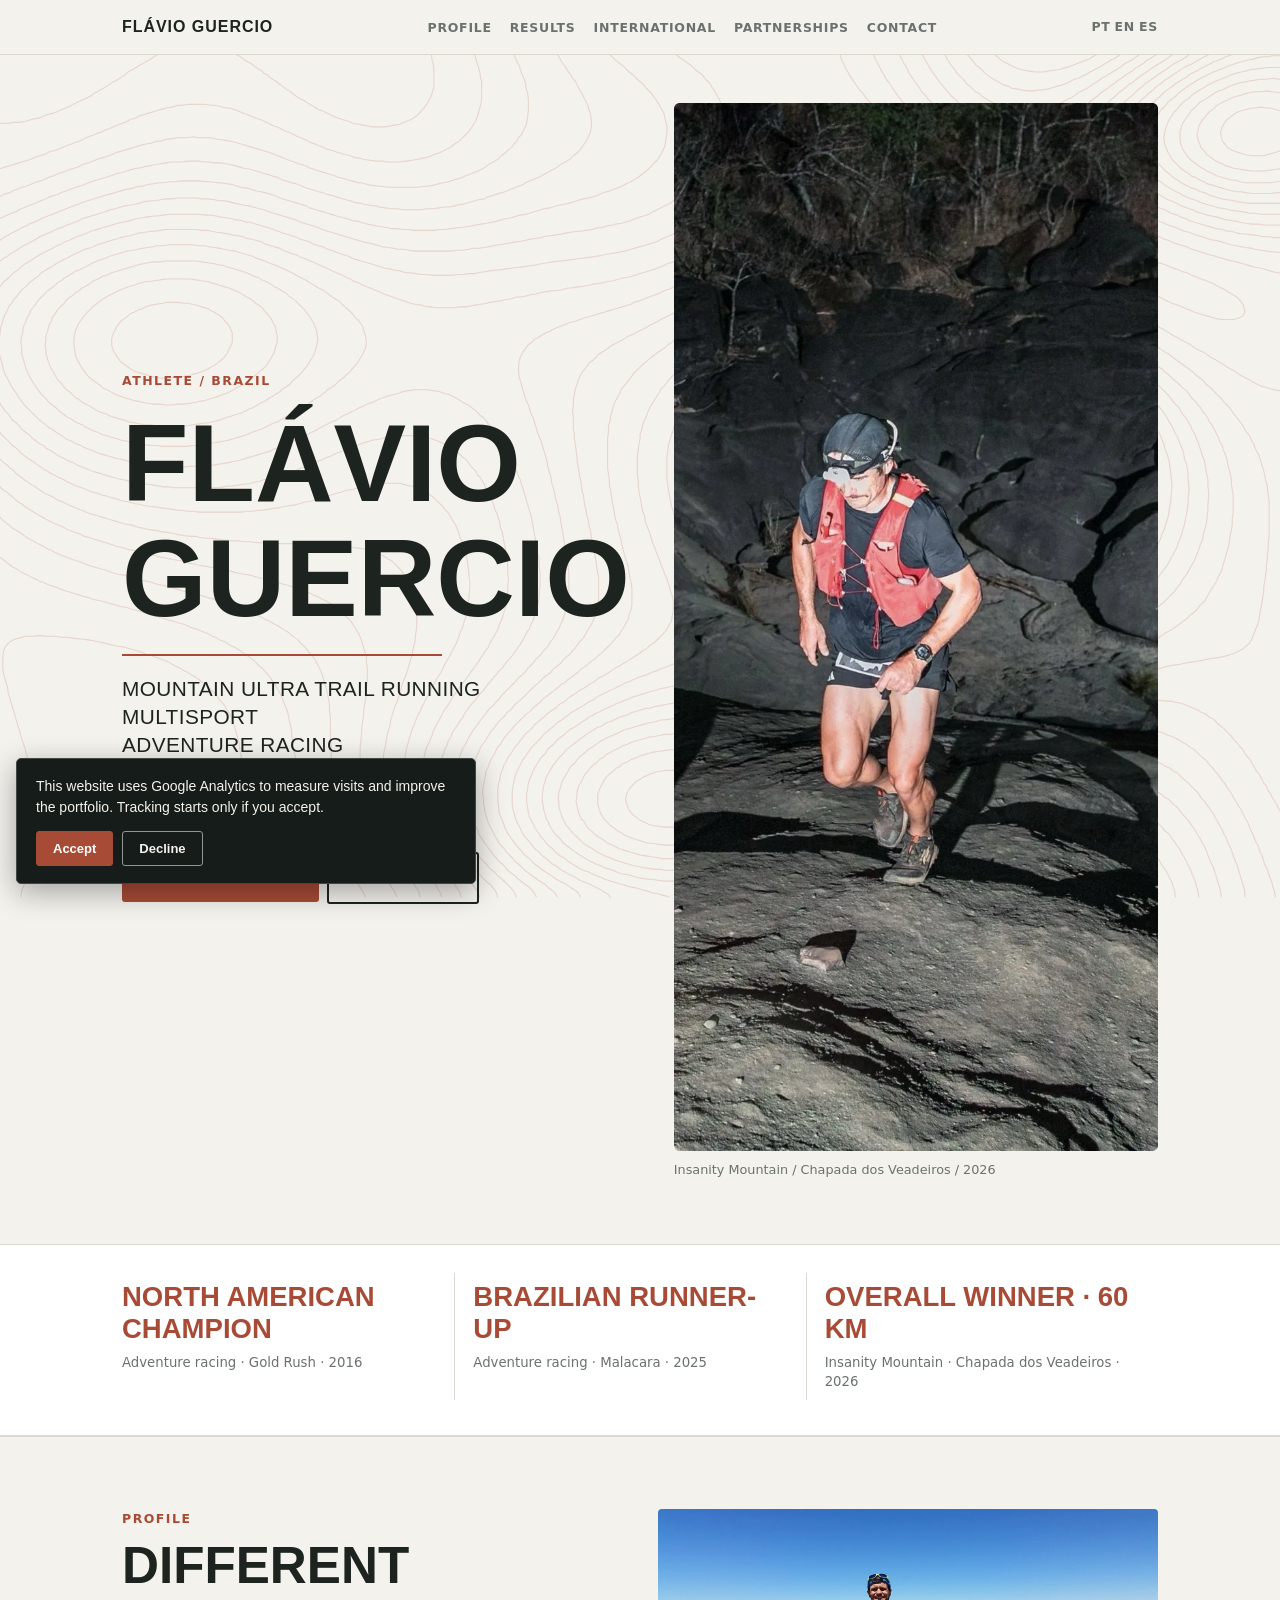
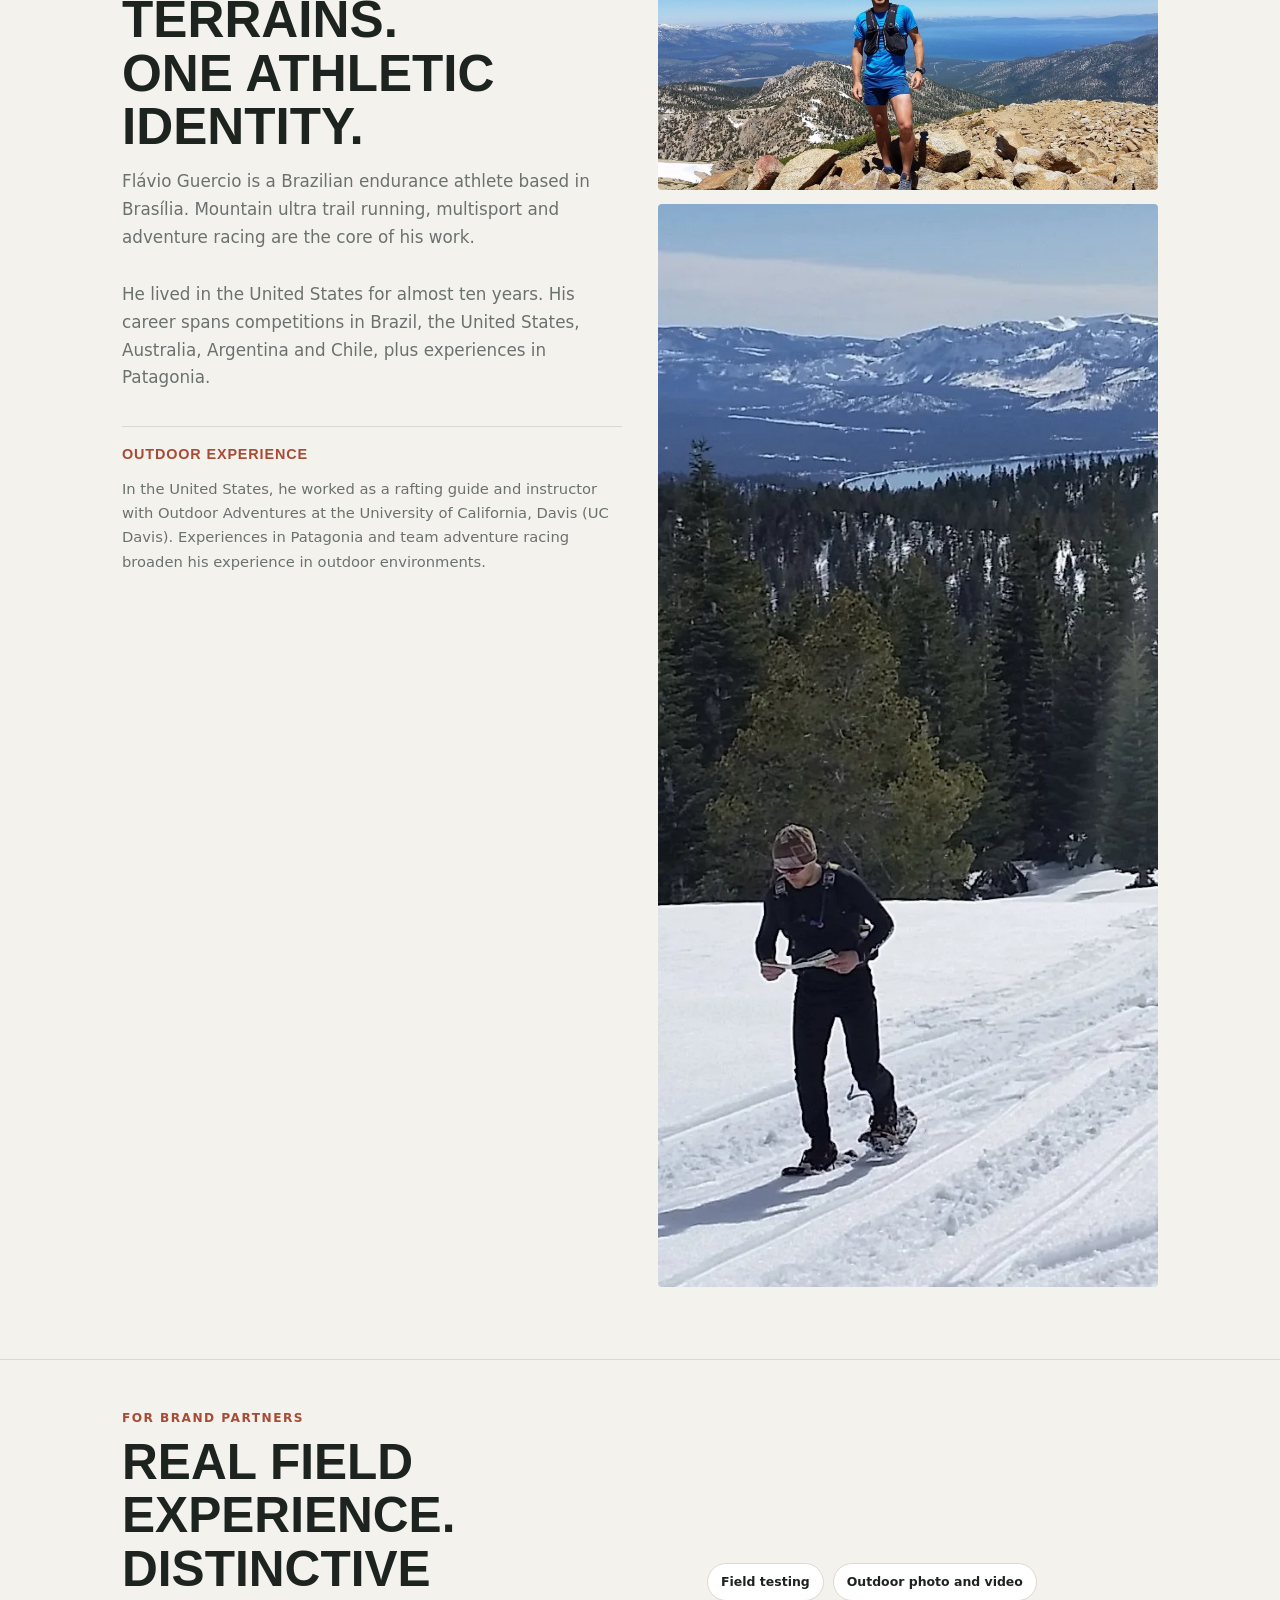
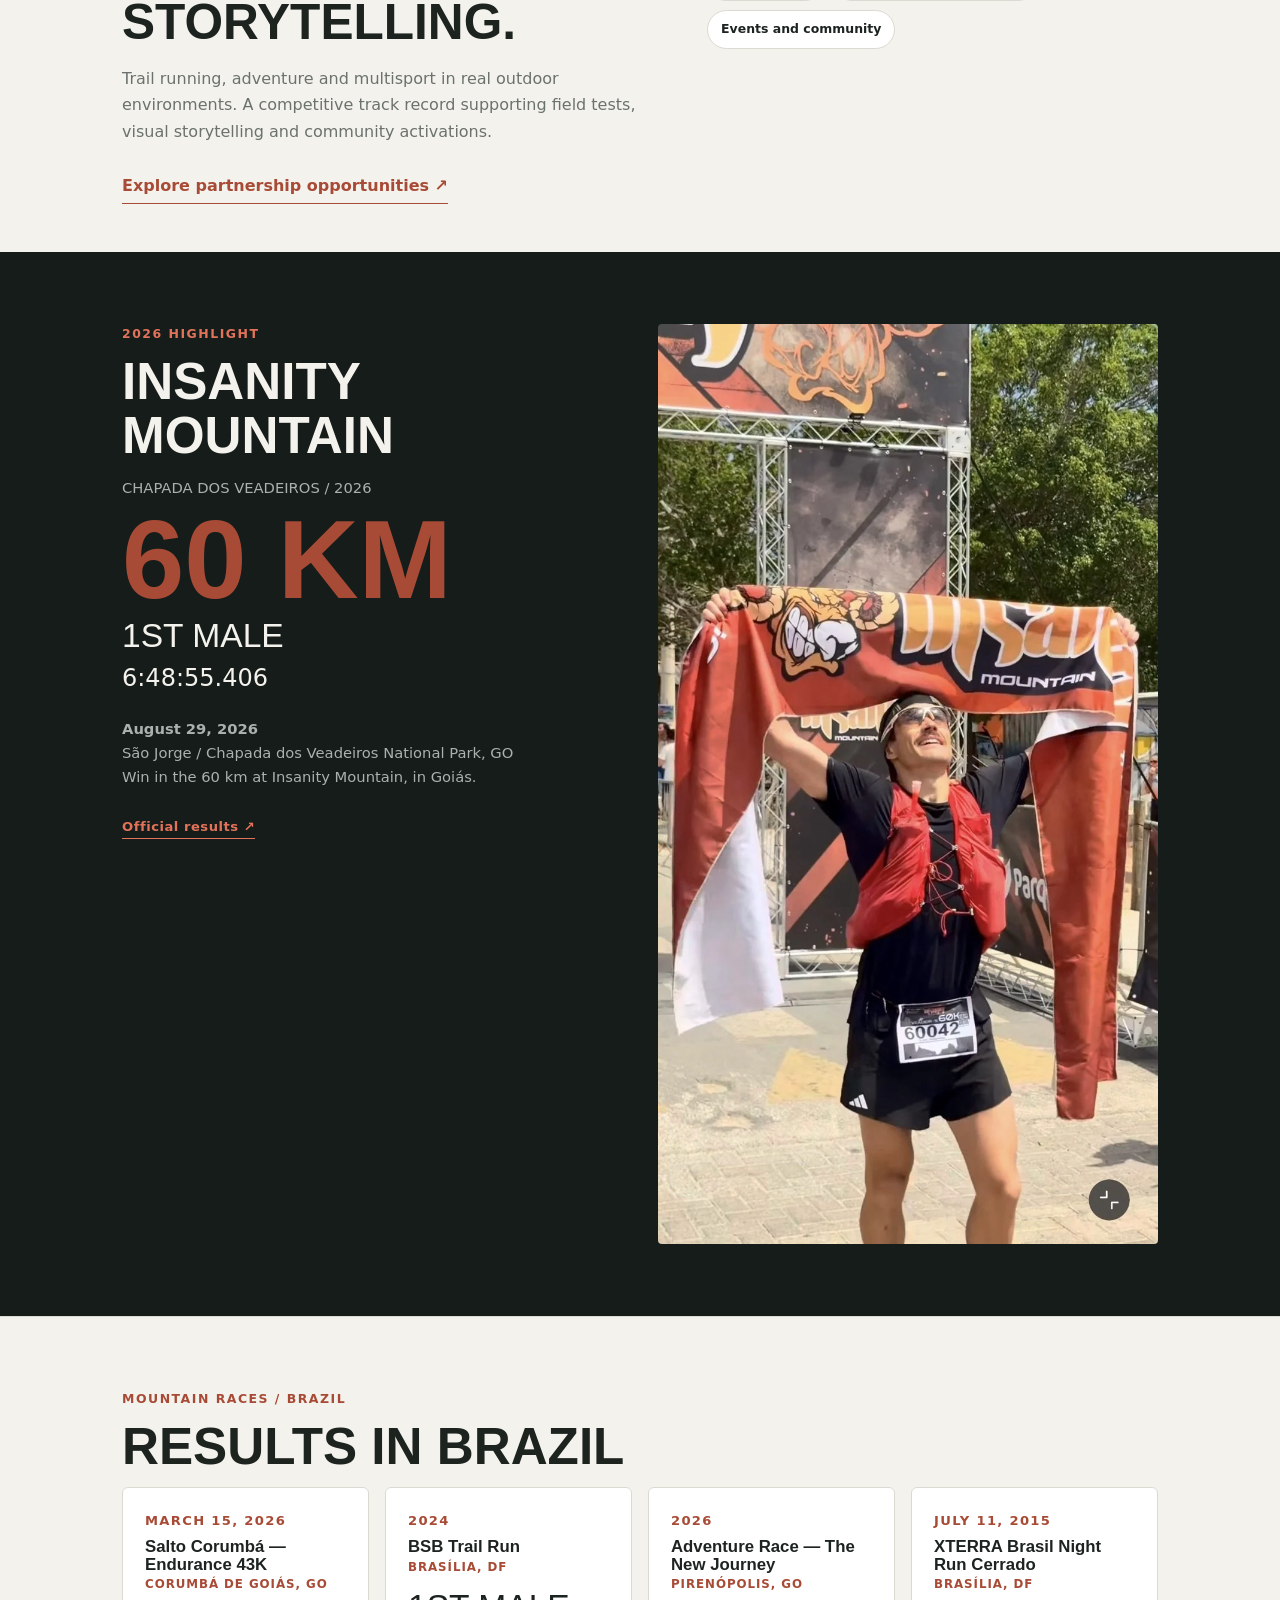
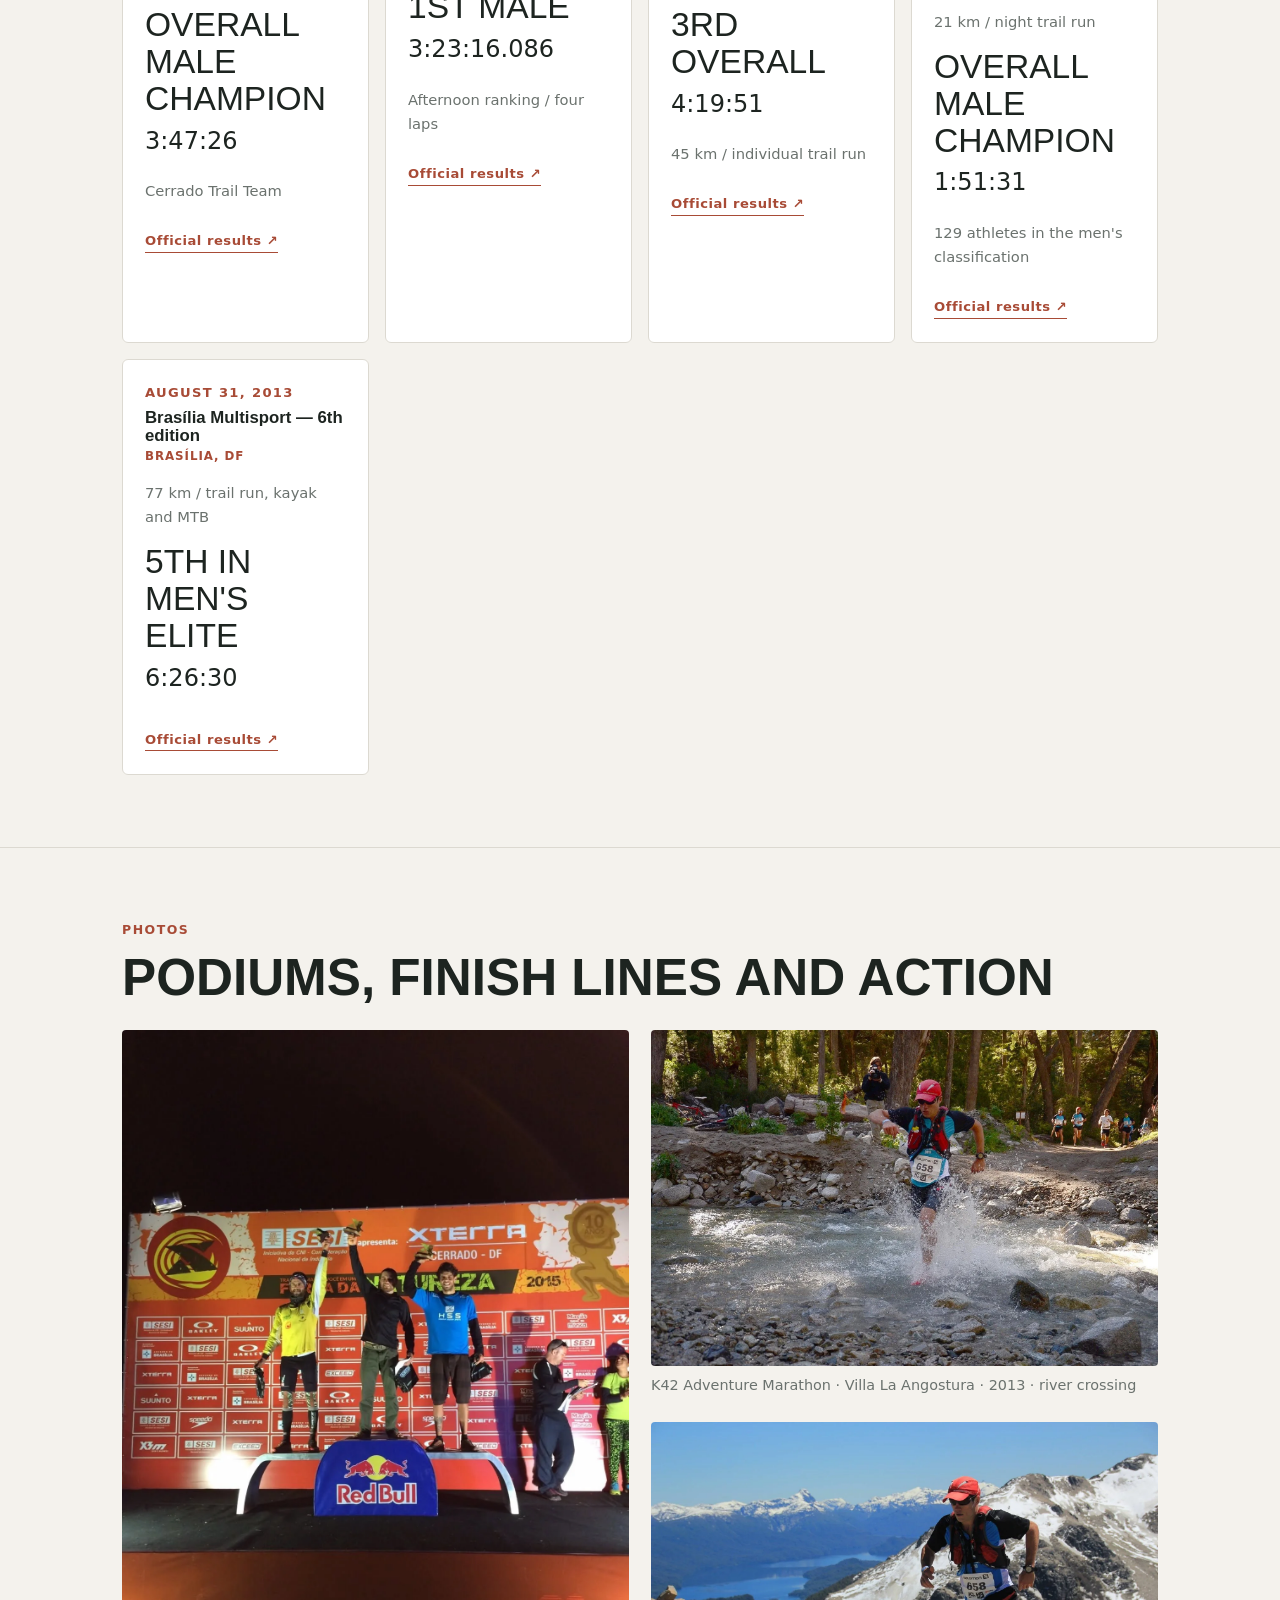
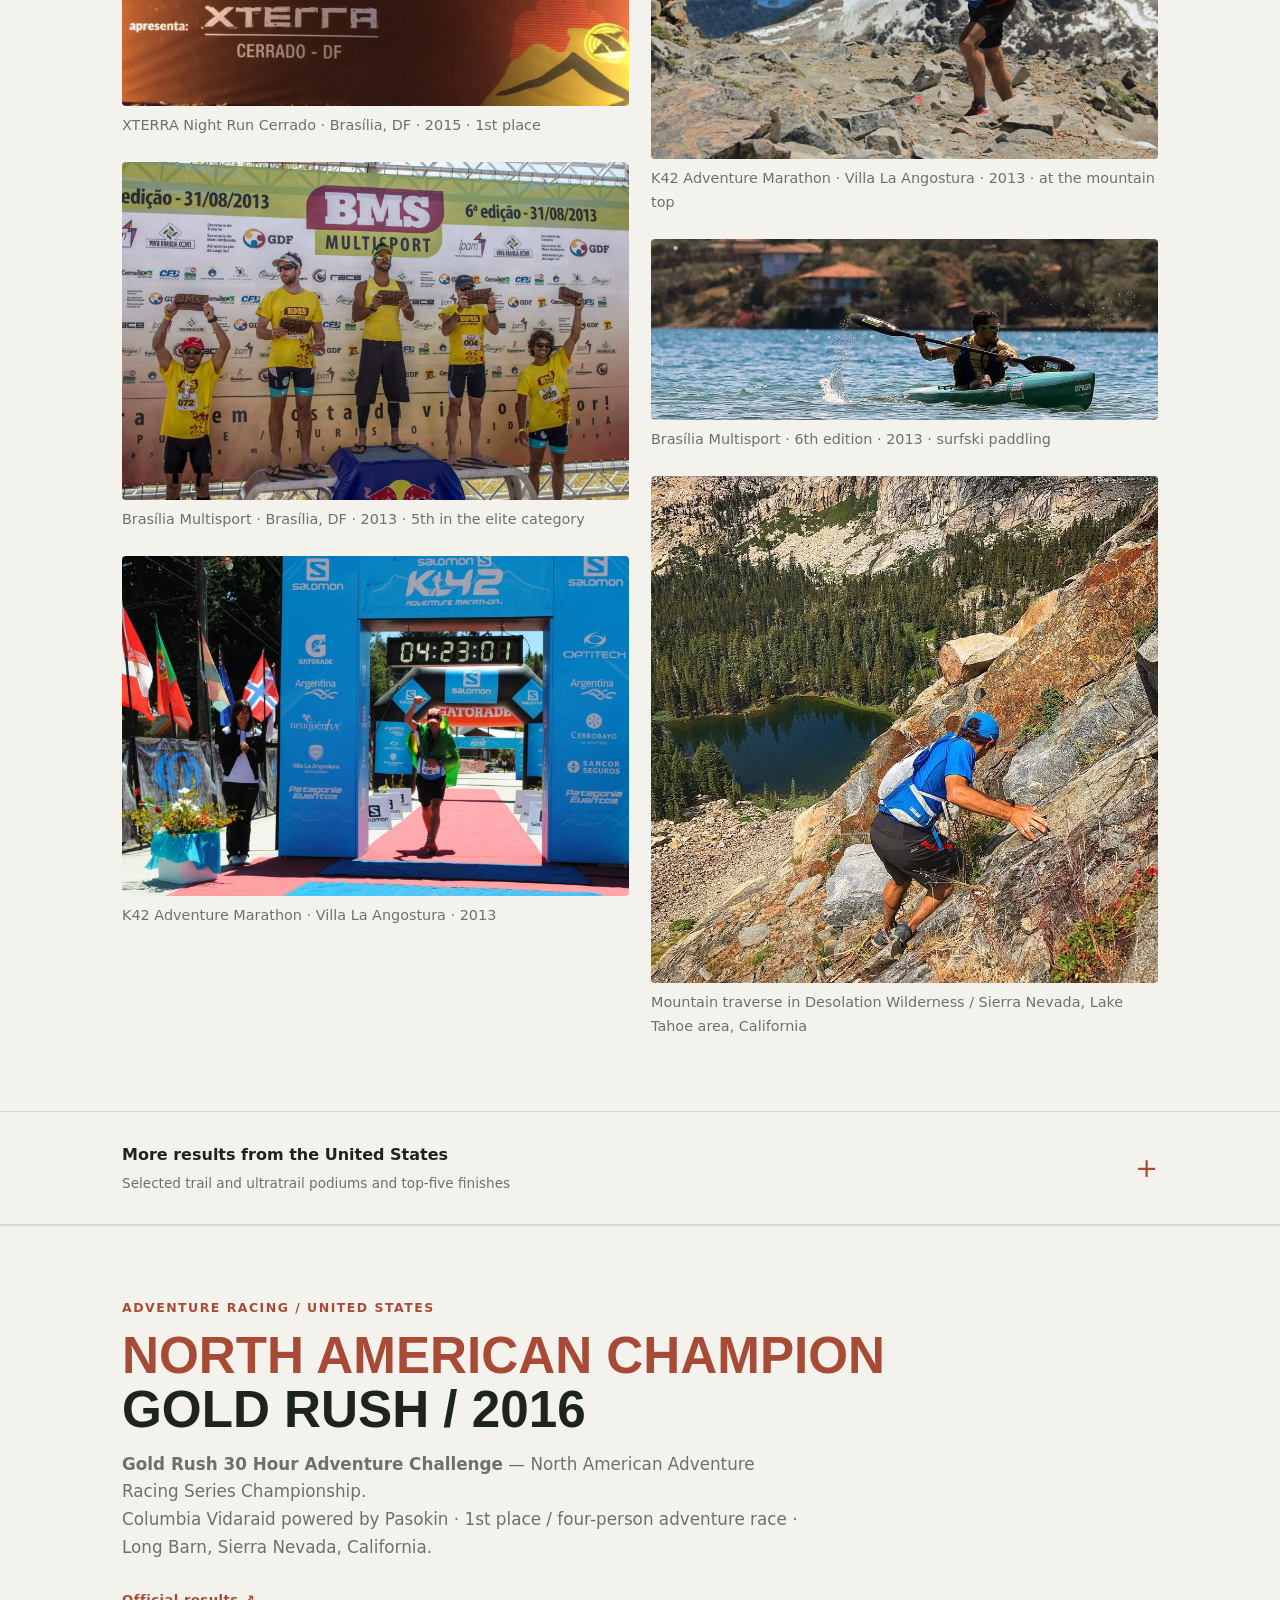
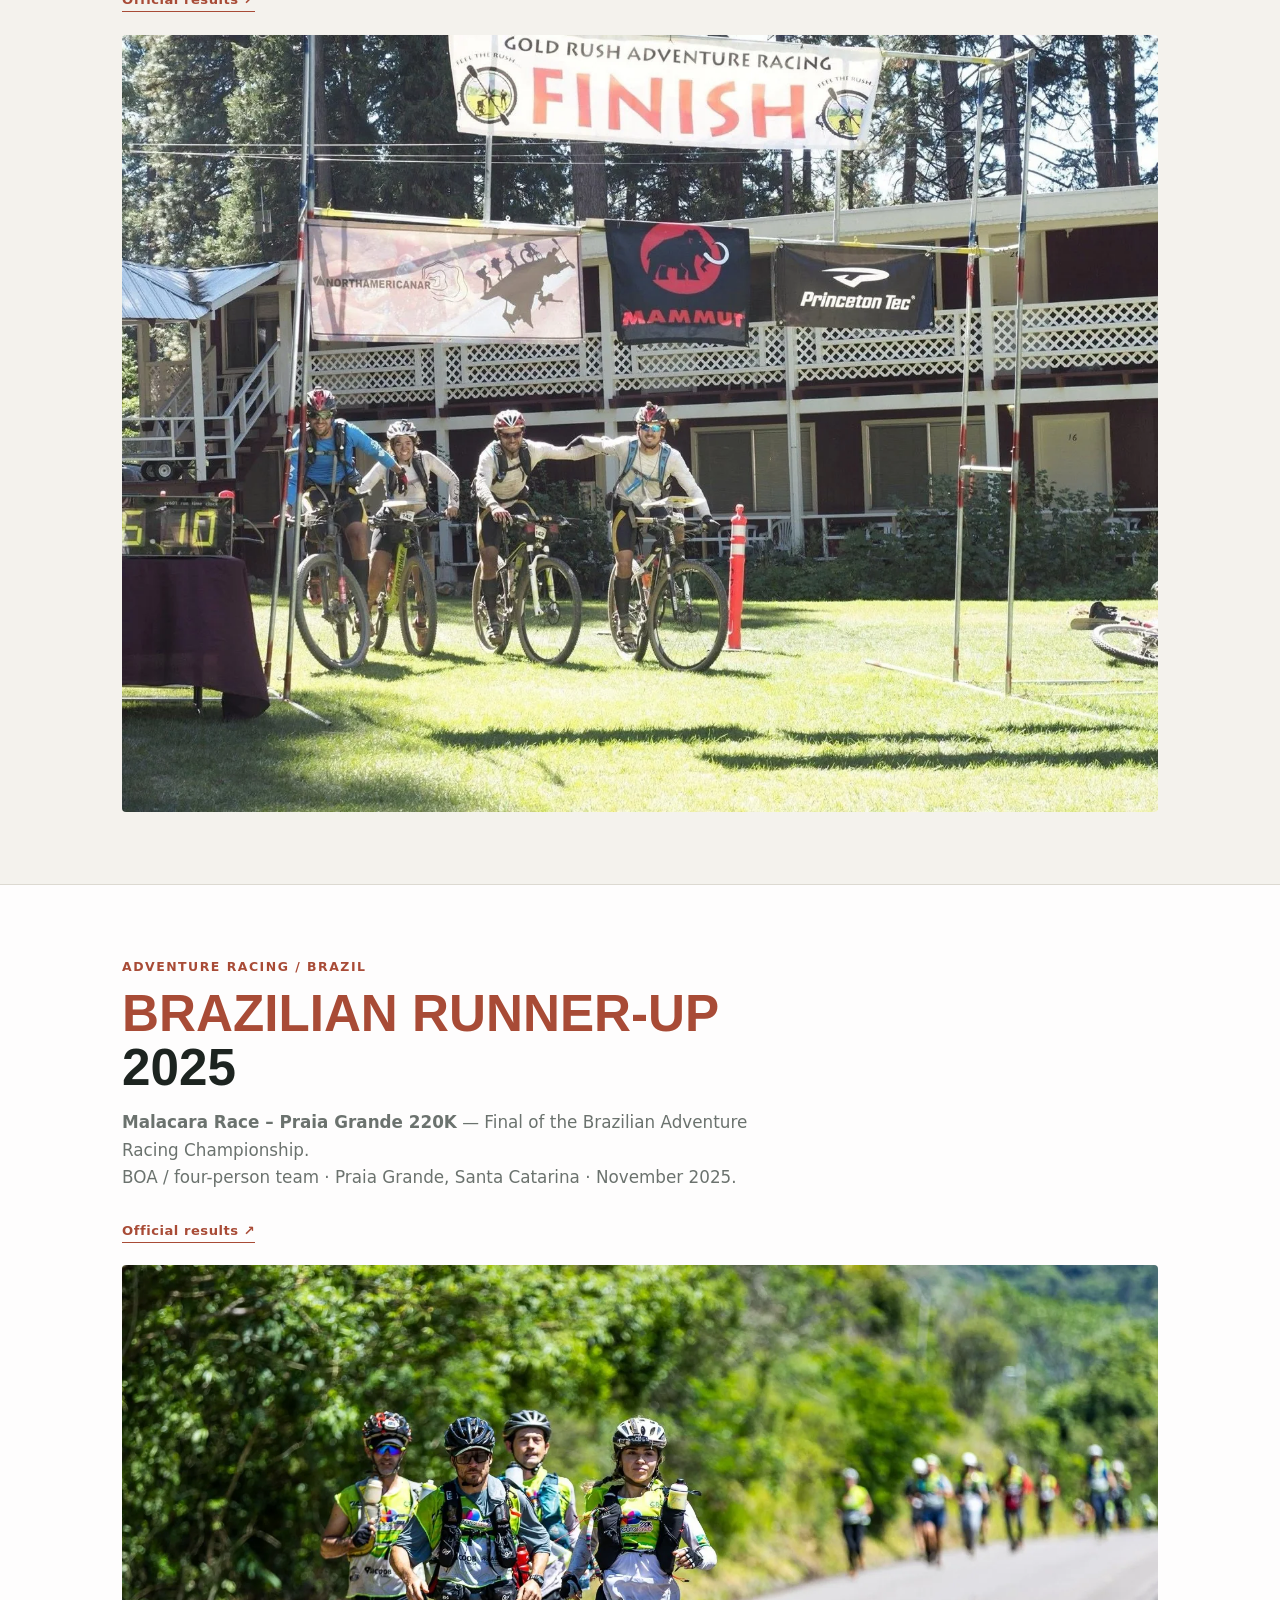
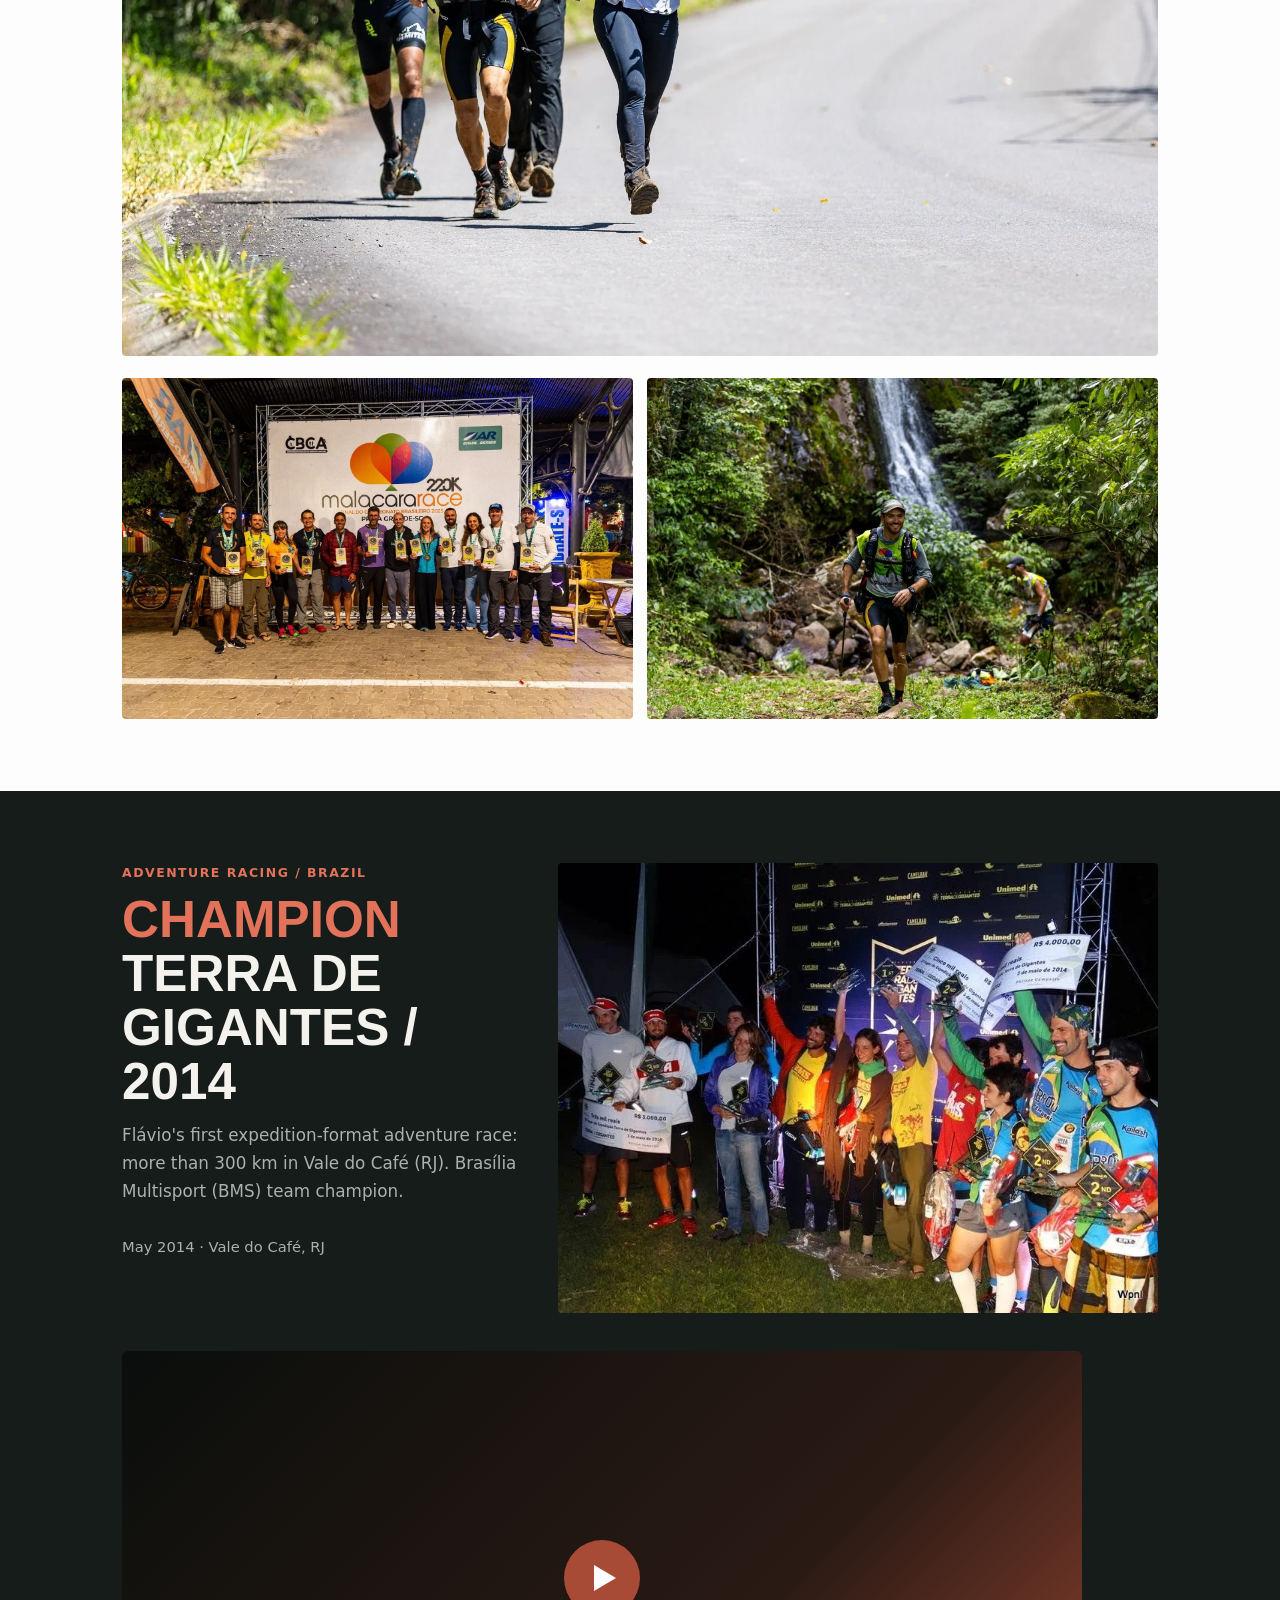
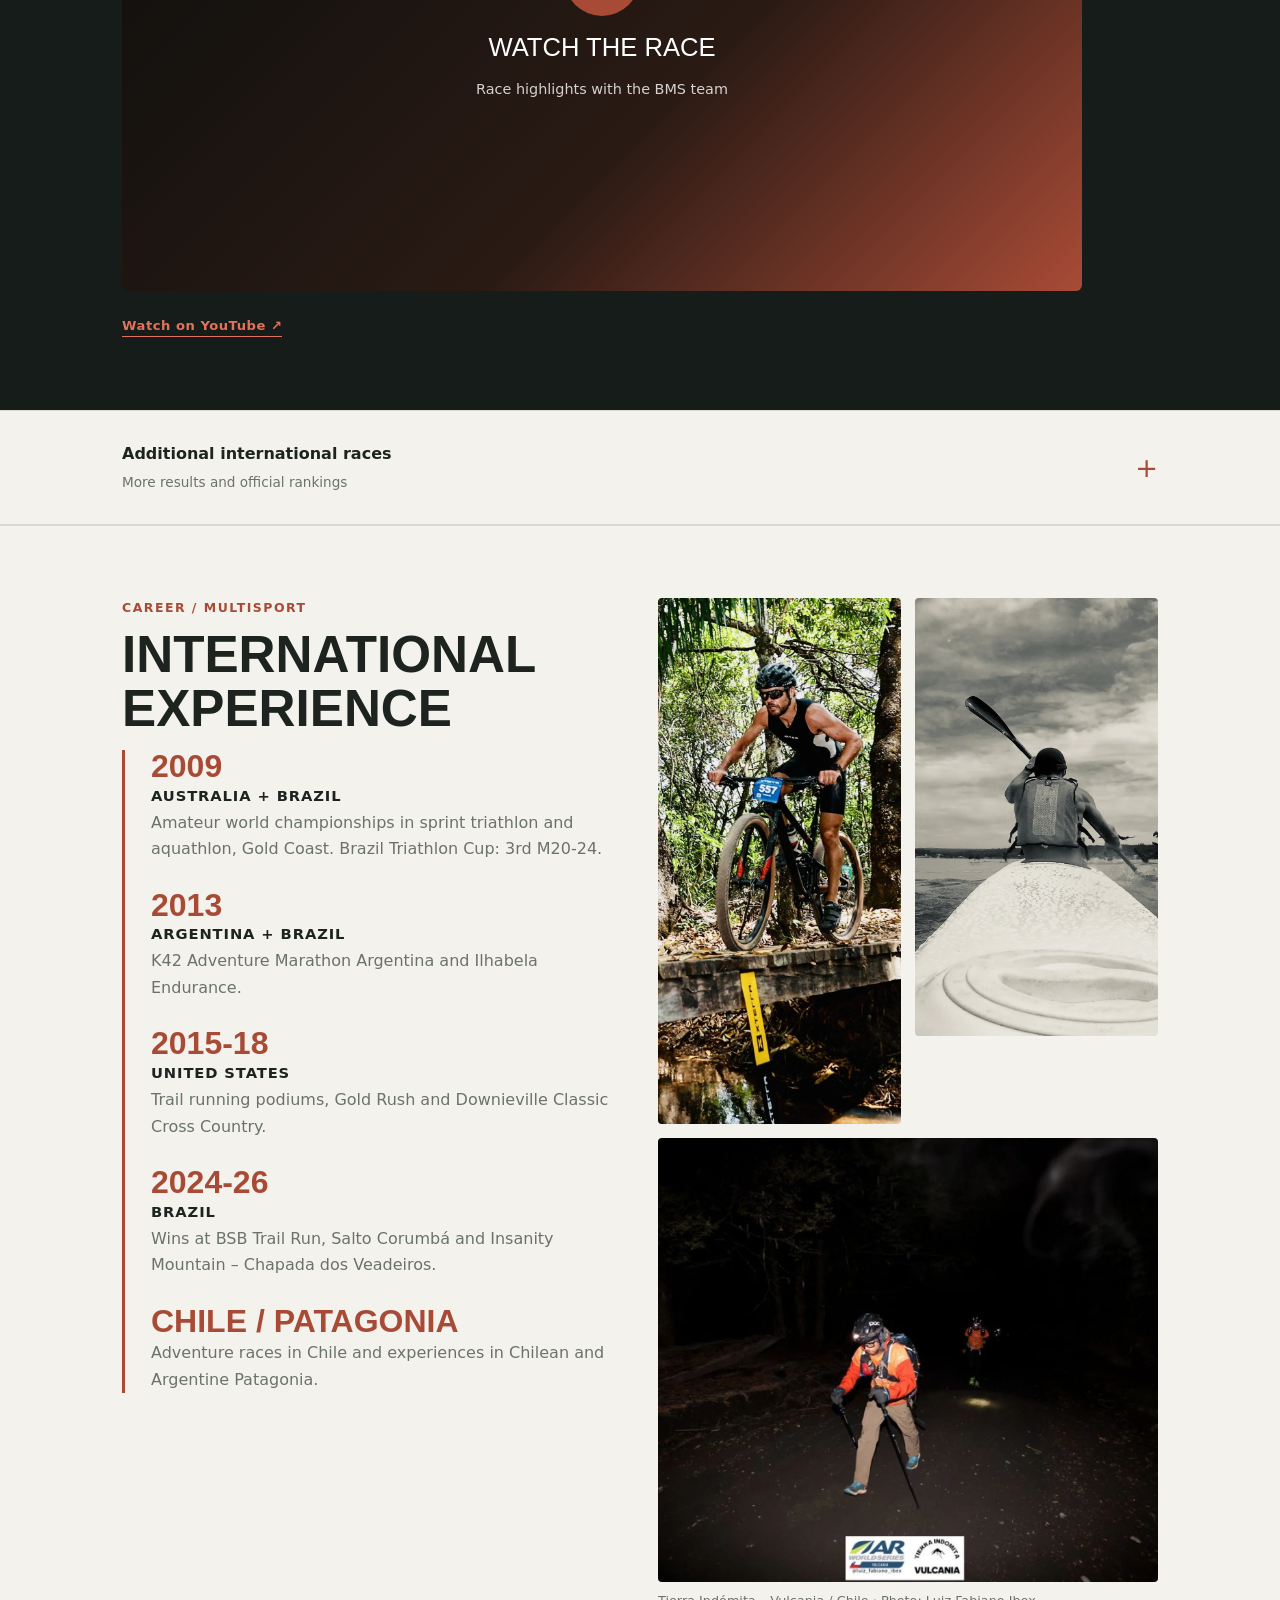
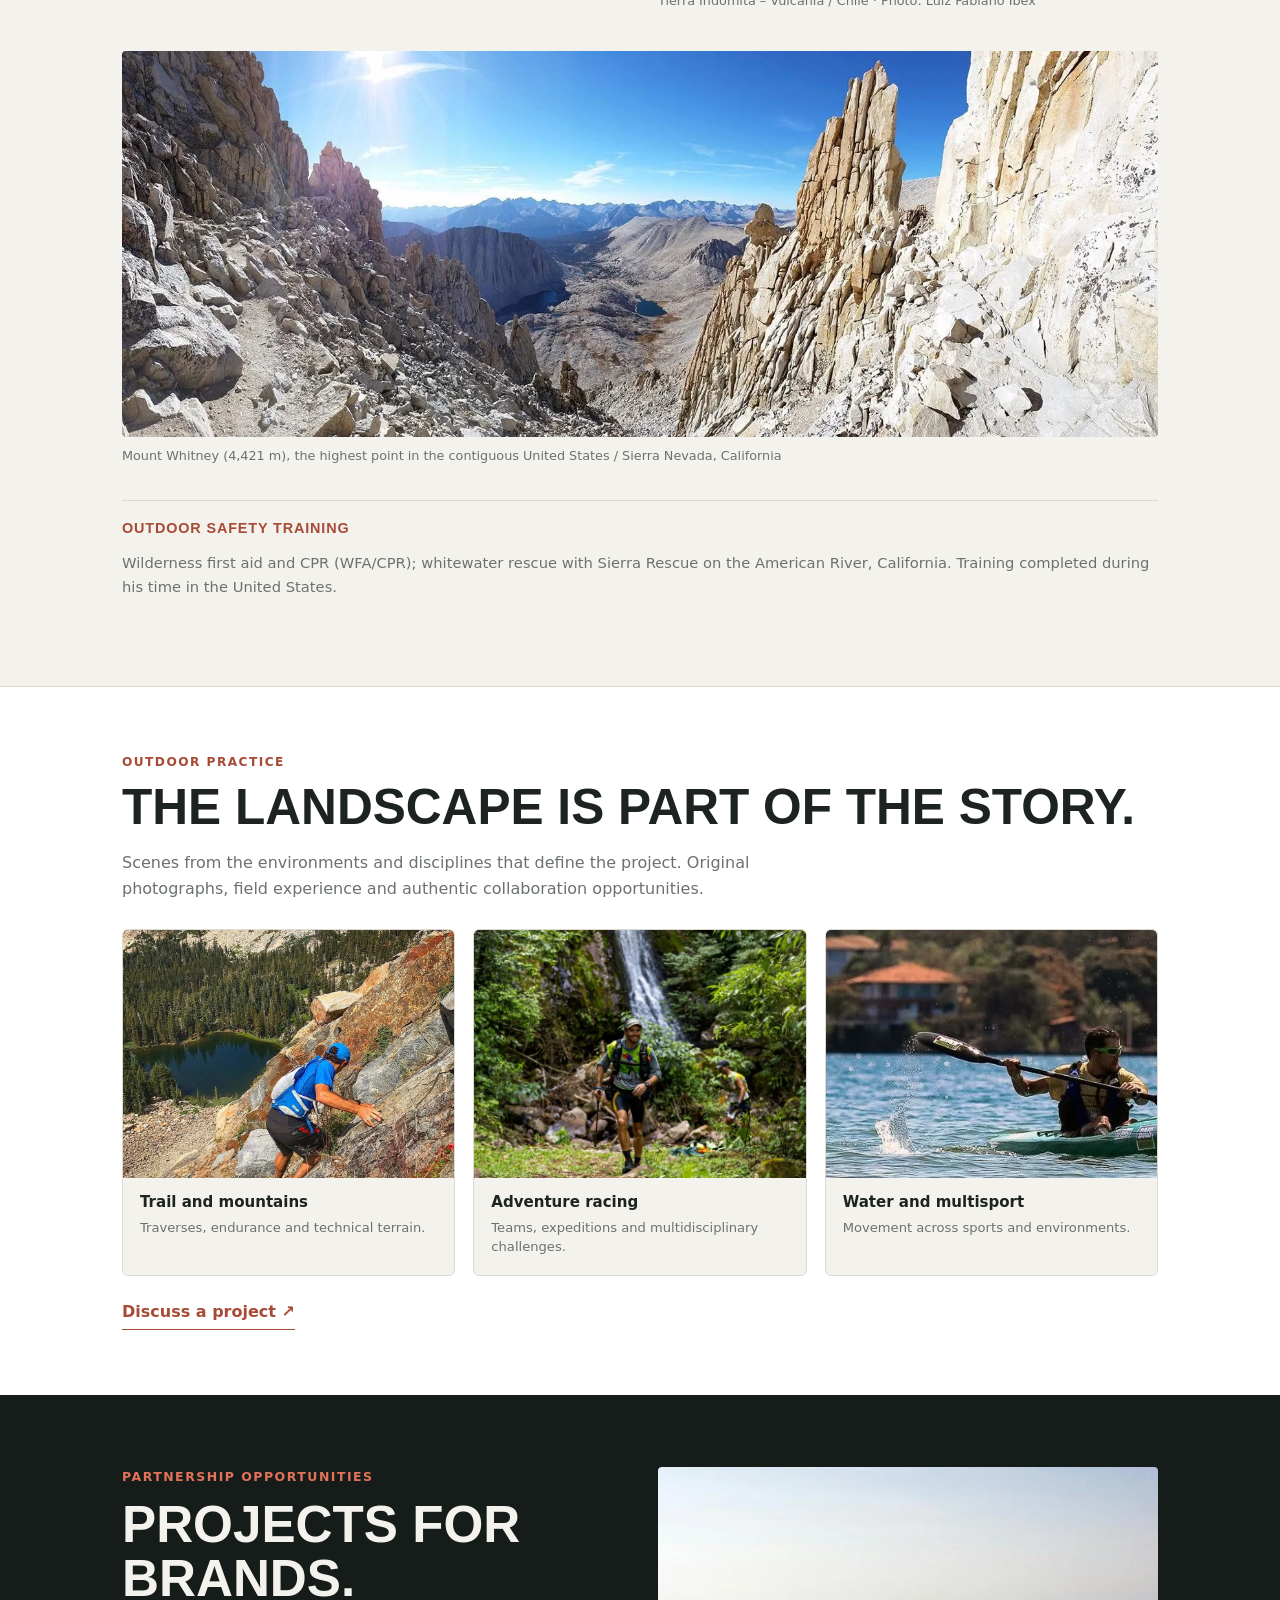
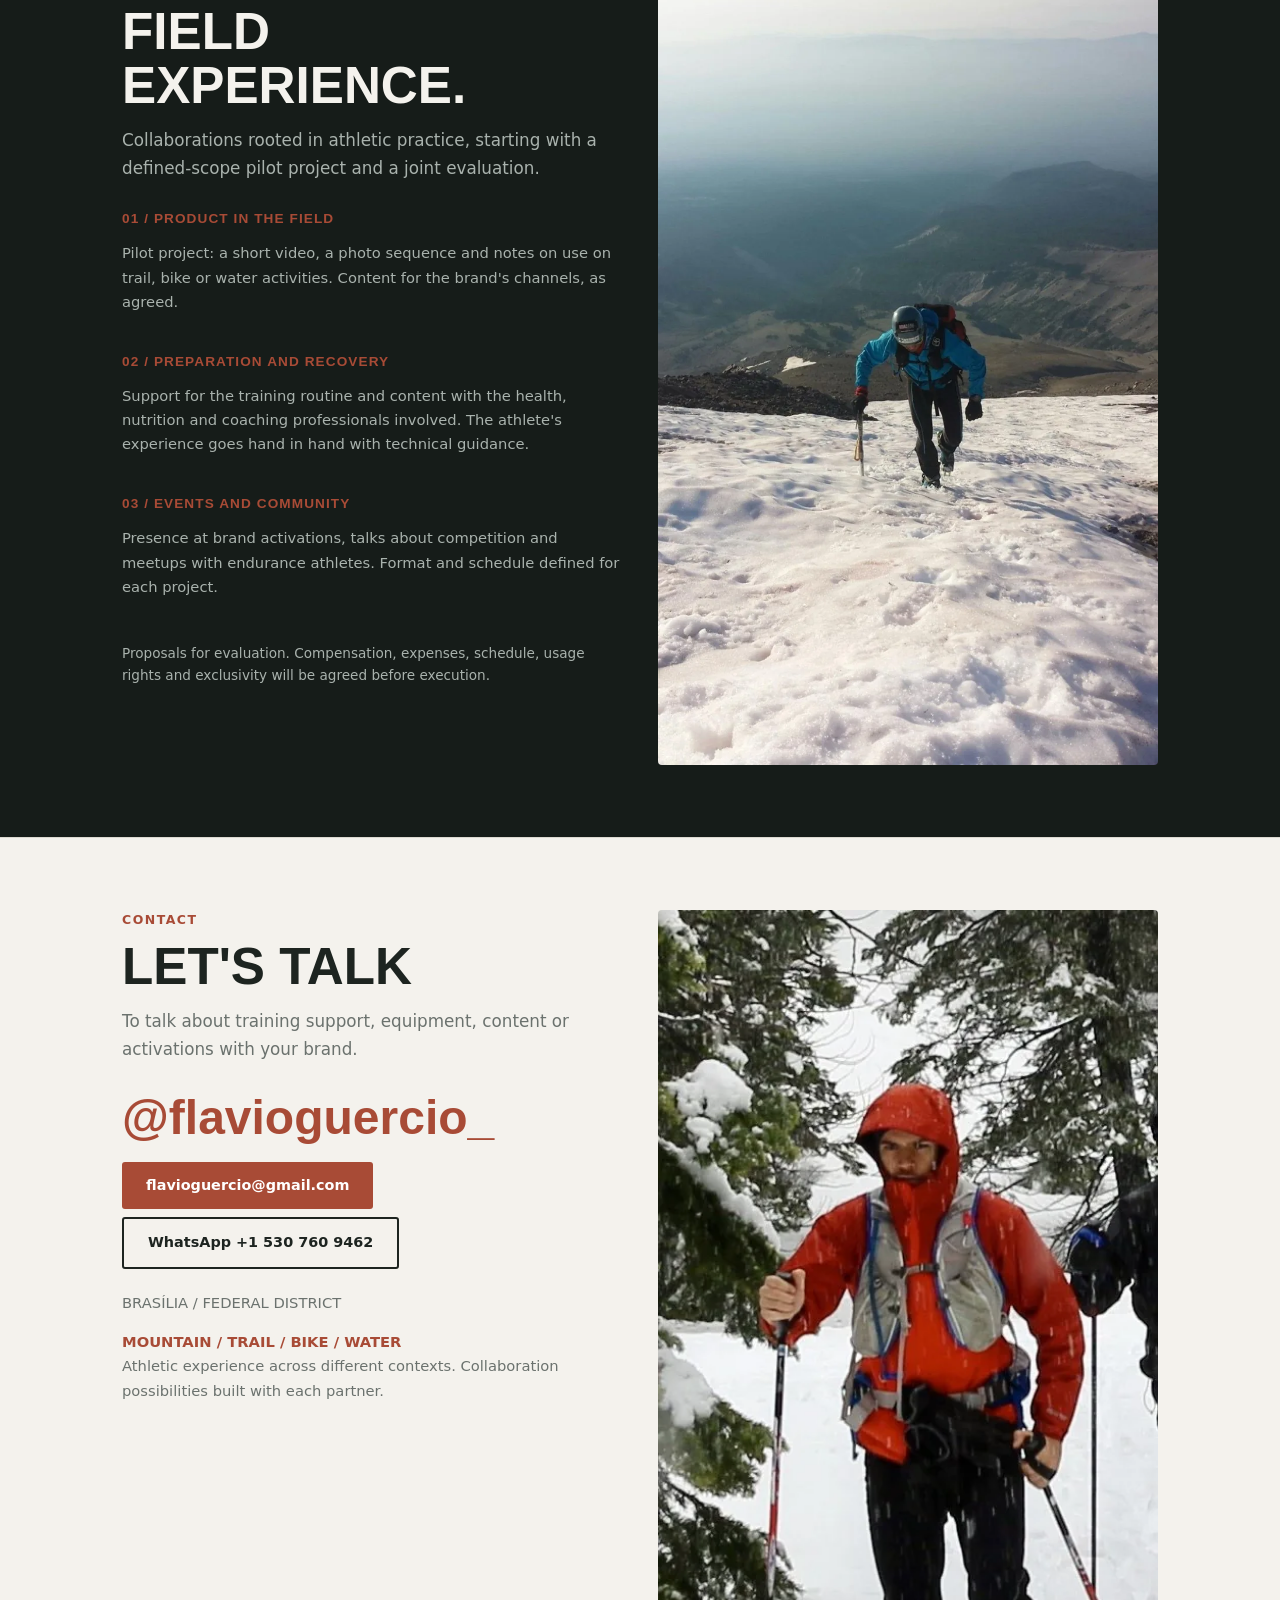
==== en/index.html @ 0fb32c34 "Add files via upload" ====
<!DOCTYPE html>

<html lang="en"><head>
<meta charset="utf-8"/>
<meta content="width=device-width, initial-scale=1, viewport-fit=cover" name="viewport"/>
<title>Flávio Guercio — Endurance Athlete | Trail &amp; Adventure Racing</title>
<style>
:root{--bg:#f4f2ed;--surface:#ffffff;--ink:#1d2420;--muted:#6b726e;--line:#dcd9d1;--accent:#a84b36;--dark:#161c19;--dark-ink:#f4f2ed;color-scheme:light;
box-sizing:border-box;padding-top:env(safe-area-inset-top,0px);padding-bottom:env(safe-area-inset-bottom,0px)}
@media (prefers-color-scheme:dark){:root:not([data-theme="light"]){--bg:#101512;--surface:#18201c;--ink:#f1eee8;--muted:#9aa39e;--line:#2a332e;--accent:#e2735a;--dark:#0a0e0c;--dark-ink:#f1eee8;color-scheme:dark}}
:root[data-theme="dark"]{--bg:#101512;--surface:#18201c;--ink:#f1eee8;--muted:#9aa39e;--line:#2a332e;--accent:#e2735a;--dark:#0a0e0c;--dark-ink:#f1eee8;color-scheme:dark}
html{scroll-behavior:smooth;scroll-padding-top:calc(env(safe-area-inset-top,0px) + 60px)}
*{box-sizing:border-box}
body{margin:0;background:var(--bg);color:var(--ink);font-family:Inter,system-ui,-apple-system,"Segoe UI",sans-serif;line-height:1.65}
body::before{content:"";position:fixed;inset:0 0 auto;height:env(safe-area-inset-top,0px);background:var(--bg);z-index:30}
h1,h2,h3,.big{font-family:Oswald,"Arial Narrow",Impact,sans-serif;text-transform:uppercase;line-height:1.05;margin:0;font-weight:600}
img{max-width:100%;height:auto;display:block;border-radius:4px}
a{color:inherit}
.wrap{max-width:1080px;margin:0 auto;padding:0 22px}
nav{position:sticky;top:env(safe-area-inset-top,0px);z-index:20;background:var(--bg);border-bottom:1px solid var(--line)}
nav .wrap{display:flex;justify-content:space-between;align-items:center;height:54px;gap:16px}
nav b{font-family:Oswald,sans-serif;letter-spacing:.06em;white-space:nowrap}
.lang{display:flex;gap:4px}.lang button{font:700 .72rem Inter,sans-serif;letter-spacing:.06em;background:transparent;color:var(--muted);border:1px solid var(--line);border-radius:3px;padding:5px 8px;cursor:pointer}.lang button.on{background:var(--accent);border-color:var(--accent);color:#fff}
nav ul{display:flex;gap:18px;list-style:none;margin:0;padding:0;overflow-x:auto}
nav a{text-decoration:none;font-size:.78rem;font-weight:600;letter-spacing:.06em;text-transform:uppercase;color:var(--muted);white-space:nowrap}
nav a:hover{color:var(--accent)}
.eyebrow{color:var(--accent);font-weight:700;font-size:.78rem;letter-spacing:.12em;text-transform:uppercase}
.hero{padding:48px 0 64px}
.hero .wrap{display:grid;grid-template-columns:1fr 1.05fr;gap:44px;align-items:center}
.hero img{width:100%}
.hero h1{font-size:clamp(3.6rem,10vw,6.8rem);margin:16px 0 18px}
.rule{width:100%;max-width:320px;height:2px;background:var(--accent);margin:0 0 22px}
.hero h3{font-size:1.3rem;font-weight:500;font-family:Inter,sans-serif;letter-spacing:.02em;margin-bottom:6px}
.hero p{color:var(--muted);margin:18px 0 26px}
.btn{display:inline-block;background:var(--accent);color:#fff;padding:12px 24px;border-radius:3px;font-weight:700;text-decoration:none;font-size:.9rem;margin:0 8px 8px 0}
.btn.o{background:transparent;color:var(--ink);border:2px solid var(--ink)}
.cap{color:var(--muted);font-size:.8rem;margin-top:8px}
section{padding:72px 0;border-top:1px solid var(--line)}
section h2{font-size:clamp(2rem,5vw,3.2rem);margin:10px 0 14px}
.lead{max-width:680px;color:var(--muted);font-size:1.05rem;margin:0 0 30px}
.two{display:grid;grid-template-columns:1fr 1fr;gap:36px;align-items:start}
.imgs{display:grid;gap:14px}
.big{font-size:clamp(4rem,12vw,7rem);color:var(--accent)}
.res{font-family:Oswald,sans-serif;font-size:2.1rem;text-transform:uppercase;line-height:1.1}
.time{font-size:1.5rem;font-weight:500;margin:4px 0 18px}
.meta{color:var(--muted);font-size:.92rem}
.grid{display:grid;grid-template-columns:repeat(auto-fit,minmax(240px,1fr));gap:16px}
.card{background:var(--surface);border:1px solid var(--line);border-radius:6px;padding:22px}
.card .yr{color:var(--accent);font-weight:700;font-size:.82rem;letter-spacing:.1em}
.card h3{font-family:Inter,sans-serif;text-transform:none;font-size:1.05rem;font-weight:700;margin:6px 0 2px}
.card .res{margin-top:12px}
.dark{background:var(--dark);color:var(--dark-ink);border:0}
.dark .lead,.dark .meta{color:#a9b2ad}
.dark .eyebrow{color:#e2735a}
.tl{border-left:3px solid var(--accent);padding-left:26px;display:grid;gap:26px}
.tl h3{font-size:2rem;color:var(--accent)}
.tl b{display:block;font-size:.92rem;letter-spacing:.06em}
.tl p{margin:2px 0 0;color:var(--muted)}
.row{display:grid;grid-template-columns:repeat(auto-fit,minmax(200px,1fr));gap:14px;margin-top:22px}
.row{align-items:start}.row img{width:100%}
.note{border-top:1px solid var(--line);margin-top:34px;padding-top:20px}
.note h3{font-family:Inter,sans-serif;font-size:.9rem;color:var(--accent);letter-spacing:.06em;margin-bottom:6px}
.num{display:grid;grid-template-columns:repeat(auto-fit,minmax(220px,1fr));gap:26px;margin:28px 0}
.num h3{font-family:Inter,sans-serif;font-size:.85rem;letter-spacing:.08em;color:var(--accent);margin-bottom:6px}
.topo{position:fixed;inset:0;width:100%;height:100%;z-index:-1;pointer-events:none;color:var(--accent);opacity:.17}
.rl{display:inline-block;margin-top:12px;font-size:.82rem;font-weight:700;color:var(--accent);text-decoration:none;letter-spacing:.04em;border-bottom:1px solid currentColor}.dark .rl{color:#e2735a}
.also{border-top:1px solid var(--line)}.also .r{display:grid;grid-template-columns:90px 1.6fr 1.2fr auto;gap:18px;align-items:center;padding:20px 0;border-bottom:1px solid var(--line)}.also .yr{color:var(--accent);font-weight:700;letter-spacing:.1em;font-size:.85rem}.also h3{font-family:Inter,sans-serif;text-transform:none;font-size:1.05rem;font-weight:700;margin:0 0 2px}.also .res2{font-family:Oswald,sans-serif;font-size:1.5rem;text-transform:uppercase;line-height:1.1}.also .rl{margin:0}@media (max-width:760px){.also .r{grid-template-columns:1fr;gap:6px}}
.card .loc{font-size:.74rem;font-weight:700;letter-spacing:.08em;text-transform:uppercase;color:var(--accent);margin:0 0 6px}
.gal{column-count:2;column-gap:22px}.gal figure{margin:0 0 24px;break-inside:avoid}.gal img{width:100%}.gal figcaption{font-size:.9rem;color:var(--muted);margin-top:8px}.zoom{cursor:zoom-in}.two.wide{grid-template-columns:1fr 1.5fr}#lb{position:fixed;inset:0;background:rgba(0,0,0,.93);display:none;align-items:center;justify-content:center;z-index:50;padding:16px;cursor:zoom-out}#lb.on{display:flex}#lb img{max-width:100%;max-height:100%;object-fit:contain}@media (max-width:760px){.gal{column-count:1}.two.wide{grid-template-columns:1fr}}
.vid{position:relative;aspect-ratio:16/9;border-radius:6px;overflow:hidden;background:linear-gradient(135deg,#0a0e0c,#2a1a14 60%,#a84b36);cursor:pointer;display:flex;align-items:center;justify-content:center;flex-direction:column;gap:10px;color:#fff;text-align:center;padding:20px;max-width:960px;margin:0 auto 0 0}.vid .pl{width:76px;height:76px;border-radius:50%;background:var(--accent);display:flex;align-items:center;justify-content:center}.vid .pl::after{content:"";border-left:22px solid #fff;border-top:13px solid transparent;border-bottom:13px solid transparent;margin-left:6px}.vid .vl{font-family:Oswald,sans-serif;font-size:1.6rem;text-transform:uppercase}.vid .vs{opacity:.8;font-size:.9rem}.vid.on{padding:0;display:block;cursor:default}.vid iframe{position:absolute;inset:0;width:100%;height:100%;border:0}
footer{padding:26px 0;color:var(--muted);font-size:.8rem;border-top:1px solid var(--line)}
footer .wrap{display:flex;justify-content:space-between;flex-wrap:wrap;gap:8px}
@media (max-width:760px){.hero .wrap,.two{grid-template-columns:1fr}}
</style><!-- Outdoor v2: SEO, social sharing, performance. Add before </head>. -->
<script type="text/javascript">/* Outdoor v2 enhancement for Guercio's existing GitHub Pages portfolio.
   No original images or athletic results are modified. No tracking until GA4 consent. */
(() => {
  'use strict';
  if (document.documentElement.dataset.outdoorV2 === '1') return;
  document.documentElement.dataset.outdoorV2 = '1';

  const COPY = {
    pt: {
      proofLabel: 'Resultados em destaque',
      proof: [
        ['Campeão norte-americano', 'Adventure racing · Gold Rush · 2016'],
        ['Vice-campeão brasileiro', 'Corrida de aventura · Malacara · 2025'],
        ['Campeão geral · 60 km', 'Insanity Mountain · Chapada dos Veadeiros · 2026']
      ],
      pitchEyebrow:'Valor para parceiros',
      pitchTitle:'Experiência real em campo. Conteúdo com identidade.',
      pitchText:'Trail running, aventura e multisport em ambientes reais. Uma trajetória competitiva que sustenta testes de produto, narrativa audiovisual e ações de comunidade.',
      pitchPills:['Testes em campo','Foto e vídeo outdoor','Eventos e comunidade'],
      pitchAction:'Conhecer possibilidades de parceria',
      usArchive:'Resultados adicionais nos Estados Unidos',
      usArchiveDescription:'Pódios e top 5 selecionados de trail running e ultratrail',
      otherArchive:'Outras competições internacionais',
      otherArchiveDescription:'Histórico complementar e classificações oficiais',
      showcaseEyebrow:'Atuação outdoor',
      showcaseTitle:'O território faz parte da história.',
      showcaseIntro:'Registros de ambientes e modalidades que definem o projeto. Fotografias originais, experiência de campo e repertório para colaborações autênticas.',
      showcase:[
        ['Trail e montanha','Travessias, resistência e leitura de terreno.'],
        ['Adventure racing','Equipes, expedições e desafios multidisciplinares.'],
        ['Água e multisport','Movimento em diferentes modalidades e ambientes.']
      ],
      showcaseAction:'Conversar sobre um projeto',
      privacy:'Política de privacidade',
      zoom:'Ampliar imagem'
    },
    en: {
      proofLabel:'Selected achievements',
      proof:[
        ['North American champion','Adventure racing · Gold Rush · 2016'],
        ['Brazilian runner-up','Adventure racing · Malacara · 2025'],
        ['Overall winner · 60 km','Insanity Mountain · Chapada dos Veadeiros · 2026']
      ],
      pitchEyebrow:'For brand partners',
      pitchTitle:'Real field experience. Distinctive storytelling.',
      pitchText:'Trail running, adventure and multisport in real outdoor environments. A competitive track record supporting field tests, visual storytelling and community activations.',
      pitchPills:['Field testing','Outdoor photo and video','Events and community'],
      pitchAction:'Explore partnership opportunities',
      usArchive:'More results from the United States',
      usArchiveDescription:'Selected trail and ultratrail podiums and top-five finishes',
      otherArchive:'Additional international races',
      otherArchiveDescription:'More results and official rankings',
      showcaseEyebrow:'Outdoor practice',
      showcaseTitle:'The landscape is part of the story.',
      showcaseIntro:'Scenes from the environments and disciplines that define the project. Original photographs, field experience and authentic collaboration opportunities.',
      showcase:[
        ['Trail and mountains','Traverses, endurance and technical terrain.'],
        ['Adventure racing','Teams, expeditions and multidisciplinary challenges.'],
        ['Water and multisport','Movement across sports and environments.']
      ],
      showcaseAction:'Discuss a project',
      privacy:'Privacy policy',
      zoom:'Enlarge image'
    },
    es: {
      proofLabel:'Logros destacados',
      proof:[
        ['Campeón norteamericano','Carreras de aventura · Gold Rush · 2016'],
        ['Subcampeón brasileño','Carreras de aventura · Malacara · 2025'],
        ['Ganador general · 60 km','Insanity Mountain · Chapada dos Veadeiros · 2026']
      ],
      pitchEyebrow:'Para marcas colaboradoras',
      pitchTitle:'Experiencia real en terreno. Contenido con identidad.',
      pitchText:'Trail running, aventura y multisport en entornos reales. Una trayectoria competitiva que respalda pruebas de producto, contenido audiovisual y actividades con la comunidad.',
      pitchPills:['Pruebas en terreno','Foto y vídeo outdoor','Eventos y comunidad'],
      pitchAction:'Explorar oportunidades de colaboración',
      usArchive:'Otros resultados en Estados Unidos',
      usArchiveDescription:'Podios y top 5 seleccionados de trail y ultratrail',
      otherArchive:'Otras competencias internacionales',
      otherArchiveDescription:'Trayectoria complementaria y clasificaciones oficiales',
      showcaseEyebrow:'Experiencia outdoor',
      showcaseTitle:'El territorio es parte de la historia.',
      showcaseIntro:'Imágenes de los entornos y disciplinas que definen este proyecto. Fotografías originales, experiencia en terreno y oportunidades de colaboración auténtica.',
      showcase:[
        ['Trail y montaña','Travesías, resistencia y terreno técnico.'],
        ['Carreras de aventura','Equipos, expediciones y desafíos multidisciplinarios.'],
        ['Agua y multisport','Movimiento entre deportes y entornos.']
      ],
      showcaseAction:'Hablemos de un proyecto',
      privacy:'Política de privacidad',
      zoom:'Ampliar imagen'
    }
  };

  const el = (tag, className, parent) => {
    const n = document.createElement(tag);
    if (className) n.className = className;
    if (parent) parent.appendChild(n);
    return n;
  };
  const t = (node, value) => { node.textContent = value; return node; };
  const currentLang = () => {
    const lang = (document.documentElement.lang || 'pt').slice(0, 2).toLowerCase();
    return COPY[lang] ? lang : 'pt';
  };
  const sections = Array.from(document.querySelectorAll('body > section'));
  const hero = document.querySelector('header.hero');
  const profile = document.querySelector('#perfil');
  const partnerships = document.querySelector('#parcerias');
  const contact = document.querySelector('#contato');

  let proof, pitch, showcase, archiveUSA, archiveOther, privacyLink;

  function makeProof() {
    if (!hero) return;
    proof = el('section','ov2-proof');
    proof.id = 'conquistas';
    const inner = el('div','ov2-inner',proof);
    const grid = el('div','ov2-proof-grid',inner);
    for (let i=0;i<3;i++) {
      const item=el('div','ov2-proof-item',grid);
      el('strong',null,item);
      el('span',null,item);
    }
    hero.insertAdjacentElement('afterend', proof);
  }
  function makePitch() {
    if (!profile) return;
    pitch = el('section','ov2-teaser');
    const inner=el('div','ov2-inner',pitch);
    const copy=el('div',null,inner);
    el('div','ov2-eyebrow',copy);
    el('h2',null,copy);
    el('p',null,copy);
    const link=el('a','ov2-action',copy);
    link.href='#parcerias';link.dataset.ov2Event='partnership_cta';
    el('div','ov2-pill-list',inner);
    profile.insertAdjacentElement('afterend',pitch);
  }
  function archiveSection(source, kind) {
    if (!source || source.tagName !== 'SECTION') return null;
    const wrapper=el('details','ov2-archive');
    const summary=el('summary',null,wrapper);
    const title=el('span',null,summary);
    el('strong','ov2-archive-title',title);
    el('span','ov2-archive-description',title);
    const content=el('div','ov2-archive-content',wrapper);
    source.parentNode.insertBefore(wrapper,source);
    content.appendChild(source);
    wrapper.dataset.ov2Event='archive_'+kind;
    wrapper.addEventListener('toggle',()=>{
      if (wrapper.open) analytics('portfolio_archive_open',{archive:kind});
    });
    return wrapper;
  }
  function makeShowcase() {
    if (!partnerships) return;
    showcase=el('section','ov2-showcase');
    showcase.id='portfolio-em-acao';
    const inner=el('div','ov2-inner',showcase);
    el('div','ov2-eyebrow',inner);
    el('h2',null,inner);
    el('p','ov2-intro',inner);
    const grid=el('div','ov2-showcase-grid',inner);
    const pictures=[
      {src:'images/trail.jpg',alt:'Travessia de montanha no Desolation Wilderness, Sierra Nevada'},
      {src:'images/boa2.jpg',alt:'Equipe de corrida de aventura em ação'},
      {src:'images/surfski.jpg',alt:'Flávio remando de surfski'}
    ];
    for(const pic of pictures){
      const card=el('figure','ov2-work-card',grid);
      const img=el('img',null,card);
      img.src=pic.src;img.alt=pic.alt;img.loading='lazy';img.decoding='async';
      const cap=el('figcaption',null,card);
      el('strong',null,cap);el('span',null,cap);
    }
    const action=el('a','ov2-action',inner);
    action.href='#contato';action.dataset.ov2Event='showcase_cta';
    partnerships.parentNode.insertBefore(showcase,partnerships);
  }
  function makePrivacyLink() {
    const footer=document.querySelector('footer .wrap') || document.querySelector('footer');
    if (!footer) return;
    privacyLink=el('a','ov2-privacy',footer);
    privacyLink.href='privacy.html';
  }
  function translate() {
    const d=COPY[currentLang()];
    if(proof){
      proof.setAttribute('aria-label',d.proofLabel);
      Array.from(proof.querySelectorAll('.ov2-proof-item')).forEach((item,i)=>{
        t(item.querySelector('strong'),d.proof[i][0]);
        t(item.querySelector('span'),d.proof[i][1]);
      });
    }
    if(pitch){
      t(pitch.querySelector('.ov2-eyebrow'),d.pitchEyebrow);
      t(pitch.querySelector('h2'),d.pitchTitle);
      t(pitch.querySelector('p'),d.pitchText);
      t(pitch.querySelector('a'),d.pitchAction+' ↗');
      const tags=pitch.querySelector('.ov2-pill-list');
      tags.replaceChildren();
      d.pitchPills.forEach(x=>t(el('span','ov2-pill',tags),x));
    }
    for(const [node,title,desc] of [
      [archiveUSA,d.usArchive,d.usArchiveDescription],
      [archiveOther,d.otherArchive,d.otherArchiveDescription]
    ]) {
      if (!node) continue;
      t(node.querySelector('.ov2-archive-title'),title);
      t(node.querySelector('.ov2-archive-description'),desc);
    }
    if(showcase){
      t(showcase.querySelector('.ov2-eyebrow'),d.showcaseEyebrow);
      t(showcase.querySelector('h2'),d.showcaseTitle);
      t(showcase.querySelector('.ov2-intro'),d.showcaseIntro);
      Array.from(showcase.querySelectorAll('figure')).forEach((f,i)=>{
        t(f.querySelector('strong'),d.showcase[i][0]);
        t(f.querySelector('span'),d.showcase[i][1]);
      });
      t(showcase.querySelector('a'),d.showcaseAction+' ↗');
    }
    if(privacyLink)privacyLink.textContent=d.privacy;
    document.querySelectorAll('img.zoom').forEach(img=>{
      img.setAttribute('aria-label',d.zoom+': '+(img.alt||''));
    });
  }
  function analytics(name,data) {
    // The existing consent script defines gtag only after opt-in.
    if (typeof window.gtag === 'function' && window['ga-disable-G-N1N9WRYGHK']!==true) {
      window.gtag('event',name,data||{});
    }
  }
  function improveAccessibilityAndLoading(){
    document.querySelectorAll('img').forEach(img=>{
      img.decoding='async';
      if(!img.closest('header.hero') && !img.hasAttribute('loading')) img.loading='lazy';
    });
    const heroImage=document.querySelector('header.hero img');
    if(heroImage){heroImage.loading='eager';heroImage.fetchPriority='high';}
    document.querySelectorAll('img.zoom').forEach(img=>{
      img.tabIndex=0;img.setAttribute('role','button');
      img.addEventListener('keydown',e=>{
        if(e.key==='Enter'||e.key===' '){e.preventDefault();img.click();}
      });
    });
  }
  function registerAnalyticsEvents(){
    document.addEventListener('click',event=>{
      const link=event.target.closest('a');
      if(!link)return;
      const href=link.getAttribute('href')||'';
      const method=href.startsWith('mailto:')?'email':href.includes('wa.me/')?'whatsapp':href.includes('instagram.com/')?'instagram':null;
      if(method && contact?.contains(link)) analytics('portfolio_contact_click',{contact_method:method});
      else if(link.classList.contains('rl')) analytics('portfolio_results_click',{link_destination:href});
      else if(link.dataset.ov2Event) analytics('portfolio_cta_click',{cta:link.dataset.ov2Event});
    });
  }

  makeProof();makePitch();
  // Index positions are from the audited original 12 direct-child sections.
  // Guard against future structural changes rather than wrapping the wrong section.
  if (sections.length===12){
    archiveUSA=archiveSection(sections[4],'us_results');
    archiveOther=archiveSection(sections[8],'other_international');
  }
  makeShowcase();makePrivacyLink();
  improveAccessibilityAndLoading();
  registerAnalyticsEvents();
  translate();
  document.querySelectorAll('.lang button').forEach(button=>{
    button.addEventListener('click',()=>Promise.resolve().then(translate));
  });
})();
</script><meta content="Brazilian mountain ultra trail and adventure racing athlete. Verified race results, international outdoor experience and brand partnerships." name="description"/><meta content="index,follow,max-image-preview:large" name="robots"/><meta content="#161c19" name="theme-color"/><meta content="profile" property="og:type"/><meta content="Flávio Guercio · Endurance" property="og:site_name"/><meta content="Flávio Guercio — Endurance Athlete | Trail &amp; Adventure Racing" property="og:title"/><meta content="Brazilian mountain ultra trail and adventure racing athlete. Verified race results, international outdoor experience and brand partnerships." property="og:description"/><meta content="https://guercio.github.io/flavioguercio/en/" property="og:url"/><meta content="https://guercio.github.io/flavioguercio/social-preview-en.jpg" property="og:image"/><meta content="1200" property="og:image:width"/><meta content="630" property="og:image:height"/><meta content="Flávio Guercio trail running at night in Chapada dos Veadeiros" property="og:image:alt"/><meta content="en_US" property="og:locale"/><meta content="summary_large_image" name="twitter:card"/><meta content="Flávio Guercio — Endurance Athlete | Trail &amp; Adventure Racing" name="twitter:title"/><meta content="Brazilian mountain ultra trail and adventure racing athlete. Verified race results, international outdoor experience and brand partnerships." name="twitter:description"/><meta content="https://guercio.github.io/flavioguercio/social-preview-en.jpg" name="twitter:image"/><link href="https://guercio.github.io/flavioguercio/en/" rel="canonical"/><link href="https://guercio.github.io/flavioguercio/" hreflang="pt-BR" rel="alternate"/><link href="https://guercio.github.io/flavioguercio/en/" hreflang="en" rel="alternate"/><link href="https://guercio.github.io/flavioguercio/es/" hreflang="es" rel="alternate"/><link href="https://guercio.github.io/flavioguercio/" hreflang="x-default" rel="alternate"/><link href="../favicon.svg" rel="icon" type="image/svg+xml"/><link href="../outdoor-v2.css" rel="stylesheet"/><script type="application/ld+json">{"@context":"https://schema.org","@type":"Person","name":"Flávio Guercio","url":"https://guercio.github.io/flavioguercio/","description":"Brazilian endurance athlete in mountain ultra trail running, multisport and adventure racing.","homeLocation":{"@type":"Place","name":"Brasília, Distrito Federal, Brazil"},"sameAs":["https://www.instagram.com/flavioguercio_/"],"knowsAbout":["Trail running","Adventure racing","Multisport","Outdoor endurance sports"]}</script></head>
<body>
<svg aria-hidden="true" class="topo" preserveaspectratio="xMidYMid slice" viewbox="0 0 1600 1000"><path d="M1366 997L1364 990L1363 987L1360 982L1357 978L1353 974L1350 970L1347 967L1343 965L1340 963L1336 960L1330 957L1327 956L1320 954L1314 953L1310 953L1303 953L1300 953L1293 955L1287 956L1283 958L1278 960L1273 962L1270 964L1266 967L1262 970L1258 973L1254 977L1251 980L1248 983L1246 987L1243 991L1242 997M1222 0L1223 7L1224 10L1227 16L1230 20L1233 23L1237 26L1240 28L1243 30L1250 33L1253 34L1260 35L1267 35L1273 34L1279 33L1283 32L1290 31L1293 29L1300 27L1303 25L1307 23L1313 20L1317 18L1320 16L1323 13L1327 10L1330 7L1333 0M1395 997L1394 990L1393 987L1391 980L1389 977L1387 972L1384 967L1381 963L1379 960L1377 956L1373 952L1370 948L1367 945L1363 942L1360 939L1357 937L1352 933L1347 930L1343 929L1338 927L1333 925L1327 924L1323 923L1317 922L1310 922L1303 923L1300 924L1293 925L1288 927L1283 928L1279 930L1273 933L1270 934L1266 937L1261 940L1257 943L1253 945L1250 948L1247 951L1243 954L1240 957L1237 961L1233 964L1230 968L1227 973L1224 977L1222 980L1220 983L1217 990L1216 993M1191 0L1192 7L1193 13L1194 17L1196 23L1198 27L1200 30L1203 35L1207 39L1210 42L1213 45L1217 48L1220 50L1226 53L1230 55L1236 57L1240 58L1247 59L1253 59L1260 59L1267 58L1273 57L1277 56L1283 54L1287 53L1293 50L1297 49L1302 47L1307 45L1310 43L1316 40L1320 38L1323 36L1327 33L1333 30L1337 27L1340 25L1343 22L1347 20L1351 17L1354 13L1358 10L1360 7L1363 0M1421 997L1420 991L1419 987L1417 980L1416 977L1413 970L1412 967L1410 963L1407 957L1405 953L1403 950L1400 944L1397 940L1395 937L1392 933L1390 930L1387 926L1383 923L1380 919L1377 916L1373 913L1369 910L1364 907L1360 905L1357 903L1350 900L1347 899L1340 897L1337 896L1330 895L1323 894L1317 894L1310 895L1303 896L1299 897L1293 898L1288 900L1283 902L1279 903L1273 906L1270 908L1266 910L1261 913L1257 916L1253 918L1250 921L1247 923L1243 927L1239 930L1235 933L1232 937L1228 940L1225 943L1222 947L1219 950L1217 953L1213 958L1210 962L1207 967L1205 970L1203 973L1200 979L1198 983L1196 987L1194 993M1166 0L1167 5L1167 10L1168 17L1170 23L1171 27L1173 32L1175 37L1177 40L1180 45L1183 49L1186 53L1190 57L1193 60L1197 63L1200 66L1203 68L1207 70L1213 73L1217 75L1222 77L1227 78L1233 79L1240 80L1247 80L1253 79L1260 78L1267 77L1270 76L1277 74L1280 73L1287 70L1290 69L1295 67L1300 65L1303 63L1309 60L1313 58L1317 56L1322 53L1327 50L1330 48L1333 46L1338 43L1343 40L1347 38L1350 36L1353 33L1358 30L1363 27L1367 24L1370 21L1373 18L1377 15L1380 12L1383 8L1386 3L1387 0M1446 997L1445 990L1443 983L1442 980L1440 973L1439 970L1437 963L1435 960L1433 955L1431 950L1430 947L1427 940L1425 937L1423 933L1420 928L1417 923L1415 920L1413 917L1410 913L1407 909L1403 905L1400 901L1397 897L1393 894L1390 891L1387 888L1383 886L1380 883L1375 880L1370 877L1367 876L1361 873L1357 872L1352 870L1347 869L1340 868L1333 867L1327 867L1320 867L1313 868L1307 869L1302 870L1297 872L1291 873L1287 875L1283 877L1277 879L1273 881L1269 883L1263 887L1260 889L1257 891L1253 893L1248 897L1244 900L1240 903L1237 906L1233 909L1230 912L1227 915L1223 919L1220 922L1217 926L1213 929L1210 933L1207 937L1205 940L1202 943L1200 947L1197 951L1193 956L1191 960L1189 963L1187 967L1183 973L1181 977L1180 980L1177 987L1176 990L1175 997M106 0L104 7L103 10L100 17L99 20L97 24L93 30L92 33L90 37L87 42L84 47L83 50L80 55L77 60L76 63L73 68L71 73L69 77L67 83L65 87L63 92L62 97L60 103L60 107L60 113L60 117L62 123L64 127L68 130L73 133L77 134L83 136L89 137L93 137L100 137L103 136L110 136L117 135L123 133L127 132L133 131L137 129L143 127L147 126L153 124L157 122L162 120L167 118L170 116L176 113L180 111L183 110L189 107L193 104L197 102L200 100L206 97L210 94L213 92L217 90L222 87L227 84L230 81L233 79L237 77L243 73L247 71L250 69L254 67L260 63L263 61L267 60L273 57L277 55L281 53L287 52L293 50L297 49L303 49L310 48L317 49L323 50L327 51L333 53L337 54L343 57L347 58L350 60L356 63L360 66L363 68L367 70L371 73L376 77L380 79L383 82L387 84L390 87L395 90L399 93L403 96L407 99L410 101L413 103L418 107L423 110L427 112L430 114L435 117L440 120L443 122L447 123L453 126L457 128L461 130L467 132L470 133L477 135L481 137L487 138L493 139L498 140L503 141L510 141L517 141L522 140L527 139L533 138L537 136L543 134L547 132L550 130L554 127L557 123L560 120L563 116L566 110L568 107L570 100L571 97L571 90L571 83L571 77L570 70L569 67L568 60L567 55L565 50L563 45L561 40L560 37L557 30L555 27L553 23L550 17L549 13L547 8L545 3M1144 0L1144 7L1145 13L1146 20L1147 24L1148 30L1150 35L1152 40L1154 43L1157 49L1159 53L1161 57L1163 60L1167 64L1170 68L1173 72L1177 75L1180 78L1183 81L1187 84L1191 87L1196 90L1200 92L1203 94L1210 96L1213 98L1220 99L1224 100L1230 101L1237 101L1243 100L1247 100L1253 99L1260 97L1263 96L1270 94L1273 93L1279 90L1283 88L1287 87L1293 84L1297 82L1300 80L1306 77L1310 75L1313 73L1318 70L1323 67L1327 65L1330 63L1335 60L1340 57L1343 55L1347 53L1351 50L1356 47L1360 44L1363 42L1367 39L1371 37L1375 33L1380 30L1383 28L1387 25L1390 22L1393 20L1397 17L1401 13L1404 10L1407 7L1410 0M0 678L7 678L11 677L17 674L20 673L24 670L27 666L30 660L30 657L30 650L30 644L29 640L28 633L27 627L26 623L24 617L23 613L20 607L19 603L17 597L15 593L13 588L11 583L9 580L7 576L3 572L0 570M429 997L427 992L423 988L420 985L417 983L413 980L409 977L404 973L400 970L397 967L393 964L390 961L387 957L384 953L381 950L379 947L377 943L373 937L372 933L370 929L368 923L367 919L365 913L364 907L363 903L362 897L361 890L360 883L360 878L360 873L359 867L359 860L358 853L357 847L357 840L356 837L355 830L354 823L353 820L351 813L350 809L348 803L347 800L344 793L342 790L340 787L337 782L333 778L330 773L327 770L324 767L320 763L317 760L313 758L310 755L307 753L302 750L297 747L293 745L290 743L284 740L280 738L277 736L270 733L267 732L261 730L257 728L251 727L247 725L241 723L237 722L230 720L227 719L220 718L215 717L210 716L203 714L198 713L193 712L187 711L180 710L177 710L170 709L163 708L157 708L150 707L143 707L140 707L133 706L127 707L123 707L117 707L110 709L106 710L100 713L97 716L94 720L93 723L92 730L92 737L92 743L93 749L94 753L96 760L97 763L98 770L100 776L101 780L103 787L104 790L106 797L107 800L109 807L110 810L112 817L113 821L115 827L117 832L118 837L120 843L121 847L122 853L123 858L124 863L126 870L127 875L128 880L128 887L129 893L130 900L130 903L130 910L130 917L130 922L130 927L129 933L128 940L127 947L126 950L125 957L123 961L121 967L120 971L118 977L117 980L114 987L113 990L112 997M1472 997L1472 990L1470 983L1469 980L1467 973L1466 970L1464 963L1463 960L1460 953L1459 950L1457 944L1455 940L1453 936L1451 930L1449 927L1447 922L1444 917L1442 913L1440 910L1437 904L1434 900L1432 897L1429 893L1427 890L1423 886L1420 881L1417 878L1413 874L1410 871L1407 868L1403 865L1400 862L1397 859L1393 857L1388 853L1383 851L1380 849L1375 847L1370 845L1366 843L1360 842L1353 840L1350 840L1343 839L1337 839L1330 839L1323 840L1320 840L1313 841L1307 843L1303 844L1297 846L1293 847L1287 850L1283 852L1280 853L1273 856L1270 858L1267 860L1262 863L1257 866L1253 869L1250 871L1247 874L1243 877L1238 880L1234 883L1231 887L1227 890L1223 893L1220 897L1217 900L1214 903L1210 907L1207 910L1205 913L1202 917L1199 920L1196 923L1193 927L1190 932L1187 937L1184 940L1182 943L1180 947L1177 952L1174 957L1172 960L1170 964L1167 970L1165 973L1163 977L1161 983L1159 987L1158 993M42 0L40 7L39 10L37 14L33 19L30 23L27 27L25 30L22 33L19 37L16 40L12 43L8 47L3 49M1122 0L1122 7L1123 13L1123 19L1124 23L1126 30L1127 34L1129 40L1130 43L1133 50L1134 53L1137 58L1140 63L1142 67L1144 70L1147 74L1150 78L1153 82L1157 86L1160 89L1163 93L1167 96L1170 99L1173 102L1177 104L1180 107L1185 110L1190 113L1193 115L1197 117L1203 120L1207 121L1213 123L1217 124L1223 125L1230 125L1237 124L1243 123L1247 122L1253 120L1257 119L1262 117L1267 115L1270 113L1276 110L1280 108L1283 106L1287 103L1293 100L1297 98L1300 96L1304 93L1309 90L1313 87L1317 85L1320 83L1325 80L1330 77L1333 75L1337 72L1340 70L1346 67L1350 64L1353 62L1357 59L1361 57L1366 53L1370 51L1373 49L1377 46L1381 43L1386 40L1390 37L1393 35L1397 33L1401 30L1405 27L1410 23L1413 21L1417 18L1420 16L1423 13L1427 9L1430 5L1432 0M0 219L7 217L10 216L16 213L20 211L23 210L30 207L33 206L40 203L43 202L49 200L53 199L59 197L63 195L70 193L73 192L80 190L83 189L90 187L93 186L100 184L103 183L110 181L113 180L120 178L123 177L130 174L133 173L140 171L143 169L150 167L153 166L160 163L163 162L168 160L173 158L177 157L183 154L187 152L193 150L197 148L201 147L207 144L210 143L217 140L220 139L225 137L230 135L233 133L240 131L243 129L250 127L253 126L260 124L263 123L270 121L274 120L280 119L287 117L292 117L297 116L303 116L310 116L317 116L323 117L327 117L333 118L340 120L343 120L350 122L353 123L360 126L363 127L370 130L373 131L379 133L383 135L387 137L393 140L397 141L401 143L407 146L410 147L416 150L420 152L423 153L430 156L433 158L439 160L443 162L447 163L453 166L457 167L463 169L467 170L473 172L478 173L483 175L490 176L493 177L500 178L507 179L513 179L520 180L527 180L533 180L540 179L547 178L553 177L557 176L563 175L568 173L573 171L577 170L583 167L587 165L590 163L594 160L599 157L603 153L606 150L609 147L612 143L614 140L617 135L619 130L620 127L622 120L623 116L624 110L624 103L624 97L624 90L623 87L622 80L620 73L619 70L617 63L616 60L614 53L613 50L610 43L609 40L607 36L604 30L603 27L600 21L598 17L596 13L594 7L593 3M0 756L5 757L10 759L13 761L17 764L20 767L24 770L27 773L30 777L33 781L37 785L40 790L42 793L45 797L47 800L50 806L52 810L54 813L57 819L58 823L60 827L63 833L64 837L66 843L67 847L69 853L70 857L72 863L73 870L73 873L74 880L75 887L76 893L76 900L76 907L76 913L75 920L74 927L73 931L72 937L71 943L70 947L68 953L66 957L64 963L63 967L60 973L58 977L57 980L54 987L52 990L51 997M495 997L493 992L490 987L487 983L484 980L481 977L478 973L475 970L472 967L469 963L466 960L463 957L460 953L457 948L453 944L450 940L448 937L446 933L443 929L440 923L438 920L437 917L433 910L432 907L430 902L428 897L427 892L425 887L423 880L423 877L421 870L420 864L419 860L418 853L417 847L417 840L416 837L415 830L414 823L413 817L413 813L412 807L410 800L410 797L408 790L407 787L404 780L403 777L400 770L398 767L396 763L393 759L390 754L387 750L384 747L381 743L377 740L374 737L370 733L367 731L363 728L360 726L356 723L351 720L347 718L343 716L339 713L333 711L330 709L325 707L320 704L317 703L310 700L307 699L300 697L297 695L291 693L287 692L281 690L277 689L270 687L267 686L260 684L257 683L250 681L247 680L240 678L235 677L230 675L223 674L220 673L213 671L209 670L203 668L197 667L193 666L187 664L183 663L177 661L173 660L167 658L163 657L157 655L153 653L147 651L143 650L137 647L133 646L128 643L123 641L120 639L115 637L110 634L107 632L103 630L99 627L94 623L90 620L87 618L83 615L80 612L77 609L73 605L70 602L67 598L63 595L60 591L57 587L54 583L51 580L49 577L46 573L43 569L40 564L37 560L35 557L33 553L30 549L27 544L24 540L22 537L20 533L17 528L14 523L11 520L9 517L5 513L0 510M1506 997L1505 990L1503 985L1502 980L1500 975L1498 970L1497 966L1494 960L1493 957L1491 950L1489 947L1487 940L1485 937L1483 932L1481 927L1479 923L1477 918L1475 913L1473 910L1470 904L1468 900L1466 897L1463 892L1460 887L1458 883L1456 880L1453 876L1450 871L1447 867L1444 863L1442 860L1439 857L1436 853L1433 850L1430 846L1427 843L1423 840L1420 837L1416 833L1411 830L1407 827L1403 825L1400 823L1395 820L1390 818L1387 817L1380 814L1377 813L1370 812L1363 811L1357 810L1353 810L1347 810L1343 810L1337 811L1330 811L1323 813L1320 813L1313 815L1309 817L1303 818L1299 820L1293 822L1290 824L1284 827L1280 829L1277 830L1271 833L1267 836L1263 838L1260 840L1255 843L1251 847L1247 850L1243 852L1240 855L1237 857L1233 860L1230 863L1226 867L1222 870L1219 873L1215 877L1212 880L1209 883L1206 887L1203 890L1200 893L1197 897L1193 901L1190 905L1187 910L1184 913L1182 917L1179 920L1177 924L1173 928L1170 933L1168 937L1166 940L1163 944L1160 950L1158 953L1156 957L1153 962L1151 967L1150 970L1147 976L1145 980L1143 985L1142 990L1141 997M1323 283L1321 287L1323 293L1326 297L1329 300L1333 303L1337 307L1340 309L1343 311L1347 314L1352 317L1357 320L1360 321L1363 323L1370 327L1373 328L1377 330L1383 333L1387 335L1391 337L1397 339L1400 340L1407 343L1410 344L1416 347L1420 348L1426 350L1430 351L1437 353L1440 354L1447 355L1453 355L1460 355L1466 353L1470 351L1472 347L1471 340L1469 337L1466 333L1463 330L1458 327L1453 324L1450 322L1446 320L1440 317L1437 315L1432 313L1427 311L1423 310L1417 307L1413 306L1408 303L1403 302L1399 300L1393 298L1390 297L1383 294L1380 293L1373 291L1370 290L1363 287L1360 286L1353 285L1349 283L1343 282L1337 281L1330 281L1323 283M1099 0L1100 7L1100 12L1100 17L1101 23L1103 30L1104 33L1105 40L1107 44L1109 50L1110 53L1113 60L1115 63L1117 67L1120 72L1123 77L1125 80L1127 83L1130 87L1133 91L1137 96L1140 100L1143 103L1146 107L1150 110L1153 113L1156 117L1160 120L1163 123L1167 126L1170 129L1173 132L1177 135L1180 137L1183 140L1188 143L1193 147L1197 149L1200 152L1203 154L1209 157L1213 159L1217 160L1223 162L1230 163L1237 162L1243 160L1247 158L1250 155L1253 153L1257 150L1261 147L1264 143L1268 140L1272 137L1276 133L1280 130L1283 127L1287 124L1290 121L1293 118L1297 116L1300 113L1304 110L1308 107L1312 103L1317 100L1320 98L1323 95L1327 93L1330 90L1335 87L1340 83L1343 81L1347 79L1350 76L1355 73L1360 70L1363 67L1367 65L1370 63L1375 60L1380 57L1383 55L1387 52L1390 50L1396 47L1400 44L1403 42L1407 40L1411 37L1417 33L1420 31L1423 29L1427 27L1432 23L1437 20L1440 18L1443 15L1447 13L1450 10L1454 7L1457 2M0 267L3 266L8 263L13 260L17 257L20 255L23 252L27 250L31 247L36 243L40 241L43 239L48 237L53 234L57 232L61 230L67 228L70 226L76 223L80 222L84 220L90 218L93 216L100 214L103 212L109 210L113 208L118 207L123 205L127 203L133 201L137 200L143 197L147 196L153 193L157 192L162 190L167 188L171 187L177 185L180 183L187 181L190 180L197 177L200 176L207 174L210 173L217 170L220 169L227 167L230 166L237 164L240 163L247 161L251 160L257 159L263 157L267 157L273 155L280 154L287 153L290 153L297 153L303 152L310 153L317 153L323 153L327 154L333 155L340 156L344 157L350 158L357 160L360 161L367 163L370 164L377 166L380 167L387 169L390 170L397 173L400 174L407 177L410 178L416 180L420 182L425 183L430 185L434 187L440 189L443 190L450 192L453 193L460 195L464 197L470 198L476 200L480 201L487 203L490 203L497 205L503 206L510 207L513 207L520 208L527 208L533 208L540 208L547 208L553 208L560 207L564 207L570 206L577 204L581 203L587 202L593 200L597 199L603 197L607 195L612 193L617 191L620 190L626 187L630 184L633 182L637 180L642 177L646 173L650 170L653 167L657 164L660 160L663 157L665 153L668 150L670 146L673 140L674 137L675 130L676 123L676 117L676 110L675 103L673 97L673 93L671 87L669 83L667 77L666 73L663 68L661 63L660 60L657 53L655 50L653 46L650 40L649 37L647 33L643 27L642 23L640 20L637 14L635 10L633 5L633 0M1597 641L1592 643L1590 647L1587 652L1585 657L1584 663L1583 667L1583 673L1583 680L1583 687L1583 690L1584 697L1586 703L1587 708L1588 713L1590 719L1592 723L1595 727M0 841L4 843L7 847L10 850L13 857L14 860L17 867L17 870L19 877L20 883L20 887L20 893L20 900L20 905L19 910L18 917L17 922L15 927L13 931L10 937L8 940L5 943L0 946M1597 967L1593 967L1587 969L1581 970L1577 971L1570 971L1566 970L1560 968L1557 966L1553 963L1549 960L1546 957L1543 953L1540 950L1537 945L1533 940L1531 937L1529 933L1527 929L1523 924L1521 920L1519 917L1517 912L1514 907L1512 903L1510 899L1507 893L1505 890L1503 887L1500 881L1497 877L1496 873L1493 870L1490 864L1488 860L1485 857L1483 853L1480 848L1477 843L1474 840L1472 837L1470 833L1467 830L1463 825L1460 822L1457 818L1453 814L1450 811L1447 808L1443 805L1440 802L1437 799L1433 797L1428 793L1423 791L1420 789L1415 787L1410 785L1406 783L1400 781L1393 780L1390 779L1383 779L1377 778L1370 778L1363 778L1357 779L1350 780L1347 780L1340 782L1333 783L1330 784L1323 786L1320 787L1313 789L1310 791L1303 793L1300 795L1295 797L1290 799L1287 801L1282 803L1277 806L1273 808L1270 810L1265 813L1260 816L1257 819L1253 821L1250 823L1245 827L1241 830L1237 833L1233 836L1230 839L1227 842L1223 845L1220 848L1217 851L1213 854L1210 858L1207 861L1203 865L1200 868L1197 872L1193 876L1190 880L1187 883L1185 887L1182 890L1179 893L1177 897L1173 902L1170 906L1167 910L1165 913L1163 917L1160 921L1157 927L1155 930L1153 933L1150 938L1147 943L1145 947L1143 950L1140 956L1138 960L1136 963L1133 970L1132 973L1130 977L1127 983L1126 987L1125 993M530 997L527 990L525 987L522 983L520 980L517 977L513 973L510 969L507 965L503 961L500 957L498 953L495 950L493 947L490 943L487 938L484 933L482 930L480 926L477 920L475 917L473 913L471 907L469 903L467 897L466 893L464 887L463 883L462 877L460 870L460 867L459 860L458 853L458 847L457 840L457 833L457 830L456 823L456 817L456 810L456 803L456 797L455 790L455 783L454 777L453 773L452 767L450 760L449 757L447 750L446 747L443 741L441 737L439 733L437 730L433 726L430 722L427 718L423 715L420 711L417 709L413 706L410 703L405 700L400 697L397 695L393 693L388 690L383 688L380 686L374 683L370 682L366 680L360 678L357 676L350 674L347 673L340 670L337 669L330 667L327 666L320 664L317 663L310 661L306 660L300 658L293 657L290 656L283 654L280 653L273 651L268 650L263 649L257 647L253 646L247 645L241 643L237 642L230 640L227 639L220 638L216 637L210 635L205 633L200 632L194 630L190 629L184 627L180 625L174 623L170 622L165 620L160 618L157 617L150 614L147 612L142 610L137 607L133 605L129 603L124 600L120 598L117 596L113 593L108 590L103 587L100 584L97 582L93 579L90 576L87 573L83 570L80 567L76 563L73 560L70 557L67 553L63 550L60 546L57 542L53 538L50 533L47 530L45 527L42 523L40 520L37 515L33 511L31 507L28 503L26 500L23 495L20 490L18 487L16 483L13 480L10 475L7 471L3 468L0 466M1260 217L1257 217L1250 220L1247 223L1245 227L1243 232L1243 237L1243 243L1243 249L1244 253L1246 260L1248 263L1250 268L1253 273L1255 277L1257 280L1260 284L1263 288L1267 291L1270 295L1273 298L1277 301L1280 304L1283 307L1287 310L1292 313L1296 317L1300 319L1303 321L1307 324L1311 327L1317 330L1320 332L1323 334L1328 337L1333 340L1337 342L1340 344L1346 347L1350 349L1353 351L1358 353L1363 356L1367 358L1370 360L1376 363L1380 365L1383 367L1388 370L1393 373L1397 375L1400 377L1406 380L1410 382L1413 384L1417 387L1423 390L1427 392L1430 394L1434 397L1440 400L1443 402L1447 404L1451 407L1456 410L1460 412L1463 414L1467 417L1473 420L1477 422L1480 424L1486 427L1490 429L1494 430L1500 432L1505 433L1510 434L1517 434L1520 433L1527 431L1530 429L1533 427L1537 423L1540 420L1543 416L1547 412L1550 407L1552 403L1554 400L1557 394L1559 390L1560 387L1563 380L1564 377L1567 370L1568 367L1569 360L1570 356L1571 350L1571 343L1570 340L1568 333L1566 330L1563 327L1560 323L1555 320L1550 317L1547 315L1542 313L1537 311L1533 310L1527 308L1522 307L1517 305L1510 303L1507 303L1500 301L1497 300L1490 298L1484 297L1480 296L1473 294L1470 293L1463 291L1458 290L1453 289L1447 287L1443 286L1437 284L1433 283L1427 281L1423 280L1417 278L1413 277L1407 274L1403 273L1397 271L1393 270L1387 267L1383 266L1377 263L1373 262L1369 260L1363 258L1360 256L1353 254L1350 252L1345 250L1340 248L1337 246L1330 243L1327 242L1322 240L1317 237L1313 236L1308 233L1303 231L1300 230L1293 227L1290 225L1285 223L1280 221L1276 220L1270 218L1263 217L1260 217M1076 0L1076 7L1076 13L1077 18L1077 23L1078 30L1080 37L1081 40L1083 47L1084 50L1087 57L1088 60L1090 64L1093 70L1095 73L1097 77L1100 83L1103 87L1105 90L1107 93L1110 97L1113 102L1117 106L1120 110L1123 113L1125 117L1128 120L1131 123L1134 127L1137 130L1140 134L1143 137L1147 141L1150 145L1153 149L1157 152L1160 156L1163 160L1166 163L1168 167L1171 170L1173 173L1177 178L1180 183L1182 187L1184 190L1187 195L1189 200L1190 203L1193 210L1194 213L1196 220L1198 223L1200 230L1201 233L1203 239L1205 243L1207 247L1210 253L1211 257L1213 260L1217 266L1219 270L1222 273L1224 277L1227 280L1230 284L1233 288L1237 292L1240 295L1243 299L1247 302L1250 305L1253 308L1257 311L1260 313L1264 317L1269 320L1273 323L1277 326L1280 328L1283 330L1288 333L1293 337L1297 339L1300 341L1304 343L1310 347L1313 349L1317 351L1321 353L1327 357L1330 358L1333 360L1338 363L1343 366L1347 368L1350 370L1355 373L1360 376L1363 378L1367 380L1372 383L1377 387L1380 389L1383 391L1387 393L1392 397L1396 400L1400 403L1403 405L1407 408L1410 410L1414 413L1418 417L1422 420L1426 423L1429 427L1433 430L1436 433L1440 437L1443 440L1446 443L1449 447L1452 450L1455 453L1458 457L1460 460L1463 464L1467 469L1470 473L1472 477L1474 480L1477 484L1480 490L1482 493L1483 497L1486 503L1488 507L1490 513L1491 517L1493 523L1494 527L1495 533L1497 540L1497 543L1498 550L1499 557L1499 563L1499 570L1499 577L1499 583L1499 590L1499 597L1498 603L1498 610L1497 617L1497 623L1496 627L1496 633L1495 640L1494 647L1493 653L1493 657L1492 663L1491 670L1490 676L1489 680L1488 687L1487 692L1485 697L1483 702L1481 707L1480 710L1477 715L1473 718L1470 721L1466 723L1460 726L1457 727L1450 729L1446 730L1440 731L1433 732L1427 733L1423 734L1417 735L1410 736L1405 737L1400 738L1393 739L1388 740L1383 741L1377 743L1373 743L1367 745L1361 747L1357 748L1350 750L1347 751L1340 753L1337 755L1331 757L1327 758L1323 760L1317 763L1313 764L1307 767L1303 769L1300 770L1294 773L1290 775L1287 777L1281 780L1277 783L1273 785L1270 787L1265 790L1260 793L1257 795L1253 798L1250 800L1245 803L1241 807L1237 810L1233 813L1230 815L1227 818L1223 821L1220 824L1217 827L1213 830L1210 833L1207 837L1203 840L1200 844L1197 847L1193 851L1190 855L1187 859L1183 863L1180 867L1177 870L1175 873L1172 877L1170 880L1167 885L1163 889L1161 893L1158 897L1156 900L1153 904L1150 910L1148 913L1146 917L1143 921L1140 926L1138 930L1136 933L1133 938L1130 943L1129 947L1127 951L1124 957L1122 960L1120 964L1117 970L1116 973L1113 978L1111 983L1110 987L1109 993M1597 280L1592 280L1587 280L1580 281L1573 282L1567 282L1560 282L1553 283L1547 283L1540 282L1533 282L1527 282L1520 281L1513 281L1507 280L1503 280L1497 279L1490 278L1483 277L1480 276L1473 275L1467 274L1463 273L1457 272L1450 270L1447 269L1440 267L1437 267L1430 265L1425 263L1420 262L1415 260L1410 258L1405 257L1400 255L1396 253L1390 251L1387 250L1380 247L1377 246L1372 243L1367 241L1363 239L1358 237L1353 234L1350 233L1345 230L1340 227L1337 225L1333 223L1328 220L1323 217L1320 214L1317 212L1313 209L1310 206L1306 203L1303 200L1300 197L1297 192L1293 187L1291 183L1290 180L1288 173L1288 167L1289 160L1290 155L1292 150L1294 147L1297 141L1300 137L1302 133L1305 130L1308 127L1311 123L1314 120L1317 117L1321 113L1324 110L1328 107L1332 103L1336 100L1340 97L1343 94L1347 92L1350 89L1353 87L1358 83L1363 80L1367 77L1370 75L1373 73L1378 70L1383 67L1387 64L1390 62L1393 60L1399 57L1403 54L1407 52L1410 50L1415 47L1420 44L1423 42L1427 40L1433 37L1437 35L1440 33L1445 30L1450 27L1453 25L1457 23L1463 20L1467 18L1470 16L1475 13L1480 10L1483 8L1487 5L1490 0M0 316L4 313L7 310L10 307L13 302L17 298L20 294L23 290L26 287L29 283L33 280L36 277L40 274L43 271L47 268L50 266L54 263L59 260L63 257L67 255L70 253L76 250L80 248L83 246L88 243L93 241L97 239L102 237L107 235L110 233L117 230L120 229L125 227L130 225L134 223L140 221L143 219L150 217L153 216L159 213L163 212L168 210L173 208L177 207L183 205L187 203L193 201L197 200L203 198L207 197L213 195L218 193L223 192L230 190L233 189L240 187L243 187L250 185L257 184L260 183L267 182L273 181L280 180L284 180L290 180L297 179L303 179L310 179L317 180L321 180L327 181L333 181L340 182L345 183L350 184L357 186L360 187L367 188L373 190L377 191L383 193L387 194L393 196L397 197L403 200L407 201L413 203L417 204L423 206L427 208L433 210L437 211L443 213L447 214L453 216L457 217L463 219L467 220L473 222L478 223L483 225L490 226L493 227L500 228L507 229L510 230L517 231L523 232L530 232L537 233L543 233L550 233L557 233L563 232L570 232L577 231L583 230L587 230L593 229L600 227L603 227L610 225L617 223L620 222L627 221L630 219L637 217L640 216L647 214L650 213L657 210L660 209L665 207L670 205L673 203L680 200L683 199L688 197L693 194L697 192L700 190L706 187L710 184L713 182L717 180L722 177L726 173L730 170L733 167L736 163L738 160L740 157L743 151L745 147L746 140L746 133L745 127L743 121L742 117L740 113L737 107L735 103L733 100L730 94L728 90L725 87L723 83L720 79L717 74L714 70L712 67L710 63L707 59L703 54L700 50L698 47L696 43L693 40L690 35L687 30L685 27L683 23L680 19L677 14L675 10L673 7L672 0M556 997L554 990L552 987L549 983L547 980L543 976L540 972L537 968L533 964L530 960L527 957L525 953L522 950L520 946L517 941L514 937L512 933L510 930L507 924L505 920L503 917L500 910L499 907L497 900L496 897L494 890L493 887L492 880L491 873L490 870L489 863L489 857L489 850L489 843L489 837L489 830L490 823L490 820L491 813L491 807L492 800L493 793L493 790L494 783L495 777L496 770L496 763L497 757L497 753L497 747L497 742L496 737L496 730L494 723L493 720L491 713L490 710L487 703L485 700L483 697L480 692L477 688L473 685L470 682L467 679L463 676L460 673L455 670L450 667L447 666L442 663L437 661L433 659L427 657L423 655L418 653L413 652L408 650L403 649L397 647L393 646L387 644L383 643L377 642L370 640L367 639L360 638L354 637L350 636L343 634L338 633L333 632L327 631L322 630L317 629L310 628L306 627L300 626L293 624L289 623L283 622L277 621L273 620L267 619L260 617L257 616L250 615L244 613L240 612L233 611L230 610L223 608L218 607L213 605L207 603L203 602L197 600L193 599L187 597L183 596L177 593L173 592L168 590L163 588L160 586L153 583L150 582L146 580L140 577L137 575L133 573L128 570L123 567L120 565L117 563L113 560L108 557L104 553L100 550L97 547L93 545L90 542L87 539L83 535L80 532L77 529L73 525L70 522L67 518L63 514L60 510L57 507L55 503L52 500L50 497L47 493L43 488L40 483L38 480L36 477L33 473L30 467L28 463L26 460L23 456L20 450L19 447L17 443L13 437L12 433L10 430L7 425L3 420L0 418M1050 0L1050 7L1050 13L1050 20L1050 23L1051 30L1052 37L1053 42L1055 47L1057 53L1058 57L1060 62L1062 67L1064 70L1067 76L1069 80L1071 83L1073 87L1077 92L1080 97L1082 100L1084 103L1087 107L1090 111L1093 115L1097 119L1100 123L1103 127L1105 130L1108 133L1111 137L1114 140L1117 144L1120 148L1123 152L1127 156L1130 160L1132 163L1135 167L1137 170L1140 174L1143 179L1146 183L1148 187L1150 190L1153 196L1156 200L1157 203L1160 208L1163 213L1164 217L1167 222L1169 227L1171 230L1173 235L1176 240L1178 243L1180 248L1183 253L1185 257L1187 260L1190 264L1193 269L1196 273L1199 277L1202 280L1204 283L1207 287L1210 290L1213 293L1217 297L1220 300L1223 303L1227 307L1231 310L1235 313L1239 317L1243 320L1247 323L1250 325L1253 328L1257 330L1261 333L1266 337L1270 339L1273 341L1277 343L1282 347L1287 350L1290 352L1293 354L1298 357L1303 360L1307 362L1310 364L1315 367L1320 370L1323 372L1327 374L1331 377L1337 380L1340 382L1343 384L1347 387L1352 390L1357 393L1360 395L1363 398L1367 400L1371 403L1375 407L1380 410L1383 413L1387 416L1390 419L1393 422L1397 425L1400 428L1403 431L1407 434L1410 438L1413 442L1417 446L1420 450L1423 453L1425 457L1428 460L1430 463L1433 469L1436 473L1438 477L1440 481L1443 487L1444 490L1447 495L1448 500L1450 504L1452 510L1453 516L1454 520L1456 527L1457 532L1457 537L1458 543L1459 550L1459 557L1459 563L1459 570L1458 577L1458 583L1457 590L1456 593L1455 600L1454 607L1453 610L1451 617L1450 621L1448 627L1447 631L1445 637L1443 640L1440 647L1438 650L1436 653L1433 658L1430 663L1428 667L1425 670L1422 673L1419 677L1416 680L1412 683L1408 687L1404 690L1400 693L1397 695L1393 698L1390 700L1384 703L1380 706L1377 708L1372 710L1367 713L1363 715L1360 717L1353 720L1350 722L1346 723L1340 726L1337 728L1333 730L1327 733L1323 735L1320 737L1313 740L1310 742L1307 743L1301 747L1297 749L1293 751L1289 753L1283 756L1280 758L1277 760L1272 763L1267 766L1263 769L1260 771L1256 773L1251 777L1247 780L1243 782L1240 785L1237 787L1233 790L1229 793L1225 797L1221 800L1217 803L1213 806L1210 809L1207 813L1203 816L1200 819L1197 822L1193 826L1190 829L1187 833L1184 837L1181 840L1178 843L1175 847L1173 850L1170 853L1167 858L1163 862L1160 867L1158 870L1156 873L1153 877L1150 882L1147 887L1145 890L1143 893L1140 898L1137 903L1135 907L1133 910L1130 915L1127 920L1125 923L1123 927L1120 933L1118 937L1116 940L1113 946L1111 950L1109 953L1107 959L1105 963L1103 967L1100 973L1098 977L1097 980L1094 987L1093 990L1092 997M1597 253L1591 253L1587 254L1580 256L1577 257L1570 259L1564 260L1560 261L1553 262L1547 263L1540 263L1537 264L1530 264L1523 264L1517 264L1510 264L1503 264L1500 263L1493 263L1487 262L1480 261L1473 260L1470 260L1463 259L1457 257L1453 257L1447 255L1440 254L1437 253L1430 251L1427 250L1420 248L1416 247L1410 245L1407 243L1400 241L1397 239L1390 237L1387 235L1383 233L1377 231L1373 229L1369 227L1363 223L1360 221L1357 219L1352 217L1347 213L1343 210L1340 208L1337 205L1333 202L1330 199L1327 195L1323 191L1320 187L1318 183L1316 180L1314 173L1313 170L1313 163L1313 157L1314 153L1315 147L1317 143L1320 137L1322 133L1324 130L1327 127L1330 123L1333 119L1337 115L1340 112L1343 109L1347 106L1350 103L1353 100L1357 97L1361 93L1366 90L1370 87L1373 85L1377 82L1380 80L1385 77L1390 73L1393 71L1397 69L1401 67L1407 63L1410 61L1413 59L1418 57L1423 54L1427 52L1431 50L1437 47L1440 45L1444 43L1450 40L1453 39L1458 37L1463 34L1467 33L1473 30L1477 29L1482 27L1487 25L1492 23L1497 22L1502 20L1507 19L1513 17L1517 16L1523 15L1530 14L1537 14L1543 14L1550 14L1557 15L1563 17L1567 18L1573 20L1577 22L1581 23L1587 26L1590 27L1597 29M580 997L577 990L575 987L573 983L570 980L567 977L563 973L560 969L557 965L553 961L550 957L548 953L545 950L543 947L540 942L537 937L535 933L533 930L530 924L528 920L527 917L524 910L523 907L521 900L520 897L518 890L517 884L516 880L515 873L515 867L514 860L514 853L515 847L515 840L516 833L517 830L518 823L519 817L520 813L522 807L523 800L524 797L526 790L527 787L530 780L531 777L533 770L534 767L536 760L537 757L540 750L541 747L543 740L544 737L546 730L547 726L548 720L550 713L550 710L551 703L552 697L552 690L552 683L552 677L551 670L550 667L548 660L547 655L545 650L543 647L540 641L537 637L534 633L531 630L528 627L524 623L520 621L517 619L513 617L507 614L503 613L497 611L493 610L487 609L480 608L473 607L470 606L463 606L457 606L450 605L443 605L437 605L430 605L423 605L417 604L410 604L403 604L397 604L390 604L386 603L380 603L373 603L367 602L360 602L353 601L347 601L340 600L337 600L330 599L323 598L317 598L310 597L307 596L300 596L293 595L287 594L283 593L277 592L270 591L265 590L260 589L253 588L248 587L243 586L237 584L233 583L227 582L220 580L217 579L210 577L207 576L200 574L197 573L190 571L187 570L180 567L177 566L170 563L167 562L163 560L157 557L153 556L149 553L143 550L140 549L137 547L131 543L127 540L123 538L120 536L116 533L112 530L108 527L104 523L100 520L97 517L93 514L90 511L87 508L83 505L80 501L77 497L73 494L70 490L68 487L65 483L62 480L60 477L57 472L53 467L51 463L49 460L47 457L43 451L41 447L39 443L37 438L34 433L33 430L30 423L29 420L27 414L25 410L24 403L23 400L21 393L20 387L20 383L19 377L19 370L19 363L20 357L20 353L22 347L23 341L25 337L27 331L29 327L30 323L33 318L36 313L39 310L41 307L44 303L47 300L50 296L53 293L57 290L60 287L64 283L69 280L73 277L77 274L80 272L83 270L89 267L93 264L97 262L100 260L106 257L110 255L113 253L120 250L123 248L127 247L133 244L137 242L142 240L147 238L150 237L157 234L160 233L167 230L170 229L176 227L180 225L186 223L190 222L196 220L200 219L206 217L210 216L217 214L220 213L227 211L231 210L237 209L243 207L247 207L253 205L260 204L266 203L270 203L277 202L283 202L290 201L297 201L303 201L310 201L317 202L323 202L330 203L333 203L340 204L347 205L353 207L357 208L363 209L367 210L373 212L379 213L383 214L390 216L393 217L400 220L403 221L410 223L413 224L420 226L423 227L430 229L433 231L440 233L443 234L450 236L453 237L460 239L463 240L470 242L475 243L480 245L487 246L490 247L497 249L502 250L507 251L513 252L520 253L523 254L530 254L537 255L543 255L550 256L557 256L563 256L570 256L577 255L583 255L590 254L597 253L600 253L607 252L613 251L618 250L623 249L630 248L635 247L640 246L647 244L650 243L657 242L663 240L667 239L673 238L677 237L683 235L690 233L693 232L700 231L703 230L710 228L716 227L720 226L727 224L730 223L737 221L742 220L747 219L753 217L757 215L763 213L767 212L772 210L777 208L780 207L787 203L790 202L793 200L798 197L803 193L807 190L810 187L813 184L817 180L820 177L822 173L824 170L827 164L828 160L829 153L830 148L830 143L830 140L828 133L827 127L825 123L823 120L820 114L817 110L815 107L812 103L809 100L806 97L803 93L799 90L796 87L792 83L788 80L785 77L781 73L777 70L773 67L770 64L767 61L763 58L760 55L757 52L753 49L750 46L747 42L743 39L740 36L737 32L733 29L730 25L727 21L723 17L720 13L718 10L716 7L714 0M1018 0L1018 7L1017 13L1017 20L1017 27L1017 33L1018 40L1019 47L1020 53L1021 57L1023 63L1024 67L1027 72L1029 77L1031 80L1033 84L1037 90L1039 93L1042 97L1044 100L1047 103L1050 107L1053 111L1057 115L1060 119L1063 123L1067 127L1070 130L1073 133L1076 137L1079 140L1082 143L1085 147L1088 150L1091 153L1093 157L1097 160L1100 164L1103 169L1107 173L1110 177L1112 180L1115 183L1117 187L1120 191L1123 196L1126 200L1128 203L1130 207L1133 212L1136 217L1138 220L1140 223L1143 228L1146 233L1148 237L1150 240L1153 245L1157 250L1159 253L1161 257L1163 260L1167 264L1170 269L1173 273L1176 277L1179 280L1182 283L1185 287L1188 290L1191 293L1194 297L1197 300L1201 303L1205 307L1208 310L1212 313L1216 317L1220 320L1223 322L1227 325L1230 328L1233 330L1238 333L1243 337L1247 339L1250 342L1253 344L1258 347L1263 350L1267 352L1270 354L1274 357L1279 360L1283 363L1287 365L1290 367L1295 370L1300 373L1303 375L1307 377L1311 380L1317 383L1320 385L1323 388L1327 390L1332 393L1337 397L1340 399L1343 401L1347 404L1351 407L1355 410L1359 413L1363 417L1367 420L1370 423L1373 426L1377 429L1380 432L1383 435L1387 439L1390 443L1393 447L1396 450L1399 453L1401 457L1403 460L1407 465L1410 470L1412 473L1413 477L1417 483L1418 487L1420 491L1422 497L1423 500L1425 507L1427 511L1428 517L1429 523L1430 528L1431 533L1431 540L1432 547L1432 553L1431 560L1431 567L1430 573L1430 577L1429 583L1427 590L1426 593L1425 600L1423 604L1421 610L1420 613L1417 620L1416 623L1413 628L1410 633L1408 637L1406 640L1403 644L1400 649L1397 653L1394 657L1391 660L1388 663L1384 667L1381 670L1377 673L1373 677L1370 680L1367 682L1363 685L1360 687L1356 690L1351 693L1347 696L1343 699L1340 701L1336 703L1331 707L1327 709L1323 711L1320 713L1314 717L1310 719L1307 721L1303 723L1297 727L1293 729L1290 731L1286 733L1281 737L1277 739L1273 741L1270 743L1265 747L1260 750L1257 752L1253 754L1250 757L1245 760L1240 763L1237 766L1233 768L1230 771L1226 773L1222 777L1218 780L1214 783L1210 787L1207 789L1203 792L1200 795L1197 798L1193 802L1190 805L1187 808L1183 812L1180 815L1177 819L1173 823L1170 827L1167 830L1165 833L1162 837L1160 840L1157 844L1153 849L1150 853L1148 857L1146 860L1143 864L1140 869L1137 873L1135 877L1133 880L1130 886L1128 890L1126 893L1123 898L1120 903L1118 907L1117 910L1113 916L1111 920L1110 923L1107 929L1104 933L1103 937L1100 942L1097 947L1096 950L1093 954L1091 960L1089 963L1087 968L1084 973L1082 977L1080 982L1078 987L1077 990L1076 997M1597 232L1590 233L1587 234L1580 237L1577 238L1572 240L1567 242L1561 243L1557 244L1550 246L1547 247L1540 248L1533 249L1527 249L1520 250L1516 250L1510 250L1503 250L1499 250L1493 250L1487 249L1480 249L1473 248L1467 247L1463 246L1457 245L1450 244L1447 243L1440 241L1435 240L1430 239L1424 237L1420 236L1414 233L1410 232L1405 230L1400 228L1397 226L1390 223L1387 222L1383 220L1378 217L1373 214L1370 212L1367 210L1362 207L1358 203L1354 200L1350 197L1347 193L1344 190L1342 187L1339 183L1337 178L1334 173L1333 169L1332 163L1332 157L1333 150L1334 147L1336 140L1338 137L1340 133L1343 127L1346 123L1349 120L1352 117L1355 113L1358 110L1362 107L1366 103L1370 100L1373 97L1377 94L1380 92L1383 89L1387 87L1392 83L1397 80L1400 78L1403 76L1408 73L1413 71L1417 69L1420 67L1427 63L1430 62L1433 60L1440 57L1443 55L1448 53L1453 51L1457 50L1463 47L1467 46L1473 43L1477 42L1483 40L1487 39L1493 38L1498 37L1503 36L1510 34L1517 34L1522 33L1527 33L1533 33L1537 33L1543 34L1550 35L1556 37L1560 38L1566 40L1570 42L1574 43L1580 46L1583 48L1587 50L1593 52M601 997L600 992L597 987L594 983L591 980L588 977L585 973L582 970L579 967L576 963L573 960L570 956L567 951L564 947L561 943L559 940L557 936L553 930L552 927L550 923L547 917L546 913L543 907L542 903L540 897L540 893L538 887L537 880L537 873L537 867L537 865L537 860L537 853L538 847L539 840L540 835L541 830L543 823L544 820L546 813L547 810L550 803L551 800L553 795L556 790L557 787L560 781L562 777L564 773L567 768L569 763L571 760L573 756L577 750L579 747L581 743L583 738L586 733L588 730L590 726L593 720L595 717L597 712L599 707L600 703L603 697L604 693L606 687L607 683L608 677L609 670L610 665L610 660L611 653L611 647L610 640L610 637L609 630L608 623L607 617L606 613L604 607L603 603L600 597L599 593L597 588L595 583L593 580L590 575L587 570L584 567L581 563L578 560L575 557L571 553L567 550L563 548L560 546L555 543L550 541L546 540L540 539L533 537L527 537L520 537L513 537L507 538L500 539L495 540L490 541L483 543L480 544L473 545L468 547L463 548L457 550L453 551L447 553L443 554L437 556L433 557L427 558L420 560L417 561L410 562L403 563L400 564L393 565L387 566L380 567L377 567L370 568L363 568L357 569L350 569L343 569L337 569L330 569L323 569L317 569L310 569L303 568L297 568L290 567L286 567L280 566L273 565L267 564L260 563L257 563L250 562L243 560L240 560L233 558L227 557L223 556L217 554L213 553L207 551L202 550L197 548L192 547L187 545L183 543L177 541L173 540L167 537L163 535L160 533L153 530L150 528L147 527L141 523L137 521L133 518L130 516L126 513L121 510L117 507L113 504L110 501L107 498L103 495L100 492L97 489L93 485L90 482L87 478L83 474L80 470L77 467L75 463L72 460L70 457L67 452L64 447L62 443L60 440L57 434L55 430L53 426L51 420L49 417L47 410L46 407L45 400L43 393L43 390L42 383L42 377L42 370L43 363L43 358L44 353L46 347L47 343L50 337L52 333L53 330L57 324L60 320L62 317L65 313L68 310L71 307L74 303L77 300L81 297L85 293L89 290L93 287L97 285L100 282L104 280L109 277L113 274L117 272L121 270L127 267L130 265L133 263L140 260L143 259L147 257L153 254L157 253L163 250L167 249L172 247L177 245L180 243L187 241L190 240L197 238L200 237L207 235L211 233L217 232L223 230L227 229L233 228L238 227L243 226L250 224L256 223L260 223L267 222L273 221L280 221L287 220L293 220L300 220L307 220L313 221L320 221L327 222L333 223L338 223L343 224L350 226L356 227L360 228L367 229L370 230L377 232L382 233L387 235L393 237L397 238L403 240L407 241L413 243L417 244L423 247L427 248L433 250L437 251L443 253L447 255L453 257L457 258L463 260L467 261L473 263L477 264L483 266L487 267L493 269L498 270L503 271L510 273L513 274L520 275L527 276L531 277L537 277L543 278L550 279L557 279L563 279L570 279L577 279L583 279L590 279L597 278L603 278L610 277L613 276L620 276L627 275L633 274L637 273L643 272L650 271L655 270L660 269L667 268L673 267L677 266L683 265L690 264L693 263L700 262L707 261L713 260L717 259L723 258L730 257L734 257L740 256L747 255L753 253L757 253L763 251L770 250L773 249L780 248L783 247L790 245L794 243L800 241L804 240L810 238L813 236L819 233L823 231L827 229L832 227L837 223L840 221L843 219L847 216L850 213L854 210L858 207L861 203L864 200L867 197L870 193L873 189L877 184L879 180L881 177L883 172L886 167L887 163L889 157L890 153L892 147L893 140L893 133L892 127L891 120L890 116L888 110L886 107L883 101L880 97L878 93L875 90L872 87L869 83L865 80L861 77L857 73L853 70L850 68L847 66L843 63L839 60L834 57L830 54L827 52L823 50L818 47L813 43L810 41L807 39L803 37L798 33L794 30L790 27L787 25L783 23L780 20L776 17L772 13L769 10L766 7L763 0M972 0L971 7L969 10L967 15L964 20L961 23L958 27L955 30L951 33L947 36L943 37L937 39L931 40L927 40L923 40L917 39L910 38L905 37L900 35L893 33L890 32L883 30L880 29L874 27L870 25L866 23L860 21L857 19L851 17L847 15L843 13L839 10L834 7L831 3L830 0M1597 212L1593 213L1587 216L1583 217L1578 220L1573 223L1570 224L1564 227L1560 228L1555 230L1550 231L1543 233L1540 234L1533 235L1527 236L1523 237L1517 237L1510 238L1503 238L1497 238L1490 238L1483 237L1477 237L1473 236L1467 235L1460 234L1454 233L1450 232L1443 231L1440 230L1433 228L1429 227L1423 225L1419 223L1413 221L1410 220L1403 217L1400 215L1396 213L1390 210L1387 208L1383 206L1380 203L1375 200L1371 197L1368 193L1364 190L1361 187L1359 183L1356 180L1353 174L1352 170L1350 164L1349 160L1349 153L1350 149L1351 143L1353 138L1356 133L1358 130L1360 127L1363 122L1367 118L1370 114L1373 111L1377 108L1380 105L1383 102L1387 99L1390 97L1395 93L1400 90L1403 88L1407 86L1410 83L1416 80L1420 78L1423 76L1429 73L1433 71L1437 69L1443 67L1447 65L1451 63L1457 61L1460 60L1467 58L1470 57L1477 55L1482 53L1487 52L1493 51L1498 50L1503 49L1510 49L1517 48L1523 48L1530 49L1537 50L1540 50L1547 52L1553 53L1557 55L1562 57L1567 59L1570 60L1575 63L1580 66L1583 68L1587 70L1593 73L1597 74M622 997L620 991L617 987L614 983L611 980L608 977L604 973L601 970L598 967L595 963L593 960L590 957L587 953L583 948L580 943L578 940L576 937L573 932L570 927L569 923L567 918L565 913L563 910L561 903L560 899L559 893L558 887L557 880L557 874L557 870L557 867L557 860L558 853L559 847L560 842L561 837L563 830L565 827L567 821L569 817L570 813L573 807L575 803L577 800L580 794L582 790L584 787L587 783L590 778L593 773L595 770L598 767L600 763L603 759L607 754L610 750L612 747L615 743L617 740L620 736L623 731L626 727L628 723L631 720L633 715L636 710L638 707L640 703L643 697L644 693L647 687L648 683L650 677L651 673L652 667L653 660L653 653L653 650L654 643L653 637L653 633L653 627L652 620L651 613L650 607L649 603L648 597L647 591L645 587L644 580L643 577L641 570L639 567L637 560L636 557L633 552L631 547L629 543L627 538L624 533L622 530L619 527L617 523L613 519L610 515L607 511L603 508L600 505L597 502L593 500L588 497L583 494L580 492L575 490L570 488L565 487L560 486L553 484L547 484L540 484L533 484L527 485L520 485L514 487L510 488L503 489L500 490L493 492L490 493L483 496L480 497L473 500L470 501L464 503L460 505L456 507L450 509L447 511L440 513L437 515L432 517L427 519L423 520L417 523L413 524L407 526L403 527L397 529L393 530L387 532L382 533L377 535L370 536L367 537L360 538L353 539L347 540L343 540L337 541L330 542L323 542L317 542L310 542L303 542L297 542L290 542L283 542L277 541L270 541L265 540L260 539L253 538L247 537L242 537L237 536L230 534L226 533L220 532L213 530L210 529L203 527L200 526L193 524L190 523L183 520L180 519L175 517L170 514L167 513L161 510L157 508L153 506L149 503L144 500L140 498L137 495L133 493L129 490L125 487L121 483L117 480L113 477L110 473L107 470L103 467L100 463L98 460L95 457L92 453L90 450L87 445L83 440L81 437L79 433L77 428L75 423L73 420L71 413L69 410L68 403L67 399L66 393L65 387L64 380L65 373L65 367L67 360L67 357L69 350L71 347L73 341L75 337L77 333L80 329L83 325L87 321L90 317L93 313L97 310L100 307L103 304L107 301L110 299L113 296L117 293L122 290L127 287L130 285L133 283L139 280L143 278L147 276L152 273L157 271L160 269L166 267L170 265L174 263L180 261L183 260L190 257L193 256L200 254L203 253L210 251L213 250L220 248L225 247L230 246L237 244L240 243L247 242L253 241L260 240L263 240L270 239L277 238L283 238L290 238L297 238L303 238L310 238L317 239L323 239L329 240L333 241L340 242L347 243L350 244L357 245L363 247L367 247L373 249L377 250L383 252L387 253L393 255L398 257L403 259L407 260L413 262L417 263L423 266L427 267L433 269L437 271L443 273L447 274L453 277L457 278L462 280L467 282L471 283L477 285L480 287L487 289L490 290L497 292L501 293L507 295L513 297L517 298L523 299L527 300L533 301L540 303L545 303L550 304L557 305L563 305L570 306L577 306L583 306L590 306L597 305L603 305L610 304L617 304L620 303L627 302L633 301L640 300L643 300L650 299L657 298L663 297L667 297L673 296L680 295L687 294L690 293L697 292L703 291L710 290L713 290L720 289L727 288L733 287L738 287L743 286L750 285L757 284L760 283L767 282L773 281L778 280L783 279L790 277L793 276L800 274L804 273L810 271L814 270L820 268L823 266L830 263L833 262L837 260L843 257L847 255L850 253L855 250L860 247L863 245L867 243L870 240L875 237L879 233L883 230L887 227L890 224L893 221L897 218L900 215L903 211L907 208L910 204L913 201L917 197L920 193L923 190L926 187L928 183L931 180L934 177L937 173L940 168L943 164L947 160L949 157L952 153L955 150L958 147L961 143L965 140L969 137L973 134L977 132L983 131L990 130L997 131L1003 132L1007 133L1013 136L1017 137L1022 140L1027 142L1030 144L1034 147L1039 150L1043 153L1047 155L1050 158L1053 160L1057 163L1061 167L1065 170L1068 173L1072 177L1075 180L1079 183L1082 187L1085 190L1088 193L1091 197L1094 200L1097 203L1100 207L1103 212L1107 216L1110 220L1112 223L1115 227L1117 230L1120 234L1123 238L1127 243L1130 247L1132 250L1135 253L1137 257L1140 260L1143 264L1147 268L1150 272L1153 276L1157 280L1160 283L1163 287L1166 290L1169 293L1173 297L1176 300L1180 303L1183 307L1187 310L1190 313L1193 315L1197 318L1200 321L1203 324L1207 327L1212 330L1216 333L1220 336L1223 338L1227 341L1231 343L1236 347L1240 350L1243 352L1247 354L1251 357L1256 360L1260 362L1263 364L1267 367L1272 370L1277 373L1280 375L1283 377L1289 380L1293 383L1297 385L1300 387L1304 390L1309 393L1313 396L1317 398L1320 401L1324 403L1328 407L1333 410L1337 413L1340 416L1343 418L1347 421L1350 424L1353 427L1357 430L1360 433L1363 437L1367 440L1370 444L1373 448L1377 452L1380 456L1383 460L1385 463L1387 467L1390 472L1393 477L1394 480L1397 485L1399 490L1400 493L1403 500L1404 503L1405 510L1407 515L1408 520L1409 527L1409 533L1410 540L1410 547L1409 553L1409 560L1408 567L1407 573L1406 577L1405 583L1403 589L1402 593L1400 599L1398 603L1397 607L1394 613L1392 617L1390 620L1387 626L1384 630L1382 633L1379 637L1377 640L1373 644L1370 648L1367 652L1363 655L1360 659L1357 662L1353 665L1350 668L1347 671L1343 673L1339 677L1335 680L1331 683L1327 686L1323 689L1320 691L1316 693L1311 697L1307 700L1303 702L1300 704L1296 707L1291 710L1287 713L1283 715L1280 717L1275 720L1270 723L1267 726L1263 728L1260 730L1255 733L1250 737L1247 739L1243 741L1240 743L1235 747L1230 750L1227 753L1223 755L1220 757L1217 760L1212 763L1208 767L1204 770L1200 773L1197 776L1193 779L1190 782L1187 785L1183 788L1180 791L1177 794L1173 798L1170 801L1167 805L1163 808L1160 812L1157 816L1154 820L1151 823L1149 827L1146 830L1143 834L1140 839L1137 843L1135 847L1133 850L1130 855L1127 860L1125 863L1123 867L1120 873L1118 877L1116 880L1113 885L1111 890L1109 893L1107 898L1104 903L1102 907L1100 911L1097 917L1096 920L1093 925L1091 930L1089 933L1087 937L1084 943L1082 947L1080 950L1077 957L1075 960L1073 963L1070 969L1068 973L1066 977L1063 982L1061 987L1060 990L1059 997M1597 192L1592 193L1587 196L1583 199L1580 201L1577 203L1572 207L1567 210L1563 211L1559 213L1553 216L1550 217L1543 220L1540 221L1533 222L1528 223L1523 224L1517 225L1510 226L1503 226L1497 226L1490 226L1483 226L1477 226L1470 225L1463 224L1460 223L1453 222L1447 221L1443 220L1437 218L1433 217L1427 214L1423 213L1417 210L1413 209L1409 207L1403 204L1400 202L1397 200L1392 197L1388 193L1384 190L1381 187L1377 183L1375 180L1373 177L1370 172L1368 167L1367 162L1366 157L1366 150L1367 147L1369 140L1370 137L1373 130L1376 127L1378 123L1381 120L1384 117L1387 113L1391 110L1395 107L1399 103L1403 100L1407 97L1410 95L1413 93L1418 90L1423 87L1427 85L1431 83L1437 80L1440 79L1445 77L1450 75L1454 73L1460 71L1463 70L1470 68L1475 67L1480 66L1487 64L1492 63L1497 63L1503 62L1510 62L1517 62L1523 62L1530 63L1533 64L1540 65L1545 67L1550 68L1554 70L1560 73L1563 74L1567 77L1572 80L1577 83L1580 86L1583 88L1587 91L1590 93L1597 96M642 997L640 991L637 987L634 983L630 980L627 977L623 973L620 970L617 967L614 963L611 960L608 957L605 953L603 950L600 946L597 941L594 937L592 933L590 930L587 924L585 920L583 916L581 910L580 907L578 900L577 893L576 890L575 883L575 877L575 870L576 863L577 857L577 853L579 847L580 842L582 837L583 833L586 827L587 823L590 818L592 813L594 810L597 806L600 801L603 797L605 793L607 790L610 786L613 782L617 778L620 774L623 770L626 767L629 763L631 760L634 757L637 753L640 750L643 746L647 742L650 738L653 734L657 730L659 727L662 723L664 720L667 716L670 711L672 707L674 703L677 699L679 693L681 690L683 683L684 680L686 673L687 669L688 663L688 657L689 650L689 643L689 637L688 630L688 623L687 617L686 613L685 607L684 600L683 595L682 590L681 583L680 579L679 573L677 567L676 563L674 557L673 553L671 547L670 543L668 537L667 533L664 527L663 523L660 517L659 513L657 509L654 503L652 500L650 497L647 491L644 487L641 483L639 480L636 477L633 473L630 469L627 465L623 462L620 459L617 456L613 453L609 450L603 447L600 445L597 443L591 440L587 438L582 437L577 435L570 434L564 433L560 433L553 433L550 433L543 434L537 435L532 437L527 438L520 440L517 441L511 443L507 445L503 447L497 449L493 451L488 453L483 456L480 457L475 460L470 462L467 464L462 467L457 469L453 471L449 473L443 476L440 478L436 480L430 483L427 485L423 487L417 489L413 491L408 493L403 495L400 497L393 499L390 501L383 503L380 504L373 506L370 507L363 509L360 510L353 512L347 513L343 514L337 515L330 516L325 517L320 517L313 518L307 518L300 518L293 519L287 519L280 518L273 518L267 517L260 517L257 516L250 516L243 515L237 513L233 513L227 511L221 510L217 509L210 507L207 506L200 504L197 503L190 500L187 499L182 497L177 494L173 493L168 490L163 488L160 486L156 483L151 480L147 477L143 475L140 472L137 470L133 467L129 463L126 460L123 457L119 453L116 450L113 446L110 442L107 437L104 433L102 430L100 426L97 420L95 417L93 412L92 407L90 400L89 397L88 390L88 383L88 377L89 370L90 363L91 360L93 353L94 350L97 345L99 340L102 337L104 333L107 330L110 326L113 322L117 319L120 316L123 313L127 310L131 307L135 303L140 300L143 298L147 296L151 293L157 290L160 288L163 287L170 283L173 282L177 280L183 277L187 276L193 274L197 272L203 270L207 269L213 267L217 266L223 264L227 263L233 262L240 260L243 259L250 258L257 257L261 257L267 256L273 255L280 255L287 255L293 255L300 255L307 255L313 256L320 256L324 257L330 258L337 259L343 260L347 261L353 262L359 263L363 265L370 266L373 267L380 269L383 271L390 273L393 274L400 276L403 278L409 280L413 282L418 283L423 286L427 287L433 290L437 291L441 293L447 296L450 297L456 300L460 302L463 303L470 306L473 308L478 310L483 313L487 314L492 317L497 319L500 320L507 323L510 324L516 327L520 328L525 330L530 332L534 333L540 335L545 337L550 338L557 339L560 340L567 341L573 342L580 342L587 342L593 342L600 341L607 341L611 340L617 339L623 338L630 337L633 336L640 335L647 334L650 333L657 332L663 330L667 330L673 329L680 327L683 327L690 325L697 324L702 323L707 323L713 322L720 320L723 320L730 319L737 318L743 317L747 316L753 315L760 314L763 313L770 312L777 310L780 309L787 308L791 307L797 305L803 303L807 302L813 300L817 299L822 297L827 295L830 293L837 291L840 289L845 287L850 284L853 282L858 280L863 277L867 275L870 273L875 270L880 267L883 264L887 262L890 260L895 257L899 253L903 250L907 248L910 245L913 243L917 240L921 237L925 233L930 230L933 227L937 224L940 222L943 219L947 217L951 213L956 210L960 207L963 205L967 203L972 200L977 197L980 196L986 193L990 192L997 190L1000 190L1007 189L1013 189L1018 190L1023 191L1030 193L1033 194L1040 197L1043 198L1047 200L1053 203L1057 206L1060 208L1063 211L1067 213L1071 217L1075 220L1079 223L1082 227L1086 230L1089 233L1093 237L1096 240L1099 243L1102 247L1105 250L1109 253L1112 257L1115 260L1118 263L1121 267L1124 270L1127 273L1131 277L1134 280L1137 283L1140 287L1144 290L1147 293L1151 297L1155 300L1158 303L1162 307L1166 310L1170 313L1173 316L1177 319L1180 322L1183 324L1187 327L1191 330L1195 333L1200 337L1203 339L1207 341L1210 344L1215 347L1220 350L1223 352L1227 355L1230 357L1235 360L1240 363L1243 365L1247 367L1251 370L1256 373L1260 376L1263 378L1267 380L1273 383L1277 386L1280 388L1283 390L1288 393L1293 397L1297 399L1300 401L1303 404L1308 407L1312 410L1317 413L1320 416L1323 418L1327 421L1330 424L1333 427L1337 430L1340 433L1344 437L1347 440L1350 443L1353 447L1357 451L1360 455L1363 459L1366 463L1368 467L1370 470L1373 475L1376 480L1378 483L1380 489L1382 493L1383 498L1385 503L1387 509L1388 513L1389 520L1390 527L1390 530L1391 537L1391 543L1390 550L1390 554L1389 560L1388 567L1387 573L1386 577L1384 583L1383 587L1380 593L1379 597L1377 602L1374 607L1373 610L1370 614L1367 620L1364 623L1362 627L1359 630L1357 634L1353 638L1350 641L1347 645L1343 648L1340 652L1337 655L1333 658L1330 661L1327 664L1323 667L1319 670L1315 673L1311 677L1307 680L1303 682L1300 684L1297 687L1292 690L1287 693L1283 696L1280 698L1277 700L1272 703L1267 707L1263 709L1260 711L1257 714L1252 717L1247 720L1243 722L1240 724L1237 727L1232 730L1227 733L1223 736L1220 738L1217 740L1212 743L1208 747L1203 750L1200 752L1197 755L1193 757L1190 760L1186 763L1182 767L1178 770L1174 773L1170 777L1167 780L1163 783L1160 786L1157 790L1153 793L1150 797L1147 800L1145 803L1142 807L1139 810L1137 814L1133 818L1130 823L1128 827L1126 830L1123 834L1120 839L1118 843L1116 847L1113 852L1111 857L1109 860L1107 865L1104 870L1103 873L1100 879L1098 883L1096 887L1093 893L1091 897L1090 900L1087 907L1085 910L1083 914L1080 920L1079 923L1077 927L1073 933L1072 937L1070 940L1067 946L1065 950L1063 953L1060 959L1057 963L1055 967L1053 970L1050 976L1048 980L1046 983L1043 989L1042 993M1597 158L1593 161L1590 166L1587 170L1585 173L1582 177L1579 180L1576 183L1573 187L1569 190L1565 193L1560 197L1557 199L1553 201L1548 203L1543 206L1540 207L1533 209L1530 210L1523 212L1517 213L1513 214L1507 214L1500 215L1493 215L1487 215L1480 215L1473 214L1467 213L1463 213L1457 212L1450 210L1447 209L1440 207L1437 206L1430 204L1427 202L1422 200L1417 197L1413 196L1410 193L1405 190L1401 187L1397 183L1394 180L1391 177L1389 173L1387 170L1384 163L1383 160L1382 153L1383 147L1384 143L1386 137L1388 133L1390 130L1393 125L1397 121L1400 117L1403 114L1407 111L1410 109L1413 106L1417 103L1422 100L1427 97L1430 95L1434 93L1440 90L1443 89L1448 87L1453 85L1457 83L1463 81L1468 80L1473 79L1480 77L1483 77L1490 76L1497 75L1503 75L1510 75L1517 75L1523 76L1527 77L1533 78L1540 80L1543 81L1548 83L1553 86L1557 88L1560 90L1565 93L1569 97L1572 100L1576 103L1578 107L1581 110L1584 113L1587 118L1590 123L1593 127L1597 130M663 997L660 991L657 987L653 983L650 980L647 977L643 974L640 971L637 968L633 965L630 961L627 958L623 954L620 950L618 947L615 943L613 940L610 936L607 930L605 927L603 923L600 917L599 913L597 907L596 903L594 897L593 891L593 887L592 880L593 873L593 867L594 863L595 857L596 850L597 847L600 840L601 837L603 832L606 827L608 823L610 819L613 814L616 810L618 807L621 803L623 800L627 795L630 791L633 787L637 784L640 780L643 777L646 773L649 770L652 767L656 763L659 760L662 757L665 753L669 750L672 747L675 743L678 740L681 737L684 733L687 730L690 727L693 723L697 719L700 714L703 710L705 707L707 703L710 698L712 693L714 690L716 683L717 680L719 673L720 667L720 663L721 657L721 650L721 643L721 637L720 630L720 627L719 620L718 613L717 607L716 603L715 597L714 590L713 586L712 580L711 573L710 570L709 563L707 557L706 553L705 547L703 540L702 537L701 530L700 527L698 520L697 514L696 510L694 503L693 500L691 493L690 490L687 483L686 480L684 473L683 470L681 463L679 460L677 453L676 450L673 444L672 440L670 434L669 430L667 423L666 420L665 413L665 407L666 400L667 397L670 391L673 387L676 383L680 380L683 377L687 375L690 373L695 370L700 368L703 366L710 363L713 362L718 360L723 358L728 357L733 355L739 353L743 352L750 350L753 349L760 347L763 346L770 344L773 343L780 341L783 340L790 338L793 336L800 334L803 333L810 330L813 329L819 327L823 325L827 323L833 321L837 319L842 317L847 314L850 312L855 310L860 307L863 305L867 303L873 300L877 298L880 296L884 293L889 290L893 287L897 285L900 283L904 280L910 277L913 274L917 272L920 270L925 267L930 263L933 261L937 259L940 257L945 253L950 250L953 248L957 247L963 243L967 241L970 240L977 237L980 235L986 233L990 232L997 230L1000 230L1007 229L1013 229L1020 229L1026 230L1030 231L1037 233L1040 234L1047 236L1050 238L1054 240L1060 243L1063 245L1067 247L1071 250L1076 253L1080 257L1083 259L1087 262L1090 264L1093 267L1097 270L1101 273L1105 277L1108 280L1112 283L1116 287L1120 290L1123 293L1127 296L1130 298L1133 301L1137 304L1140 307L1144 310L1148 313L1152 317L1157 320L1160 323L1163 325L1167 328L1170 330L1175 333L1179 337L1183 340L1187 342L1190 344L1194 347L1199 350L1203 353L1207 355L1210 357L1214 360L1220 363L1223 366L1227 368L1230 370L1236 373L1240 376L1243 378L1247 380L1252 383L1257 386L1260 388L1263 390L1268 393L1273 397L1277 399L1280 401L1283 404L1288 407L1293 410L1297 413L1300 415L1303 418L1307 421L1310 423L1314 427L1318 430L1322 433L1325 437L1329 440L1332 443L1335 447L1338 450L1341 453L1343 457L1347 461L1350 466L1353 470L1355 473L1357 477L1360 483L1362 487L1363 490L1366 497L1367 500L1369 507L1370 511L1371 517L1372 523L1373 530L1373 537L1373 543L1373 550L1372 557L1371 563L1370 567L1368 573L1367 578L1365 583L1363 587L1361 593L1359 597L1357 602L1354 607L1352 610L1350 613L1347 618L1343 622L1340 626L1337 630L1334 633L1331 637L1328 640L1325 643L1321 647L1318 650L1314 653L1310 657L1307 660L1303 662L1300 665L1297 668L1293 670L1289 673L1285 677L1280 680L1277 682L1273 685L1270 687L1265 690L1261 693L1257 696L1253 698L1250 700L1245 703L1240 707L1237 709L1233 711L1230 713L1225 717L1220 720L1217 722L1213 724L1210 727L1205 730L1200 733L1197 735L1193 738L1190 740L1185 743L1181 747L1177 750L1173 752L1170 755L1167 757L1163 760L1159 763L1156 767L1152 770L1148 773L1145 777L1141 780L1138 783L1135 787L1132 790L1129 793L1126 797L1123 801L1120 805L1117 810L1115 813L1113 817L1110 821L1107 827L1105 830L1103 833L1100 840L1099 843L1097 848L1094 853L1093 857L1090 863L1088 867L1087 871L1084 877L1083 880L1080 887L1079 890L1077 894L1074 900L1073 903L1070 909L1068 913L1066 917L1063 923L1062 927L1060 930L1057 936L1055 940L1053 943L1050 948L1047 953L1045 957L1043 960L1040 965L1037 970L1035 973L1033 977L1030 981L1027 986L1025 990L1023 993M263 273L270 273L277 272L283 272L290 272L297 272L303 272L310 273L317 273L320 274L327 275L333 276L338 277L343 278L350 279L353 280L360 282L364 283L370 285L374 287L380 289L383 290L390 293L393 294L400 297L403 298L407 300L413 303L417 305L420 307L426 310L430 312L433 314L438 317L443 320L447 322L450 324L454 327L458 330L463 333L467 336L470 339L473 342L477 345L480 348L483 352L487 356L490 360L492 363L493 367L495 373L496 380L495 387L493 391L490 397L488 400L486 403L483 407L480 410L477 414L473 417L470 420L466 423L462 427L458 430L453 433L450 436L447 438L443 441L439 443L434 447L430 450L427 452L423 454L419 457L413 460L410 462L407 463L400 467L397 469L393 470L387 473L383 475L379 477L373 479L370 480L363 483L360 484L353 486L350 487L343 489L338 490L333 491L327 492L320 493L317 494L310 495L303 495L297 496L290 496L283 496L277 496L270 496L263 495L257 495L250 494L247 493L240 492L233 491L229 490L223 489L217 487L213 486L207 484L203 483L197 480L193 479L189 477L183 474L180 472L175 470L170 467L167 465L163 463L159 460L155 457L151 453L147 450L143 447L140 443L137 440L134 437L131 433L129 430L127 427L123 421L121 417L119 413L117 407L116 403L114 397L113 393L113 387L112 380L113 373L114 370L115 363L117 359L119 353L121 350L123 345L127 340L129 337L132 333L135 330L138 327L142 323L146 320L150 317L153 314L157 312L160 309L164 307L170 303L173 301L177 300L183 297L187 295L190 293L197 290L200 289L206 287L210 285L216 283L220 282L227 280L230 279L237 278L242 277L247 276L253 275L260 274L263 273M685 997L683 993L680 989L677 986L673 983L669 980L665 977L661 973L657 970L653 967L650 963L647 960L643 957L640 953L637 950L635 947L632 943L630 940L627 936L623 930L621 927L620 923L617 917L615 913L613 908L612 903L611 897L610 893L609 887L609 880L609 873L610 868L611 863L612 857L613 853L616 847L617 843L620 837L622 833L623 830L627 825L630 820L632 817L634 813L637 810L640 806L643 802L647 798L650 795L653 791L657 788L660 784L663 781L667 778L670 775L673 772L677 768L680 765L683 762L687 759L690 756L693 753L697 750L701 747L704 743L708 740L712 737L715 733L718 730L722 727L725 723L728 720L730 717L733 713L737 709L740 704L742 700L744 697L747 692L749 687L750 683L752 677L753 670L754 667L754 660L754 653L754 647L754 640L753 637L752 630L751 623L750 617L749 613L748 607L747 600L746 597L745 590L743 583L743 580L741 573L740 567L739 563L738 557L737 550L736 547L735 540L734 533L733 530L732 523L731 517L730 510L730 507L729 500L728 493L727 487L727 481L726 477L726 470L726 463L725 457L726 450L726 443L727 440L728 433L730 427L731 423L733 419L736 413L739 410L741 407L744 403L748 400L751 397L755 393L760 390L763 388L767 385L770 383L776 380L780 378L783 376L788 373L793 371L797 369L801 367L807 364L810 362L814 360L820 357L823 355L827 353L833 350L837 348L840 346L845 343L850 341L853 339L857 337L862 333L867 331L870 329L873 327L879 323L883 321L887 319L890 316L895 313L900 310L903 308L907 306L911 303L916 300L920 297L923 295L927 293L932 290L937 287L940 285L943 283L949 280L953 278L957 276L962 273L967 271L970 270L977 267L980 266L987 264L990 263L997 262L1003 261L1010 260L1013 260L1018 260L1023 260L1030 261L1037 263L1040 264L1047 266L1050 267L1057 270L1060 271L1064 273L1070 276L1073 278L1077 280L1081 283L1087 287L1090 289L1093 291L1097 293L1101 297L1106 300L1110 303L1113 305L1117 308L1120 310L1125 313L1129 317L1133 320L1137 322L1140 324L1143 327L1148 330L1153 333L1157 336L1160 338L1163 340L1168 343L1173 347L1177 349L1180 351L1183 354L1188 357L1193 360L1197 362L1200 364L1204 367L1210 370L1213 372L1217 374L1221 377L1226 380L1230 382L1233 384L1237 387L1242 390L1247 393L1250 395L1253 397L1258 400L1263 403L1267 406L1270 408L1273 410L1278 413L1283 417L1287 420L1290 422L1293 425L1297 427L1300 430L1304 433L1307 437L1311 440L1314 443L1318 447L1321 450L1324 453L1327 457L1330 461L1333 466L1336 470L1338 473L1340 477L1343 482L1346 487L1347 490L1350 497L1351 500L1353 507L1354 510L1355 517L1356 523L1357 530L1357 533L1357 540L1357 543L1356 550L1355 557L1354 563L1353 567L1351 573L1350 577L1347 583L1346 587L1343 591L1341 597L1339 600L1337 603L1333 608L1330 613L1327 617L1325 620L1322 623L1319 627L1316 630L1313 633L1310 637L1306 640L1303 643L1299 647L1295 650L1291 653L1287 657L1283 660L1280 662L1277 665L1273 667L1269 670L1265 673L1260 677L1257 679L1253 681L1250 683L1245 687L1240 690L1237 692L1233 694L1230 697L1224 700L1220 703L1217 705L1213 707L1209 710L1203 713L1200 715L1197 718L1193 720L1188 723L1183 726L1180 728L1177 730L1172 733L1167 737L1163 739L1160 742L1157 744L1153 747L1148 750L1144 753L1140 757L1137 759L1133 762L1130 765L1127 768L1123 771L1120 774L1117 778L1113 782L1110 786L1107 790L1104 793L1102 797L1100 800L1097 805L1094 810L1092 813L1090 817L1087 823L1086 827L1083 833L1082 837L1080 842L1078 847L1077 851L1075 857L1073 860L1071 867L1070 870L1068 877L1066 880L1064 887L1063 890L1060 896L1058 900L1057 904L1054 910L1053 913L1050 919L1048 923L1046 927L1043 932L1041 937L1039 940L1037 944L1033 950L1031 953L1029 957L1027 960L1023 965L1020 970L1017 973L1015 977L1012 980L1010 983L1007 988L1004 993L1003 997M1477 90L1483 89L1490 88L1497 88L1503 87L1510 88L1517 89L1523 90L1527 91L1533 93L1537 95L1541 97L1547 100L1550 102L1553 105L1557 108L1560 111L1563 115L1567 120L1569 123L1570 127L1573 133L1573 137L1574 143L1573 150L1573 153L1571 160L1569 163L1567 168L1563 173L1560 177L1557 180L1553 183L1550 186L1547 188L1543 190L1537 193L1533 195L1529 197L1523 198L1518 200L1513 201L1507 202L1500 203L1493 203L1490 203L1486 203L1480 203L1473 203L1467 202L1460 200L1457 200L1450 198L1446 197L1440 195L1437 193L1430 190L1427 188L1423 186L1419 183L1415 180L1411 177L1408 173L1406 170L1403 166L1401 160L1400 155L1400 150L1400 147L1402 140L1403 137L1407 131L1410 127L1412 123L1416 120L1419 117L1423 113L1427 111L1430 109L1433 107L1439 103L1443 101L1447 100L1453 97L1457 95L1463 93L1467 92L1473 91L1477 90M277 290L283 290L290 290L297 290L302 290L307 290L313 291L320 292L327 293L330 294L337 295L342 297L347 298L353 300L357 301L363 303L367 305L371 307L377 309L380 311L385 313L390 316L393 318L397 320L402 323L407 326L410 329L413 331L417 334L420 337L423 340L427 344L430 348L433 352L436 357L438 360L440 366L441 370L442 377L441 383L440 387L438 393L436 397L433 402L430 407L427 410L425 413L421 417L418 420L414 423L411 427L407 430L403 432L400 435L397 437L392 440L387 443L383 446L380 447L375 450L370 453L367 454L361 457L357 459L353 460L347 462L343 463L337 465L332 467L327 468L320 470L317 470L310 471L303 472L297 473L290 473L287 473L280 474L273 474L268 473L263 473L257 472L250 472L243 471L240 470L233 469L227 467L223 466L217 464L213 463L207 460L203 459L198 457L193 454L190 452L186 450L180 447L177 444L173 442L170 439L167 436L163 433L160 430L157 426L153 422L150 417L148 413L146 410L143 403L142 400L140 393L140 390L139 383L140 377L140 373L142 367L143 362L146 357L147 353L150 349L153 344L157 340L160 337L163 333L167 330L170 328L173 325L177 323L180 320L186 317L190 314L193 312L198 310L203 307L207 306L213 303L217 302L223 300L227 299L233 297L237 296L243 294L248 293L253 292L260 291L267 291L273 290L277 290M708 997L706 993L703 990L699 987L695 983L690 980L687 978L683 975L680 973L676 970L672 967L668 963L665 960L661 957L658 953L655 950L652 947L649 943L646 940L643 936L640 931L638 927L636 923L633 918L631 913L630 910L628 903L627 897L626 893L626 887L625 880L626 873L627 868L628 863L629 857L631 853L633 847L635 843L637 840L640 834L642 830L645 827L647 823L650 819L653 815L657 811L660 807L663 804L667 800L670 797L673 794L677 791L680 788L683 785L687 782L690 779L693 776L697 773L701 770L705 767L710 763L713 760L717 758L720 755L723 753L727 750L731 747L735 743L740 740L743 737L747 734L750 732L753 729L757 726L760 723L763 720L767 716L770 713L773 709L777 705L780 700L782 697L784 693L787 688L788 683L790 677L791 673L791 667L791 660L791 653L790 647L789 643L788 637L787 630L786 627L784 620L783 617L781 610L780 605L779 600L777 593L776 590L775 583L773 578L772 573L771 567L770 562L769 557L768 550L767 543L766 540L766 533L765 527L764 520L764 513L764 507L764 500L764 493L764 487L765 480L765 473L767 467L767 463L769 457L770 453L772 447L774 443L777 438L779 433L781 430L784 427L787 423L790 419L793 415L797 411L800 408L803 405L807 402L810 399L813 397L818 393L822 390L827 387L830 384L833 382L837 379L841 377L845 373L850 370L853 368L857 366L860 363L865 360L870 357L873 354L877 352L880 350L884 347L889 343L893 341L897 338L900 336L904 333L909 330L913 327L917 325L920 323L925 320L930 317L933 315L937 313L942 310L947 307L950 306L954 303L960 301L963 299L969 297L973 295L978 293L983 291L988 290L993 289L1000 287L1006 287L1010 286L1017 286L1023 286L1027 287L1033 287L1040 289L1045 290L1050 291L1056 293L1060 295L1064 297L1070 299L1073 301L1078 303L1083 306L1087 308L1091 310L1097 313L1100 315L1103 317L1108 320L1113 323L1117 326L1120 328L1124 330L1129 333L1133 336L1137 338L1140 340L1145 343L1150 346L1153 348L1157 351L1161 353L1167 357L1170 359L1173 361L1178 363L1183 367L1187 369L1190 371L1194 373L1200 377L1203 379L1207 381L1211 383L1217 387L1220 389L1223 391L1228 393L1233 397L1237 399L1240 401L1244 403L1249 407L1253 410L1257 412L1260 414L1264 417L1268 420L1273 423L1277 426L1280 429L1283 431L1287 434L1290 437L1293 440L1297 443L1300 447L1304 450L1307 453L1310 457L1313 461L1317 465L1320 470L1322 473L1324 477L1327 481L1330 487L1331 490L1333 495L1335 500L1337 505L1338 510L1339 517L1340 521L1341 527L1341 533L1341 540L1340 547L1340 550L1339 557L1337 563L1336 567L1334 573L1333 577L1330 583L1328 587L1326 590L1323 595L1320 600L1318 603L1316 607L1313 610L1310 614L1307 618L1303 622L1300 626L1297 629L1293 632L1290 635L1287 638L1283 641L1280 644L1277 647L1273 650L1269 653L1264 657L1260 660L1257 662L1253 665L1250 667L1246 670L1241 673L1237 676L1233 678L1230 680L1225 683L1220 686L1217 689L1213 691L1209 693L1203 697L1200 699L1197 701L1192 703L1187 707L1183 709L1180 711L1175 713L1170 716L1167 718L1163 720L1158 723L1153 726L1150 728L1147 731L1142 733L1137 737L1133 739L1130 741L1127 744L1122 747L1118 750L1113 753L1110 756L1107 759L1103 761L1100 765L1097 768L1093 771L1090 775L1087 779L1084 783L1081 787L1079 790L1077 795L1074 800L1073 803L1070 810L1069 813L1067 820L1066 823L1064 830L1063 833L1061 840L1060 844L1058 850L1057 856L1056 860L1054 867L1053 870L1051 877L1050 880L1048 887L1046 890L1044 897L1043 900L1040 907L1039 910L1037 914L1034 920L1032 923L1030 928L1027 933L1025 937L1023 940L1020 945L1017 950L1014 953L1012 957L1010 960L1007 964L1003 968L1000 972L997 976L993 979L990 983L987 987L984 990L982 993M1477 103L1483 102L1490 102L1497 101L1503 102L1510 103L1513 103L1520 105L1524 107L1530 110L1533 112L1537 114L1540 117L1543 120L1547 124L1550 130L1552 133L1553 140L1553 143L1553 147L1552 153L1550 159L1548 163L1545 167L1542 170L1539 173L1534 177L1530 179L1527 181L1522 183L1517 185L1513 187L1507 188L1500 189L1493 190L1490 190L1483 190L1480 190L1473 189L1467 188L1460 187L1457 186L1450 184L1447 182L1442 180L1437 177L1433 174L1430 172L1427 168L1423 164L1422 160L1420 155L1419 150L1420 145L1421 140L1423 136L1427 131L1430 127L1433 124L1437 121L1440 118L1443 116L1448 113L1453 111L1457 109L1463 107L1467 106L1473 104L1477 103M277 310L283 310L290 310L297 310L300 310L307 311L313 312L320 313L323 314L330 316L333 317L340 319L343 320L350 323L353 324L358 327L363 330L367 332L370 334L373 337L378 340L381 343L384 347L387 350L390 354L393 360L395 363L396 370L397 373L397 380L396 383L394 390L393 393L390 398L387 403L384 407L381 410L377 413L373 417L370 419L367 422L363 424L360 427L354 430L350 432L347 434L341 437L337 438L332 440L327 442L322 443L317 445L310 446L307 447L300 448L293 449L287 449L280 450L273 450L267 449L260 449L253 448L247 447L243 446L237 445L232 443L227 442L222 440L217 438L213 436L208 433L203 431L200 428L197 426L193 423L189 420L186 417L183 413L180 409L177 404L175 400L173 396L172 390L171 383L171 377L172 370L173 367L176 360L178 357L181 353L183 350L187 346L190 343L193 340L197 337L202 333L207 330L210 328L213 327L220 323L223 322L228 320L233 318L238 317L243 315L250 313L253 313L260 312L267 311L273 310L277 310M734 997L732 993L729 990L724 987L720 984L717 982L713 980L707 977L703 974L700 972L697 970L692 967L687 963L683 960L680 957L677 954L673 951L670 948L667 944L663 940L661 937L658 933L656 930L653 926L650 920L649 917L647 912L645 907L643 901L643 897L642 890L642 883L642 877L643 870L644 867L645 860L647 856L649 850L651 847L653 842L657 837L659 833L661 830L664 827L667 823L670 819L673 815L677 812L680 809L683 805L687 802L690 799L693 797L697 793L701 790L706 787L710 783L713 781L717 779L720 776L724 773L729 770L733 767L737 765L740 763L744 760L750 757L753 754L757 752L761 750L766 747L770 744L773 742L777 740L782 737L787 734L790 732L793 730L798 727L803 723L807 721L810 718L813 716L817 713L820 710L823 707L827 703L830 699L833 693L835 690L836 683L837 680L837 673L837 668L836 663L834 657L833 653L831 647L830 643L827 637L826 633L823 627L822 623L820 618L818 613L817 610L814 603L813 600L811 593L810 590L807 583L806 580L805 573L803 568L802 563L801 557L800 552L799 547L798 540L798 533L797 527L797 520L797 513L797 507L798 500L799 493L800 487L800 483L802 477L803 472L805 467L807 463L809 457L811 453L813 449L817 443L819 440L821 437L823 433L827 429L830 425L833 421L837 417L840 414L843 410L847 407L850 404L853 401L857 398L860 395L863 392L867 389L870 386L874 383L878 380L882 377L886 373L890 370L893 368L897 365L900 363L904 360L908 357L913 353L917 351L920 349L923 346L928 343L933 340L937 338L940 336L944 333L950 330L953 328L957 327L963 323L967 322L971 320L977 318L980 316L987 314L990 313L997 312L1003 311L1008 310L1013 309L1020 309L1027 309L1033 310L1037 310L1043 312L1050 313L1053 314L1060 316L1063 317L1070 319L1073 321L1080 323L1083 325L1087 327L1093 330L1097 331L1101 333L1107 336L1110 338L1113 340L1119 343L1123 345L1127 347L1131 350L1137 353L1140 355L1143 357L1149 360L1153 362L1157 364L1161 367L1167 370L1170 372L1173 374L1178 377L1183 380L1187 381L1190 383L1196 387L1200 389L1203 391L1207 393L1213 397L1217 399L1220 401L1224 403L1229 407L1233 409L1237 411L1240 414L1245 417L1250 420L1253 423L1257 425L1260 427L1263 430L1268 433L1272 437L1276 440L1279 443L1283 447L1286 450L1290 453L1293 457L1296 460L1299 463L1301 467L1304 470L1307 474L1310 479L1312 483L1314 487L1317 492L1318 497L1320 501L1322 507L1323 513L1324 517L1325 523L1325 530L1325 537L1325 543L1324 550L1323 554L1322 560L1320 566L1319 570L1317 575L1314 580L1313 583L1310 588L1307 593L1305 597L1302 600L1300 603L1297 608L1293 612L1290 615L1287 619L1283 622L1280 626L1277 629L1273 632L1270 635L1267 638L1263 640L1260 643L1255 647L1251 650L1247 653L1243 655L1240 658L1236 660L1231 663L1227 666L1223 669L1220 671L1216 673L1210 677L1207 679L1203 681L1199 683L1193 686L1190 688L1187 690L1181 693L1177 696L1173 697L1169 700L1163 703L1160 705L1156 707L1150 710L1147 712L1143 713L1137 717L1133 719L1130 720L1124 723L1120 726L1117 727L1112 730L1107 733L1103 735L1100 737L1095 740L1090 743L1087 745L1083 747L1080 750L1076 753L1072 757L1068 760L1065 763L1062 767L1060 770L1057 774L1054 780L1052 783L1050 789L1049 793L1047 800L1046 803L1045 810L1044 817L1043 821L1043 827L1042 833L1041 840L1040 847L1039 850L1038 857L1037 863L1036 867L1035 873L1033 880L1032 883L1030 890L1029 893L1027 900L1026 903L1023 909L1021 913L1020 917L1017 923L1015 927L1013 930L1010 935L1007 940L1005 943L1002 947L1000 950L997 954L993 958L990 962L987 965L983 969L980 972L977 975L973 978L970 981L967 984L963 987L960 990L957 995M1483 120L1490 119L1497 120L1500 120L1507 122L1511 123L1517 127L1520 130L1523 133L1525 137L1527 142L1527 147L1526 150L1523 156L1521 160L1517 163L1513 166L1510 168L1504 170L1500 171L1493 173L1487 173L1480 173L1473 172L1467 170L1463 169L1458 167L1453 164L1450 160L1447 157L1446 153L1445 147L1447 141L1449 137L1452 133L1456 130L1460 127L1463 125L1468 123L1473 122L1480 120L1483 120M273 336L280 336L287 336L293 337L297 337L303 338L310 340L313 341L320 343L323 345L327 347L332 350L336 353L339 357L342 360L344 363L347 370L347 373L347 380L346 383L343 389L341 393L338 397L335 400L331 403L327 406L323 408L320 410L313 413L310 414L303 416L300 417L293 418L287 419L280 420L273 420L267 420L260 419L253 417L250 416L243 414L240 413L234 410L230 407L227 405L223 402L220 398L217 393L215 390L213 384L213 380L213 376L215 370L217 366L220 361L223 357L227 354L230 352L233 349L238 347L243 344L247 343L253 340L257 339L263 338L270 337L273 336M767 997L764 993L760 991L757 989L753 987L747 984L743 982L738 980L733 978L730 976L725 973L720 971L717 969L713 967L708 963L703 960L700 958L697 955L693 952L690 949L687 946L683 943L680 939L677 935L673 931L670 927L668 923L667 920L663 913L662 910L660 903L659 900L658 893L658 887L658 880L659 873L660 868L661 863L663 858L665 853L667 850L670 844L673 840L675 837L678 833L680 830L683 827L687 823L690 820L693 816L697 813L700 810L704 807L708 803L713 800L717 797L720 795L723 792L727 790L732 787L737 784L740 782L743 780L749 777L753 774L757 772L761 770L767 767L770 766L775 763L780 761L783 759L789 757L793 755L797 753L803 751L807 750L813 747L817 746L823 743L827 742L832 740L837 738L842 737L847 735L851 733L857 731L861 730L867 728L870 727L877 724L880 722L884 720L890 717L893 714L897 710L899 707L900 703L901 697L900 690L899 687L897 680L895 677L893 673L890 667L888 663L886 660L883 656L880 651L877 647L875 643L873 640L870 635L867 630L864 627L862 623L860 619L857 614L855 610L853 607L850 601L848 597L846 593L843 587L842 583L840 578L838 573L837 568L835 563L834 557L833 553L832 547L831 540L830 533L830 530L830 523L830 517L830 512L830 507L831 500L832 493L833 490L835 483L837 478L838 473L840 469L842 463L844 460L847 455L849 450L851 447L854 443L857 439L860 434L863 430L866 427L869 423L871 420L874 417L877 413L881 410L884 407L887 403L891 400L894 397L898 393L901 390L905 387L909 383L913 380L917 377L920 375L923 372L927 370L931 367L936 363L940 360L943 358L947 356L951 353L957 350L960 348L963 347L970 343L973 342L978 340L983 338L987 337L993 335L999 333L1003 333L1010 331L1017 331L1023 330L1030 330L1037 331L1043 332L1050 333L1053 333L1060 335L1066 337L1070 338L1077 340L1080 341L1086 343L1090 345L1094 347L1100 349L1103 351L1109 353L1113 356L1117 357L1123 360L1127 362L1130 364L1136 367L1140 369L1143 371L1149 373L1153 376L1157 378L1161 380L1167 383L1170 385L1173 387L1180 390L1183 392L1187 394L1191 397L1197 400L1200 402L1203 404L1209 407L1213 409L1217 412L1220 414L1225 417L1230 420L1233 422L1237 424L1240 427L1245 430L1249 433L1253 437L1257 439L1260 442L1263 445L1267 448L1270 451L1273 454L1277 457L1280 461L1283 465L1287 469L1290 473L1292 477L1294 480L1297 484L1300 490L1302 493L1303 498L1305 503L1307 508L1308 513L1309 520L1310 527L1310 530L1310 535L1310 540L1309 547L1308 553L1307 557L1305 563L1303 567L1301 573L1299 577L1297 582L1294 587L1292 590L1289 593L1287 597L1283 601L1280 605L1277 609L1273 613L1270 616L1267 619L1263 622L1260 625L1257 628L1253 631L1250 634L1246 637L1242 640L1237 643L1233 646L1230 648L1227 651L1223 653L1217 657L1213 659L1210 661L1206 663L1201 667L1197 669L1193 671L1189 673L1183 676L1180 678L1176 680L1170 683L1167 685L1162 687L1157 689L1153 691L1148 693L1143 696L1140 697L1133 700L1130 701L1126 703L1120 706L1117 707L1110 710L1107 711L1101 713L1097 715L1092 717L1087 719L1083 720L1077 723L1073 724L1067 727L1063 728L1058 730L1053 732L1050 734L1044 737L1040 739L1037 741L1032 743L1028 747L1024 750L1022 753L1020 757L1017 763L1016 767L1015 773L1015 780L1016 787L1016 793L1017 797L1018 803L1018 810L1019 817L1020 823L1020 828L1020 833L1020 840L1020 847L1020 853L1020 857L1019 863L1018 870L1017 877L1016 880L1015 887L1013 892L1012 897L1010 902L1008 907L1007 910L1004 917L1002 920L1000 924L997 929L994 933L992 937L990 940L987 944L983 948L980 952L977 955L973 959L970 962L967 965L963 968L960 970L956 973L951 977L947 980L943 982L940 984L935 987L930 990L927 993L924 997M833 997L830 996L823 994L820 993L813 992L808 990L803 989L797 987L793 986L787 985L782 983L777 982L771 980L767 979L761 977L757 975L752 973L747 971L743 969L737 967L733 965L730 963L725 960L720 957L717 954L713 952L710 950L706 947L703 943L699 940L696 937L693 933L690 930L687 925L683 920L682 917L680 913L677 907L676 903L675 897L674 890L674 883L675 877L676 870L677 867L680 860L681 857L683 853L687 847L689 843L692 840L695 837L697 833L700 830L704 827L707 823L711 820L715 817L719 813L723 810L727 808L730 806L734 803L739 800L743 797L747 795L750 793L757 790L760 788L763 787L770 784L773 782L779 780L783 778L787 777L793 774L797 773L803 771L807 770L813 768L818 767L823 765L830 764L833 763L840 762L847 761L852 760L857 759L863 759L870 758L877 758L883 757L890 757L897 757L903 758L910 758L917 759L923 760L927 761L933 762L937 763L943 765L947 767L953 770L957 772L960 774L963 777L967 780L971 783L974 787L977 790L980 794L983 799L986 803L988 807L990 811L992 817L994 820L996 827L997 830L998 837L1000 843L1000 847L1001 853L1001 860L1001 867L1000 873L1000 877L999 883L997 890L996 893L994 900L993 903L990 910L989 913L987 917L983 923L981 927L979 930L977 933L973 938L970 942L967 945L963 949L960 952L957 955L953 958L950 960L946 963L941 967L937 969L933 971L929 973L923 976L920 977L914 980L910 981L905 983L900 985L894 987L890 988L883 990L880 991L873 993L870 993L863 996L858 997M1007 353L1013 352L1020 351L1027 350L1033 350L1040 350L1047 351L1053 352L1060 353L1063 354L1070 355L1075 357L1080 358L1086 360L1090 361L1096 363L1100 365L1104 367L1110 369L1113 370L1120 373L1123 375L1127 377L1133 379L1137 381L1142 383L1147 386L1150 387L1155 390L1160 392L1163 394L1168 397L1173 399L1177 401L1181 403L1187 407L1190 409L1193 410L1198 413L1203 416L1207 418L1210 420L1215 423L1220 427L1223 429L1227 431L1230 433L1234 437L1239 440L1243 443L1247 446L1250 449L1253 452L1257 455L1260 458L1263 462L1267 465L1270 469L1273 473L1276 477L1278 480L1280 483L1283 489L1286 493L1287 497L1290 503L1291 507L1293 513L1293 517L1294 523L1295 530L1294 537L1294 543L1293 547L1292 553L1290 559L1288 563L1287 568L1284 573L1282 577L1280 581L1277 586L1274 590L1271 593L1269 597L1266 600L1263 603L1260 607L1257 610L1253 613L1249 617L1246 620L1242 623L1237 627L1233 630L1230 632L1227 635L1223 637L1219 640L1214 643L1210 646L1207 648L1203 650L1197 653L1193 655L1190 657L1184 660L1180 662L1177 664L1171 667L1167 669L1163 670L1157 673L1153 675L1148 677L1143 679L1140 680L1133 683L1130 684L1123 686L1120 687L1113 689L1110 690L1103 692L1100 693L1093 695L1087 697L1083 697L1077 699L1070 700L1067 701L1060 702L1053 702L1047 703L1040 703L1037 703L1031 703L1027 703L1020 703L1013 702L1007 701L1003 700L997 698L992 697L987 694L983 693L977 690L973 688L970 686L966 683L962 680L957 677L953 674L950 671L947 668L943 665L940 662L937 659L933 656L930 653L927 650L923 646L920 643L917 639L913 635L910 632L907 628L903 624L900 620L898 617L895 613L893 610L890 606L887 601L884 597L882 593L880 590L877 583L875 580L873 576L871 570L870 567L867 560L866 557L865 550L863 544L863 540L862 533L861 527L861 520L862 513L862 507L863 500L864 497L865 490L867 484L868 480L870 474L872 470L873 466L876 460L878 457L880 453L883 448L886 443L888 440L891 437L893 433L897 429L900 424L903 421L907 417L910 413L913 410L916 407L920 403L923 400L927 397L930 394L933 391L937 388L940 386L943 383L948 380L953 377L957 374L960 372L964 370L970 367L973 365L977 363L983 360L987 359L993 357L997 355L1003 354L1007 353M1027 370L1033 369L1040 369L1047 369L1053 370L1057 370L1063 371L1070 372L1076 373L1080 374L1087 376L1090 377L1097 379L1100 380L1107 383L1110 384L1117 386L1120 388L1126 390L1130 392L1134 393L1140 396L1143 398L1148 400L1153 402L1157 404L1162 407L1167 409L1170 411L1175 413L1180 416L1183 418L1187 420L1193 423L1197 426L1200 428L1204 430L1209 433L1213 436L1217 438L1220 441L1224 443L1228 447L1232 450L1236 453L1240 457L1243 460L1247 463L1250 466L1253 470L1256 473L1259 477L1261 480L1263 483L1267 488L1269 493L1271 497L1273 502L1275 507L1277 513L1277 517L1278 523L1279 530L1278 537L1278 543L1277 548L1275 553L1273 559L1272 563L1270 567L1267 573L1265 577L1263 580L1260 584L1257 588L1253 592L1250 596L1247 600L1243 603L1240 606L1237 609L1233 612L1230 615L1227 618L1223 620L1219 623L1214 627L1210 630L1207 632L1203 634L1198 637L1193 640L1190 641L1186 643L1180 647L1177 648L1173 650L1167 653L1163 654L1158 657L1153 659L1150 660L1143 662L1140 664L1133 666L1130 667L1123 669L1119 670L1113 672L1107 673L1103 674L1097 675L1090 676L1087 677L1080 677L1073 678L1067 678L1060 678L1053 678L1047 678L1040 677L1037 677L1030 675L1023 674L1020 673L1013 671L1010 670L1003 667L1000 665L996 663L990 660L987 659L983 657L978 653L973 650L970 648L967 645L963 643L960 640L956 637L952 633L948 630L945 627L941 623L938 620L935 617L932 613L929 610L926 607L923 603L920 599L917 594L914 590L912 587L910 583L907 578L904 573L903 570L900 563L899 560L897 554L895 550L894 543L893 540L892 533L891 527L891 520L891 513L892 507L893 500L893 495L895 490L896 483L897 480L900 473L901 470L903 465L906 460L908 457L910 452L913 447L916 443L918 440L920 437L923 433L927 429L930 425L933 421L937 418L940 414L943 411L947 408L950 405L953 402L957 400L961 397L965 393L970 390L973 388L977 386L982 383L987 381L990 380L997 377L1000 376L1007 374L1010 373L1017 371L1023 370L1027 370M857 780L863 780L870 780L877 780L880 780L887 781L893 782L900 783L903 783L910 785L916 787L920 788L925 790L930 792L933 794L939 797L943 799L947 801L950 804L953 807L957 810L960 813L963 817L967 821L970 827L972 830L974 833L976 840L978 843L979 850L980 853L981 860L982 867L982 873L981 880L980 887L979 890L978 897L977 900L974 907L973 910L970 915L967 920L965 923L963 927L960 930L957 934L953 938L950 941L947 945L943 947L940 950L936 953L930 957L927 959L923 961L918 963L913 966L910 967L903 970L900 971L893 973L890 973L883 975L877 976L873 977L867 978L860 978L853 979L847 979L840 979L833 979L827 979L820 978L813 977L809 977L803 976L797 975L791 973L787 972L780 971L777 970L770 967L767 966L760 964L757 962L751 960L747 958L743 956L738 953L733 950L730 948L727 946L723 943L719 940L715 937L712 933L709 930L706 927L703 923L700 918L698 913L696 910L694 903L693 900L692 893L691 887L692 880L693 873L694 870L696 863L698 860L700 856L703 851L706 847L709 843L712 840L715 837L718 833L722 830L726 827L730 824L733 821L737 819L740 816L745 813L750 810L753 808L757 807L763 803L767 802L771 800L777 797L780 796L787 794L790 792L797 790L800 789L807 787L810 787L817 785L823 784L827 783L833 782L840 781L847 781L853 780L857 780M1027 389L1033 388L1040 388L1047 387L1053 387L1060 388L1067 388L1073 389L1077 390L1083 391L1090 393L1093 394L1100 396L1104 397L1110 399L1114 400L1120 402L1123 403L1130 406L1133 407L1140 410L1143 412L1147 413L1153 416L1157 418L1162 420L1167 423L1170 424L1174 427L1180 430L1183 432L1187 434L1192 437L1197 440L1200 442L1203 444L1207 447L1212 450L1216 453L1220 456L1223 459L1227 462L1230 465L1233 469L1237 472L1240 476L1243 480L1246 483L1248 487L1250 490L1253 496L1255 500L1257 503L1259 510L1260 514L1261 520L1262 527L1262 533L1261 540L1260 547L1259 550L1257 557L1256 560L1253 565L1250 570L1248 573L1246 577L1243 581L1240 585L1237 589L1233 592L1230 596L1227 599L1223 602L1220 605L1217 607L1213 610L1209 613L1204 617L1200 619L1197 621L1193 623L1188 627L1183 629L1180 631L1175 633L1170 636L1167 637L1160 640L1157 641L1151 643L1147 645L1142 647L1137 648L1131 650L1127 651L1120 653L1117 654L1110 655L1103 656L1099 657L1093 657L1087 658L1080 658L1073 658L1067 658L1060 657L1055 657L1050 656L1043 655L1038 653L1033 652L1027 650L1023 649L1018 647L1013 645L1010 643L1004 640L1000 638L997 636L993 633L988 630L983 627L980 624L977 622L973 619L970 616L967 613L963 610L960 606L957 603L953 599L950 595L947 591L943 587L941 583L939 580L937 576L933 570L931 567L930 563L927 557L926 553L923 547L923 543L921 537L920 531L920 527L919 520L919 513L919 507L920 501L921 497L922 490L923 485L925 480L927 475L929 470L930 467L933 461L936 457L938 453L940 450L943 445L947 440L950 437L952 433L955 430L959 427L962 423L966 420L970 417L973 414L977 411L980 409L983 407L989 403L993 401L997 399L1002 397L1007 395L1011 393L1017 392L1023 390L1027 389M827 800L833 799L840 798L847 798L853 798L860 798L867 798L873 799L880 800L883 800L890 802L897 803L900 804L907 806L910 808L916 810L920 812L923 814L928 817L933 820L937 823L940 826L943 829L947 833L949 837L952 840L954 843L957 850L958 853L960 860L961 863L962 870L962 877L962 883L961 890L960 893L958 900L957 903L954 910L952 913L950 917L947 921L943 926L940 929L937 933L933 936L930 939L927 942L923 944L919 947L913 950L910 952L907 953L900 956L897 958L890 960L887 961L880 962L876 963L870 965L863 965L857 966L851 967L847 967L840 967L833 967L828 967L823 966L817 966L810 965L803 964L800 963L793 962L787 960L783 959L777 957L773 956L767 953L763 952L759 950L753 947L750 945L747 943L742 940L737 937L733 933L730 930L727 927L723 923L721 920L718 917L716 913L713 907L712 903L710 897L710 893L709 887L710 880L711 877L713 870L714 867L717 862L720 857L722 853L725 850L728 847L731 843L734 840L738 837L742 833L747 830L750 828L753 826L757 823L763 820L767 818L770 817L777 814L780 812L786 810L790 809L796 807L800 806L807 804L810 803L817 802L823 800L827 800M1047 406L1053 406L1060 406L1067 406L1073 406L1077 407L1083 408L1090 409L1095 410L1100 411L1107 413L1110 414L1117 416L1120 417L1127 419L1130 421L1137 423L1140 425L1145 427L1150 429L1153 430L1159 433L1163 435L1167 437L1172 440L1177 443L1180 445L1183 447L1189 450L1193 453L1197 455L1200 458L1203 460L1207 463L1211 467L1214 470L1218 473L1221 477L1224 480L1227 483L1230 488L1233 493L1236 497L1237 500L1240 507L1241 510L1243 517L1243 520L1244 527L1244 533L1243 540L1243 543L1241 550L1240 553L1237 560L1235 563L1233 567L1230 571L1227 576L1223 580L1220 583L1217 587L1214 590L1210 593L1207 596L1203 599L1200 601L1197 604L1192 607L1187 610L1183 612L1180 614L1175 617L1170 619L1167 621L1160 623L1157 625L1152 627L1147 629L1142 630L1137 632L1131 633L1127 634L1120 636L1115 637L1110 637L1103 638L1097 639L1090 639L1083 639L1077 639L1070 638L1063 637L1059 637L1053 635L1047 634L1043 633L1037 631L1033 629L1027 627L1023 625L1020 623L1014 620L1010 617L1007 615L1003 613L999 610L995 607L991 603L987 600L984 597L980 593L977 590L974 587L972 583L969 580L967 577L963 572L960 567L958 563L957 560L954 553L952 550L950 543L949 540L948 533L947 528L946 523L946 517L946 510L946 503L947 500L948 493L950 487L951 483L953 477L955 473L957 469L960 463L962 460L964 457L967 452L970 448L973 444L977 440L980 437L983 434L987 431L990 429L993 426L997 423L1003 420L1007 418L1010 416L1017 413L1020 412L1027 410L1030 409L1037 408L1043 407L1047 406M827 816L833 816L840 815L847 815L853 815L860 816L867 816L870 817L877 818L883 820L887 821L893 823L897 824L902 827L907 829L910 831L914 833L918 837L922 840L926 843L929 847L931 850L933 853L937 860L938 863L940 870L940 873L941 880L941 887L940 890L938 897L937 902L934 907L933 910L930 914L927 918L923 922L920 926L917 929L913 931L910 934L906 937L900 940L897 942L893 943L887 946L883 947L877 949L873 950L867 951L860 952L853 953L850 954L843 954L837 954L830 954L823 954L820 953L813 952L807 951L800 950L797 949L790 947L787 946L780 944L777 943L771 940L767 938L763 936L759 933L754 930L750 927L747 924L743 921L740 917L738 913L735 910L733 906L731 900L730 895L729 890L730 883L730 880L732 873L734 870L737 864L739 860L742 857L745 853L748 850L752 847L756 843L760 841L763 838L767 836L772 833L777 831L780 829L786 827L790 825L796 823L800 822L807 820L810 819L817 818L823 817L827 816M1050 426L1057 425L1063 425L1070 425L1077 425L1083 425L1090 426L1094 427L1100 428L1107 429L1110 430L1117 432L1121 433L1127 435L1131 437L1137 439L1140 440L1147 443L1150 445L1154 447L1160 450L1163 452L1167 453L1172 457L1177 459L1180 462L1183 464L1187 467L1191 470L1195 473L1199 477L1202 480L1205 483L1208 487L1211 490L1213 494L1217 499L1219 503L1220 507L1223 513L1223 517L1224 523L1225 530L1224 537L1223 541L1222 547L1220 551L1217 557L1216 560L1213 564L1210 568L1207 572L1203 576L1200 579L1197 582L1193 585L1190 588L1187 590L1182 593L1177 597L1173 599L1170 601L1165 603L1160 606L1157 607L1150 610L1147 611L1140 613L1137 614L1130 616L1127 617L1120 618L1113 619L1107 620L1103 620L1097 620L1090 620L1085 620L1080 620L1073 619L1067 617L1063 617L1057 615L1052 613L1047 612L1043 610L1037 607L1033 605L1030 603L1024 600L1020 597L1017 595L1013 592L1010 589L1007 587L1003 583L1000 580L997 576L993 572L990 567L987 563L985 560L983 557L980 550L979 547L977 541L975 537L974 530L973 527L972 520L972 513L973 507L973 501L974 497L976 490L977 487L979 480L981 477L983 472L987 467L989 463L992 460L994 457L997 453L1001 450L1005 447L1009 443L1013 440L1017 438L1020 436L1026 433L1030 432L1034 430L1040 428L1047 427L1050 426M837 833L843 833L847 833L853 834L860 835L867 836L870 837L877 839L880 840L887 843L890 845L894 847L898 850L902 853L906 857L908 860L911 863L913 869L915 873L916 880L916 887L915 893L913 899L911 903L910 907L907 911L903 914L900 918L897 921L893 923L888 927L883 929L880 930L873 933L870 934L863 936L860 937L853 938L847 939L840 939L833 939L827 939L820 938L813 937L809 937L803 935L797 933L793 932L788 930L783 928L780 926L775 923L771 920L767 917L763 913L760 910L758 907L756 903L754 897L753 893L753 887L753 883L755 877L757 873L760 867L763 863L766 860L770 857L773 854L777 852L780 849L785 847L790 844L793 843L800 840L803 839L810 837L813 836L820 835L827 834L833 833L837 833M1063 446L1070 445L1077 445L1083 445L1090 445L1097 446L1101 447L1107 448L1113 449L1117 450L1123 452L1127 453L1133 456L1137 457L1143 460L1147 461L1150 463L1156 467L1160 469L1163 471L1167 473L1172 477L1176 480L1179 483L1183 487L1186 490L1189 493L1191 497L1194 500L1197 506L1199 510L1200 514L1201 520L1202 527L1202 533L1201 540L1199 543L1197 550L1195 553L1193 557L1190 561L1187 565L1183 568L1180 571L1177 574L1173 577L1168 580L1163 583L1160 585L1157 587L1150 590L1147 591L1141 593L1137 595L1130 596L1127 597L1120 598L1113 599L1107 600L1103 600L1097 600L1093 600L1087 599L1080 598L1073 597L1070 596L1063 594L1060 593L1054 590L1050 588L1047 586L1042 583L1037 580L1033 577L1030 575L1027 572L1023 568L1020 565L1017 561L1014 557L1012 553L1010 550L1007 544L1005 540L1003 535L1002 530L1001 523L1000 517L1001 510L1001 503L1003 497L1004 493L1007 487L1008 483L1010 480L1013 475L1017 471L1020 468L1023 464L1027 462L1030 459L1034 457L1040 453L1043 452L1048 450L1053 448L1060 447L1063 446M827 856L833 856L840 856L847 856L850 857L857 858L862 860L867 862L870 864L874 867L877 870L880 873L883 880L884 883L884 890L883 893L880 900L877 903L874 907L870 909L867 911L863 913L857 916L853 917L847 918L840 919L833 919L827 919L820 918L813 917L810 916L804 913L800 911L797 909L793 906L790 903L787 898L785 893L784 887L786 880L788 877L791 873L794 870L798 867L803 864L807 862L811 860L817 858L823 857L827 856M1080 470L1087 469L1093 469L1100 470L1104 470L1110 471L1117 473L1120 474L1127 476L1130 477L1136 480L1140 482L1143 484L1148 487L1152 490L1156 493L1160 497L1163 500L1165 503L1168 507L1170 511L1172 517L1173 523L1173 527L1173 530L1172 537L1170 542L1167 547L1165 550L1162 553L1159 557L1155 560L1150 563L1147 565L1143 567L1137 570L1133 571L1127 573L1123 574L1117 575L1110 576L1103 576L1097 575L1090 575L1084 573L1080 572L1074 570L1070 568L1067 567L1061 563L1057 560L1053 557L1050 554L1047 551L1044 547L1041 543L1039 540L1037 534L1035 530L1034 523L1034 517L1034 510L1036 503L1037 500L1040 494L1043 490L1045 487L1049 483L1053 480L1057 478L1060 476L1066 473L1070 472L1077 470L1080 470" fill="none" stroke="currentColor" stroke-linejoin="round" stroke-width="1.1" vector-effect="non-scaling-stroke"></path></svg>
<nav><div class="wrap"><b>FLÁVIO GUERCIO</b>
<ul><li><a href="#perfil">Profile</a></li><li><a href="#resultados">Results</a></li><li><a href="#internacional">International</a></li><li><a href="#parcerias">Partnerships</a></li><li><a href="#contato">Contact</a></li></ul><div class="lang"><a aria-label="Português" data-l="pt" href="https://guercio.github.io/flavioguercio/">PT</a><a aria-current="page" aria-label="English" class="on" data-l="en" href="https://guercio.github.io/flavioguercio/en/">EN</a><a aria-label="Español" data-l="es" href="https://guercio.github.io/flavioguercio/es/">ES</a></div></div></nav>
<header class="hero"><div class="wrap">
<div><div class="eyebrow">Athlete / Brazil</div>
<h1>Flávio<br/>Guercio</h1><div class="rule"></div>
<h3>MOUNTAIN ULTRA TRAIL RUNNING</h3><h3>MULTISPORT</h3><h3>ADVENTURE RACING</h3>
<p>Portfolio for brands and partners.<br/>Brasília / DF</p>
<a class="btn" href="#contato">Talk to the athlete</a><a class="btn o" href="#resultados">View results</a></div>
<div><img alt="Flávio Guercio trail running at night in Chapada dos Veadeiros" decoding="async" fetchpriority="high" height="1536" loading="eager" src="../images/hero.webp" width="710"/><div class="cap">Insanity Mountain / Chapada dos Veadeiros / 2026</div></div>
</div></header><section aria-label="Selected achievements" class="ov2-proof" id="conquistas"><div class="ov2-inner"><div class="ov2-proof-grid"><div class="ov2-proof-item"><strong>North American champion</strong><span>Adventure racing · Gold Rush · 2016</span></div><div class="ov2-proof-item"><strong>Brazilian runner-up</strong><span>Adventure racing · Malacara · 2025</span></div><div class="ov2-proof-item"><strong>Overall winner · 60 km</strong><span>Insanity Mountain · Chapada dos Veadeiros · 2026</span></div></div></div></section>
<section id="perfil"><div class="wrap two">
<div><div class="eyebrow">Profile</div><h2>Different terrains.<br/>One athletic identity.</h2>
<p class="lead">Flávio Guercio is a Brazilian endurance athlete based in Brasília. Mountain ultra trail running, multisport and adventure racing are the core of his work.</p>
<p class="lead">He lived in the United States for almost ten years. His career spans competitions in Brazil, the United States, Australia, Argentina and Chile, plus experiences in Patagonia.</p>
<div class="note"><h3>OUTDOOR EXPERIENCE</h3><p class="meta">In the United States, he worked as a rafting guide and instructor with Outdoor Adventures at the University of California, Davis (UC Davis). Experiences in Patagonia and team adventure racing broaden his experience in outdoor environments.</p></div></div>
<div class="imgs"><img alt="Flávio on a mountain summit in California" decoding="async" height="864" loading="lazy" src="../images/perfil2.webp" width="1536"/><img alt="Flávio on a snowy trail" decoding="async" height="1256" loading="lazy" src="../images/perfil1.webp" width="580"/></div>
</div></section><section class="ov2-teaser"><div class="ov2-inner"><div><div class="ov2-eyebrow">For brand partners</div><h2>Real field experience. Distinctive storytelling.</h2><p>Trail running, adventure and multisport in real outdoor environments. A competitive track record supporting field tests, visual storytelling and community activations.</p><a class="ov2-action" data-ov2-event="partnership_cta" href="#parcerias">Explore partnership opportunities ↗</a></div><div class="ov2-pill-list"><span class="ov2-pill">Field testing</span><span class="ov2-pill">Outdoor photo and video</span><span class="ov2-pill">Events and community</span></div></div></section>
<section class="dark" id="resultados"><div class="wrap two">
<div><div class="eyebrow">2026 Highlight</div><h2>Insanity Mountain</h2><div class="meta">CHAPADA DOS VEADEIROS / 2026</div>
<div class="big">60 km</div><div class="res">1st male</div><div class="time">6:48:55.406</div>
<p class="meta"><b>August 29, 2026</b><br/>São Jorge / Chapada dos Veadeiros National Park, GO<br/>Win in the 60 km at Insanity Mountain, in Goiás.</p><a class="rl" href="https://www.gpscontrolcrono.com.br/515/60K-GERAL-MASCULINO.pdf" rel="noopener" target="_blank">Official results ↗</a></div>
<img alt="Flávio celebrating his win at the Insanity Mountain finish" decoding="async" height="1536" loading="lazy" src="../images/insanity.webp" style=";width:100%" width="835"/>
</div></section>
<section><div class="wrap">
<div class="eyebrow">Mountain races / Brazil</div><h2>Results in Brazil</h2>
<div class="grid">
<div class="card"><div class="yr">MARCH 15, 2026</div><h3>Salto Corumbá — Endurance 43K</h3><p class="loc">Corumbá de Goiás, GO</p><div class="res">Overall male champion</div><div class="time">3:47:26</div><p class="meta">Cerrado Trail Team</p><a class="rl" href="https://www.corridasdemontanha.com/beta/detalhes-de-resultados/?id=10108" rel="noopener" target="_blank">Official results ↗</a></div>
<div class="card"><div class="yr">2024</div><h3>BSB Trail Run</h3><p class="loc">Brasília, DF</p><div class="res">1st male</div><div class="time">3:23:16.086</div><p class="meta">Afternoon ranking / four laps</p><a class="rl" href="https://correrbrasilia.com.br/wp-content/uploads/2024/12/Resultado-BSB-Trail-Run.pdf" rel="noopener" target="_blank">Official results ↗</a></div>
<div class="card"><div class="yr">2026</div><h3>Adventure Race — The New Journey</h3><p class="loc">Pirenópolis, GO</p><div class="res">3rd overall</div><div class="time">4:19:51</div><p class="meta">45 km / individual trail run</p><a class="rl" href="https://statistik.d-u-v.org/getresultevent.php?event=130682" rel="noopener" target="_blank">Official results ↗</a></div><div class="card"><div class="yr">JULY 11, 2015</div><h3>XTERRA Brasil Night Run Cerrado</h3><p class="loc">Brasília, DF</p><p class="meta">21 km / night trail run</p><div class="res">Overall male champion</div><div class="time">1:51:31</div><p class="meta">129 athletes in the men's classification</p><a class="rl" href="https://www.adventuremag.com.br/resultados/2564/xterra-brasil-2015-night-run-cerrado/21-km/masculino" rel="noopener" target="_blank">Official results ↗</a></div><div class="card"><div class="yr">AUGUST 31, 2013</div><h3>Brasília Multisport — 6th edition</h3><p class="loc">Brasília, DF</p><p class="meta">77 km / trail run, kayak and MTB</p><div class="res">5th in men's elite</div><div class="time">6:26:30</div><a class="rl" href="https://www.sistime.com.br/eficiente/repositorio/brasilia_multi_sport/2013/2697.pdf" rel="noopener" target="_blank">Official results ↗</a></div>
</div></div></section>
<section><div class="wrap"><div class="eyebrow">Photos</div><h2>Podiums, finish lines and action</h2><div class="gal" style="margin-top:26px"><figure><img alt="Pódio do XTERRA Night Run Cerrado 2015" aria-label="Enlarge image: Pódio do XTERRA Night Run Cerrado 2015" class="zoom" decoding="async" height="1600" loading="lazy" role="button" src="../images/xterra.webp" tabindex="0" width="1200"/><figcaption>XTERRA Night Run Cerrado · Brasília, DF · 2015 · 1st place</figcaption></figure><figure><img alt="Pódio da elite masculina do Brasília Multisport 2013" aria-label="Enlarge image: Pódio da elite masculina do Brasília Multisport 2013" class="zoom" decoding="async" height="1067" loading="lazy" role="button" src="../images/bms.webp" tabindex="0" width="1600"/><figcaption>Brasília Multisport · Brasília, DF · 2013 · 5th in the elite category</figcaption></figure><figure><img alt="Chegada do K42 Adventure Marathon em Villa La Angostura" aria-label="Enlarge image: Chegada do K42 Adventure Marathon em Villa La Angostura" class="zoom" decoding="async" height="1074" loading="lazy" role="button" src="../images/k42.webp" tabindex="0" width="1600"/><figcaption>K42 Adventure Marathon · Villa La Angostura · 2013</figcaption></figure><figure><img alt="Flávio atravessando um rio no K42 Adventure Marathon" aria-label="Enlarge image: Flávio atravessando um rio no K42 Adventure Marathon" class="zoom" decoding="async" height="1059" loading="lazy" role="button" src="../images/k42rio.webp" tabindex="0" width="1600"/><figcaption>K42 Adventure Marathon · Villa La Angostura · 2013 · river crossing</figcaption></figure><figure><img alt="Flávio no alto da montanha no K42 Adventure Marathon" aria-label="Enlarge image: Flávio no alto da montanha no K42 Adventure Marathon" class="zoom" decoding="async" height="1066" loading="lazy" role="button" src="../images/k42topo.webp" tabindex="0" width="1600"/><figcaption>K42 Adventure Marathon · Villa La Angostura · 2013 · at the mountain top</figcaption></figure><figure><img alt="Flávio paddling a surfski" aria-label="Enlarge image: Flávio remando de surfski no Brasília Multisport 2013" class="zoom" decoding="async" height="318" loading="lazy" role="button" src="../images/surfski.webp" tabindex="0" width="889"/><figcaption>Brasília Multisport · 6th edition · 2013 · surfski paddling</figcaption></figure><figure><img alt="Mountain traverse in the Sierra Nevada" aria-label="Enlarge image: Flávio em travessia de montanha no Desolation Wilderness, Sierra Nevada" class="zoom" decoding="async" height="960" loading="lazy" role="button" src="../images/trail.jpg" tabindex="0" width="960"/><figcaption>Mountain traverse in Desolation Wilderness / Sierra Nevada, Lake Tahoe area, California</figcaption></figure></div></div></section>
<details class="ov2-archive" data-ov2-event="archive_us_results"><summary><span><strong class="ov2-archive-title">More results from the United States</strong><span class="ov2-archive-description">Selected trail and ultratrail podiums and top-five finishes</span></span></summary><div class="ov2-archive-content"><section style="background:color-mix(in srgb,var(--surface) 86%,transparent)"><div class="wrap">
<div class="eyebrow">Trail running / United States</div><h2>Selected podiums and top-5 finishes</h2>
<div class="grid">
<div class="card"><div class="yr">2015</div><h3>San Francisco 50/50 Endurance Runs</h3><p class="loc">Rodeo Beach, CA</p><p class="meta">50 Miler / ultratrail</p><div class="res">1st overall</div><div class="time">7:38:52</div><p class="meta">Coastal Trail Runs</p><a class="rl" href="https://statistik.d-u-v.org/getresultevent.php?event=26253" rel="noopener" target="_blank">Official results ↗</a></div><div class="card"><div class="yr">2015</div><h3>Silver State 50 km</h3><p class="loc">Reno, NV</p><p class="meta">50 km / ultratrail</p><div class="res">4th overall</div><div class="time">4:36:31</div><p class="meta">Also 4th male</p><a class="rl" href="https://ultrasignup.com/results_event.aspx?did=30315#id1189750" rel="noopener" target="_blank">Official results ↗</a></div>
<div class="card"><div class="yr">2016</div><h3>Crystal Springs Trail Run Winter / 22 Miler</h3><p class="loc">Woodside, CA</p><p class="meta">22 miles / trail run</p><div class="res">2nd overall</div><div class="time">2:49:02</div><p class="meta">1st in the M30-39 age group</p><a class="rl" href="https://d368g9lw5ileu7.cloudfront.net/races/results_rwjjftbvjlnqe4x90zecofgjugl.html" rel="noopener" target="_blank">Official results ↗</a></div><div class="card"><div class="yr">2016</div><h3>Chabot/Redtail Ridge Trail Run</h3><p class="loc">Castro Valley, CA</p><p class="meta">30 km / trail run</p><div class="res">3rd overall</div><div class="time">2:18:13</div><a class="rl" href="https://ultrasignup.com/results_event.aspx?did=34511#id1189750" rel="noopener" target="_blank">Official results ↗</a></div><div class="card"><div class="yr">2017</div><h3>Silver State 1/2 Marathon</h3><p class="loc">Reno, NV</p><p class="meta">Half marathon</p><div class="res">5th overall</div><div class="time">1:44:52</div><a class="rl" href="https://ultrasignup.com/results_event.aspx?did=42590#id1189750" rel="noopener" target="_blank">Official results ↗</a></div>
<div class="card"><div class="yr">2017</div><h3>XTERRA Lake Tahoe 5K &amp; 10K / 10K</h3><p class="loc">Incline Village, NV</p><p class="meta">10 km / trail run</p><div class="res">2nd overall</div><div class="time">42:41</div><p class="meta">Also 2nd male</p><a class="rl" href="https://ultrasignup.com/results_event.aspx?did=43356" rel="noopener" target="_blank">Official results ↗</a></div>
<div class="card"><div class="yr">2017</div><h3>Coastal Marathon/50K</h3><p class="loc">Marin County, CA</p><p class="meta">50 km / ultratrail</p><div class="res">2nd overall</div><div class="time">4:16:39</div><p class="meta">Also 2nd male</p><a class="rl" href="https://ultrasignup.com/results_event.aspx?did=49344" rel="noopener" target="_blank">Official results ↗</a></div><div class="card"><div class="yr">2018</div><h3>Deschutes River Trail Run</h3><p class="loc">Bend, OR</p><p class="meta">50 km / ultratrail</p><div class="res">4th overall</div><div class="time">4:21:21</div><p class="meta">Also 4th male</p><a class="rl" href="https://ultrasignup.com/results_event.aspx?did=58931#id1189750" rel="noopener" target="_blank">Official results ↗</a></div>
</div>
<div class="row"><img alt="Flávio correndo na neve com bastões" decoding="async" height="666" loading="lazy" src="../images/neve.webp" style="grid-column:1/-1;width:100%" width="1170"/></div>
</div></section></div></details>
<section><div class="wrap">
<div class="eyebrow">Adventure racing / United States</div><h2 style="color:var(--accent)">North American champion<br/><span style="color:var(--ink)">Gold Rush / 2016</span></h2>
<p class="lead"><b>Gold Rush 30 Hour Adventure Challenge</b> — North American Adventure Racing Series Championship.<br/>Columbia Vidaraid powered by Pasokin · 1st place / four-person adventure race · Long Barn, Sierra Nevada, California.</p><p style="margin:-14px 0 22px"><a class="rl" href="https://www.teamvidaraid.com/results" rel="noopener" target="_blank">Official results ↗</a></p>
<img alt="Team at the Gold Rush finish line" decoding="async" height="1152" loading="lazy" src="../images/goldrush.webp" style="width:100%" width="1536"/>
</div></section>
<section style="background:color-mix(in srgb,var(--surface) 86%,transparent)"><div class="wrap">
<div class="eyebrow">Adventure racing / Brazil</div><h2 style="color:var(--accent)">Brazilian runner-up<br/><span style="color:var(--ink)">2025</span></h2>
<p class="lead"><b>Malacara Race – Praia Grande 220K</b> — Final of the Brazilian Adventure Racing Championship.<br/>BOA / four-person team · Praia Grande, Santa Catarina · November 2025.</p><p style="margin:-14px 0 22px"><a class="rl" href="https://adventurar.tv/arwsbr" rel="noopener" target="_blank">Official results ↗</a></p>
<img alt="Malacara Race 220K podium" decoding="async" height="1200" loading="lazy" src="../images/malacara.webp" style="width:100%" width="1800"/>
<div class="row"><img alt="Cachoeira durante a prova" decoding="async" height="1024" loading="lazy" src="../images/boa1.webp" width="1536"/><img alt="Adventure racing team in action" decoding="async" height="1024" loading="lazy" src="../images/boa2.webp" width="1536"/></div>
</div></section>
<section class="dark"><div class="wrap"><div class="two wide"><div><div class="eyebrow">Adventure racing / Brazil</div><h2><span style="color:#e2735a">Champion</span><br/>Terra de Gigantes / 2014</h2><p class="lead">Flávio's first expedition-format adventure race: more than 300 km in Vale do Café (RJ). Brasília Multisport (BMS) team champion.</p><p class="meta">May 2014 · Vale do Café, RJ</p></div><img alt="Equipes no pódio da Expedição Terra de Gigantes 2014" aria-label="Enlarge image: Equipes no pódio da Expedição Terra de Gigantes 2014" class="zoom" decoding="async" height="600" loading="lazy" role="button" src="../images/terra.webp" tabindex="0" width="800"/></div><div style="margin-top:38px"><div aria-label="Assistir à prova" class="vid" id="vid" role="button" tabindex="0"><div class="pl"></div><div class="vl">Watch the race</div><div class="vs">Race highlights with the BMS team</div></div><p style="margin:12px 0 0"><a class="rl" href="https://www.youtube.com/watch?v=Milnj6qDi48" rel="noopener" target="_blank">Watch on YouTube ↗</a></p></div></div></section>
<details class="ov2-archive" data-ov2-event="archive_other_international"><summary><span><strong class="ov2-archive-title">Additional international races</strong><span class="ov2-archive-description">More results and official rankings</span></span></summary><div class="ov2-archive-content"><section><div class="wrap"><div class="eyebrow">International-level races</div><h2>Also competed in</h2><div class="also" style="margin-top:26px"><div class="r"><div class="yr">2013</div><div><h3>K42 Adventure Marathon Argentina</h3><p class="meta" style="margin:0">Villa La Angostura, Argentina · 42 km</p></div><div><div class="res2">21st overall</div><p class="meta" style="margin:0">of 740 finishers · 4:23:01</p></div><a class="rl" href="https://utmb.world/es/utmb-index/races/1700.k42adventuremarathonargentinak42adventuremarathonargentina.2013" rel="noopener" target="_blank">Official results ↗</a></div><div class="r"><div class="yr">2015</div><div><h3>San Lorenzo River Trail Run</h3><p class="meta" style="margin:0">Santa Cruz, CA · half marathon</p></div><div><div class="res2">9th overall</div><p class="meta" style="margin:0">1:55:04</p></div><a class="rl" href="https://ultrasignup.com/results_participant.aspx?fname=Fl%C3%A1vio&amp;lname=Fernandes" rel="noopener" target="_blank">Official results ↗</a></div><div class="r"><div class="yr">2017</div><div><h3>Power of Four Trail Run</h3><p class="meta" style="margin:0">Aspen, Colorado, USA · 50 km</p></div><div><div class="res2">19th overall</div><p class="meta" style="margin:0">of 60 finishers · 7:09:58</p></div><a class="rl" href="https://statistik.d-u-v.org/getresultevent.php?event=40151" rel="noopener" target="_blank">Official results ↗</a></div></div></div></section></div></details>
<section id="internacional"><div class="wrap two">
<div><div class="eyebrow">Career / Multisport</div><h2>International experience</h2>
<div class="tl">
<div><h3>2009</h3><b>AUSTRALIA + BRAZIL</b><p>Amateur world championships in sprint triathlon and aquathlon, Gold Coast. Brazil Triathlon Cup: 3rd M20-24.</p></div>
<div><h3>2013</h3><b>ARGENTINA + BRAZIL</b><p>K42 Adventure Marathon Argentina and Ilhabela Endurance.</p></div>
<div><h3>2015-18</h3><b>UNITED STATES</b><p>Trail running podiums, Gold Rush and Downieville Classic Cross Country.</p></div>
<div><h3>2024-26</h3><b>BRAZIL</b><p>Wins at BSB Trail Run, Salto Corumbá and Insanity Mountain – Chapada dos Veadeiros.</p></div>
<div><h3>Chile / Patagonia</h3><p>Adventure races in Chile and experiences in Chilean and Argentine Patagonia.</p></div>
</div></div>
<div class="imgs"><div class="row" style="margin:0;grid-template-columns:1fr 1fr"><img alt="Flávio de mountain bike" decoding="async" height="1536" loading="lazy" src="../images/bike.webp" width="710"/><img alt="Caiaque" decoding="async" height="1536" loading="lazy" src="../images/kayak.webp" width="852"/></div>
<div><img alt="Corrida de aventura noturna no Chile" decoding="async" height="1039" loading="lazy" src="../images/noite.webp" style="width:100%" width="1170"/><div class="cap">Tierra Indómita – Vulcania / Chile · Photo: Luiz Fabiano Ibex</div></div></div>
</div>
<div class="wrap" style="margin-top:40px"><img alt="Vista panorâmica no Mount Whitney, Sierra Nevada" aria-label="Enlarge image: Vista panorâmica no Mount Whitney, Sierra Nevada" class="zoom" decoding="async" height="597" loading="lazy" role="button" src="../images/whitney.webp" style="width:100%" tabindex="0" width="1600"/><div class="cap">Mount Whitney (4,421 m), the highest point in the contiguous United States / Sierra Nevada, California</div></div>
<div class="wrap"><div class="note"><h3>OUTDOOR SAFETY TRAINING</h3><p class="meta">Wilderness first aid and CPR (WFA/CPR); whitewater rescue with Sierra Rescue on the American River, California. Training completed during his time in the United States.</p></div></div>
</section>
<section class="ov2-showcase" id="portfolio-em-acao"><div class="ov2-inner"><div class="ov2-eyebrow">Outdoor practice</div><h2>The landscape is part of the story.</h2><p class="ov2-intro">Scenes from the environments and disciplines that define the project. Original photographs, field experience and authentic collaboration opportunities.</p><div class="ov2-showcase-grid"><figure class="ov2-work-card"><img alt="Mountain traverse in the Sierra Nevada" decoding="async" height="960" loading="lazy" src="../images/trail.jpg" width="960"/><figcaption><strong>Trail and mountains</strong><span>Traverses, endurance and technical terrain.</span></figcaption></figure><figure class="ov2-work-card"><img alt="Adventure racing team in action" decoding="async" height="1024" loading="lazy" src="../images/boa2.webp" width="1536"/><figcaption><strong>Adventure racing</strong><span>Teams, expeditions and multidisciplinary challenges.</span></figcaption></figure><figure class="ov2-work-card"><img alt="Flávio paddling a surfski" decoding="async" height="318" loading="lazy" src="../images/surfski.webp" width="889"/><figcaption><strong>Water and multisport</strong><span>Movement across sports and environments.</span></figcaption></figure></div><a class="ov2-action" data-ov2-event="showcase_cta" href="#contato">Discuss a project ↗</a></div></section><section class="dark" id="parcerias"><div class="wrap two">
<div><div class="eyebrow">Partnership opportunities</div><h2>Projects for brands.<br/>Field experience.</h2>
<p class="lead">Collaborations rooted in athletic practice, starting with a defined-scope pilot project and a joint evaluation.</p>
<div class="num" style="grid-template-columns:1fr">
<div><h3>01 / PRODUCT IN THE FIELD</h3><p class="meta">Pilot project: a short video, a photo sequence and notes on use on trail, bike or water activities. Content for the brand's channels, as agreed.</p></div>
<div><h3>02 / PREPARATION AND RECOVERY</h3><p class="meta">Support for the training routine and content with the health, nutrition and coaching professionals involved. The athlete's experience goes hand in hand with technical guidance.</p></div>
<div><h3>03 / EVENTS AND COMMUNITY</h3><p class="meta">Presence at brand activations, talks about competition and meetups with endurance athletes. Format and schedule defined for each project.</p></div></div>
<p class="meta" style="font-size:.85rem">Proposals for evaluation. Compensation, expenses, schedule, usage rights and exclusivity will be agreed before execution.</p></div>
<img alt="Flávio escalando uma montanha com neve" decoding="async" height="1536" loading="lazy" src="../images/gelo.webp" style="width:100%" width="856"/>
</div></section>
<section id="contato"><div class="wrap two">
<div><div class="eyebrow">Contact</div><h2>Let's talk</h2>
<p class="lead">To talk about training support, equipment, content or activations with your brand.</p>
<a class="big" href="https://www.instagram.com/flavioguercio_/" rel="noopener" style="text-decoration:none;font-size:clamp(2rem,6vw,3rem);text-transform:none" target="_blank">@flavioguercio_</a>
<p style="margin:18px 0 6px"><a class="btn" href="mailto:flavioguercio@gmail.com">flavioguercio@gmail.com</a><a class="btn o" href="https://wa.me/15307609462" rel="noopener" target="_blank">WhatsApp +1 530 760 9462</a></p><p class="meta" style="margin-top:14px">BRASÍLIA / FEDERAL DISTRICT</p>
<p class="meta"><b style="color:var(--accent)">MOUNTAIN / TRAIL / BIKE / WATER</b><br/>Athletic experience across different contexts. Collaboration possibilities built with each partner.</p></div>
<img alt="Flávio em esqui de fundo na neve" decoding="async" height="1061" loading="lazy" src="../images/ski.webp" style="width:100%" width="490"/>
</div></section>
<footer><div class="wrap"><span>ENDURANCE / BRASÍLIA</span><span>© 2026 Flávio Guercio</span><a class="ov2-privacy" href="../privacy.html">Privacy policy</a></div></footer>
<script>(function(){var lb=document.createElement("div");lb.id="lb";var im=document.createElement("img");lb.appendChild(im);document.body.appendChild(lb);function close(){lb.classList.remove("on")}document.addEventListener("click",function(e){var t=e.target;if(t.classList&&t.classList.contains("zoom")){im.src=t.src;im.alt=t.alt||"";lb.classList.add("on")}else if(lb.classList.contains("on")){close()}});document.addEventListener("keydown",function(e){if(e.key==="Escape")close()})})();</script><div id="lb"><img decoding="async" loading="lazy"/></div>
<script>(function(){var v=document.getElementById("vid");if(!v)return;function go(){v.innerHTML='<iframe src="https://www.youtube.com/embed/Milnj6qDi48?autoplay=1&rel=0" title="Expedição Terra de Gigantes 2014" allow="autoplay; encrypted-media; picture-in-picture; fullscreen" allowfullscreen></iframe>';v.classList.add("on")}v.addEventListener("click",go);v.addEventListener("keydown",function(e){if(e.key==="Enter"||e.key===" "){e.preventDefault();go()}})})();</script>
<!-- Outdoor v2: add immediately BEFORE </body>, AFTER site-analytics.js -->
<script defer="" src="../site-analytics.js"></script><script defer="" src="../site-v3.js"></script></body></html>
---- outdoor-v2.css ----
/* Outdoor portfolio enhancement v2 — additive styles, retains original identity. */
:root{--ov2-radius:6px}
.ov2-proof,.ov2-teaser,.ov2-showcase{position:relative;z-index:1}
.ov2-proof{padding:28px 0 35px;border-top:1px solid var(--line);border-bottom:1px solid var(--line);background:var(--surface)}
.ov2-proof .ov2-inner{max-width:1080px;margin:auto;padding:0 22px}
.ov2-proof-grid{display:grid;grid-template-columns:repeat(3,minmax(0,1fr));gap:18px}
.ov2-proof-item{min-width:0;padding:8px 16px 8px 0;border-right:1px solid var(--line)}
.ov2-proof-item:last-child{border-right:0}
.ov2-proof-item strong{display:block;color:var(--accent);font-family:Oswald,Impact,sans-serif;font-size:clamp(1.2rem,2.5vw,1.72rem);font-weight:600;line-height:1.17;text-transform:uppercase}
.ov2-proof-item span{display:block;color:var(--muted);font-size:.83rem;line-height:1.45;margin-top:8px}
.ov2-teaser{padding:48px 0;background:var(--bg)}
.ov2-teaser .ov2-inner{max-width:1080px;margin:0 auto;padding:0 22px;display:grid;grid-template-columns:1.2fr 1fr;gap:44px;align-items:center}
.ov2-teaser h2,.ov2-showcase h2{font-family:Oswald,"Arial Narrow",sans-serif;font-size:clamp(2rem,4vw,3.1rem);line-height:1.08;text-transform:uppercase;margin:8px 0 16px}
.ov2-teaser p{max-width:540px;color:var(--muted);line-height:1.65}
.ov2-eyebrow{color:var(--accent);font-size:.76rem;font-weight:800;letter-spacing:.12em;text-transform:uppercase}
.ov2-pill-list{display:flex;flex-wrap:wrap;gap:9px;align-content:center;justify-content:flex-start}
.ov2-pill{font-size:.78rem;font-weight:650;line-height:1.3;border:1px solid var(--line);border-radius:99px;padding:10px 13px;background:var(--surface)}
.ov2-action{display:inline-flex;align-items:center;gap:7px;font-weight:750;text-decoration:none;border-bottom:1px solid currentColor;padding-bottom:4px;margin-top:12px;color:var(--accent)}
.ov2-action:hover,.ov2-action:focus-visible{color:var(--ink)}
.ov2-archive{border-block:1px solid var(--line);background:var(--bg)}
.ov2-archive > summary{cursor:pointer;padding:30px max(22px,calc((100vw - 1036px)/2));font-weight:750;display:flex;align-items:center;justify-content:space-between;gap:20px;list-style:none}
.ov2-archive > summary::-webkit-details-marker{display:none}
.ov2-archive > summary:after{content:'+';font-size:1.7rem;font-weight:400;color:var(--accent);line-height:1}
.ov2-archive[open] > summary:after{content:'−'}
.ov2-archive .ov2-archive-description{display:block;font-weight:400;color:var(--muted);font-size:.85rem;margin-top:4px}
.ov2-archive .ov2-archive-content > section{border-top:1px solid var(--line)}
.ov2-showcase{padding:65px 0;background:var(--surface)}
.ov2-showcase .ov2-inner{max-width:1080px;padding:0 22px;margin:0 auto}
.ov2-showcase .ov2-intro{color:var(--muted);max-width:650px;margin-bottom:26px}
.ov2-showcase-grid{display:grid;grid-template-columns:repeat(3,minmax(0,1fr));gap:18px}
.ov2-work-card{margin:0;border:1px solid var(--line);border-radius:var(--ov2-radius);overflow:hidden;background:var(--bg)}
.ov2-work-card img{border-radius:0;width:100%;aspect-ratio:4/3;object-fit:cover;display:block}
.ov2-work-card figcaption{padding:15px 17px 19px}
.ov2-work-card strong{display:block;font-size:.94rem;line-height:1.3}
.ov2-work-card span{display:block;color:var(--muted);font-size:.82rem;line-height:1.45;margin-top:5px}
.ov2-showcase .ov2-action{margin-top:23px}
.ov2-privacy{font:inherit;color:inherit;text-decoration:underline;text-underline-offset:3px}
.ov2-visually-hidden{position:absolute;width:1px;height:1px;padding:0;margin:-1px;overflow:hidden;clip:rect(0,0,0,0);white-space:nowrap;border:0}
:where(a,button,summary,img[role="button"]):focus-visible{outline:3px solid var(--accent);outline-offset:4px}
#lb img{cursor:zoom-out}
@media (max-width:760px){
  .ov2-proof{padding:22px 0}
  .ov2-proof-grid{grid-template-columns:1fr;gap:14px}
  .ov2-proof-item{padding:0 0 12px;border-right:0;border-bottom:1px solid var(--line)}
  .ov2-proof-item:last-child{padding-bottom:0;border-bottom:0}
  .ov2-proof-item strong{font-size:1.3rem}
  .ov2-proof-item span{margin-top:3px}
  .ov2-teaser{padding:38px 0}
  .ov2-teaser .ov2-inner{grid-template-columns:1fr;gap:14px}
  .ov2-showcase{padding:48px 0}
  .ov2-showcase-grid{grid-template-columns:1fr;gap:16px}
  .ov2-showcase .ov2-work-card img{aspect-ratio:16/10}
  .ov2-archive > summary{padding:24px 22px}
}
@media (prefers-reduced-motion:reduce){html{scroll-behavior:auto!important};*,*:before,*:after{animation-duration:.01ms!important;transition-duration:.01ms!important}}
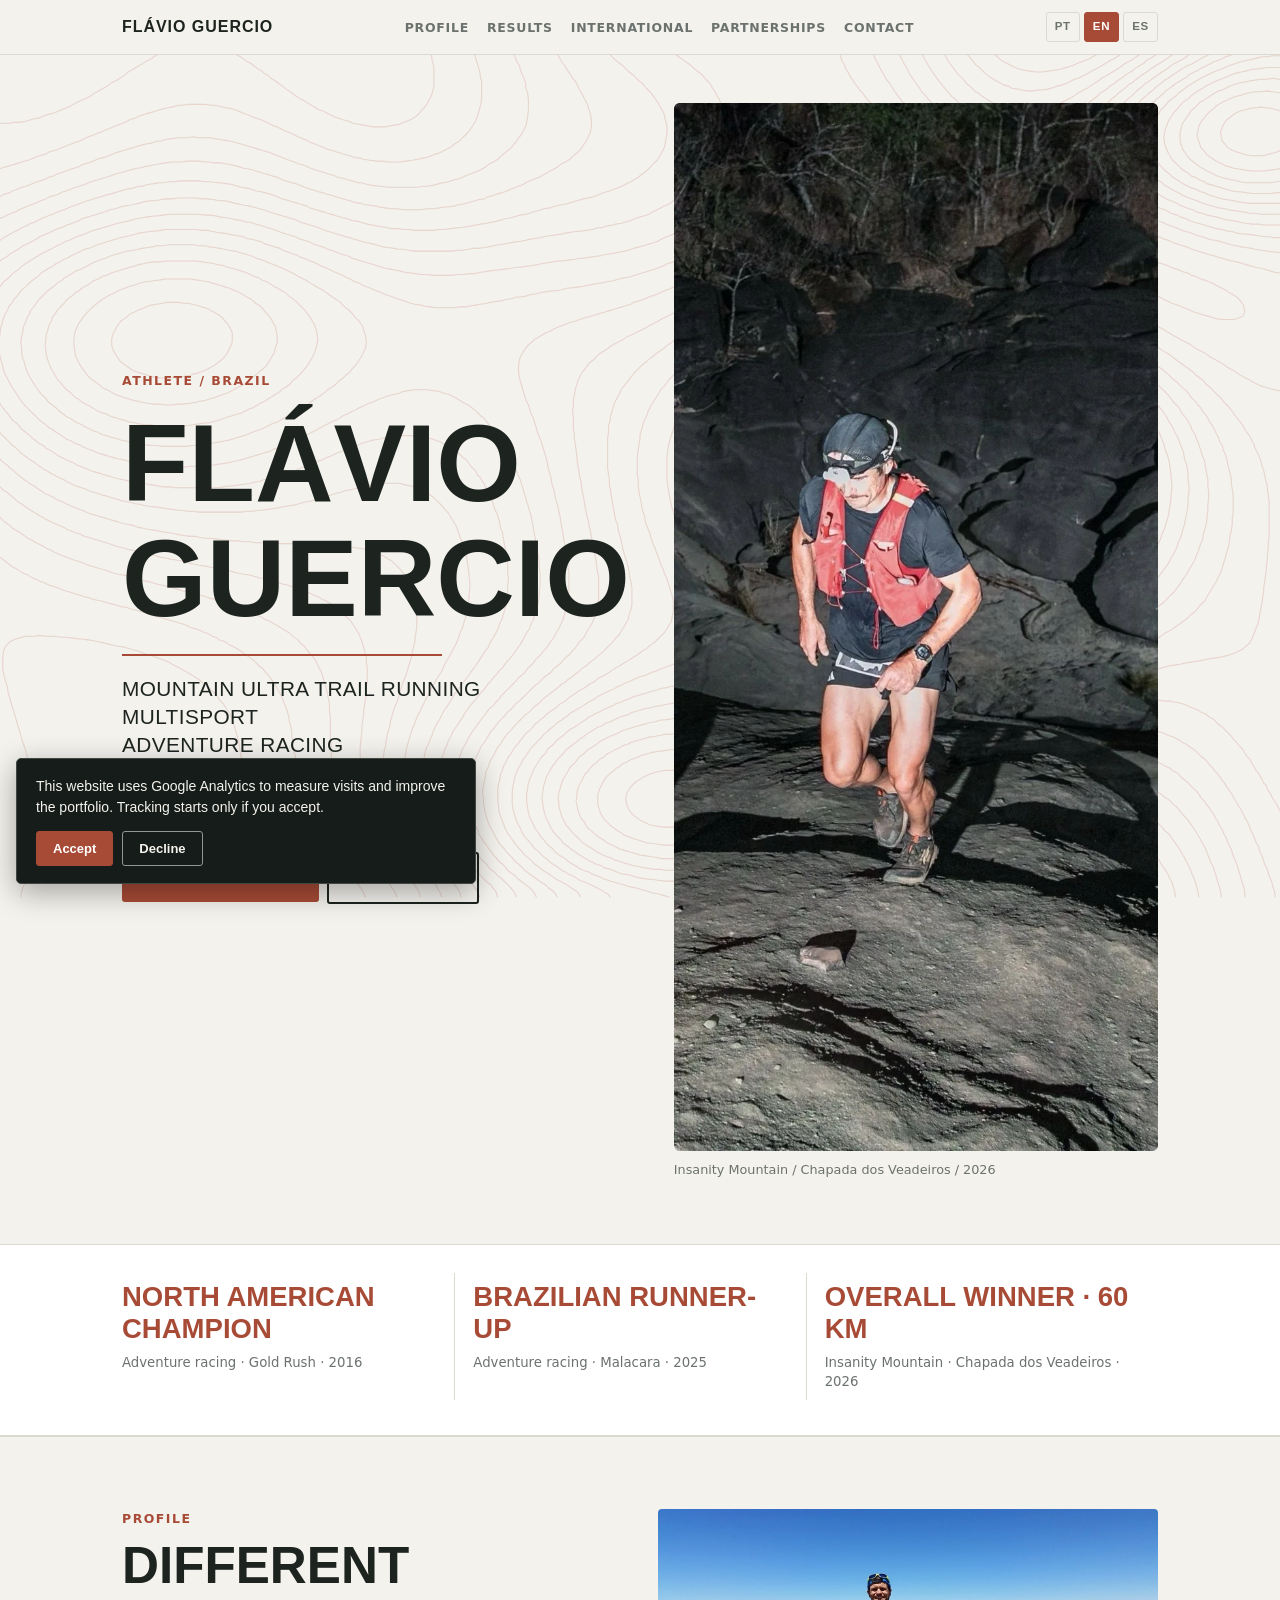
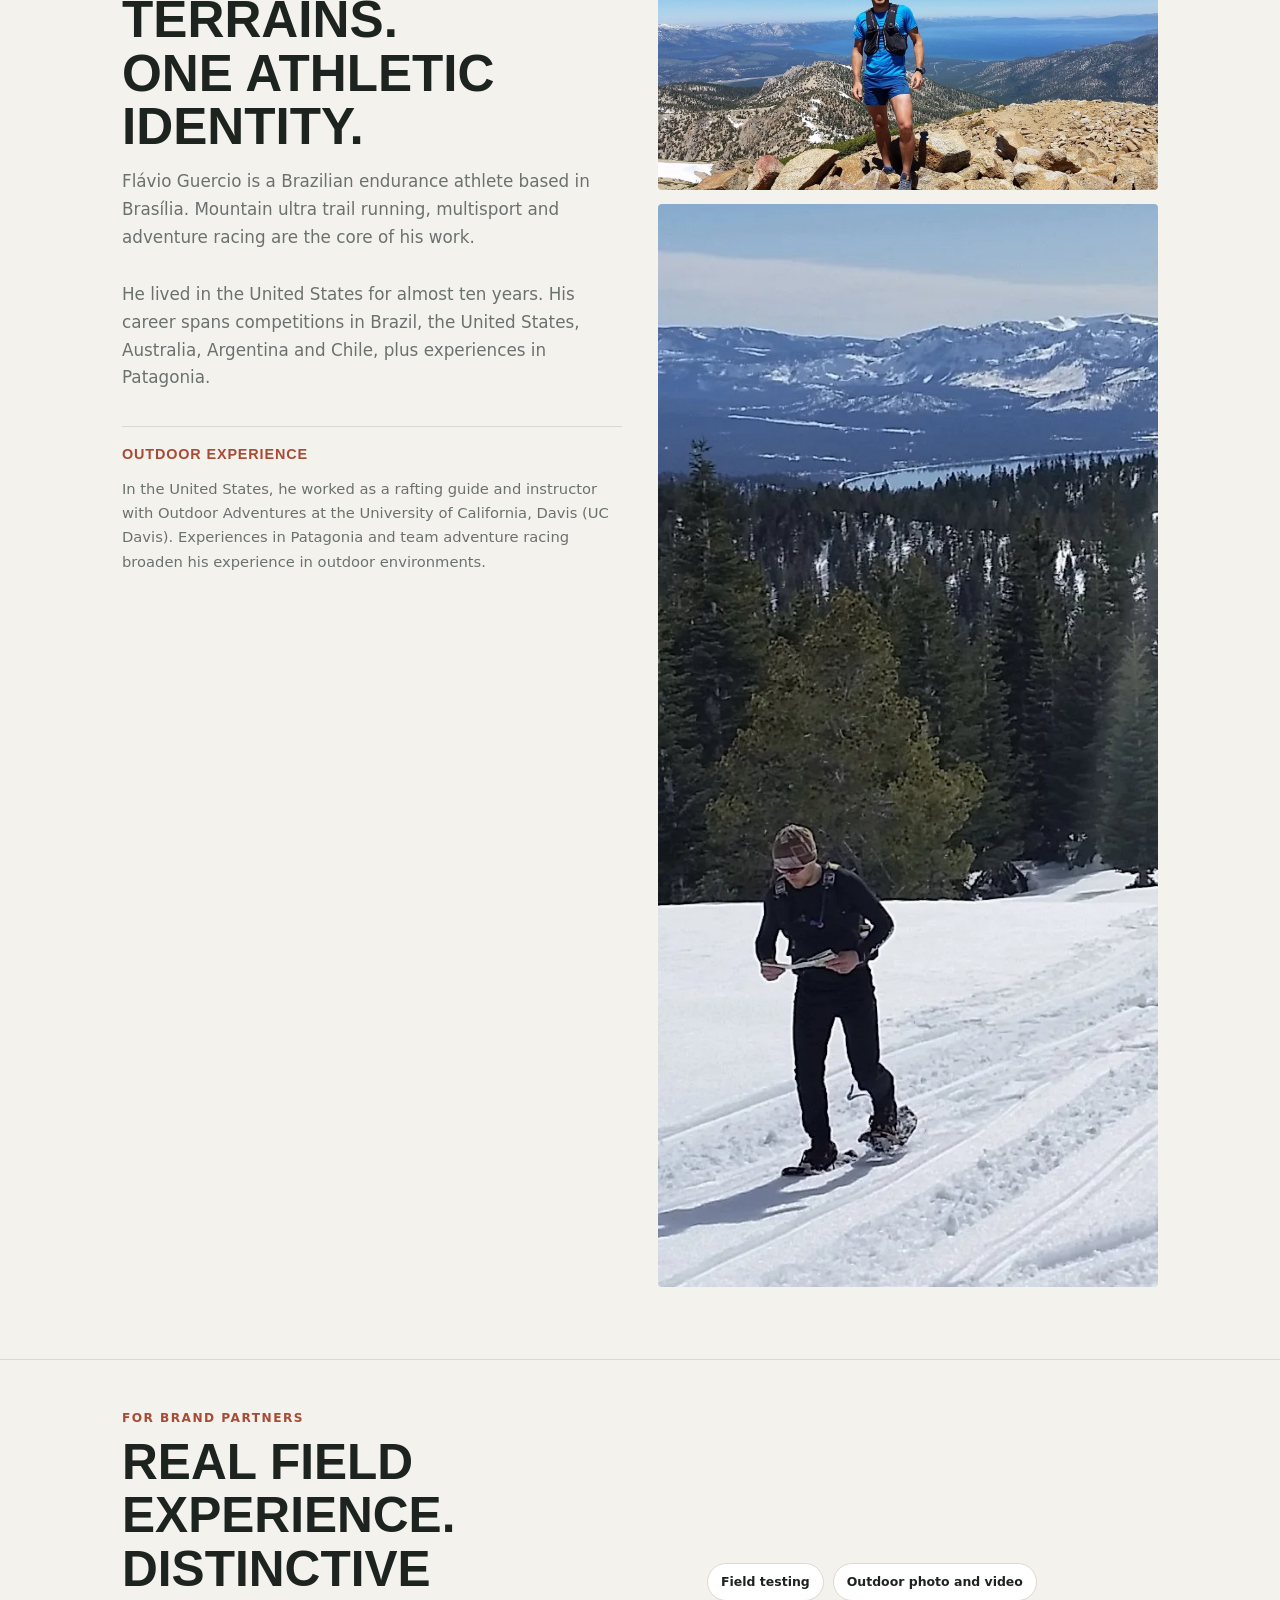
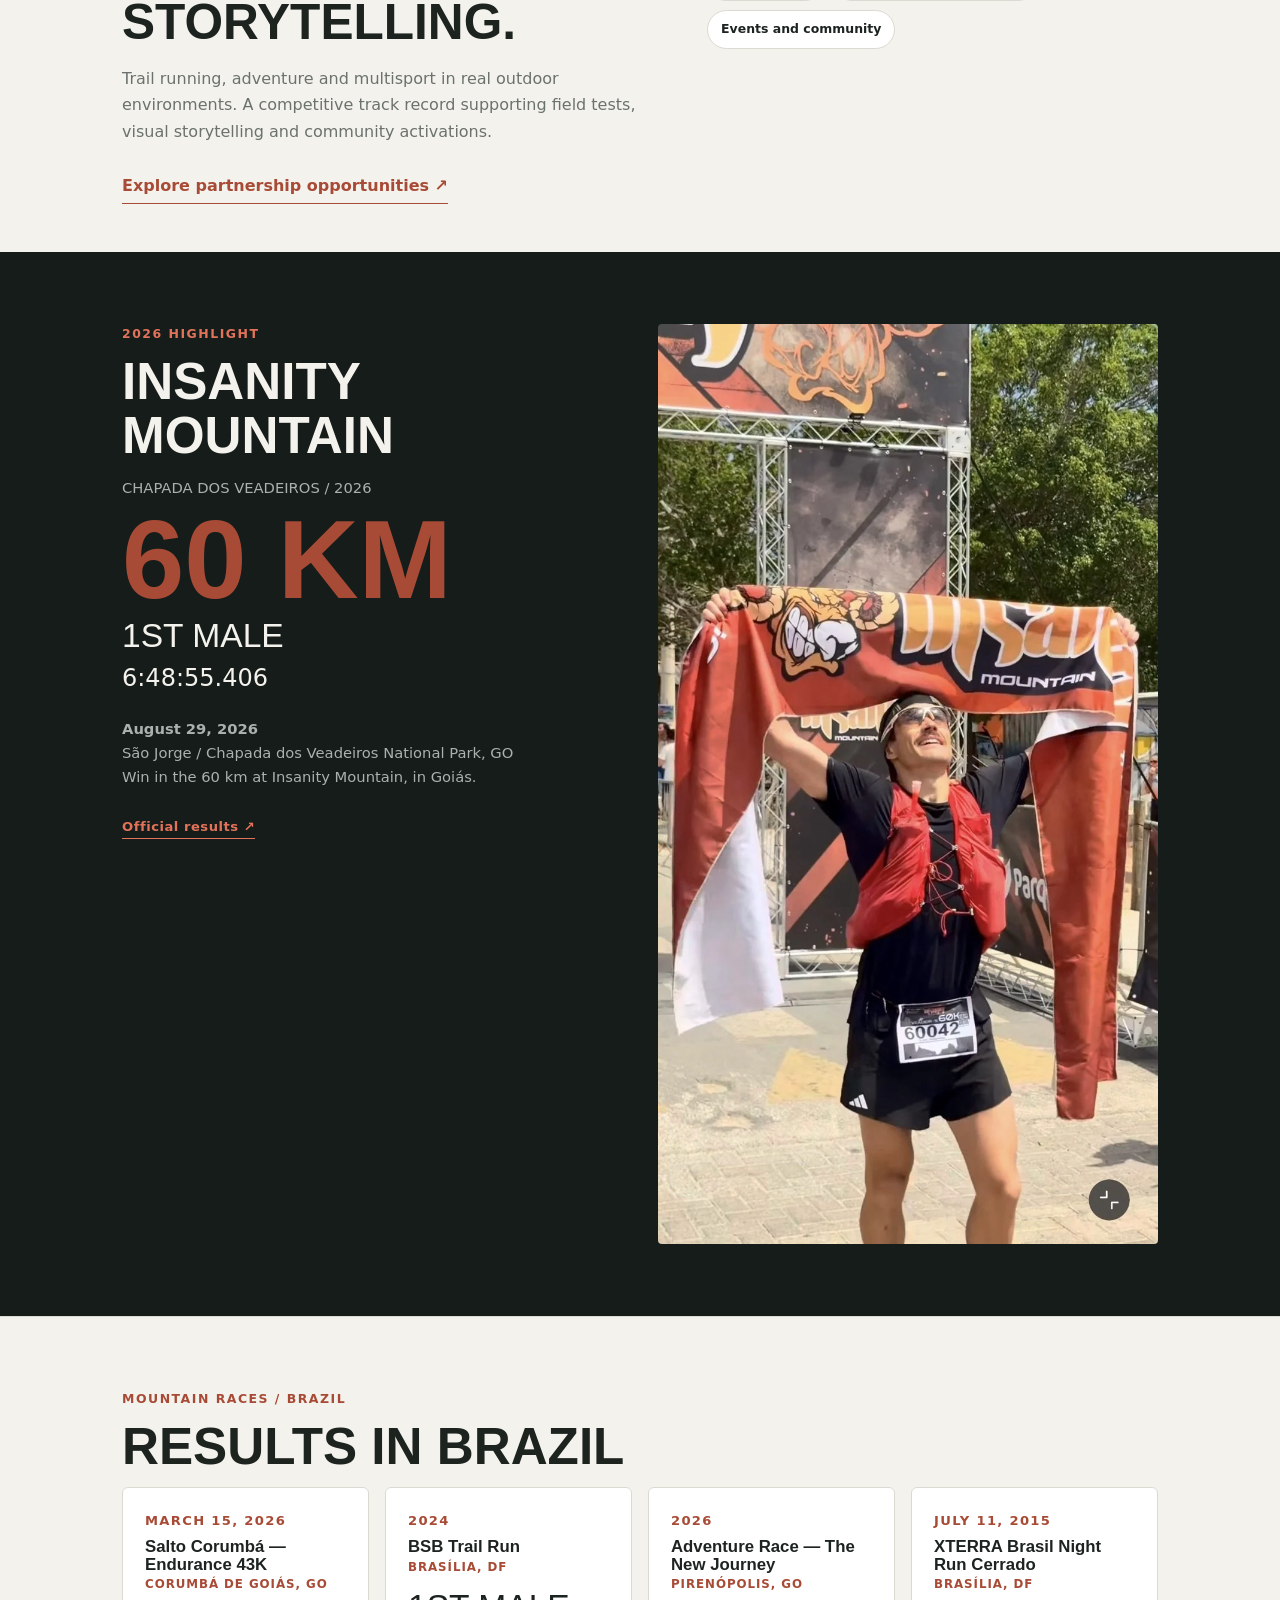
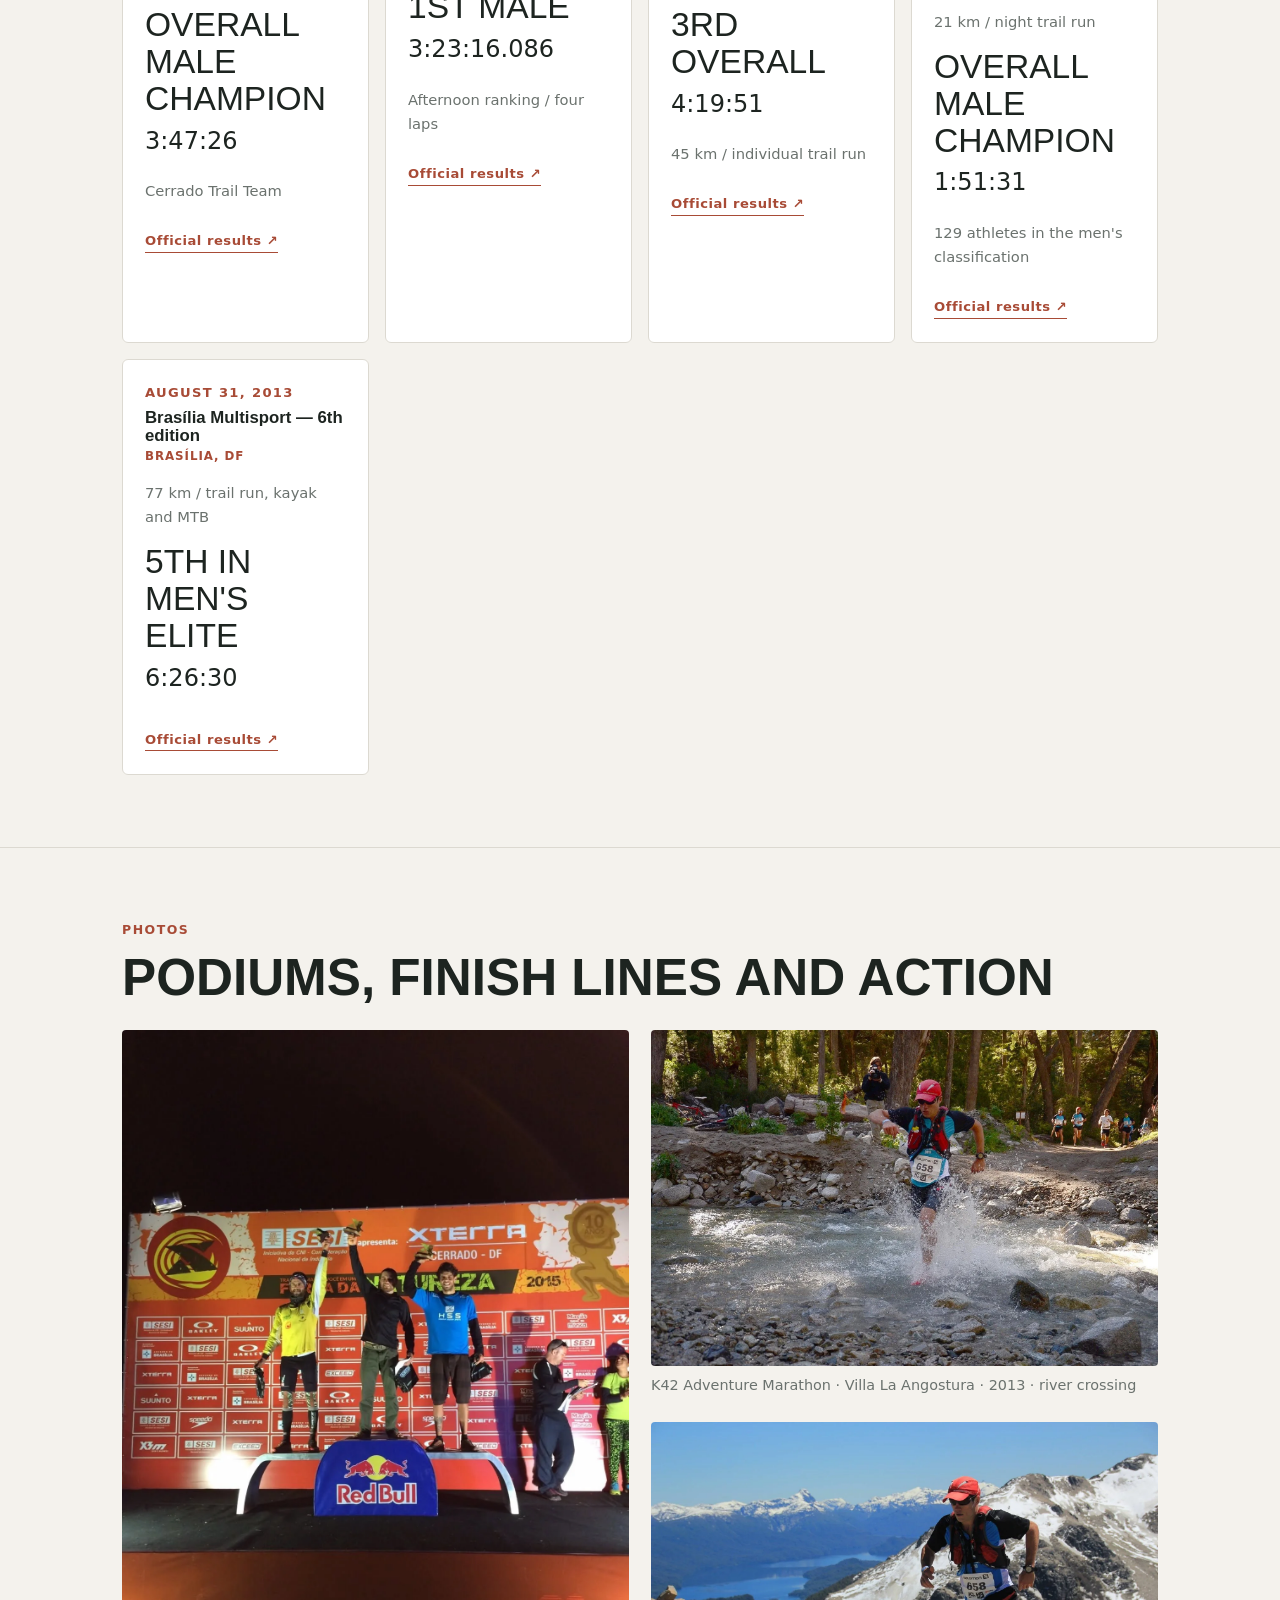
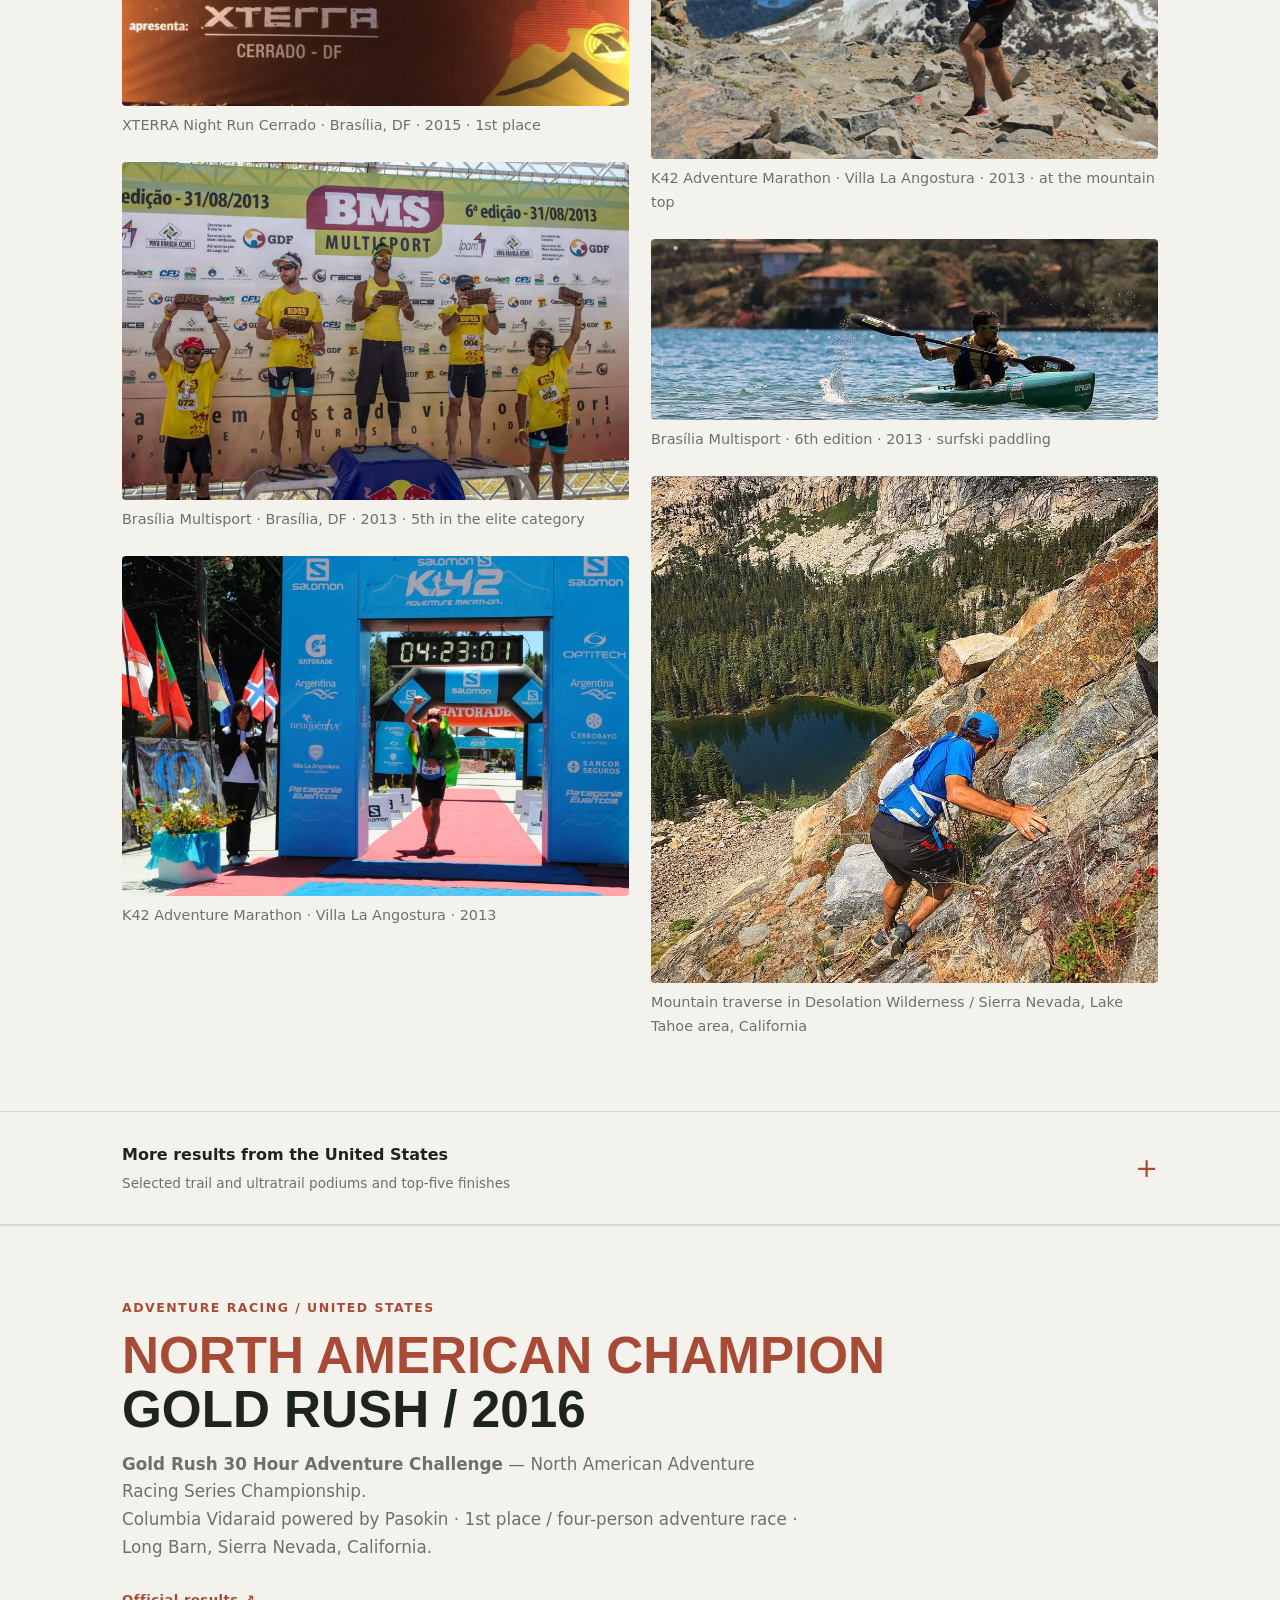
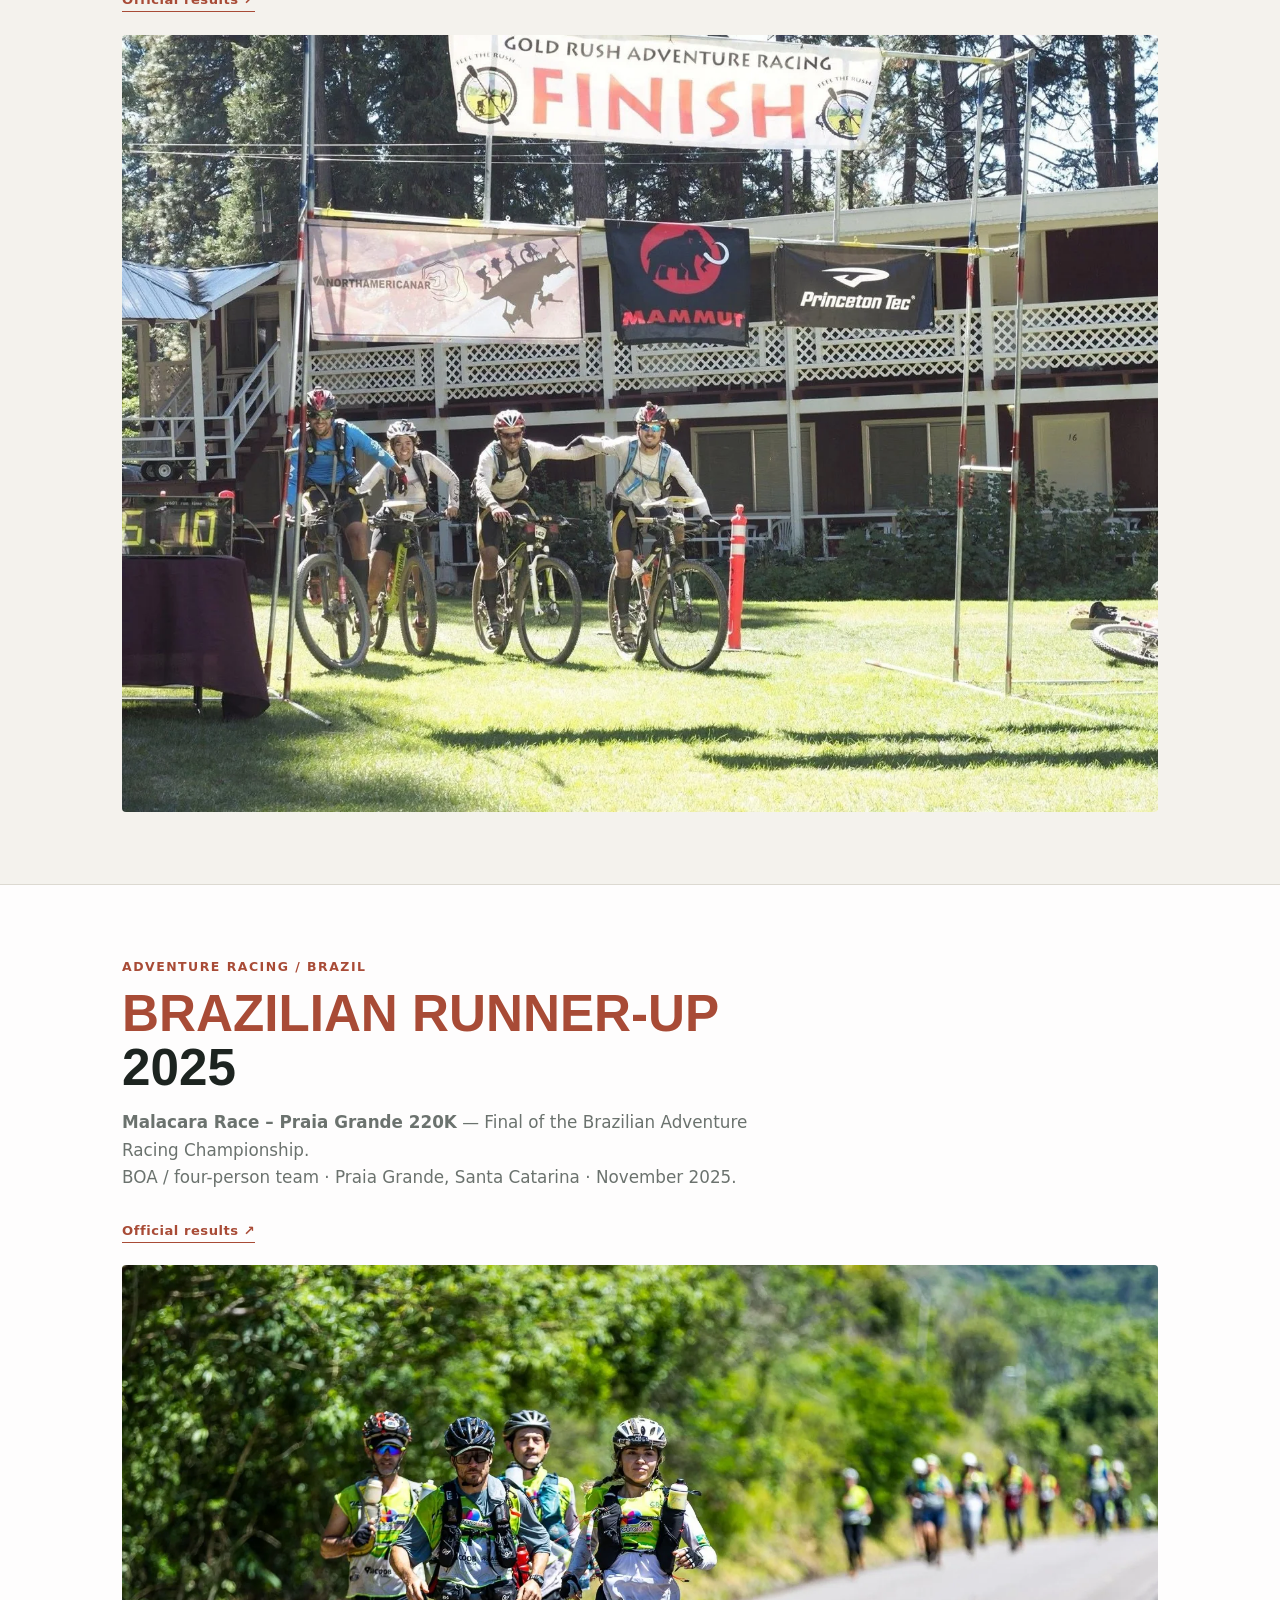
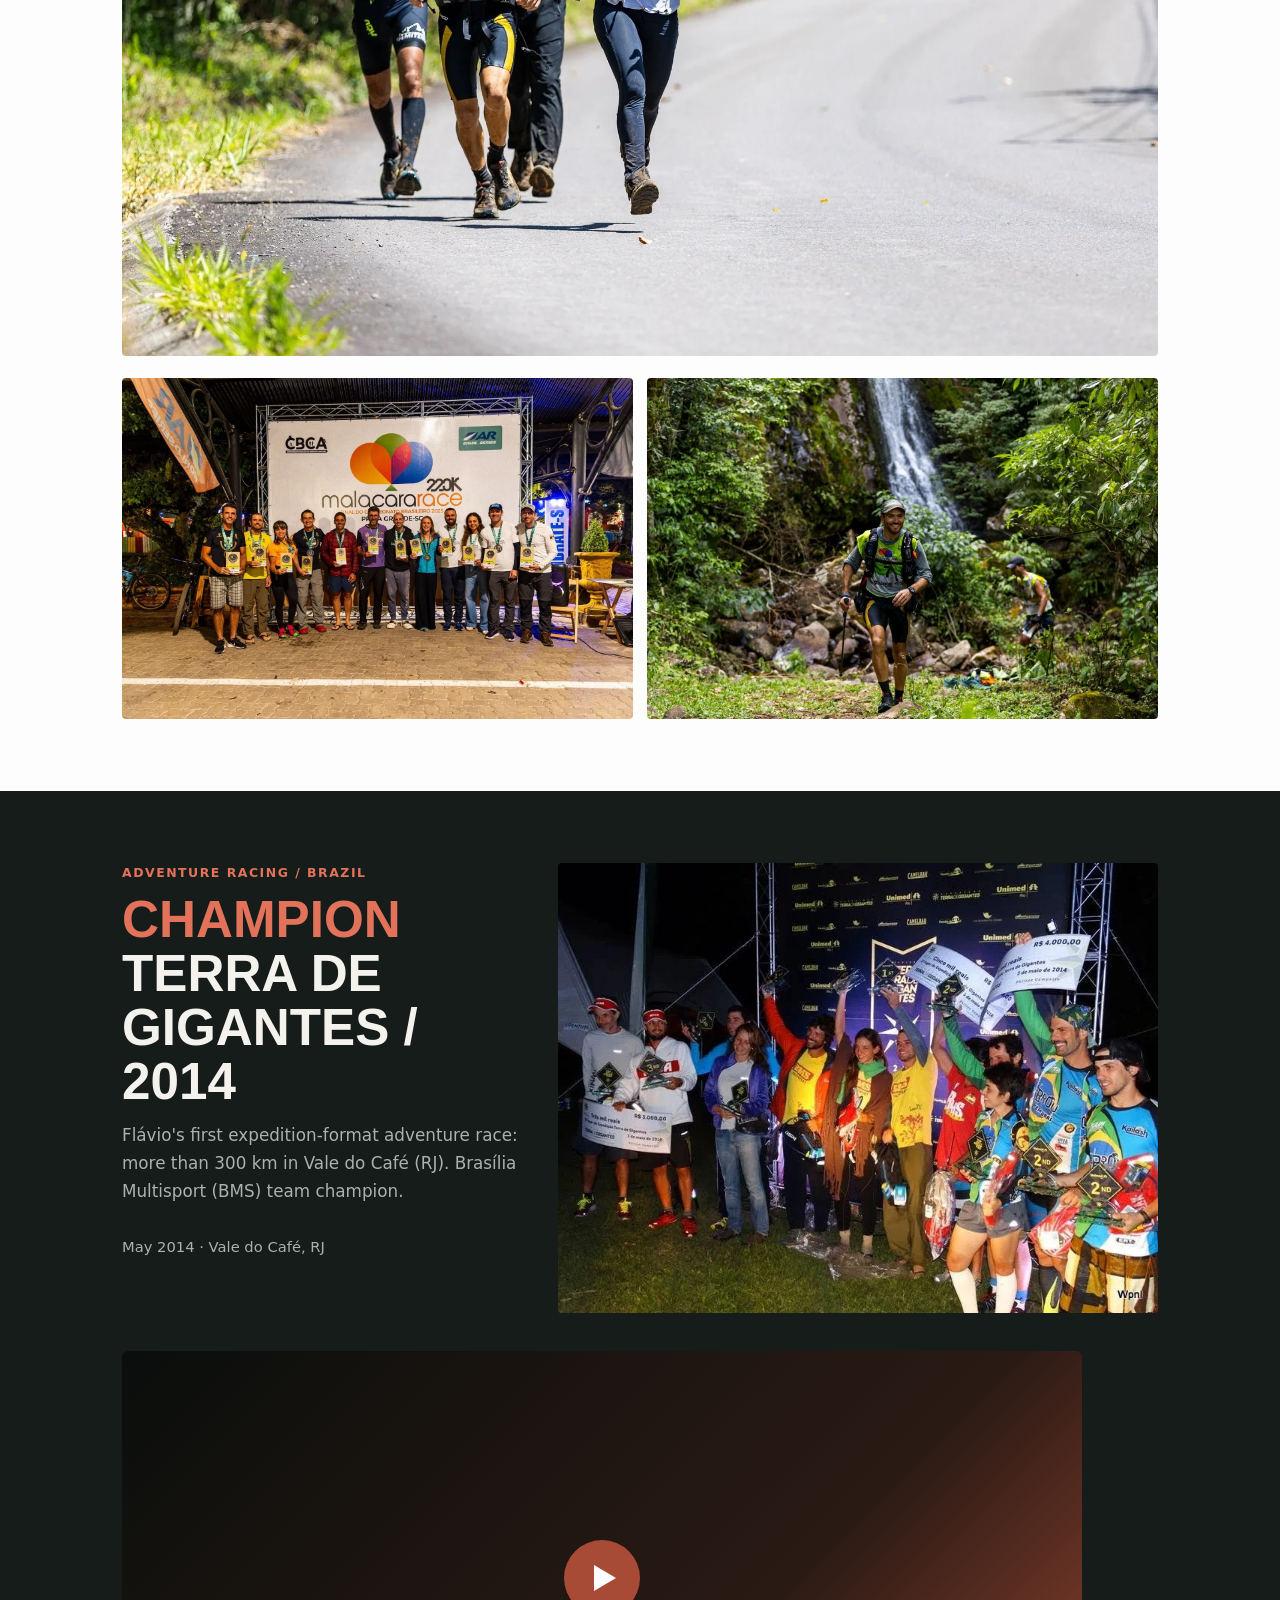
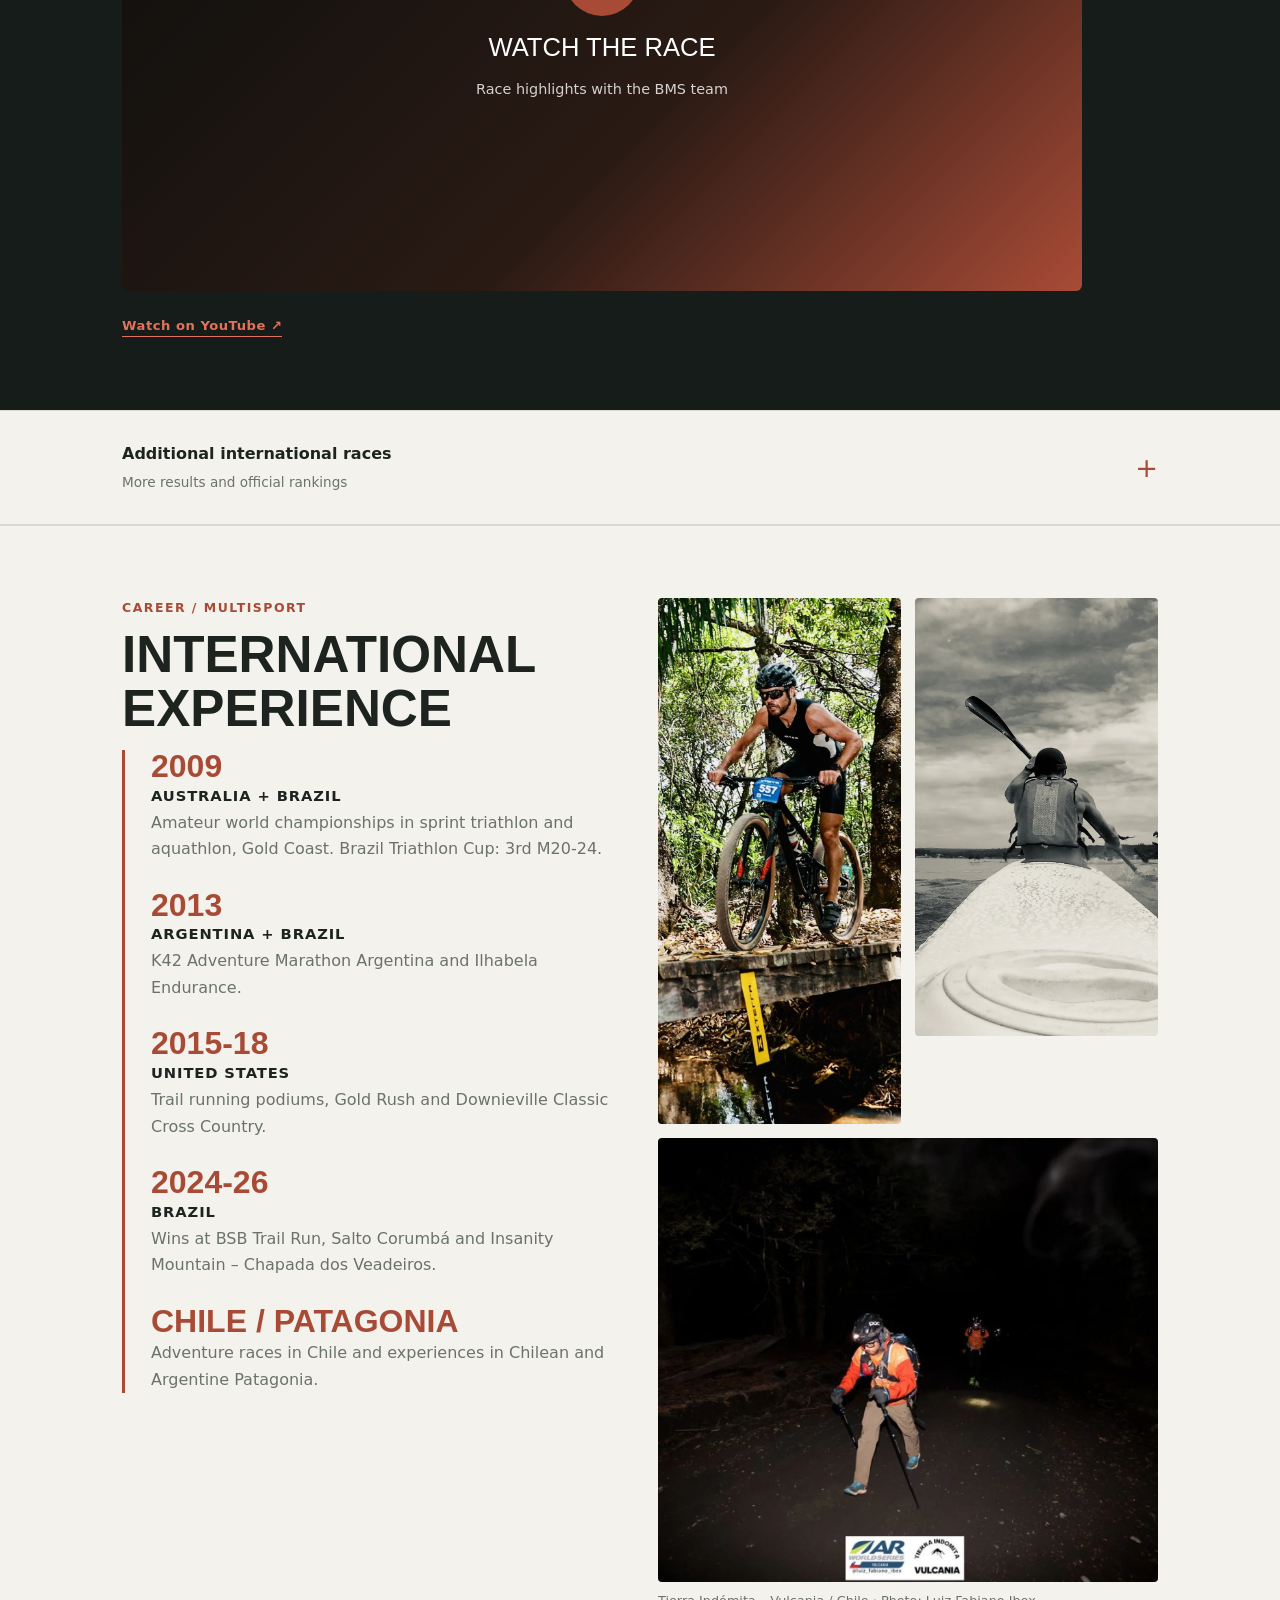
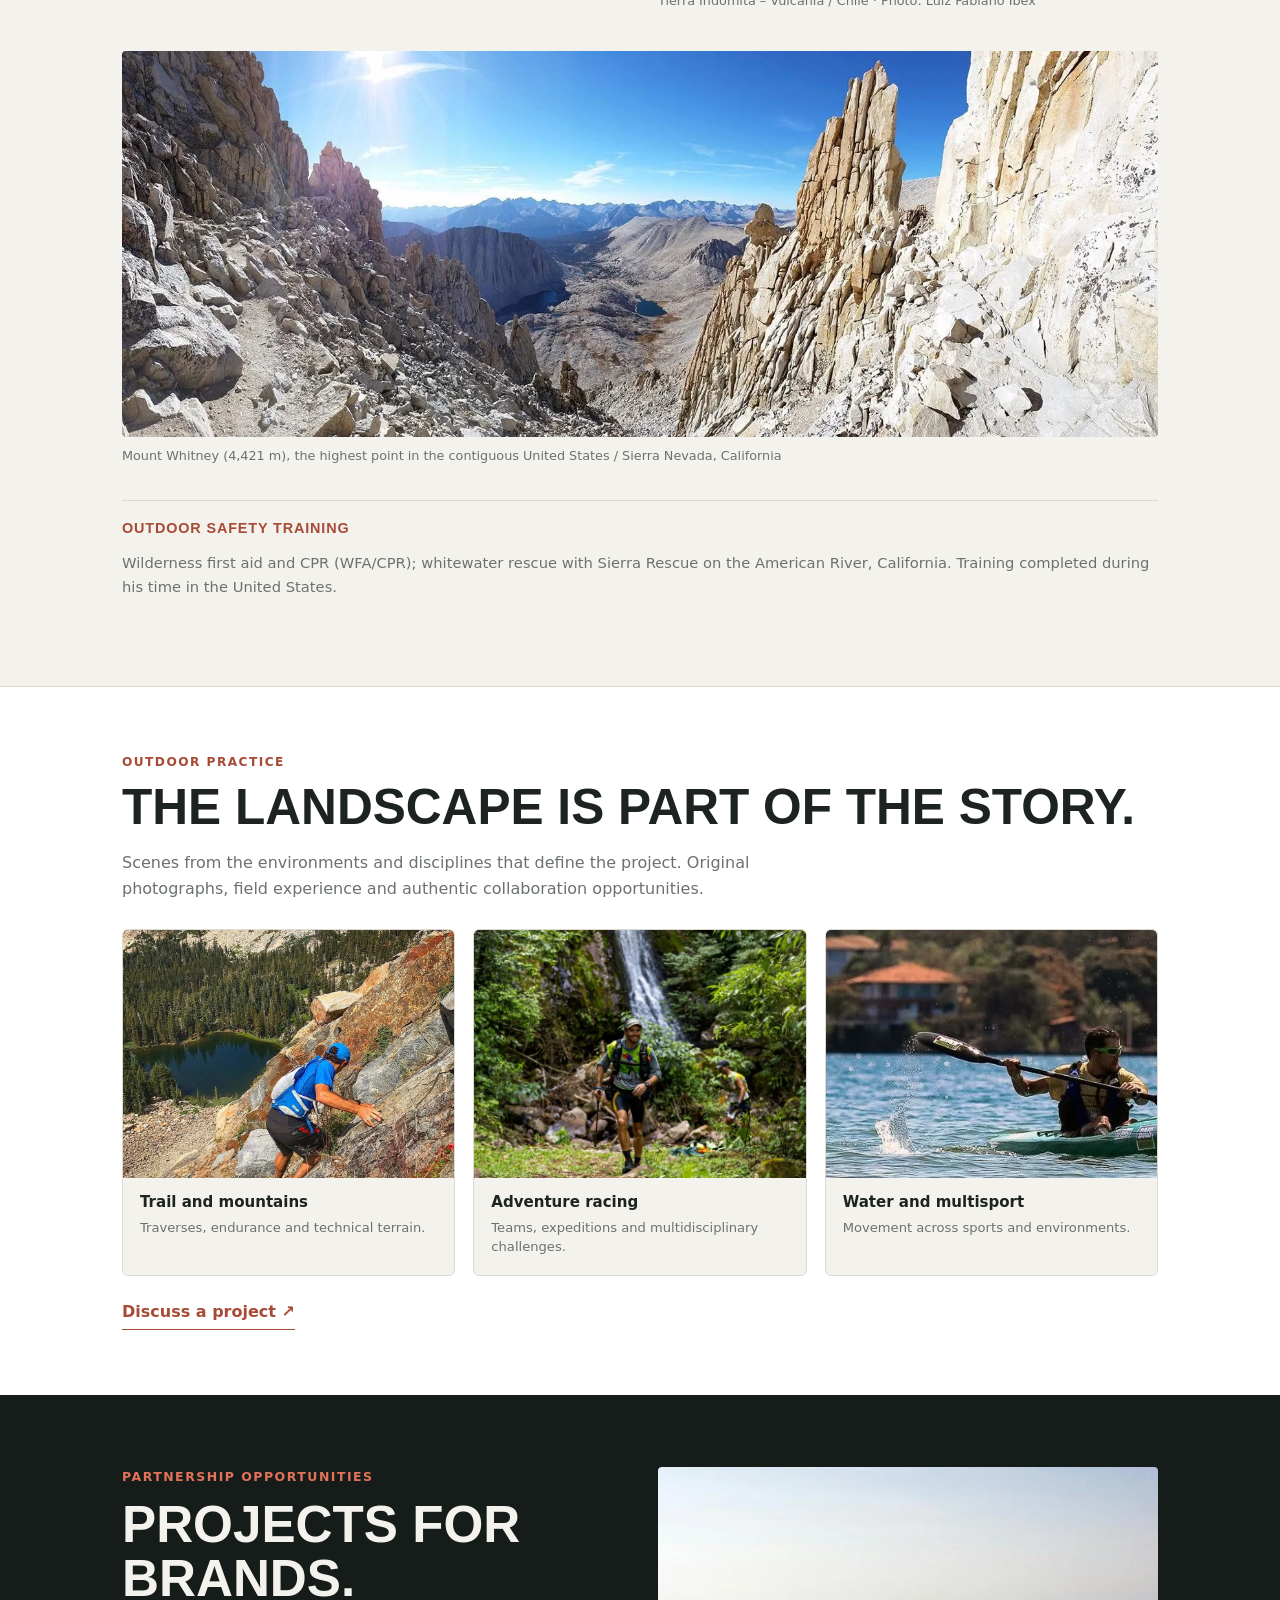
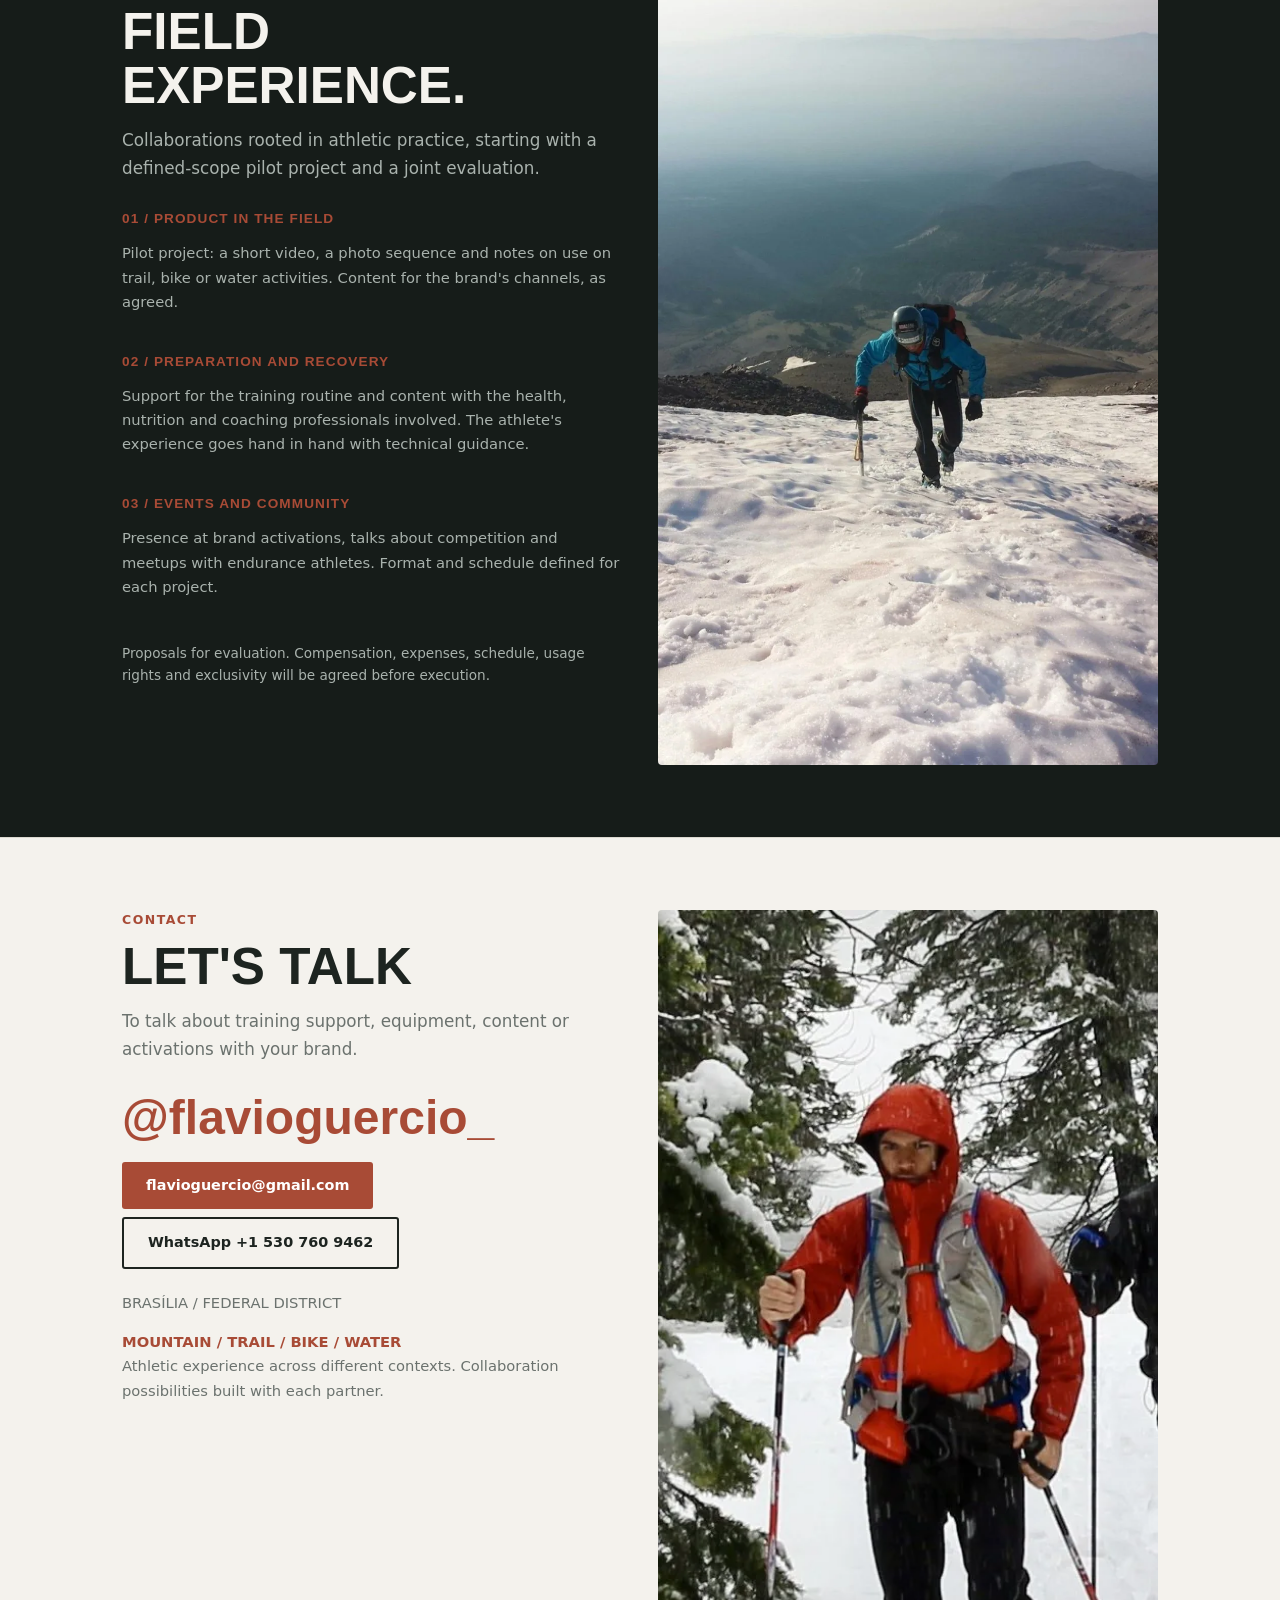
==== commit 45f990f9: "Add files via upload" ====
--- a/en/index.html
+++ b/en/index.html
@@ -72,281 +72,7 @@
 footer .wrap{display:flex;justify-content:space-between;flex-wrap:wrap;gap:8px}
 @media (max-width:760px){.hero .wrap,.two{grid-template-columns:1fr}}
 </style><!-- Outdoor v2: SEO, social sharing, performance. Add before </head>. -->
-<script type="text/javascript">/* Outdoor v2 enhancement for Guercio's existing GitHub Pages portfolio.
-   No original images or athletic results are modified. No tracking until GA4 consent. */
-(() => {
-  'use strict';
-  if (document.documentElement.dataset.outdoorV2 === '1') return;
-  document.documentElement.dataset.outdoorV2 = '1';
-
-  const COPY = {
-    pt: {
-      proofLabel: 'Resultados em destaque',
-      proof: [
-        ['Campeão norte-americano', 'Adventure racing · Gold Rush · 2016'],
-        ['Vice-campeão brasileiro', 'Corrida de aventura · Malacara · 2025'],
-        ['Campeão geral · 60 km', 'Insanity Mountain · Chapada dos Veadeiros · 2026']
-      ],
-      pitchEyebrow:'Valor para parceiros',
-      pitchTitle:'Experiência real em campo. Conteúdo com identidade.',
-      pitchText:'Trail running, aventura e multisport em ambientes reais. Uma trajetória competitiva que sustenta testes de produto, narrativa audiovisual e ações de comunidade.',
-      pitchPills:['Testes em campo','Foto e vídeo outdoor','Eventos e comunidade'],
-      pitchAction:'Conhecer possibilidades de parceria',
-      usArchive:'Resultados adicionais nos Estados Unidos',
-      usArchiveDescription:'Pódios e top 5 selecionados de trail running e ultratrail',
-      otherArchive:'Outras competições internacionais',
-      otherArchiveDescription:'Histórico complementar e classificações oficiais',
-      showcaseEyebrow:'Atuação outdoor',
-      showcaseTitle:'O território faz parte da história.',
-      showcaseIntro:'Registros de ambientes e modalidades que definem o projeto. Fotografias originais, experiência de campo e repertório para colaborações autênticas.',
-      showcase:[
-        ['Trail e montanha','Travessias, resistência e leitura de terreno.'],
-        ['Adventure racing','Equipes, expedições e desafios multidisciplinares.'],
-        ['Água e multisport','Movimento em diferentes modalidades e ambientes.']
-      ],
-      showcaseAction:'Conversar sobre um projeto',
-      privacy:'Política de privacidade',
-      zoom:'Ampliar imagem'
-    },
-    en: {
-      proofLabel:'Selected achievements',
-      proof:[
-        ['North American champion','Adventure racing · Gold Rush · 2016'],
-        ['Brazilian runner-up','Adventure racing · Malacara · 2025'],
-        ['Overall winner · 60 km','Insanity Mountain · Chapada dos Veadeiros · 2026']
-      ],
-      pitchEyebrow:'For brand partners',
-      pitchTitle:'Real field experience. Distinctive storytelling.',
-      pitchText:'Trail running, adventure and multisport in real outdoor environments. A competitive track record supporting field tests, visual storytelling and community activations.',
-      pitchPills:['Field testing','Outdoor photo and video','Events and community'],
-      pitchAction:'Explore partnership opportunities',
-      usArchive:'More results from the United States',
-      usArchiveDescription:'Selected trail and ultratrail podiums and top-five finishes',
-      otherArchive:'Additional international races',
-      otherArchiveDescription:'More results and official rankings',
-      showcaseEyebrow:'Outdoor practice',
-      showcaseTitle:'The landscape is part of the story.',
-      showcaseIntro:'Scenes from the environments and disciplines that define the project. Original photographs, field experience and authentic collaboration opportunities.',
-      showcase:[
-        ['Trail and mountains','Traverses, endurance and technical terrain.'],
-        ['Adventure racing','Teams, expeditions and multidisciplinary challenges.'],
-        ['Water and multisport','Movement across sports and environments.']
-      ],
-      showcaseAction:'Discuss a project',
-      privacy:'Privacy policy',
-      zoom:'Enlarge image'
-    },
-    es: {
-      proofLabel:'Logros destacados',
-      proof:[
-        ['Campeón norteamericano','Carreras de aventura · Gold Rush · 2016'],
-        ['Subcampeón brasileño','Carreras de aventura · Malacara · 2025'],
-        ['Ganador general · 60 km','Insanity Mountain · Chapada dos Veadeiros · 2026']
-      ],
-      pitchEyebrow:'Para marcas colaboradoras',
-      pitchTitle:'Experiencia real en terreno. Contenido con identidad.',
-      pitchText:'Trail running, aventura y multisport en entornos reales. Una trayectoria competitiva que respalda pruebas de producto, contenido audiovisual y actividades con la comunidad.',
-      pitchPills:['Pruebas en terreno','Foto y vídeo outdoor','Eventos y comunidad'],
-      pitchAction:'Explorar oportunidades de colaboración',
-      usArchive:'Otros resultados en Estados Unidos',
-      usArchiveDescription:'Podios y top 5 seleccionados de trail y ultratrail',
-      otherArchive:'Otras competencias internacionales',
-      otherArchiveDescription:'Trayectoria complementaria y clasificaciones oficiales',
-      showcaseEyebrow:'Experiencia outdoor',
-      showcaseTitle:'El territorio es parte de la historia.',
-      showcaseIntro:'Imágenes de los entornos y disciplinas que definen este proyecto. Fotografías originales, experiencia en terreno y oportunidades de colaboración auténtica.',
-      showcase:[
-        ['Trail y montaña','Travesías, resistencia y terreno técnico.'],
-        ['Carreras de aventura','Equipos, expediciones y desafíos multidisciplinarios.'],
-        ['Agua y multisport','Movimiento entre deportes y entornos.']
-      ],
-      showcaseAction:'Hablemos de un proyecto',
-      privacy:'Política de privacidad',
-      zoom:'Ampliar imagen'
-    }
-  };
-
-  const el = (tag, className, parent) => {
-    const n = document.createElement(tag);
-    if (className) n.className = className;
-    if (parent) parent.appendChild(n);
-    return n;
-  };
-  const t = (node, value) => { node.textContent = value; return node; };
-  const currentLang = () => {
-    const lang = (document.documentElement.lang || 'pt').slice(0, 2).toLowerCase();
-    return COPY[lang] ? lang : 'pt';
-  };
-  const sections = Array.from(document.querySelectorAll('body > section'));
-  const hero = document.querySelector('header.hero');
-  const profile = document.querySelector('#perfil');
-  const partnerships = document.querySelector('#parcerias');
-  const contact = document.querySelector('#contato');
-
-  let proof, pitch, showcase, archiveUSA, archiveOther, privacyLink;
-
-  function makeProof() {
-    if (!hero) return;
-    proof = el('section','ov2-proof');
-    proof.id = 'conquistas';
-    const inner = el('div','ov2-inner',proof);
-    const grid = el('div','ov2-proof-grid',inner);
-    for (let i=0;i<3;i++) {
-      const item=el('div','ov2-proof-item',grid);
-      el('strong',null,item);
-      el('span',null,item);
-    }
-    hero.insertAdjacentElement('afterend', proof);
-  }
-  function makePitch() {
-    if (!profile) return;
-    pitch = el('section','ov2-teaser');
-    const inner=el('div','ov2-inner',pitch);
-    const copy=el('div',null,inner);
-    el('div','ov2-eyebrow',copy);
-    el('h2',null,copy);
-    el('p',null,copy);
-    const link=el('a','ov2-action',copy);
-    link.href='#parcerias';link.dataset.ov2Event='partnership_cta';
-    el('div','ov2-pill-list',inner);
-    profile.insertAdjacentElement('afterend',pitch);
-  }
-  function archiveSection(source, kind) {
-    if (!source || source.tagName !== 'SECTION') return null;
-    const wrapper=el('details','ov2-archive');
-    const summary=el('summary',null,wrapper);
-    const title=el('span',null,summary);
-    el('strong','ov2-archive-title',title);
-    el('span','ov2-archive-description',title);
-    const content=el('div','ov2-archive-content',wrapper);
-    source.parentNode.insertBefore(wrapper,source);
-    content.appendChild(source);
-    wrapper.dataset.ov2Event='archive_'+kind;
-    wrapper.addEventListener('toggle',()=>{
-      if (wrapper.open) analytics('portfolio_archive_open',{archive:kind});
-    });
-    return wrapper;
-  }
-  function makeShowcase() {
-    if (!partnerships) return;
-    showcase=el('section','ov2-showcase');
-    showcase.id='portfolio-em-acao';
-    const inner=el('div','ov2-inner',showcase);
-    el('div','ov2-eyebrow',inner);
-    el('h2',null,inner);
-    el('p','ov2-intro',inner);
-    const grid=el('div','ov2-showcase-grid',inner);
-    const pictures=[
-      {src:'images/trail.jpg',alt:'Travessia de montanha no Desolation Wilderness, Sierra Nevada'},
-      {src:'images/boa2.jpg',alt:'Equipe de corrida de aventura em ação'},
-      {src:'images/surfski.jpg',alt:'Flávio remando de surfski'}
-    ];
-    for(const pic of pictures){
-      const card=el('figure','ov2-work-card',grid);
-      const img=el('img',null,card);
-      img.src=pic.src;img.alt=pic.alt;img.loading='lazy';img.decoding='async';
-      const cap=el('figcaption',null,card);
-      el('strong',null,cap);el('span',null,cap);
-    }
-    const action=el('a','ov2-action',inner);
-    action.href='#contato';action.dataset.ov2Event='showcase_cta';
-    partnerships.parentNode.insertBefore(showcase,partnerships);
-  }
-  function makePrivacyLink() {
-    const footer=document.querySelector('footer .wrap') || document.querySelector('footer');
-    if (!footer) return;
-    privacyLink=el('a','ov2-privacy',footer);
-    privacyLink.href='privacy.html';
-  }
-  function translate() {
-    const d=COPY[currentLang()];
-    if(proof){
-      proof.setAttribute('aria-label',d.proofLabel);
-      Array.from(proof.querySelectorAll('.ov2-proof-item')).forEach((item,i)=>{
-        t(item.querySelector('strong'),d.proof[i][0]);
-        t(item.querySelector('span'),d.proof[i][1]);
-      });
-    }
-    if(pitch){
-      t(pitch.querySelector('.ov2-eyebrow'),d.pitchEyebrow);
-      t(pitch.querySelector('h2'),d.pitchTitle);
-      t(pitch.querySelector('p'),d.pitchText);
-      t(pitch.querySelector('a'),d.pitchAction+' ↗');
-      const tags=pitch.querySelector('.ov2-pill-list');
-      tags.replaceChildren();
-      d.pitchPills.forEach(x=>t(el('span','ov2-pill',tags),x));
-    }
-    for(const [node,title,desc] of [
-      [archiveUSA,d.usArchive,d.usArchiveDescription],
-      [archiveOther,d.otherArchive,d.otherArchiveDescription]
-    ]) {
-      if (!node) continue;
-      t(node.querySelector('.ov2-archive-title'),title);
-      t(node.querySelector('.ov2-archive-description'),desc);
-    }
-    if(showcase){
-      t(showcase.querySelector('.ov2-eyebrow'),d.showcaseEyebrow);
-      t(showcase.querySelector('h2'),d.showcaseTitle);
-      t(showcase.querySelector('.ov2-intro'),d.showcaseIntro);
-      Array.from(showcase.querySelectorAll('figure')).forEach((f,i)=>{
-        t(f.querySelector('strong'),d.showcase[i][0]);
-        t(f.querySelector('span'),d.showcase[i][1]);
-      });
-      t(showcase.querySelector('a'),d.showcaseAction+' ↗');
-    }
-    if(privacyLink)privacyLink.textContent=d.privacy;
-    document.querySelectorAll('img.zoom').forEach(img=>{
-      img.setAttribute('aria-label',d.zoom+': '+(img.alt||''));
-    });
-  }
-  function analytics(name,data) {
-    // The existing consent script defines gtag only after opt-in.
-    if (typeof window.gtag === 'function' && window['ga-disable-G-N1N9WRYGHK']!==true) {
-      window.gtag('event',name,data||{});
-    }
-  }
-  function improveAccessibilityAndLoading(){
-    document.querySelectorAll('img').forEach(img=>{
-      img.decoding='async';
-      if(!img.closest('header.hero') && !img.hasAttribute('loading')) img.loading='lazy';
-    });
-    const heroImage=document.querySelector('header.hero img');
-    if(heroImage){heroImage.loading='eager';heroImage.fetchPriority='high';}
-    document.querySelectorAll('img.zoom').forEach(img=>{
-      img.tabIndex=0;img.setAttribute('role','button');
-      img.addEventListener('keydown',e=>{
-        if(e.key==='Enter'||e.key===' '){e.preventDefault();img.click();}
-      });
-    });
-  }
-  function registerAnalyticsEvents(){
-    document.addEventListener('click',event=>{
-      const link=event.target.closest('a');
-      if(!link)return;
-      const href=link.getAttribute('href')||'';
-      const method=href.startsWith('mailto:')?'email':href.includes('wa.me/')?'whatsapp':href.includes('instagram.com/')?'instagram':null;
-      if(method && contact?.contains(link)) analytics('portfolio_contact_click',{contact_method:method});
-      else if(link.classList.contains('rl')) analytics('portfolio_results_click',{link_destination:href});
-      else if(link.dataset.ov2Event) analytics('portfolio_cta_click',{cta:link.dataset.ov2Event});
-    });
-  }
-
-  makeProof();makePitch();
-  // Index positions are from the audited original 12 direct-child sections.
-  // Guard against future structural changes rather than wrapping the wrong section.
-  if (sections.length===12){
-    archiveUSA=archiveSection(sections[4],'us_results');
-    archiveOther=archiveSection(sections[8],'other_international');
-  }
-  makeShowcase();makePrivacyLink();
-  improveAccessibilityAndLoading();
-  registerAnalyticsEvents();
-  translate();
-  document.querySelectorAll('.lang button').forEach(button=>{
-    button.addEventListener('click',()=>Promise.resolve().then(translate));
-  });
-})();
-</script><meta content="Brazilian mountain ultra trail and adventure racing athlete. Verified race results, international outdoor experience and brand partnerships." name="description"/><meta content="index,follow,max-image-preview:large" name="robots"/><meta content="#161c19" name="theme-color"/><meta content="profile" property="og:type"/><meta content="Flávio Guercio · Endurance" property="og:site_name"/><meta content="Flávio Guercio — Endurance Athlete | Trail &amp; Adventure Racing" property="og:title"/><meta content="Brazilian mountain ultra trail and adventure racing athlete. Verified race results, international outdoor experience and brand partnerships." property="og:description"/><meta content="https://guercio.github.io/flavioguercio/en/" property="og:url"/><meta content="https://guercio.github.io/flavioguercio/social-preview-en.jpg" property="og:image"/><meta content="1200" property="og:image:width"/><meta content="630" property="og:image:height"/><meta content="Flávio Guercio trail running at night in Chapada dos Veadeiros" property="og:image:alt"/><meta content="en_US" property="og:locale"/><meta content="summary_large_image" name="twitter:card"/><meta content="Flávio Guercio — Endurance Athlete | Trail &amp; Adventure Racing" name="twitter:title"/><meta content="Brazilian mountain ultra trail and adventure racing athlete. Verified race results, international outdoor experience and brand partnerships." name="twitter:description"/><meta content="https://guercio.github.io/flavioguercio/social-preview-en.jpg" name="twitter:image"/><link href="https://guercio.github.io/flavioguercio/en/" rel="canonical"/><link href="https://guercio.github.io/flavioguercio/" hreflang="pt-BR" rel="alternate"/><link href="https://guercio.github.io/flavioguercio/en/" hreflang="en" rel="alternate"/><link href="https://guercio.github.io/flavioguercio/es/" hreflang="es" rel="alternate"/><link href="https://guercio.github.io/flavioguercio/" hreflang="x-default" rel="alternate"/><link href="../favicon.svg" rel="icon" type="image/svg+xml"/><link href="../outdoor-v2.css" rel="stylesheet"/><script type="application/ld+json">{"@context":"https://schema.org","@type":"Person","name":"Flávio Guercio","url":"https://guercio.github.io/flavioguercio/","description":"Brazilian endurance athlete in mountain ultra trail running, multisport and adventure racing.","homeLocation":{"@type":"Place","name":"Brasília, Distrito Federal, Brazil"},"sameAs":["https://www.instagram.com/flavioguercio_/"],"knowsAbout":["Trail running","Adventure racing","Multisport","Outdoor endurance sports"]}</script></head>
+<meta content="Brazilian mountain ultra trail and adventure racing athlete. Verified race results, international outdoor experience and brand partnerships." name="description"/><meta content="index,follow,max-image-preview:large" name="robots"/><meta content="#161c19" name="theme-color"/><meta content="profile" property="og:type"/><meta content="Flávio Guercio · Endurance" property="og:site_name"/><meta content="Flávio Guercio — Endurance Athlete | Trail &amp; Adventure Racing" property="og:title"/><meta content="Brazilian mountain ultra trail and adventure racing athlete. Verified race results, international outdoor experience and brand partnerships." property="og:description"/><meta content="https://guercio.github.io/flavioguercio/en/" property="og:url"/><meta content="https://guercio.github.io/flavioguercio/social-preview-en.jpg" property="og:image"/><meta content="1200" property="og:image:width"/><meta content="630" property="og:image:height"/><meta content="Flávio Guercio trail running at night in Chapada dos Veadeiros" property="og:image:alt"/><meta content="en_US" property="og:locale"/><meta content="summary_large_image" name="twitter:card"/><meta content="Flávio Guercio — Endurance Athlete | Trail &amp; Adventure Racing" name="twitter:title"/><meta content="Brazilian mountain ultra trail and adventure racing athlete. Verified race results, international outdoor experience and brand partnerships." name="twitter:description"/><meta content="https://guercio.github.io/flavioguercio/social-preview-en.jpg" name="twitter:image"/><link href="https://guercio.github.io/flavioguercio/en/" rel="canonical"/><link href="https://guercio.github.io/flavioguercio/" hreflang="pt-BR" rel="alternate"/><link href="https://guercio.github.io/flavioguercio/en/" hreflang="en" rel="alternate"/><link href="https://guercio.github.io/flavioguercio/es/" hreflang="es" rel="alternate"/><link href="https://guercio.github.io/flavioguercio/" hreflang="x-default" rel="alternate"/><link href="../favicon.svg" rel="icon" type="image/svg+xml"/><link href="../outdoor-v2.css" rel="stylesheet"/><script type="application/ld+json">{"@context":"https://schema.org","@type":"Person","name":"Flávio Guercio","url":"https://guercio.github.io/flavioguercio/","description":"Brazilian endurance athlete in mountain ultra trail running, multisport and adventure racing.","homeLocation":{"@type":"Place","name":"Brasília, Distrito Federal, Brazil"},"sameAs":["https://www.instagram.com/flavioguercio_/"],"knowsAbout":["Trail running","Adventure racing","Multisport","Outdoor endurance sports"]}</script></head>
 <body>
 <svg aria-hidden="true" class="topo" preserveaspectratio="xMidYMid slice" viewbox="0 0 1600 1000"><path d="M1366 997L1364 990L1363 987L1360 982L1357 978L1353 974L1350 970L1347 967L1343 965L1340 963L1336 960L1330 957L1327 956L1320 954L1314 953L1310 953L1303 953L1300 953L1293 955L1287 956L1283 958L1278 960L1273 962L1270 964L1266 967L1262 970L1258 973L1254 977L1251 980L1248 983L1246 987L1243 991L1242 997M1222 0L1223 7L1224 10L1227 16L1230 20L1233 23L1237 26L1240 28L1243 30L1250 33L1253 34L1260 35L1267 35L1273 34L1279 33L1283 32L1290 31L1293 29L1300 27L1303 25L1307 23L1313 20L1317 18L1320 16L1323 13L1327 10L1330 7L1333 0M1395 997L1394 990L1393 987L1391 980L1389 977L1387 972L1384 967L1381 963L1379 960L1377 956L1373 952L1370 948L1367 945L1363 942L1360 939L1357 937L1352 933L1347 930L1343 929L1338 927L1333 925L1327 924L1323 923L1317 922L1310 922L1303 923L1300 924L1293 925L1288 927L1283 928L1279 930L1273 933L1270 934L1266 937L1261 940L1257 943L1253 945L1250 948L1247 951L1243 954L1240 957L1237 961L1233 964L1230 968L1227 973L1224 977L1222 980L1220 983L1217 990L1216 993M1191 0L1192 7L1193 13L1194 17L1196 23L1198 27L1200 30L1203 35L1207 39L1210 42L1213 45L1217 48L1220 50L1226 53L1230 55L1236 57L1240 58L1247 59L1253 59L1260 59L1267 58L1273 57L1277 56L1283 54L1287 53L1293 50L1297 49L1302 47L1307 45L1310 43L1316 40L1320 38L1323 36L1327 33L1333 30L1337 27L1340 25L1343 22L1347 20L1351 17L1354 13L1358 10L1360 7L1363 0M1421 997L1420 991L1419 987L1417 980L1416 977L1413 970L1412 967L1410 963L1407 957L1405 953L1403 950L1400 944L1397 940L1395 937L1392 933L1390 930L1387 926L1383 923L1380 919L1377 916L1373 913L1369 910L1364 907L1360 905L1357 903L1350 900L1347 899L1340 897L1337 896L1330 895L1323 894L1317 894L1310 895L1303 896L1299 897L1293 898L1288 900L1283 902L1279 903L1273 906L1270 908L1266 910L1261 913L1257 916L1253 918L1250 921L1247 923L1243 927L1239 930L1235 933L1232 937L1228 940L1225 943L1222 947L1219 950L1217 953L1213 958L1210 962L1207 967L1205 970L1203 973L1200 979L1198 983L1196 987L1194 993M1166 0L1167 5L1167 10L1168 17L1170 23L1171 27L1173 32L1175 37L1177 40L1180 45L1183 49L1186 53L1190 57L1193 60L1197 63L1200 66L1203 68L1207 70L1213 73L1217 75L1222 77L1227 78L1233 79L1240 80L1247 80L1253 79L1260 78L1267 77L1270 76L1277 74L1280 73L1287 70L1290 69L1295 67L1300 65L1303 63L1309 60L1313 58L1317 56L1322 53L1327 50L1330 48L1333 46L1338 43L1343 40L1347 38L1350 36L1353 33L1358 30L1363 27L1367 24L1370 21L1373 18L1377 15L1380 12L1383 8L1386 3L1387 0M1446 997L1445 990L1443 983L1442 980L1440 973L1439 970L1437 963L1435 960L1433 955L1431 950L1430 947L1427 940L1425 937L1423 933L1420 928L1417 923L1415 920L1413 917L1410 913L1407 909L1403 905L1400 901L1397 897L1393 894L1390 891L1387 888L1383 886L1380 883L1375 880L1370 877L1367 876L1361 873L1357 872L1352 870L1347 869L1340 868L1333 867L1327 867L1320 867L1313 868L1307 869L1302 870L1297 872L1291 873L1287 875L1283 877L1277 879L1273 881L1269 883L1263 887L1260 889L1257 891L1253 893L1248 897L1244 900L1240 903L1237 906L1233 909L1230 912L1227 915L1223 919L1220 922L1217 926L1213 929L1210 933L1207 937L1205 940L1202 943L1200 947L1197 951L1193 956L1191 960L1189 963L1187 967L1183 973L1181 977L1180 980L1177 987L1176 990L1175 997M106 0L104 7L103 10L100 17L99 20L97 24L93 30L92 33L90 37L87 42L84 47L83 50L80 55L77 60L76 63L73 68L71 73L69 77L67 83L65 87L63 92L62 97L60 103L60 107L60 113L60 117L62 123L64 127L68 130L73 133L77 134L83 136L89 137L93 137L100 137L103 136L110 136L117 135L123 133L127 132L133 131L137 129L143 127L147 126L153 124L157 122L162 120L167 118L170 116L176 113L180 111L183 110L189 107L193 104L197 102L200 100L206 97L210 94L213 92L217 90L222 87L227 84L230 81L233 79L237 77L243 73L247 71L250 69L254 67L260 63L263 61L267 60L273 57L277 55L281 53L287 52L293 50L297 49L303 49L310 48L317 49L323 50L327 51L333 53L337 54L343 57L347 58L350 60L356 63L360 66L363 68L367 70L371 73L376 77L380 79L383 82L387 84L390 87L395 90L399 93L403 96L407 99L410 101L413 103L418 107L423 110L427 112L430 114L435 117L440 120L443 122L447 123L453 126L457 128L461 130L467 132L470 133L477 135L481 137L487 138L493 139L498 140L503 141L510 141L517 141L522 140L527 139L533 138L537 136L543 134L547 132L550 130L554 127L557 123L560 120L563 116L566 110L568 107L570 100L571 97L571 90L571 83L571 77L570 70L569 67L568 60L567 55L565 50L563 45L561 40L560 37L557 30L555 27L553 23L550 17L549 13L547 8L545 3M1144 0L1144 7L1145 13L1146 20L1147 24L1148 30L1150 35L1152 40L1154 43L1157 49L1159 53L1161 57L1163 60L1167 64L1170 68L1173 72L1177 75L1180 78L1183 81L1187 84L1191 87L1196 90L1200 92L1203 94L1210 96L1213 98L1220 99L1224 100L1230 101L1237 101L1243 100L1247 100L1253 99L1260 97L1263 96L1270 94L1273 93L1279 90L1283 88L1287 87L1293 84L1297 82L1300 80L1306 77L1310 75L1313 73L1318 70L1323 67L1327 65L1330 63L1335 60L1340 57L1343 55L1347 53L1351 50L1356 47L1360 44L1363 42L1367 39L1371 37L1375 33L1380 30L1383 28L1387 25L1390 22L1393 20L1397 17L1401 13L1404 10L1407 7L1410 0M0 678L7 678L11 677L17 674L20 673L24 670L27 666L30 660L30 657L30 650L30 644L29 640L28 633L27 627L26 623L24 617L23 613L20 607L19 603L17 597L15 593L13 588L11 583L9 580L7 576L3 572L0 570M429 997L427 992L423 988L420 985L417 983L413 980L409 977L404 973L400 970L397 967L393 964L390 961L387 957L384 953L381 950L379 947L377 943L373 937L372 933L370 929L368 923L367 919L365 913L364 907L363 903L362 897L361 890L360 883L360 878L360 873L359 867L359 860L358 853L357 847L357 840L356 837L355 830L354 823L353 820L351 813L350 809L348 803L347 800L344 793L342 790L340 787L337 782L333 778L330 773L327 770L324 767L320 763L317 760L313 758L310 755L307 753L302 750L297 747L293 745L290 743L284 740L280 738L277 736L270 733L267 732L261 730L257 728L251 727L247 725L241 723L237 722L230 720L227 719L220 718L215 717L210 716L203 714L198 713L193 712L187 711L180 710L177 710L170 709L163 708L157 708L150 707L143 707L140 707L133 706L127 707L123 707L117 707L110 709L106 710L100 713L97 716L94 720L93 723L92 730L92 737L92 743L93 749L94 753L96 760L97 763L98 770L100 776L101 780L103 787L104 790L106 797L107 800L109 807L110 810L112 817L113 821L115 827L117 832L118 837L120 843L121 847L122 853L123 858L124 863L126 870L127 875L128 880L128 887L129 893L130 900L130 903L130 910L130 917L130 922L130 927L129 933L128 940L127 947L126 950L125 957L123 961L121 967L120 971L118 977L117 980L114 987L113 990L112 997M1472 997L1472 990L1470 983L1469 980L1467 973L1466 970L1464 963L1463 960L1460 953L1459 950L1457 944L1455 940L1453 936L1451 930L1449 927L1447 922L1444 917L1442 913L1440 910L1437 904L1434 900L1432 897L1429 893L1427 890L1423 886L1420 881L1417 878L1413 874L1410 871L1407 868L1403 865L1400 862L1397 859L1393 857L1388 853L1383 851L1380 849L1375 847L1370 845L1366 843L1360 842L1353 840L1350 840L1343 839L1337 839L1330 839L1323 840L1320 840L1313 841L1307 843L1303 844L1297 846L1293 847L1287 850L1283 852L1280 853L1273 856L1270 858L1267 860L1262 863L1257 866L1253 869L1250 871L1247 874L1243 877L1238 880L1234 883L1231 887L1227 890L1223 893L1220 897L1217 900L1214 903L1210 907L1207 910L1205 913L1202 917L1199 920L1196 923L1193 927L1190 932L1187 937L1184 940L1182 943L1180 947L1177 952L1174 957L1172 960L1170 964L1167 970L1165 973L1163 977L1161 983L1159 987L1158 993M42 0L40 7L39 10L37 14L33 19L30 23L27 27L25 30L22 33L19 37L16 40L12 43L8 47L3 49M1122 0L1122 7L1123 13L1123 19L1124 23L1126 30L1127 34L1129 40L1130 43L1133 50L1134 53L1137 58L1140 63L1142 67L1144 70L1147 74L1150 78L1153 82L1157 86L1160 89L1163 93L1167 96L1170 99L1173 102L1177 104L1180 107L1185 110L1190 113L1193 115L1197 117L1203 120L1207 121L1213 123L1217 124L1223 125L1230 125L1237 124L1243 123L1247 122L1253 120L1257 119L1262 117L1267 115L1270 113L1276 110L1280 108L1283 106L1287 103L1293 100L1297 98L1300 96L1304 93L1309 90L1313 87L1317 85L1320 83L1325 80L1330 77L1333 75L1337 72L1340 70L1346 67L1350 64L1353 62L1357 59L1361 57L1366 53L1370 51L1373 49L1377 46L1381 43L1386 40L1390 37L1393 35L1397 33L1401 30L1405 27L1410 23L1413 21L1417 18L1420 16L1423 13L1427 9L1430 5L1432 0M0 219L7 217L10 216L16 213L20 211L23 210L30 207L33 206L40 203L43 202L49 200L53 199L59 197L63 195L70 193L73 192L80 190L83 189L90 187L93 186L100 184L103 183L110 181L113 180L120 178L123 177L130 174L133 173L140 171L143 169L150 167L153 166L160 163L163 162L168 160L173 158L177 157L183 154L187 152L193 150L197 148L201 147L207 144L210 143L217 140L220 139L225 137L230 135L233 133L240 131L243 129L250 127L253 126L260 124L263 123L270 121L274 120L280 119L287 117L292 117L297 116L303 116L310 116L317 116L323 117L327 117L333 118L340 120L343 120L350 122L353 123L360 126L363 127L370 130L373 131L379 133L383 135L387 137L393 140L397 141L401 143L407 146L410 147L416 150L420 152L423 153L430 156L433 158L439 160L443 162L447 163L453 166L457 167L463 169L467 170L473 172L478 173L483 175L490 176L493 177L500 178L507 179L513 179L520 180L527 180L533 180L540 179L547 178L553 177L557 176L563 175L568 173L573 171L577 170L583 167L587 165L590 163L594 160L599 157L603 153L606 150L609 147L612 143L614 140L617 135L619 130L620 127L622 120L623 116L624 110L624 103L624 97L624 90L623 87L622 80L620 73L619 70L617 63L616 60L614 53L613 50L610 43L609 40L607 36L604 30L603 27L600 21L598 17L596 13L594 7L593 3M0 756L5 757L10 759L13 761L17 764L20 767L24 770L27 773L30 777L33 781L37 785L40 790L42 793L45 797L47 800L50 806L52 810L54 813L57 819L58 823L60 827L63 833L64 837L66 843L67 847L69 853L70 857L72 863L73 870L73 873L74 880L75 887L76 893L76 900L76 907L76 913L75 920L74 927L73 931L72 937L71 943L70 947L68 953L66 957L64 963L63 967L60 973L58 977L57 980L54 987L52 990L51 997M495 997L493 992L490 987L487 983L484 980L481 977L478 973L475 970L472 967L469 963L466 960L463 957L460 953L457 948L453 944L450 940L448 937L446 933L443 929L440 923L438 920L437 917L433 910L432 907L430 902L428 897L427 892L425 887L423 880L423 877L421 870L420 864L419 860L418 853L417 847L417 840L416 837L415 830L414 823L413 817L413 813L412 807L410 800L410 797L408 790L407 787L404 780L403 777L400 770L398 767L396 763L393 759L390 754L387 750L384 747L381 743L377 740L374 737L370 733L367 731L363 728L360 726L356 723L351 720L347 718L343 716L339 713L333 711L330 709L325 707L320 704L317 703L310 700L307 699L300 697L297 695L291 693L287 692L281 690L277 689L270 687L267 686L260 684L257 683L250 681L247 680L240 678L235 677L230 675L223 674L220 673L213 671L209 670L203 668L197 667L193 666L187 664L183 663L177 661L173 660L167 658L163 657L157 655L153 653L147 651L143 650L137 647L133 646L128 643L123 641L120 639L115 637L110 634L107 632L103 630L99 627L94 623L90 620L87 618L83 615L80 612L77 609L73 605L70 602L67 598L63 595L60 591L57 587L54 583L51 580L49 577L46 573L43 569L40 564L37 560L35 557L33 553L30 549L27 544L24 540L22 537L20 533L17 528L14 523L11 520L9 517L5 513L0 510M1506 997L1505 990L1503 985L1502 980L1500 975L1498 970L1497 966L1494 960L1493 957L1491 950L1489 947L1487 940L1485 937L1483 932L1481 927L1479 923L1477 918L1475 913L1473 910L1470 904L1468 900L1466 897L1463 892L1460 887L1458 883L1456 880L1453 876L1450 871L1447 867L1444 863L1442 860L1439 857L1436 853L1433 850L1430 846L1427 843L1423 840L1420 837L1416 833L1411 830L1407 827L1403 825L1400 823L1395 820L1390 818L1387 817L1380 814L1377 813L1370 812L1363 811L1357 810L1353 810L1347 810L1343 810L1337 811L1330 811L1323 813L1320 813L1313 815L1309 817L1303 818L1299 820L1293 822L1290 824L1284 827L1280 829L1277 830L1271 833L1267 836L1263 838L1260 840L1255 843L1251 847L1247 850L1243 852L1240 855L1237 857L1233 860L1230 863L1226 867L1222 870L1219 873L1215 877L1212 880L1209 883L1206 887L1203 890L1200 893L1197 897L1193 901L1190 905L1187 910L1184 913L1182 917L1179 920L1177 924L1173 928L1170 933L1168 937L1166 940L1163 944L1160 950L1158 953L1156 957L1153 962L1151 967L1150 970L1147 976L1145 980L1143 985L1142 990L1141 997M1323 283L1321 287L1323 293L1326 297L1329 300L1333 303L1337 307L1340 309L1343 311L1347 314L1352 317L1357 320L1360 321L1363 323L1370 327L1373 328L1377 330L1383 333L1387 335L1391 337L1397 339L1400 340L1407 343L1410 344L1416 347L1420 348L1426 350L1430 351L1437 353L1440 354L1447 355L1453 355L1460 355L1466 353L1470 351L1472 347L1471 340L1469 337L1466 333L1463 330L1458 327L1453 324L1450 322L1446 320L1440 317L1437 315L1432 313L1427 311L1423 310L1417 307L1413 306L1408 303L1403 302L1399 300L1393 298L1390 297L1383 294L1380 293L1373 291L1370 290L1363 287L1360 286L1353 285L1349 283L1343 282L1337 281L1330 281L1323 283M1099 0L1100 7L1100 12L1100 17L1101 23L1103 30L1104 33L1105 40L1107 44L1109 50L1110 53L1113 60L1115 63L1117 67L1120 72L1123 77L1125 80L1127 83L1130 87L1133 91L1137 96L1140 100L1143 103L1146 107L1150 110L1153 113L1156 117L1160 120L1163 123L1167 126L1170 129L1173 132L1177 135L1180 137L1183 140L1188 143L1193 147L1197 149L1200 152L1203 154L1209 157L1213 159L1217 160L1223 162L1230 163L1237 162L1243 160L1247 158L1250 155L1253 153L1257 150L1261 147L1264 143L1268 140L1272 137L1276 133L1280 130L1283 127L1287 124L1290 121L1293 118L1297 116L1300 113L1304 110L1308 107L1312 103L1317 100L1320 98L1323 95L1327 93L1330 90L1335 87L1340 83L1343 81L1347 79L1350 76L1355 73L1360 70L1363 67L1367 65L1370 63L1375 60L1380 57L1383 55L1387 52L1390 50L1396 47L1400 44L1403 42L1407 40L1411 37L1417 33L1420 31L1423 29L1427 27L1432 23L1437 20L1440 18L1443 15L1447 13L1450 10L1454 7L1457 2M0 267L3 266L8 263L13 260L17 257L20 255L23 252L27 250L31 247L36 243L40 241L43 239L48 237L53 234L57 232L61 230L67 228L70 226L76 223L80 222L84 220L90 218L93 216L100 214L103 212L109 210L113 208L118 207L123 205L127 203L133 201L137 200L143 197L147 196L153 193L157 192L162 190L167 188L171 187L177 185L180 183L187 181L190 180L197 177L200 176L207 174L210 173L217 170L220 169L227 167L230 166L237 164L240 163L247 161L251 160L257 159L263 157L267 157L273 155L280 154L287 153L290 153L297 153L303 152L310 153L317 153L323 153L327 154L333 155L340 156L344 157L350 158L357 160L360 161L367 163L370 164L377 166L380 167L387 169L390 170L397 173L400 174L407 177L410 178L416 180L420 182L425 183L430 185L434 187L440 189L443 190L450 192L453 193L460 195L464 197L470 198L476 200L480 201L487 203L490 203L497 205L503 206L510 207L513 207L520 208L527 208L533 208L540 208L547 208L553 208L560 207L564 207L570 206L577 204L581 203L587 202L593 200L597 199L603 197L607 195L612 193L617 191L620 190L626 187L630 184L633 182L637 180L642 177L646 173L650 170L653 167L657 164L660 160L663 157L665 153L668 150L670 146L673 140L674 137L675 130L676 123L676 117L676 110L675 103L673 97L673 93L671 87L669 83L667 77L666 73L663 68L661 63L660 60L657 53L655 50L653 46L650 40L649 37L647 33L643 27L642 23L640 20L637 14L635 10L633 5L633 0M1597 641L1592 643L1590 647L1587 652L1585 657L1584 663L1583 667L1583 673L1583 680L1583 687L1583 690L1584 697L1586 703L1587 708L1588 713L1590 719L1592 723L1595 727M0 841L4 843L7 847L10 850L13 857L14 860L17 867L17 870L19 877L20 883L20 887L20 893L20 900L20 905L19 910L18 917L17 922L15 927L13 931L10 937L8 940L5 943L0 946M1597 967L1593 967L1587 969L1581 970L1577 971L1570 971L1566 970L1560 968L1557 966L1553 963L1549 960L1546 957L1543 953L1540 950L1537 945L1533 940L1531 937L1529 933L1527 929L1523 924L1521 920L1519 917L1517 912L1514 907L1512 903L1510 899L1507 893L1505 890L1503 887L1500 881L1497 877L1496 873L1493 870L1490 864L1488 860L1485 857L1483 853L1480 848L1477 843L1474 840L1472 837L1470 833L1467 830L1463 825L1460 822L1457 818L1453 814L1450 811L1447 808L1443 805L1440 802L1437 799L1433 797L1428 793L1423 791L1420 789L1415 787L1410 785L1406 783L1400 781L1393 780L1390 779L1383 779L1377 778L1370 778L1363 778L1357 779L1350 780L1347 780L1340 782L1333 783L1330 784L1323 786L1320 787L1313 789L1310 791L1303 793L1300 795L1295 797L1290 799L1287 801L1282 803L1277 806L1273 808L1270 810L1265 813L1260 816L1257 819L1253 821L1250 823L1245 827L1241 830L1237 833L1233 836L1230 839L1227 842L1223 845L1220 848L1217 851L1213 854L1210 858L1207 861L1203 865L1200 868L1197 872L1193 876L1190 880L1187 883L1185 887L1182 890L1179 893L1177 897L1173 902L1170 906L1167 910L1165 913L1163 917L1160 921L1157 927L1155 930L1153 933L1150 938L1147 943L1145 947L1143 950L1140 956L1138 960L1136 963L1133 970L1132 973L1130 977L1127 983L1126 987L1125 993M530 997L527 990L525 987L522 983L520 980L517 977L513 973L510 969L507 965L503 961L500 957L498 953L495 950L493 947L490 943L487 938L484 933L482 930L480 926L477 920L475 917L473 913L471 907L469 903L467 897L466 893L464 887L463 883L462 877L460 870L460 867L459 860L458 853L458 847L457 840L457 833L457 830L456 823L456 817L456 810L456 803L456 797L455 790L455 783L454 777L453 773L452 767L450 760L449 757L447 750L446 747L443 741L441 737L439 733L437 730L433 726L430 722L427 718L423 715L420 711L417 709L413 706L410 703L405 700L400 697L397 695L393 693L388 690L383 688L380 686L374 683L370 682L366 680L360 678L357 676L350 674L347 673L340 670L337 669L330 667L327 666L320 664L317 663L310 661L306 660L300 658L293 657L290 656L283 654L280 653L273 651L268 650L263 649L257 647L253 646L247 645L241 643L237 642L230 640L227 639L220 638L216 637L210 635L205 633L200 632L194 630L190 629L184 627L180 625L174 623L170 622L165 620L160 618L157 617L150 614L147 612L142 610L137 607L133 605L129 603L124 600L120 598L117 596L113 593L108 590L103 587L100 584L97 582L93 579L90 576L87 573L83 570L80 567L76 563L73 560L70 557L67 553L63 550L60 546L57 542L53 538L50 533L47 530L45 527L42 523L40 520L37 515L33 511L31 507L28 503L26 500L23 495L20 490L18 487L16 483L13 480L10 475L7 471L3 468L0 466M1260 217L1257 217L1250 220L1247 223L1245 227L1243 232L1243 237L1243 243L1243 249L1244 253L1246 260L1248 263L1250 268L1253 273L1255 277L1257 280L1260 284L1263 288L1267 291L1270 295L1273 298L1277 301L1280 304L1283 307L1287 310L1292 313L1296 317L1300 319L1303 321L1307 324L1311 327L1317 330L1320 332L1323 334L1328 337L1333 340L1337 342L1340 344L1346 347L1350 349L1353 351L1358 353L1363 356L1367 358L1370 360L1376 363L1380 365L1383 367L1388 370L1393 373L1397 375L1400 377L1406 380L1410 382L1413 384L1417 387L1423 390L1427 392L1430 394L1434 397L1440 400L1443 402L1447 404L1451 407L1456 410L1460 412L1463 414L1467 417L1473 420L1477 422L1480 424L1486 427L1490 429L1494 430L1500 432L1505 433L1510 434L1517 434L1520 433L1527 431L1530 429L1533 427L1537 423L1540 420L1543 416L1547 412L1550 407L1552 403L1554 400L1557 394L1559 390L1560 387L1563 380L1564 377L1567 370L1568 367L1569 360L1570 356L1571 350L1571 343L1570 340L1568 333L1566 330L1563 327L1560 323L1555 320L1550 317L1547 315L1542 313L1537 311L1533 310L1527 308L1522 307L1517 305L1510 303L1507 303L1500 301L1497 300L1490 298L1484 297L1480 296L1473 294L1470 293L1463 291L1458 290L1453 289L1447 287L1443 286L1437 284L1433 283L1427 281L1423 280L1417 278L1413 277L1407 274L1403 273L1397 271L1393 270L1387 267L1383 266L1377 263L1373 262L1369 260L1363 258L1360 256L1353 254L1350 252L1345 250L1340 248L1337 246L1330 243L1327 242L1322 240L1317 237L1313 236L1308 233L1303 231L1300 230L1293 227L1290 225L1285 223L1280 221L1276 220L1270 218L1263 217L1260 217M1076 0L1076 7L1076 13L1077 18L1077 23L1078 30L1080 37L1081 40L1083 47L1084 50L1087 57L1088 60L1090 64L1093 70L1095 73L1097 77L1100 83L1103 87L1105 90L1107 93L1110 97L1113 102L1117 106L1120 110L1123 113L1125 117L1128 120L1131 123L1134 127L1137 130L1140 134L1143 137L1147 141L1150 145L1153 149L1157 152L1160 156L1163 160L1166 163L1168 167L1171 170L1173 173L1177 178L1180 183L1182 187L1184 190L1187 195L1189 200L1190 203L1193 210L1194 213L1196 220L1198 223L1200 230L1201 233L1203 239L1205 243L1207 247L1210 253L1211 257L1213 260L1217 266L1219 270L1222 273L1224 277L1227 280L1230 284L1233 288L1237 292L1240 295L1243 299L1247 302L1250 305L1253 308L1257 311L1260 313L1264 317L1269 320L1273 323L1277 326L1280 328L1283 330L1288 333L1293 337L1297 339L1300 341L1304 343L1310 347L1313 349L1317 351L1321 353L1327 357L1330 358L1333 360L1338 363L1343 366L1347 368L1350 370L1355 373L1360 376L1363 378L1367 380L1372 383L1377 387L1380 389L1383 391L1387 393L1392 397L1396 400L1400 403L1403 405L1407 408L1410 410L1414 413L1418 417L1422 420L1426 423L1429 427L1433 430L1436 433L1440 437L1443 440L1446 443L1449 447L1452 450L1455 453L1458 457L1460 460L1463 464L1467 469L1470 473L1472 477L1474 480L1477 484L1480 490L1482 493L1483 497L1486 503L1488 507L1490 513L1491 517L1493 523L1494 527L1495 533L1497 540L1497 543L1498 550L1499 557L1499 563L1499 570L1499 577L1499 583L1499 590L1499 597L1498 603L1498 610L1497 617L1497 623L1496 627L1496 633L1495 640L1494 647L1493 653L1493 657L1492 663L1491 670L1490 676L1489 680L1488 687L1487 692L1485 697L1483 702L1481 707L1480 710L1477 715L1473 718L1470 721L1466 723L1460 726L1457 727L1450 729L1446 730L1440 731L1433 732L1427 733L1423 734L1417 735L1410 736L1405 737L1400 738L1393 739L1388 740L1383 741L1377 743L1373 743L1367 745L1361 747L1357 748L1350 750L1347 751L1340 753L1337 755L1331 757L1327 758L1323 760L1317 763L1313 764L1307 767L1303 769L1300 770L1294 773L1290 775L1287 777L1281 780L1277 783L1273 785L1270 787L1265 790L1260 793L1257 795L1253 798L1250 800L1245 803L1241 807L1237 810L1233 813L1230 815L1227 818L1223 821L1220 824L1217 827L1213 830L1210 833L1207 837L1203 840L1200 844L1197 847L1193 851L1190 855L1187 859L1183 863L1180 867L1177 870L1175 873L1172 877L1170 880L1167 885L1163 889L1161 893L1158 897L1156 900L1153 904L1150 910L1148 913L1146 917L1143 921L1140 926L1138 930L1136 933L1133 938L1130 943L1129 947L1127 951L1124 957L1122 960L1120 964L1117 970L1116 973L1113 978L1111 983L1110 987L1109 993M1597 280L1592 280L1587 280L1580 281L1573 282L1567 282L1560 282L1553 283L1547 283L1540 282L1533 282L1527 282L1520 281L1513 281L1507 280L1503 280L1497 279L1490 278L1483 277L1480 276L1473 275L1467 274L1463 273L1457 272L1450 270L1447 269L1440 267L1437 267L1430 265L1425 263L1420 262L1415 260L1410 258L1405 257L1400 255L1396 253L1390 251L1387 250L1380 247L1377 246L1372 243L1367 241L1363 239L1358 237L1353 234L1350 233L1345 230L1340 227L1337 225L1333 223L1328 220L1323 217L1320 214L1317 212L1313 209L1310 206L1306 203L1303 200L1300 197L1297 192L1293 187L1291 183L1290 180L1288 173L1288 167L1289 160L1290 155L1292 150L1294 147L1297 141L1300 137L1302 133L1305 130L1308 127L1311 123L1314 120L1317 117L1321 113L1324 110L1328 107L1332 103L1336 100L1340 97L1343 94L1347 92L1350 89L1353 87L1358 83L1363 80L1367 77L1370 75L1373 73L1378 70L1383 67L1387 64L1390 62L1393 60L1399 57L1403 54L1407 52L1410 50L1415 47L1420 44L1423 42L1427 40L1433 37L1437 35L1440 33L1445 30L1450 27L1453 25L1457 23L1463 20L1467 18L1470 16L1475 13L1480 10L1483 8L1487 5L1490 0M0 316L4 313L7 310L10 307L13 302L17 298L20 294L23 290L26 287L29 283L33 280L36 277L40 274L43 271L47 268L50 266L54 263L59 260L63 257L67 255L70 253L76 250L80 248L83 246L88 243L93 241L97 239L102 237L107 235L110 233L117 230L120 229L125 227L130 225L134 223L140 221L143 219L150 217L153 216L159 213L163 212L168 210L173 208L177 207L183 205L187 203L193 201L197 200L203 198L207 197L213 195L218 193L223 192L230 190L233 189L240 187L243 187L250 185L257 184L260 183L267 182L273 181L280 180L284 180L290 180L297 179L303 179L310 179L317 180L321 180L327 181L333 181L340 182L345 183L350 184L357 186L360 187L367 188L373 190L377 191L383 193L387 194L393 196L397 197L403 200L407 201L413 203L417 204L423 206L427 208L433 210L437 211L443 213L447 214L453 216L457 217L463 219L467 220L473 222L478 223L483 225L490 226L493 227L500 228L507 229L510 230L517 231L523 232L530 232L537 233L543 233L550 233L557 233L563 232L570 232L577 231L583 230L587 230L593 229L600 227L603 227L610 225L617 223L620 222L627 221L630 219L637 217L640 216L647 214L650 213L657 210L660 209L665 207L670 205L673 203L680 200L683 199L688 197L693 194L697 192L700 190L706 187L710 184L713 182L717 180L722 177L726 173L730 170L733 167L736 163L738 160L740 157L743 151L745 147L746 140L746 133L745 127L743 121L742 117L740 113L737 107L735 103L733 100L730 94L728 90L725 87L723 83L720 79L717 74L714 70L712 67L710 63L707 59L703 54L700 50L698 47L696 43L693 40L690 35L687 30L685 27L683 23L680 19L677 14L675 10L673 7L672 0M556 997L554 990L552 987L549 983L547 980L543 976L540 972L537 968L533 964L530 960L527 957L525 953L522 950L520 946L517 941L514 937L512 933L510 930L507 924L505 920L503 917L500 910L499 907L497 900L496 897L494 890L493 887L492 880L491 873L490 870L489 863L489 857L489 850L489 843L489 837L489 830L490 823L490 820L491 813L491 807L492 800L493 793L493 790L494 783L495 777L496 770L496 763L497 757L497 753L497 747L497 742L496 737L496 730L494 723L493 720L491 713L490 710L487 703L485 700L483 697L480 692L477 688L473 685L470 682L467 679L463 676L460 673L455 670L450 667L447 666L442 663L437 661L433 659L427 657L423 655L418 653L413 652L408 650L403 649L397 647L393 646L387 644L383 643L377 642L370 640L367 639L360 638L354 637L350 636L343 634L338 633L333 632L327 631L322 630L317 629L310 628L306 627L300 626L293 624L289 623L283 622L277 621L273 620L267 619L260 617L257 616L250 615L244 613L240 612L233 611L230 610L223 608L218 607L213 605L207 603L203 602L197 600L193 599L187 597L183 596L177 593L173 592L168 590L163 588L160 586L153 583L150 582L146 580L140 577L137 575L133 573L128 570L123 567L120 565L117 563L113 560L108 557L104 553L100 550L97 547L93 545L90 542L87 539L83 535L80 532L77 529L73 525L70 522L67 518L63 514L60 510L57 507L55 503L52 500L50 497L47 493L43 488L40 483L38 480L36 477L33 473L30 467L28 463L26 460L23 456L20 450L19 447L17 443L13 437L12 433L10 430L7 425L3 420L0 418M1050 0L1050 7L1050 13L1050 20L1050 23L1051 30L1052 37L1053 42L1055 47L1057 53L1058 57L1060 62L1062 67L1064 70L1067 76L1069 80L1071 83L1073 87L1077 92L1080 97L1082 100L1084 103L1087 107L1090 111L1093 115L1097 119L1100 123L1103 127L1105 130L1108 133L1111 137L1114 140L1117 144L1120 148L1123 152L1127 156L1130 160L1132 163L1135 167L1137 170L1140 174L1143 179L1146 183L1148 187L1150 190L1153 196L1156 200L1157 203L1160 208L1163 213L1164 217L1167 222L1169 227L1171 230L1173 235L1176 240L1178 243L1180 248L1183 253L1185 257L1187 260L1190 264L1193 269L1196 273L1199 277L1202 280L1204 283L1207 287L1210 290L1213 293L1217 297L1220 300L1223 303L1227 307L1231 310L1235 313L1239 317L1243 320L1247 323L1250 325L1253 328L1257 330L1261 333L1266 337L1270 339L1273 341L1277 343L1282 347L1287 350L1290 352L1293 354L1298 357L1303 360L1307 362L1310 364L1315 367L1320 370L1323 372L1327 374L1331 377L1337 380L1340 382L1343 384L1347 387L1352 390L1357 393L1360 395L1363 398L1367 400L1371 403L1375 407L1380 410L1383 413L1387 416L1390 419L1393 422L1397 425L1400 428L1403 431L1407 434L1410 438L1413 442L1417 446L1420 450L1423 453L1425 457L1428 460L1430 463L1433 469L1436 473L1438 477L1440 481L1443 487L1444 490L1447 495L1448 500L1450 504L1452 510L1453 516L1454 520L1456 527L1457 532L1457 537L1458 543L1459 550L1459 557L1459 563L1459 570L1458 577L1458 583L1457 590L1456 593L1455 600L1454 607L1453 610L1451 617L1450 621L1448 627L1447 631L1445 637L1443 640L1440 647L1438 650L1436 653L1433 658L1430 663L1428 667L1425 670L1422 673L1419 677L1416 680L1412 683L1408 687L1404 690L1400 693L1397 695L1393 698L1390 700L1384 703L1380 706L1377 708L1372 710L1367 713L1363 715L1360 717L1353 720L1350 722L1346 723L1340 726L1337 728L1333 730L1327 733L1323 735L1320 737L1313 740L1310 742L1307 743L1301 747L1297 749L1293 751L1289 753L1283 756L1280 758L1277 760L1272 763L1267 766L1263 769L1260 771L1256 773L1251 777L1247 780L1243 782L1240 785L1237 787L1233 790L1229 793L1225 797L1221 800L1217 803L1213 806L1210 809L1207 813L1203 816L1200 819L1197 822L1193 826L1190 829L1187 833L1184 837L1181 840L1178 843L1175 847L1173 850L1170 853L1167 858L1163 862L1160 867L1158 870L1156 873L1153 877L1150 882L1147 887L1145 890L1143 893L1140 898L1137 903L1135 907L1133 910L1130 915L1127 920L1125 923L1123 927L1120 933L1118 937L1116 940L1113 946L1111 950L1109 953L1107 959L1105 963L1103 967L1100 973L1098 977L1097 980L1094 987L1093 990L1092 997M1597 253L1591 253L1587 254L1580 256L1577 257L1570 259L1564 260L1560 261L1553 262L1547 263L1540 263L1537 264L1530 264L1523 264L1517 264L1510 264L1503 264L1500 263L1493 263L1487 262L1480 261L1473 260L1470 260L1463 259L1457 257L1453 257L1447 255L1440 254L1437 253L1430 251L1427 250L1420 248L1416 247L1410 245L1407 243L1400 241L1397 239L1390 237L1387 235L1383 233L1377 231L1373 229L1369 227L1363 223L1360 221L1357 219L1352 217L1347 213L1343 210L1340 208L1337 205L1333 202L1330 199L1327 195L1323 191L1320 187L1318 183L1316 180L1314 173L1313 170L1313 163L1313 157L1314 153L1315 147L1317 143L1320 137L1322 133L1324 130L1327 127L1330 123L1333 119L1337 115L1340 112L1343 109L1347 106L1350 103L1353 100L1357 97L1361 93L1366 90L1370 87L1373 85L1377 82L1380 80L1385 77L1390 73L1393 71L1397 69L1401 67L1407 63L1410 61L1413 59L1418 57L1423 54L1427 52L1431 50L1437 47L1440 45L1444 43L1450 40L1453 39L1458 37L1463 34L1467 33L1473 30L1477 29L1482 27L1487 25L1492 23L1497 22L1502 20L1507 19L1513 17L1517 16L1523 15L1530 14L1537 14L1543 14L1550 14L1557 15L1563 17L1567 18L1573 20L1577 22L1581 23L1587 26L1590 27L1597 29M580 997L577 990L575 987L573 983L570 980L567 977L563 973L560 969L557 965L553 961L550 957L548 953L545 950L543 947L540 942L537 937L535 933L533 930L530 924L528 920L527 917L524 910L523 907L521 900L520 897L518 890L517 884L516 880L515 873L515 867L514 860L514 853L515 847L515 840L516 833L517 830L518 823L519 817L520 813L522 807L523 800L524 797L526 790L527 787L530 780L531 777L533 770L534 767L536 760L537 757L540 750L541 747L543 740L544 737L546 730L547 726L548 720L550 713L550 710L551 703L552 697L552 690L552 683L552 677L551 670L550 667L548 660L547 655L545 650L543 647L540 641L537 637L534 633L531 630L528 627L524 623L520 621L517 619L513 617L507 614L503 613L497 611L493 610L487 609L480 608L473 607L470 606L463 606L457 606L450 605L443 605L437 605L430 605L423 605L417 604L410 604L403 604L397 604L390 604L386 603L380 603L373 603L367 602L360 602L353 601L347 601L340 600L337 600L330 599L323 598L317 598L310 597L307 596L300 596L293 595L287 594L283 593L277 592L270 591L265 590L260 589L253 588L248 587L243 586L237 584L233 583L227 582L220 580L217 579L210 577L207 576L200 574L197 573L190 571L187 570L180 567L177 566L170 563L167 562L163 560L157 557L153 556L149 553L143 550L140 549L137 547L131 543L127 540L123 538L120 536L116 533L112 530L108 527L104 523L100 520L97 517L93 514L90 511L87 508L83 505L80 501L77 497L73 494L70 490L68 487L65 483L62 480L60 477L57 472L53 467L51 463L49 460L47 457L43 451L41 447L39 443L37 438L34 433L33 430L30 423L29 420L27 414L25 410L24 403L23 400L21 393L20 387L20 383L19 377L19 370L19 363L20 357L20 353L22 347L23 341L25 337L27 331L29 327L30 323L33 318L36 313L39 310L41 307L44 303L47 300L50 296L53 293L57 290L60 287L64 283L69 280L73 277L77 274L80 272L83 270L89 267L93 264L97 262L100 260L106 257L110 255L113 253L120 250L123 248L127 247L133 244L137 242L142 240L147 238L150 237L157 234L160 233L167 230L170 229L176 227L180 225L186 223L190 222L196 220L200 219L206 217L210 216L217 214L220 213L227 211L231 210L237 209L243 207L247 207L253 205L260 204L266 203L270 203L277 202L283 202L290 201L297 201L303 201L310 201L317 202L323 202L330 203L333 203L340 204L347 205L353 207L357 208L363 209L367 210L373 212L379 213L383 214L390 216L393 217L400 220L403 221L410 223L413 224L420 226L423 227L430 229L433 231L440 233L443 234L450 236L453 237L460 239L463 240L470 242L475 243L480 245L487 246L490 247L497 249L502 250L507 251L513 252L520 253L523 254L530 254L537 255L543 255L550 256L557 256L563 256L570 256L577 255L583 255L590 254L597 253L600 253L607 252L613 251L618 250L623 249L630 248L635 247L640 246L647 244L650 243L657 242L663 240L667 239L673 238L677 237L683 235L690 233L693 232L700 231L703 230L710 228L716 227L720 226L727 224L730 223L737 221L742 220L747 219L753 217L757 215L763 213L767 212L772 210L777 208L780 207L787 203L790 202L793 200L798 197L803 193L807 190L810 187L813 184L817 180L820 177L822 173L824 170L827 164L828 160L829 153L830 148L830 143L830 140L828 133L827 127L825 123L823 120L820 114L817 110L815 107L812 103L809 100L806 97L803 93L799 90L796 87L792 83L788 80L785 77L781 73L777 70L773 67L770 64L767 61L763 58L760 55L757 52L753 49L750 46L747 42L743 39L740 36L737 32L733 29L730 25L727 21L723 17L720 13L718 10L716 7L714 0M1018 0L1018 7L1017 13L1017 20L1017 27L1017 33L1018 40L1019 47L1020 53L1021 57L1023 63L1024 67L1027 72L1029 77L1031 80L1033 84L1037 90L1039 93L1042 97L1044 100L1047 103L1050 107L1053 111L1057 115L1060 119L1063 123L1067 127L1070 130L1073 133L1076 137L1079 140L1082 143L1085 147L1088 150L1091 153L1093 157L1097 160L1100 164L1103 169L1107 173L1110 177L1112 180L1115 183L1117 187L1120 191L1123 196L1126 200L1128 203L1130 207L1133 212L1136 217L1138 220L1140 223L1143 228L1146 233L1148 237L1150 240L1153 245L1157 250L1159 253L1161 257L1163 260L1167 264L1170 269L1173 273L1176 277L1179 280L1182 283L1185 287L1188 290L1191 293L1194 297L1197 300L1201 303L1205 307L1208 310L1212 313L1216 317L1220 320L1223 322L1227 325L1230 328L1233 330L1238 333L1243 337L1247 339L1250 342L1253 344L1258 347L1263 350L1267 352L1270 354L1274 357L1279 360L1283 363L1287 365L1290 367L1295 370L1300 373L1303 375L1307 377L1311 380L1317 383L1320 385L1323 388L1327 390L1332 393L1337 397L1340 399L1343 401L1347 404L1351 407L1355 410L1359 413L1363 417L1367 420L1370 423L1373 426L1377 429L1380 432L1383 435L1387 439L1390 443L1393 447L1396 450L1399 453L1401 457L1403 460L1407 465L1410 470L1412 473L1413 477L1417 483L1418 487L1420 491L1422 497L1423 500L1425 507L1427 511L1428 517L1429 523L1430 528L1431 533L1431 540L1432 547L1432 553L1431 560L1431 567L1430 573L1430 577L1429 583L1427 590L1426 593L1425 600L1423 604L1421 610L1420 613L1417 620L1416 623L1413 628L1410 633L1408 637L1406 640L1403 644L1400 649L1397 653L1394 657L1391 660L1388 663L1384 667L1381 670L1377 673L1373 677L1370 680L1367 682L1363 685L1360 687L1356 690L1351 693L1347 696L1343 699L1340 701L1336 703L1331 707L1327 709L1323 711L1320 713L1314 717L1310 719L1307 721L1303 723L1297 727L1293 729L1290 731L1286 733L1281 737L1277 739L1273 741L1270 743L1265 747L1260 750L1257 752L1253 754L1250 757L1245 760L1240 763L1237 766L1233 768L1230 771L1226 773L1222 777L1218 780L1214 783L1210 787L1207 789L1203 792L1200 795L1197 798L1193 802L1190 805L1187 808L1183 812L1180 815L1177 819L1173 823L1170 827L1167 830L1165 833L1162 837L1160 840L1157 844L1153 849L1150 853L1148 857L1146 860L1143 864L1140 869L1137 873L1135 877L1133 880L1130 886L1128 890L1126 893L1123 898L1120 903L1118 907L1117 910L1113 916L1111 920L1110 923L1107 929L1104 933L1103 937L1100 942L1097 947L1096 950L1093 954L1091 960L1089 963L1087 968L1084 973L1082 977L1080 982L1078 987L1077 990L1076 997M1597 232L1590 233L1587 234L1580 237L1577 238L1572 240L1567 242L1561 243L1557 244L1550 246L1547 247L1540 248L1533 249L1527 249L1520 250L1516 250L1510 250L1503 250L1499 250L1493 250L1487 249L1480 249L1473 248L1467 247L1463 246L1457 245L1450 244L1447 243L1440 241L1435 240L1430 239L1424 237L1420 236L1414 233L1410 232L1405 230L1400 228L1397 226L1390 223L1387 222L1383 220L1378 217L1373 214L1370 212L1367 210L1362 207L1358 203L1354 200L1350 197L1347 193L1344 190L1342 187L1339 183L1337 178L1334 173L1333 169L1332 163L1332 157L1333 150L1334 147L1336 140L1338 137L1340 133L1343 127L1346 123L1349 120L1352 117L1355 113L1358 110L1362 107L1366 103L1370 100L1373 97L1377 94L1380 92L1383 89L1387 87L1392 83L1397 80L1400 78L1403 76L1408 73L1413 71L1417 69L1420 67L1427 63L1430 62L1433 60L1440 57L1443 55L1448 53L1453 51L1457 50L1463 47L1467 46L1473 43L1477 42L1483 40L1487 39L1493 38L1498 37L1503 36L1510 34L1517 34L1522 33L1527 33L1533 33L1537 33L1543 34L1550 35L1556 37L1560 38L1566 40L1570 42L1574 43L1580 46L1583 48L1587 50L1593 52M601 997L600 992L597 987L594 983L591 980L588 977L585 973L582 970L579 967L576 963L573 960L570 956L567 951L564 947L561 943L559 940L557 936L553 930L552 927L550 923L547 917L546 913L543 907L542 903L540 897L540 893L538 887L537 880L537 873L537 867L537 865L537 860L537 853L538 847L539 840L540 835L541 830L543 823L544 820L546 813L547 810L550 803L551 800L553 795L556 790L557 787L560 781L562 777L564 773L567 768L569 763L571 760L573 756L577 750L579 747L581 743L583 738L586 733L588 730L590 726L593 720L595 717L597 712L599 707L600 703L603 697L604 693L606 687L607 683L608 677L609 670L610 665L610 660L611 653L611 647L610 640L610 637L609 630L608 623L607 617L606 613L604 607L603 603L600 597L599 593L597 588L595 583L593 580L590 575L587 570L584 567L581 563L578 560L575 557L571 553L567 550L563 548L560 546L555 543L550 541L546 540L540 539L533 537L527 537L520 537L513 537L507 538L500 539L495 540L490 541L483 543L480 544L473 545L468 547L463 548L457 550L453 551L447 553L443 554L437 556L433 557L427 558L420 560L417 561L410 562L403 563L400 564L393 565L387 566L380 567L377 567L370 568L363 568L357 569L350 569L343 569L337 569L330 569L323 569L317 569L310 569L303 568L297 568L290 567L286 567L280 566L273 565L267 564L260 563L257 563L250 562L243 560L240 560L233 558L227 557L223 556L217 554L213 553L207 551L202 550L197 548L192 547L187 545L183 543L177 541L173 540L167 537L163 535L160 533L153 530L150 528L147 527L141 523L137 521L133 518L130 516L126 513L121 510L117 507L113 504L110 501L107 498L103 495L100 492L97 489L93 485L90 482L87 478L83 474L80 470L77 467L75 463L72 460L70 457L67 452L64 447L62 443L60 440L57 434L55 430L53 426L51 420L49 417L47 410L46 407L45 400L43 393L43 390L42 383L42 377L42 370L43 363L43 358L44 353L46 347L47 343L50 337L52 333L53 330L57 324L60 320L62 317L65 313L68 310L71 307L74 303L77 300L81 297L85 293L89 290L93 287L97 285L100 282L104 280L109 277L113 274L117 272L121 270L127 267L130 265L133 263L140 260L143 259L147 257L153 254L157 253L163 250L167 249L172 247L177 245L180 243L187 241L190 240L197 238L200 237L207 235L211 233L217 232L223 230L227 229L233 228L238 227L243 226L250 224L256 223L260 223L267 222L273 221L280 221L287 220L293 220L300 220L307 220L313 221L320 221L327 222L333 223L338 223L343 224L350 226L356 227L360 228L367 229L370 230L377 232L382 233L387 235L393 237L397 238L403 240L407 241L413 243L417 244L423 247L427 248L433 250L437 251L443 253L447 255L453 257L457 258L463 260L467 261L473 263L477 264L483 266L487 267L493 269L498 270L503 271L510 273L513 274L520 275L527 276L531 277L537 277L543 278L550 279L557 279L563 279L570 279L577 279L583 279L590 279L597 278L603 278L610 277L613 276L620 276L627 275L633 274L637 273L643 272L650 271L655 270L660 269L667 268L673 267L677 266L683 265L690 264L693 263L700 262L707 261L713 260L717 259L723 258L730 257L734 257L740 256L747 255L753 253L757 253L763 251L770 250L773 249L780 248L783 247L790 245L794 243L800 241L804 240L810 238L813 236L819 233L823 231L827 229L832 227L837 223L840 221L843 219L847 216L850 213L854 210L858 207L861 203L864 200L867 197L870 193L873 189L877 184L879 180L881 177L883 172L886 167L887 163L889 157L890 153L892 147L893 140L893 133L892 127L891 120L890 116L888 110L886 107L883 101L880 97L878 93L875 90L872 87L869 83L865 80L861 77L857 73L853 70L850 68L847 66L843 63L839 60L834 57L830 54L827 52L823 50L818 47L813 43L810 41L807 39L803 37L798 33L794 30L790 27L787 25L783 23L780 20L776 17L772 13L769 10L766 7L763 0M972 0L971 7L969 10L967 15L964 20L961 23L958 27L955 30L951 33L947 36L943 37L937 39L931 40L927 40L923 40L917 39L910 38L905 37L900 35L893 33L890 32L883 30L880 29L874 27L870 25L866 23L860 21L857 19L851 17L847 15L843 13L839 10L834 7L831 3L830 0M1597 212L1593 213L1587 216L1583 217L1578 220L1573 223L1570 224L1564 227L1560 228L1555 230L1550 231L1543 233L1540 234L1533 235L1527 236L1523 237L1517 237L1510 238L1503 238L1497 238L1490 238L1483 237L1477 237L1473 236L1467 235L1460 234L1454 233L1450 232L1443 231L1440 230L1433 228L1429 227L1423 225L1419 223L1413 221L1410 220L1403 217L1400 215L1396 213L1390 210L1387 208L1383 206L1380 203L1375 200L1371 197L1368 193L1364 190L1361 187L1359 183L1356 180L1353 174L1352 170L1350 164L1349 160L1349 153L1350 149L1351 143L1353 138L1356 133L1358 130L1360 127L1363 122L1367 118L1370 114L1373 111L1377 108L1380 105L1383 102L1387 99L1390 97L1395 93L1400 90L1403 88L1407 86L1410 83L1416 80L1420 78L1423 76L1429 73L1433 71L1437 69L1443 67L1447 65L1451 63L1457 61L1460 60L1467 58L1470 57L1477 55L1482 53L1487 52L1493 51L1498 50L1503 49L1510 49L1517 48L1523 48L1530 49L1537 50L1540 50L1547 52L1553 53L1557 55L1562 57L1567 59L1570 60L1575 63L1580 66L1583 68L1587 70L1593 73L1597 74M622 997L620 991L617 987L614 983L611 980L608 977L604 973L601 970L598 967L595 963L593 960L590 957L587 953L583 948L580 943L578 940L576 937L573 932L570 927L569 923L567 918L565 913L563 910L561 903L560 899L559 893L558 887L557 880L557 874L557 870L557 867L557 860L558 853L559 847L560 842L561 837L563 830L565 827L567 821L569 817L570 813L573 807L575 803L577 800L580 794L582 790L584 787L587 783L590 778L593 773L595 770L598 767L600 763L603 759L607 754L610 750L612 747L615 743L617 740L620 736L623 731L626 727L628 723L631 720L633 715L636 710L638 707L640 703L643 697L644 693L647 687L648 683L650 677L651 673L652 667L653 660L653 653L653 650L654 643L653 637L653 633L653 627L652 620L651 613L650 607L649 603L648 597L647 591L645 587L644 580L643 577L641 570L639 567L637 560L636 557L633 552L631 547L629 543L627 538L624 533L622 530L619 527L617 523L613 519L610 515L607 511L603 508L600 505L597 502L593 500L588 497L583 494L580 492L575 490L570 488L565 487L560 486L553 484L547 484L540 484L533 484L527 485L520 485L514 487L510 488L503 489L500 490L493 492L490 493L483 496L480 497L473 500L470 501L464 503L460 505L456 507L450 509L447 511L440 513L437 515L432 517L427 519L423 520L417 523L413 524L407 526L403 527L397 529L393 530L387 532L382 533L377 535L370 536L367 537L360 538L353 539L347 540L343 540L337 541L330 542L323 542L317 542L310 542L303 542L297 542L290 542L283 542L277 541L270 541L265 540L260 539L253 538L247 537L242 537L237 536L230 534L226 533L220 532L213 530L210 529L203 527L200 526L193 524L190 523L183 520L180 519L175 517L170 514L167 513L161 510L157 508L153 506L149 503L144 500L140 498L137 495L133 493L129 490L125 487L121 483L117 480L113 477L110 473L107 470L103 467L100 463L98 460L95 457L92 453L90 450L87 445L83 440L81 437L79 433L77 428L75 423L73 420L71 413L69 410L68 403L67 399L66 393L65 387L64 380L65 373L65 367L67 360L67 357L69 350L71 347L73 341L75 337L77 333L80 329L83 325L87 321L90 317L93 313L97 310L100 307L103 304L107 301L110 299L113 296L117 293L122 290L127 287L130 285L133 283L139 280L143 278L147 276L152 273L157 271L160 269L166 267L170 265L174 263L180 261L183 260L190 257L193 256L200 254L203 253L210 251L213 250L220 248L225 247L230 246L237 244L240 243L247 242L253 241L260 240L263 240L270 239L277 238L283 238L290 238L297 238L303 238L310 238L317 239L323 239L329 240L333 241L340 242L347 243L350 244L357 245L363 247L367 247L373 249L377 250L383 252L387 253L393 255L398 257L403 259L407 260L413 262L417 263L423 266L427 267L433 269L437 271L443 273L447 274L453 277L457 278L462 280L467 282L471 283L477 285L480 287L487 289L490 290L497 292L501 293L507 295L513 297L517 298L523 299L527 300L533 301L540 303L545 303L550 304L557 305L563 305L570 306L577 306L583 306L590 306L597 305L603 305L610 304L617 304L620 303L627 302L633 301L640 300L643 300L650 299L657 298L663 297L667 297L673 296L680 295L687 294L690 293L697 292L703 291L710 290L713 290L720 289L727 288L733 287L738 287L743 286L750 285L757 284L760 283L767 282L773 281L778 280L783 279L790 277L793 276L800 274L804 273L810 271L814 270L820 268L823 266L830 263L833 262L837 260L843 257L847 255L850 253L855 250L860 247L863 245L867 243L870 240L875 237L879 233L883 230L887 227L890 224L893 221L897 218L900 215L903 211L907 208L910 204L913 201L917 197L920 193L923 190L926 187L928 183L931 180L934 177L937 173L940 168L943 164L947 160L949 157L952 153L955 150L958 147L961 143L965 140L969 137L973 134L977 132L983 131L990 130L997 131L1003 132L1007 133L1013 136L1017 137L1022 140L1027 142L1030 144L1034 147L1039 150L1043 153L1047 155L1050 158L1053 160L1057 163L1061 167L1065 170L1068 173L1072 177L1075 180L1079 183L1082 187L1085 190L1088 193L1091 197L1094 200L1097 203L1100 207L1103 212L1107 216L1110 220L1112 223L1115 227L1117 230L1120 234L1123 238L1127 243L1130 247L1132 250L1135 253L1137 257L1140 260L1143 264L1147 268L1150 272L1153 276L1157 280L1160 283L1163 287L1166 290L1169 293L1173 297L1176 300L1180 303L1183 307L1187 310L1190 313L1193 315L1197 318L1200 321L1203 324L1207 327L1212 330L1216 333L1220 336L1223 338L1227 341L1231 343L1236 347L1240 350L1243 352L1247 354L1251 357L1256 360L1260 362L1263 364L1267 367L1272 370L1277 373L1280 375L1283 377L1289 380L1293 383L1297 385L1300 387L1304 390L1309 393L1313 396L1317 398L1320 401L1324 403L1328 407L1333 410L1337 413L1340 416L1343 418L1347 421L1350 424L1353 427L1357 430L1360 433L1363 437L1367 440L1370 444L1373 448L1377 452L1380 456L1383 460L1385 463L1387 467L1390 472L1393 477L1394 480L1397 485L1399 490L1400 493L1403 500L1404 503L1405 510L1407 515L1408 520L1409 527L1409 533L1410 540L1410 547L1409 553L1409 560L1408 567L1407 573L1406 577L1405 583L1403 589L1402 593L1400 599L1398 603L1397 607L1394 613L1392 617L1390 620L1387 626L1384 630L1382 633L1379 637L1377 640L1373 644L1370 648L1367 652L1363 655L1360 659L1357 662L1353 665L1350 668L1347 671L1343 673L1339 677L1335 680L1331 683L1327 686L1323 689L1320 691L1316 693L1311 697L1307 700L1303 702L1300 704L1296 707L1291 710L1287 713L1283 715L1280 717L1275 720L1270 723L1267 726L1263 728L1260 730L1255 733L1250 737L1247 739L1243 741L1240 743L1235 747L1230 750L1227 753L1223 755L1220 757L1217 760L1212 763L1208 767L1204 770L1200 773L1197 776L1193 779L1190 782L1187 785L1183 788L1180 791L1177 794L1173 798L1170 801L1167 805L1163 808L1160 812L1157 816L1154 820L1151 823L1149 827L1146 830L1143 834L1140 839L1137 843L1135 847L1133 850L1130 855L1127 860L1125 863L1123 867L1120 873L1118 877L1116 880L1113 885L1111 890L1109 893L1107 898L1104 903L1102 907L1100 911L1097 917L1096 920L1093 925L1091 930L1089 933L1087 937L1084 943L1082 947L1080 950L1077 957L1075 960L1073 963L1070 969L1068 973L1066 977L1063 982L1061 987L1060 990L1059 997M1597 192L1592 193L1587 196L1583 199L1580 201L1577 203L1572 207L1567 210L1563 211L1559 213L1553 216L1550 217L1543 220L1540 221L1533 222L1528 223L1523 224L1517 225L1510 226L1503 226L1497 226L1490 226L1483 226L1477 226L1470 225L1463 224L1460 223L1453 222L1447 221L1443 220L1437 218L1433 217L1427 214L1423 213L1417 210L1413 209L1409 207L1403 204L1400 202L1397 200L1392 197L1388 193L1384 190L1381 187L1377 183L1375 180L1373 177L1370 172L1368 167L1367 162L1366 157L1366 150L1367 147L1369 140L1370 137L1373 130L1376 127L1378 123L1381 120L1384 117L1387 113L1391 110L1395 107L1399 103L1403 100L1407 97L1410 95L1413 93L1418 90L1423 87L1427 85L1431 83L1437 80L1440 79L1445 77L1450 75L1454 73L1460 71L1463 70L1470 68L1475 67L1480 66L1487 64L1492 63L1497 63L1503 62L1510 62L1517 62L1523 62L1530 63L1533 64L1540 65L1545 67L1550 68L1554 70L1560 73L1563 74L1567 77L1572 80L1577 83L1580 86L1583 88L1587 91L1590 93L1597 96M642 997L640 991L637 987L634 983L630 980L627 977L623 973L620 970L617 967L614 963L611 960L608 957L605 953L603 950L600 946L597 941L594 937L592 933L590 930L587 924L585 920L583 916L581 910L580 907L578 900L577 893L576 890L575 883L575 877L575 870L576 863L577 857L577 853L579 847L580 842L582 837L583 833L586 827L587 823L590 818L592 813L594 810L597 806L600 801L603 797L605 793L607 790L610 786L613 782L617 778L620 774L623 770L626 767L629 763L631 760L634 757L637 753L640 750L643 746L647 742L650 738L653 734L657 730L659 727L662 723L664 720L667 716L670 711L672 707L674 703L677 699L679 693L681 690L683 683L684 680L686 673L687 669L688 663L688 657L689 650L689 643L689 637L688 630L688 623L687 617L686 613L685 607L684 600L683 595L682 590L681 583L680 579L679 573L677 567L676 563L674 557L673 553L671 547L670 543L668 537L667 533L664 527L663 523L660 517L659 513L657 509L654 503L652 500L650 497L647 491L644 487L641 483L639 480L636 477L633 473L630 469L627 465L623 462L620 459L617 456L613 453L609 450L603 447L600 445L597 443L591 440L587 438L582 437L577 435L570 434L564 433L560 433L553 433L550 433L543 434L537 435L532 437L527 438L520 440L517 441L511 443L507 445L503 447L497 449L493 451L488 453L483 456L480 457L475 460L470 462L467 464L462 467L457 469L453 471L449 473L443 476L440 478L436 480L430 483L427 485L423 487L417 489L413 491L408 493L403 495L400 497L393 499L390 501L383 503L380 504L373 506L370 507L363 509L360 510L353 512L347 513L343 514L337 515L330 516L325 517L320 517L313 518L307 518L300 518L293 519L287 519L280 518L273 518L267 517L260 517L257 516L250 516L243 515L237 513L233 513L227 511L221 510L217 509L210 507L207 506L200 504L197 503L190 500L187 499L182 497L177 494L173 493L168 490L163 488L160 486L156 483L151 480L147 477L143 475L140 472L137 470L133 467L129 463L126 460L123 457L119 453L116 450L113 446L110 442L107 437L104 433L102 430L100 426L97 420L95 417L93 412L92 407L90 400L89 397L88 390L88 383L88 377L89 370L90 363L91 360L93 353L94 350L97 345L99 340L102 337L104 333L107 330L110 326L113 322L117 319L120 316L123 313L127 310L131 307L135 303L140 300L143 298L147 296L151 293L157 290L160 288L163 287L170 283L173 282L177 280L183 277L187 276L193 274L197 272L203 270L207 269L213 267L217 266L223 264L227 263L233 262L240 260L243 259L250 258L257 257L261 257L267 256L273 255L280 255L287 255L293 255L300 255L307 255L313 256L320 256L324 257L330 258L337 259L343 260L347 261L353 262L359 263L363 265L370 266L373 267L380 269L383 271L390 273L393 274L400 276L403 278L409 280L413 282L418 283L423 286L427 287L433 290L437 291L441 293L447 296L450 297L456 300L460 302L463 303L470 306L473 308L478 310L483 313L487 314L492 317L497 319L500 320L507 323L510 324L516 327L520 328L525 330L530 332L534 333L540 335L545 337L550 338L557 339L560 340L567 341L573 342L580 342L587 342L593 342L600 341L607 341L611 340L617 339L623 338L630 337L633 336L640 335L647 334L650 333L657 332L663 330L667 330L673 329L680 327L683 327L690 325L697 324L702 323L707 323L713 322L720 320L723 320L730 319L737 318L743 317L747 316L753 315L760 314L763 313L770 312L777 310L780 309L787 308L791 307L797 305L803 303L807 302L813 300L817 299L822 297L827 295L830 293L837 291L840 289L845 287L850 284L853 282L858 280L863 277L867 275L870 273L875 270L880 267L883 264L887 262L890 260L895 257L899 253L903 250L907 248L910 245L913 243L917 240L921 237L925 233L930 230L933 227L937 224L940 222L943 219L947 217L951 213L956 210L960 207L963 205L967 203L972 200L977 197L980 196L986 193L990 192L997 190L1000 190L1007 189L1013 189L1018 190L1023 191L1030 193L1033 194L1040 197L1043 198L1047 200L1053 203L1057 206L1060 208L1063 211L1067 213L1071 217L1075 220L1079 223L1082 227L1086 230L1089 233L1093 237L1096 240L1099 243L1102 247L1105 250L1109 253L1112 257L1115 260L1118 263L1121 267L1124 270L1127 273L1131 277L1134 280L1137 283L1140 287L1144 290L1147 293L1151 297L1155 300L1158 303L1162 307L1166 310L1170 313L1173 316L1177 319L1180 322L1183 324L1187 327L1191 330L1195 333L1200 337L1203 339L1207 341L1210 344L1215 347L1220 350L1223 352L1227 355L1230 357L1235 360L1240 363L1243 365L1247 367L1251 370L1256 373L1260 376L1263 378L1267 380L1273 383L1277 386L1280 388L1283 390L1288 393L1293 397L1297 399L1300 401L1303 404L1308 407L1312 410L1317 413L1320 416L1323 418L1327 421L1330 424L1333 427L1337 430L1340 433L1344 437L1347 440L1350 443L1353 447L1357 451L1360 455L1363 459L1366 463L1368 467L1370 470L1373 475L1376 480L1378 483L1380 489L1382 493L1383 498L1385 503L1387 509L1388 513L1389 520L1390 527L1390 530L1391 537L1391 543L1390 550L1390 554L1389 560L1388 567L1387 573L1386 577L1384 583L1383 587L1380 593L1379 597L1377 602L1374 607L1373 610L1370 614L1367 620L1364 623L1362 627L1359 630L1357 634L1353 638L1350 641L1347 645L1343 648L1340 652L1337 655L1333 658L1330 661L1327 664L1323 667L1319 670L1315 673L1311 677L1307 680L1303 682L1300 684L1297 687L1292 690L1287 693L1283 696L1280 698L1277 700L1272 703L1267 707L1263 709L1260 711L1257 714L1252 717L1247 720L1243 722L1240 724L1237 727L1232 730L1227 733L1223 736L1220 738L1217 740L1212 743L1208 747L1203 750L1200 752L1197 755L1193 757L1190 760L1186 763L1182 767L1178 770L1174 773L1170 777L1167 780L1163 783L1160 786L1157 790L1153 793L1150 797L1147 800L1145 803L1142 807L1139 810L1137 814L1133 818L1130 823L1128 827L1126 830L1123 834L1120 839L1118 843L1116 847L1113 852L1111 857L1109 860L1107 865L1104 870L1103 873L1100 879L1098 883L1096 887L1093 893L1091 897L1090 900L1087 907L1085 910L1083 914L1080 920L1079 923L1077 927L1073 933L1072 937L1070 940L1067 946L1065 950L1063 953L1060 959L1057 963L1055 967L1053 970L1050 976L1048 980L1046 983L1043 989L1042 993M1597 158L1593 161L1590 166L1587 170L1585 173L1582 177L1579 180L1576 183L1573 187L1569 190L1565 193L1560 197L1557 199L1553 201L1548 203L1543 206L1540 207L1533 209L1530 210L1523 212L1517 213L1513 214L1507 214L1500 215L1493 215L1487 215L1480 215L1473 214L1467 213L1463 213L1457 212L1450 210L1447 209L1440 207L1437 206L1430 204L1427 202L1422 200L1417 197L1413 196L1410 193L1405 190L1401 187L1397 183L1394 180L1391 177L1389 173L1387 170L1384 163L1383 160L1382 153L1383 147L1384 143L1386 137L1388 133L1390 130L1393 125L1397 121L1400 117L1403 114L1407 111L1410 109L1413 106L1417 103L1422 100L1427 97L1430 95L1434 93L1440 90L1443 89L1448 87L1453 85L1457 83L1463 81L1468 80L1473 79L1480 77L1483 77L1490 76L1497 75L1503 75L1510 75L1517 75L1523 76L1527 77L1533 78L1540 80L1543 81L1548 83L1553 86L1557 88L1560 90L1565 93L1569 97L1572 100L1576 103L1578 107L1581 110L1584 113L1587 118L1590 123L1593 127L1597 130M663 997L660 991L657 987L653 983L650 980L647 977L643 974L640 971L637 968L633 965L630 961L627 958L623 954L620 950L618 947L615 943L613 940L610 936L607 930L605 927L603 923L600 917L599 913L597 907L596 903L594 897L593 891L593 887L592 880L593 873L593 867L594 863L595 857L596 850L597 847L600 840L601 837L603 832L606 827L608 823L610 819L613 814L616 810L618 807L621 803L623 800L627 795L630 791L633 787L637 784L640 780L643 777L646 773L649 770L652 767L656 763L659 760L662 757L665 753L669 750L672 747L675 743L678 740L681 737L684 733L687 730L690 727L693 723L697 719L700 714L703 710L705 707L707 703L710 698L712 693L714 690L716 683L717 680L719 673L720 667L720 663L721 657L721 650L721 643L721 637L720 630L720 627L719 620L718 613L717 607L716 603L715 597L714 590L713 586L712 580L711 573L710 570L709 563L707 557L706 553L705 547L703 540L702 537L701 530L700 527L698 520L697 514L696 510L694 503L693 500L691 493L690 490L687 483L686 480L684 473L683 470L681 463L679 460L677 453L676 450L673 444L672 440L670 434L669 430L667 423L666 420L665 413L665 407L666 400L667 397L670 391L673 387L676 383L680 380L683 377L687 375L690 373L695 370L700 368L703 366L710 363L713 362L718 360L723 358L728 357L733 355L739 353L743 352L750 350L753 349L760 347L763 346L770 344L773 343L780 341L783 340L790 338L793 336L800 334L803 333L810 330L813 329L819 327L823 325L827 323L833 321L837 319L842 317L847 314L850 312L855 310L860 307L863 305L867 303L873 300L877 298L880 296L884 293L889 290L893 287L897 285L900 283L904 280L910 277L913 274L917 272L920 270L925 267L930 263L933 261L937 259L940 257L945 253L950 250L953 248L957 247L963 243L967 241L970 240L977 237L980 235L986 233L990 232L997 230L1000 230L1007 229L1013 229L1020 229L1026 230L1030 231L1037 233L1040 234L1047 236L1050 238L1054 240L1060 243L1063 245L1067 247L1071 250L1076 253L1080 257L1083 259L1087 262L1090 264L1093 267L1097 270L1101 273L1105 277L1108 280L1112 283L1116 287L1120 290L1123 293L1127 296L1130 298L1133 301L1137 304L1140 307L1144 310L1148 313L1152 317L1157 320L1160 323L1163 325L1167 328L1170 330L1175 333L1179 337L1183 340L1187 342L1190 344L1194 347L1199 350L1203 353L1207 355L1210 357L1214 360L1220 363L1223 366L1227 368L1230 370L1236 373L1240 376L1243 378L1247 380L1252 383L1257 386L1260 388L1263 390L1268 393L1273 397L1277 399L1280 401L1283 404L1288 407L1293 410L1297 413L1300 415L1303 418L1307 421L1310 423L1314 427L1318 430L1322 433L1325 437L1329 440L1332 443L1335 447L1338 450L1341 453L1343 457L1347 461L1350 466L1353 470L1355 473L1357 477L1360 483L1362 487L1363 490L1366 497L1367 500L1369 507L1370 511L1371 517L1372 523L1373 530L1373 537L1373 543L1373 550L1372 557L1371 563L1370 567L1368 573L1367 578L1365 583L1363 587L1361 593L1359 597L1357 602L1354 607L1352 610L1350 613L1347 618L1343 622L1340 626L1337 630L1334 633L1331 637L1328 640L1325 643L1321 647L1318 650L1314 653L1310 657L1307 660L1303 662L1300 665L1297 668L1293 670L1289 673L1285 677L1280 680L1277 682L1273 685L1270 687L1265 690L1261 693L1257 696L1253 698L1250 700L1245 703L1240 707L1237 709L1233 711L1230 713L1225 717L1220 720L1217 722L1213 724L1210 727L1205 730L1200 733L1197 735L1193 738L1190 740L1185 743L1181 747L1177 750L1173 752L1170 755L1167 757L1163 760L1159 763L1156 767L1152 770L1148 773L1145 777L1141 780L1138 783L1135 787L1132 790L1129 793L1126 797L1123 801L1120 805L1117 810L1115 813L1113 817L1110 821L1107 827L1105 830L1103 833L1100 840L1099 843L1097 848L1094 853L1093 857L1090 863L1088 867L1087 871L1084 877L1083 880L1080 887L1079 890L1077 894L1074 900L1073 903L1070 909L1068 913L1066 917L1063 923L1062 927L1060 930L1057 936L1055 940L1053 943L1050 948L1047 953L1045 957L1043 960L1040 965L1037 970L1035 973L1033 977L1030 981L1027 986L1025 990L1023 993M263 273L270 273L277 272L283 272L290 272L297 272L303 272L310 273L317 273L320 274L327 275L333 276L338 277L343 278L350 279L353 280L360 282L364 283L370 285L374 287L380 289L383 290L390 293L393 294L400 297L403 298L407 300L413 303L417 305L420 307L426 310L430 312L433 314L438 317L443 320L447 322L450 324L454 327L458 330L463 333L467 336L470 339L473 342L477 345L480 348L483 352L487 356L490 360L492 363L493 367L495 373L496 380L495 387L493 391L490 397L488 400L486 403L483 407L480 410L477 414L473 417L470 420L466 423L462 427L458 430L453 433L450 436L447 438L443 441L439 443L434 447L430 450L427 452L423 454L419 457L413 460L410 462L407 463L400 467L397 469L393 470L387 473L383 475L379 477L373 479L370 480L363 483L360 484L353 486L350 487L343 489L338 490L333 491L327 492L320 493L317 494L310 495L303 495L297 496L290 496L283 496L277 496L270 496L263 495L257 495L250 494L247 493L240 492L233 491L229 490L223 489L217 487L213 486L207 484L203 483L197 480L193 479L189 477L183 474L180 472L175 470L170 467L167 465L163 463L159 460L155 457L151 453L147 450L143 447L140 443L137 440L134 437L131 433L129 430L127 427L123 421L121 417L119 413L117 407L116 403L114 397L113 393L113 387L112 380L113 373L114 370L115 363L117 359L119 353L121 350L123 345L127 340L129 337L132 333L135 330L138 327L142 323L146 320L150 317L153 314L157 312L160 309L164 307L170 303L173 301L177 300L183 297L187 295L190 293L197 290L200 289L206 287L210 285L216 283L220 282L227 280L230 279L237 278L242 277L247 276L253 275L260 274L263 273M685 997L683 993L680 989L677 986L673 983L669 980L665 977L661 973L657 970L653 967L650 963L647 960L643 957L640 953L637 950L635 947L632 943L630 940L627 936L623 930L621 927L620 923L617 917L615 913L613 908L612 903L611 897L610 893L609 887L609 880L609 873L610 868L611 863L612 857L613 853L616 847L617 843L620 837L622 833L623 830L627 825L630 820L632 817L634 813L637 810L640 806L643 802L647 798L650 795L653 791L657 788L660 784L663 781L667 778L670 775L673 772L677 768L680 765L683 762L687 759L690 756L693 753L697 750L701 747L704 743L708 740L712 737L715 733L718 730L722 727L725 723L728 720L730 717L733 713L737 709L740 704L742 700L744 697L747 692L749 687L750 683L752 677L753 670L754 667L754 660L754 653L754 647L754 640L753 637L752 630L751 623L750 617L749 613L748 607L747 600L746 597L745 590L743 583L743 580L741 573L740 567L739 563L738 557L737 550L736 547L735 540L734 533L733 530L732 523L731 517L730 510L730 507L729 500L728 493L727 487L727 481L726 477L726 470L726 463L725 457L726 450L726 443L727 440L728 433L730 427L731 423L733 419L736 413L739 410L741 407L744 403L748 400L751 397L755 393L760 390L763 388L767 385L770 383L776 380L780 378L783 376L788 373L793 371L797 369L801 367L807 364L810 362L814 360L820 357L823 355L827 353L833 350L837 348L840 346L845 343L850 341L853 339L857 337L862 333L867 331L870 329L873 327L879 323L883 321L887 319L890 316L895 313L900 310L903 308L907 306L911 303L916 300L920 297L923 295L927 293L932 290L937 287L940 285L943 283L949 280L953 278L957 276L962 273L967 271L970 270L977 267L980 266L987 264L990 263L997 262L1003 261L1010 260L1013 260L1018 260L1023 260L1030 261L1037 263L1040 264L1047 266L1050 267L1057 270L1060 271L1064 273L1070 276L1073 278L1077 280L1081 283L1087 287L1090 289L1093 291L1097 293L1101 297L1106 300L1110 303L1113 305L1117 308L1120 310L1125 313L1129 317L1133 320L1137 322L1140 324L1143 327L1148 330L1153 333L1157 336L1160 338L1163 340L1168 343L1173 347L1177 349L1180 351L1183 354L1188 357L1193 360L1197 362L1200 364L1204 367L1210 370L1213 372L1217 374L1221 377L1226 380L1230 382L1233 384L1237 387L1242 390L1247 393L1250 395L1253 397L1258 400L1263 403L1267 406L1270 408L1273 410L1278 413L1283 417L1287 420L1290 422L1293 425L1297 427L1300 430L1304 433L1307 437L1311 440L1314 443L1318 447L1321 450L1324 453L1327 457L1330 461L1333 466L1336 470L1338 473L1340 477L1343 482L1346 487L1347 490L1350 497L1351 500L1353 507L1354 510L1355 517L1356 523L1357 530L1357 533L1357 540L1357 543L1356 550L1355 557L1354 563L1353 567L1351 573L1350 577L1347 583L1346 587L1343 591L1341 597L1339 600L1337 603L1333 608L1330 613L1327 617L1325 620L1322 623L1319 627L1316 630L1313 633L1310 637L1306 640L1303 643L1299 647L1295 650L1291 653L1287 657L1283 660L1280 662L1277 665L1273 667L1269 670L1265 673L1260 677L1257 679L1253 681L1250 683L1245 687L1240 690L1237 692L1233 694L1230 697L1224 700L1220 703L1217 705L1213 707L1209 710L1203 713L1200 715L1197 718L1193 720L1188 723L1183 726L1180 728L1177 730L1172 733L1167 737L1163 739L1160 742L1157 744L1153 747L1148 750L1144 753L1140 757L1137 759L1133 762L1130 765L1127 768L1123 771L1120 774L1117 778L1113 782L1110 786L1107 790L1104 793L1102 797L1100 800L1097 805L1094 810L1092 813L1090 817L1087 823L1086 827L1083 833L1082 837L1080 842L1078 847L1077 851L1075 857L1073 860L1071 867L1070 870L1068 877L1066 880L1064 887L1063 890L1060 896L1058 900L1057 904L1054 910L1053 913L1050 919L1048 923L1046 927L1043 932L1041 937L1039 940L1037 944L1033 950L1031 953L1029 957L1027 960L1023 965L1020 970L1017 973L1015 977L1012 980L1010 983L1007 988L1004 993L1003 997M1477 90L1483 89L1490 88L1497 88L1503 87L1510 88L1517 89L1523 90L1527 91L1533 93L1537 95L1541 97L1547 100L1550 102L1553 105L1557 108L1560 111L1563 115L1567 120L1569 123L1570 127L1573 133L1573 137L1574 143L1573 150L1573 153L1571 160L1569 163L1567 168L1563 173L1560 177L1557 180L1553 183L1550 186L1547 188L1543 190L1537 193L1533 195L1529 197L1523 198L1518 200L1513 201L1507 202L1500 203L1493 203L1490 203L1486 203L1480 203L1473 203L1467 202L1460 200L1457 200L1450 198L1446 197L1440 195L1437 193L1430 190L1427 188L1423 186L1419 183L1415 180L1411 177L1408 173L1406 170L1403 166L1401 160L1400 155L1400 150L1400 147L1402 140L1403 137L1407 131L1410 127L1412 123L1416 120L1419 117L1423 113L1427 111L1430 109L1433 107L1439 103L1443 101L1447 100L1453 97L1457 95L1463 93L1467 92L1473 91L1477 90M277 290L283 290L290 290L297 290L302 290L307 290L313 291L320 292L327 293L330 294L337 295L342 297L347 298L353 300L357 301L363 303L367 305L371 307L377 309L380 311L385 313L390 316L393 318L397 320L402 323L407 326L410 329L413 331L417 334L420 337L423 340L427 344L430 348L433 352L436 357L438 360L440 366L441 370L442 377L441 383L440 387L438 393L436 397L433 402L430 407L427 410L425 413L421 417L418 420L414 423L411 427L407 430L403 432L400 435L397 437L392 440L387 443L383 446L380 447L375 450L370 453L367 454L361 457L357 459L353 460L347 462L343 463L337 465L332 467L327 468L320 470L317 470L310 471L303 472L297 473L290 473L287 473L280 474L273 474L268 473L263 473L257 472L250 472L243 471L240 470L233 469L227 467L223 466L217 464L213 463L207 460L203 459L198 457L193 454L190 452L186 450L180 447L177 444L173 442L170 439L167 436L163 433L160 430L157 426L153 422L150 417L148 413L146 410L143 403L142 400L140 393L140 390L139 383L140 377L140 373L142 367L143 362L146 357L147 353L150 349L153 344L157 340L160 337L163 333L167 330L170 328L173 325L177 323L180 320L186 317L190 314L193 312L198 310L203 307L207 306L213 303L217 302L223 300L227 299L233 297L237 296L243 294L248 293L253 292L260 291L267 291L273 290L277 290M708 997L706 993L703 990L699 987L695 983L690 980L687 978L683 975L680 973L676 970L672 967L668 963L665 960L661 957L658 953L655 950L652 947L649 943L646 940L643 936L640 931L638 927L636 923L633 918L631 913L630 910L628 903L627 897L626 893L626 887L625 880L626 873L627 868L628 863L629 857L631 853L633 847L635 843L637 840L640 834L642 830L645 827L647 823L650 819L653 815L657 811L660 807L663 804L667 800L670 797L673 794L677 791L680 788L683 785L687 782L690 779L693 776L697 773L701 770L705 767L710 763L713 760L717 758L720 755L723 753L727 750L731 747L735 743L740 740L743 737L747 734L750 732L753 729L757 726L760 723L763 720L767 716L770 713L773 709L777 705L780 700L782 697L784 693L787 688L788 683L790 677L791 673L791 667L791 660L791 653L790 647L789 643L788 637L787 630L786 627L784 620L783 617L781 610L780 605L779 600L777 593L776 590L775 583L773 578L772 573L771 567L770 562L769 557L768 550L767 543L766 540L766 533L765 527L764 520L764 513L764 507L764 500L764 493L764 487L765 480L765 473L767 467L767 463L769 457L770 453L772 447L774 443L777 438L779 433L781 430L784 427L787 423L790 419L793 415L797 411L800 408L803 405L807 402L810 399L813 397L818 393L822 390L827 387L830 384L833 382L837 379L841 377L845 373L850 370L853 368L857 366L860 363L865 360L870 357L873 354L877 352L880 350L884 347L889 343L893 341L897 338L900 336L904 333L909 330L913 327L917 325L920 323L925 320L930 317L933 315L937 313L942 310L947 307L950 306L954 303L960 301L963 299L969 297L973 295L978 293L983 291L988 290L993 289L1000 287L1006 287L1010 286L1017 286L1023 286L1027 287L1033 287L1040 289L1045 290L1050 291L1056 293L1060 295L1064 297L1070 299L1073 301L1078 303L1083 306L1087 308L1091 310L1097 313L1100 315L1103 317L1108 320L1113 323L1117 326L1120 328L1124 330L1129 333L1133 336L1137 338L1140 340L1145 343L1150 346L1153 348L1157 351L1161 353L1167 357L1170 359L1173 361L1178 363L1183 367L1187 369L1190 371L1194 373L1200 377L1203 379L1207 381L1211 383L1217 387L1220 389L1223 391L1228 393L1233 397L1237 399L1240 401L1244 403L1249 407L1253 410L1257 412L1260 414L1264 417L1268 420L1273 423L1277 426L1280 429L1283 431L1287 434L1290 437L1293 440L1297 443L1300 447L1304 450L1307 453L1310 457L1313 461L1317 465L1320 470L1322 473L1324 477L1327 481L1330 487L1331 490L1333 495L1335 500L1337 505L1338 510L1339 517L1340 521L1341 527L1341 533L1341 540L1340 547L1340 550L1339 557L1337 563L1336 567L1334 573L1333 577L1330 583L1328 587L1326 590L1323 595L1320 600L1318 603L1316 607L1313 610L1310 614L1307 618L1303 622L1300 626L1297 629L1293 632L1290 635L1287 638L1283 641L1280 644L1277 647L1273 650L1269 653L1264 657L1260 660L1257 662L1253 665L1250 667L1246 670L1241 673L1237 676L1233 678L1230 680L1225 683L1220 686L1217 689L1213 691L1209 693L1203 697L1200 699L1197 701L1192 703L1187 707L1183 709L1180 711L1175 713L1170 716L1167 718L1163 720L1158 723L1153 726L1150 728L1147 731L1142 733L1137 737L1133 739L1130 741L1127 744L1122 747L1118 750L1113 753L1110 756L1107 759L1103 761L1100 765L1097 768L1093 771L1090 775L1087 779L1084 783L1081 787L1079 790L1077 795L1074 800L1073 803L1070 810L1069 813L1067 820L1066 823L1064 830L1063 833L1061 840L1060 844L1058 850L1057 856L1056 860L1054 867L1053 870L1051 877L1050 880L1048 887L1046 890L1044 897L1043 900L1040 907L1039 910L1037 914L1034 920L1032 923L1030 928L1027 933L1025 937L1023 940L1020 945L1017 950L1014 953L1012 957L1010 960L1007 964L1003 968L1000 972L997 976L993 979L990 983L987 987L984 990L982 993M1477 103L1483 102L1490 102L1497 101L1503 102L1510 103L1513 103L1520 105L1524 107L1530 110L1533 112L1537 114L1540 117L1543 120L1547 124L1550 130L1552 133L1553 140L1553 143L1553 147L1552 153L1550 159L1548 163L1545 167L1542 170L1539 173L1534 177L1530 179L1527 181L1522 183L1517 185L1513 187L1507 188L1500 189L1493 190L1490 190L1483 190L1480 190L1473 189L1467 188L1460 187L1457 186L1450 184L1447 182L1442 180L1437 177L1433 174L1430 172L1427 168L1423 164L1422 160L1420 155L1419 150L1420 145L1421 140L1423 136L1427 131L1430 127L1433 124L1437 121L1440 118L1443 116L1448 113L1453 111L1457 109L1463 107L1467 106L1473 104L1477 103M277 310L283 310L290 310L297 310L300 310L307 311L313 312L320 313L323 314L330 316L333 317L340 319L343 320L350 323L353 324L358 327L363 330L367 332L370 334L373 337L378 340L381 343L384 347L387 350L390 354L393 360L395 363L396 370L397 373L397 380L396 383L394 390L393 393L390 398L387 403L384 407L381 410L377 413L373 417L370 419L367 422L363 424L360 427L354 430L350 432L347 434L341 437L337 438L332 440L327 442L322 443L317 445L310 446L307 447L300 448L293 449L287 449L280 450L273 450L267 449L260 449L253 448L247 447L243 446L237 445L232 443L227 442L222 440L217 438L213 436L208 433L203 431L200 428L197 426L193 423L189 420L186 417L183 413L180 409L177 404L175 400L173 396L172 390L171 383L171 377L172 370L173 367L176 360L178 357L181 353L183 350L187 346L190 343L193 340L197 337L202 333L207 330L210 328L213 327L220 323L223 322L228 320L233 318L238 317L243 315L250 313L253 313L260 312L267 311L273 310L277 310M734 997L732 993L729 990L724 987L720 984L717 982L713 980L707 977L703 974L700 972L697 970L692 967L687 963L683 960L680 957L677 954L673 951L670 948L667 944L663 940L661 937L658 933L656 930L653 926L650 920L649 917L647 912L645 907L643 901L643 897L642 890L642 883L642 877L643 870L644 867L645 860L647 856L649 850L651 847L653 842L657 837L659 833L661 830L664 827L667 823L670 819L673 815L677 812L680 809L683 805L687 802L690 799L693 797L697 793L701 790L706 787L710 783L713 781L717 779L720 776L724 773L729 770L733 767L737 765L740 763L744 760L750 757L753 754L757 752L761 750L766 747L770 744L773 742L777 740L782 737L787 734L790 732L793 730L798 727L803 723L807 721L810 718L813 716L817 713L820 710L823 707L827 703L830 699L833 693L835 690L836 683L837 680L837 673L837 668L836 663L834 657L833 653L831 647L830 643L827 637L826 633L823 627L822 623L820 618L818 613L817 610L814 603L813 600L811 593L810 590L807 583L806 580L805 573L803 568L802 563L801 557L800 552L799 547L798 540L798 533L797 527L797 520L797 513L797 507L798 500L799 493L800 487L800 483L802 477L803 472L805 467L807 463L809 457L811 453L813 449L817 443L819 440L821 437L823 433L827 429L830 425L833 421L837 417L840 414L843 410L847 407L850 404L853 401L857 398L860 395L863 392L867 389L870 386L874 383L878 380L882 377L886 373L890 370L893 368L897 365L900 363L904 360L908 357L913 353L917 351L920 349L923 346L928 343L933 340L937 338L940 336L944 333L950 330L953 328L957 327L963 323L967 322L971 320L977 318L980 316L987 314L990 313L997 312L1003 311L1008 310L1013 309L1020 309L1027 309L1033 310L1037 310L1043 312L1050 313L1053 314L1060 316L1063 317L1070 319L1073 321L1080 323L1083 325L1087 327L1093 330L1097 331L1101 333L1107 336L1110 338L1113 340L1119 343L1123 345L1127 347L1131 350L1137 353L1140 355L1143 357L1149 360L1153 362L1157 364L1161 367L1167 370L1170 372L1173 374L1178 377L1183 380L1187 381L1190 383L1196 387L1200 389L1203 391L1207 393L1213 397L1217 399L1220 401L1224 403L1229 407L1233 409L1237 411L1240 414L1245 417L1250 420L1253 423L1257 425L1260 427L1263 430L1268 433L1272 437L1276 440L1279 443L1283 447L1286 450L1290 453L1293 457L1296 460L1299 463L1301 467L1304 470L1307 474L1310 479L1312 483L1314 487L1317 492L1318 497L1320 501L1322 507L1323 513L1324 517L1325 523L1325 530L1325 537L1325 543L1324 550L1323 554L1322 560L1320 566L1319 570L1317 575L1314 580L1313 583L1310 588L1307 593L1305 597L1302 600L1300 603L1297 608L1293 612L1290 615L1287 619L1283 622L1280 626L1277 629L1273 632L1270 635L1267 638L1263 640L1260 643L1255 647L1251 650L1247 653L1243 655L1240 658L1236 660L1231 663L1227 666L1223 669L1220 671L1216 673L1210 677L1207 679L1203 681L1199 683L1193 686L1190 688L1187 690L1181 693L1177 696L1173 697L1169 700L1163 703L1160 705L1156 707L1150 710L1147 712L1143 713L1137 717L1133 719L1130 720L1124 723L1120 726L1117 727L1112 730L1107 733L1103 735L1100 737L1095 740L1090 743L1087 745L1083 747L1080 750L1076 753L1072 757L1068 760L1065 763L1062 767L1060 770L1057 774L1054 780L1052 783L1050 789L1049 793L1047 800L1046 803L1045 810L1044 817L1043 821L1043 827L1042 833L1041 840L1040 847L1039 850L1038 857L1037 863L1036 867L1035 873L1033 880L1032 883L1030 890L1029 893L1027 900L1026 903L1023 909L1021 913L1020 917L1017 923L1015 927L1013 930L1010 935L1007 940L1005 943L1002 947L1000 950L997 954L993 958L990 962L987 965L983 969L980 972L977 975L973 978L970 981L967 984L963 987L960 990L957 995M1483 120L1490 119L1497 120L1500 120L1507 122L1511 123L1517 127L1520 130L1523 133L1525 137L1527 142L1527 147L1526 150L1523 156L1521 160L1517 163L1513 166L1510 168L1504 170L1500 171L1493 173L1487 173L1480 173L1473 172L1467 170L1463 169L1458 167L1453 164L1450 160L1447 157L1446 153L1445 147L1447 141L1449 137L1452 133L1456 130L1460 127L1463 125L1468 123L1473 122L1480 120L1483 120M273 336L280 336L287 336L293 337L297 337L303 338L310 340L313 341L320 343L323 345L327 347L332 350L336 353L339 357L342 360L344 363L347 370L347 373L347 380L346 383L343 389L341 393L338 397L335 400L331 403L327 406L323 408L320 410L313 413L310 414L303 416L300 417L293 418L287 419L280 420L273 420L267 420L260 419L253 417L250 416L243 414L240 413L234 410L230 407L227 405L223 402L220 398L217 393L215 390L213 384L213 380L213 376L215 370L217 366L220 361L223 357L227 354L230 352L233 349L238 347L243 344L247 343L253 340L257 339L263 338L270 337L273 336M767 997L764 993L760 991L757 989L753 987L747 984L743 982L738 980L733 978L730 976L725 973L720 971L717 969L713 967L708 963L703 960L700 958L697 955L693 952L690 949L687 946L683 943L680 939L677 935L673 931L670 927L668 923L667 920L663 913L662 910L660 903L659 900L658 893L658 887L658 880L659 873L660 868L661 863L663 858L665 853L667 850L670 844L673 840L675 837L678 833L680 830L683 827L687 823L690 820L693 816L697 813L700 810L704 807L708 803L713 800L717 797L720 795L723 792L727 790L732 787L737 784L740 782L743 780L749 777L753 774L757 772L761 770L767 767L770 766L775 763L780 761L783 759L789 757L793 755L797 753L803 751L807 750L813 747L817 746L823 743L827 742L832 740L837 738L842 737L847 735L851 733L857 731L861 730L867 728L870 727L877 724L880 722L884 720L890 717L893 714L897 710L899 707L900 703L901 697L900 690L899 687L897 680L895 677L893 673L890 667L888 663L886 660L883 656L880 651L877 647L875 643L873 640L870 635L867 630L864 627L862 623L860 619L857 614L855 610L853 607L850 601L848 597L846 593L843 587L842 583L840 578L838 573L837 568L835 563L834 557L833 553L832 547L831 540L830 533L830 530L830 523L830 517L830 512L830 507L831 500L832 493L833 490L835 483L837 478L838 473L840 469L842 463L844 460L847 455L849 450L851 447L854 443L857 439L860 434L863 430L866 427L869 423L871 420L874 417L877 413L881 410L884 407L887 403L891 400L894 397L898 393L901 390L905 387L909 383L913 380L917 377L920 375L923 372L927 370L931 367L936 363L940 360L943 358L947 356L951 353L957 350L960 348L963 347L970 343L973 342L978 340L983 338L987 337L993 335L999 333L1003 333L1010 331L1017 331L1023 330L1030 330L1037 331L1043 332L1050 333L1053 333L1060 335L1066 337L1070 338L1077 340L1080 341L1086 343L1090 345L1094 347L1100 349L1103 351L1109 353L1113 356L1117 357L1123 360L1127 362L1130 364L1136 367L1140 369L1143 371L1149 373L1153 376L1157 378L1161 380L1167 383L1170 385L1173 387L1180 390L1183 392L1187 394L1191 397L1197 400L1200 402L1203 404L1209 407L1213 409L1217 412L1220 414L1225 417L1230 420L1233 422L1237 424L1240 427L1245 430L1249 433L1253 437L1257 439L1260 442L1263 445L1267 448L1270 451L1273 454L1277 457L1280 461L1283 465L1287 469L1290 473L1292 477L1294 480L1297 484L1300 490L1302 493L1303 498L1305 503L1307 508L1308 513L1309 520L1310 527L1310 530L1310 535L1310 540L1309 547L1308 553L1307 557L1305 563L1303 567L1301 573L1299 577L1297 582L1294 587L1292 590L1289 593L1287 597L1283 601L1280 605L1277 609L1273 613L1270 616L1267 619L1263 622L1260 625L1257 628L1253 631L1250 634L1246 637L1242 640L1237 643L1233 646L1230 648L1227 651L1223 653L1217 657L1213 659L1210 661L1206 663L1201 667L1197 669L1193 671L1189 673L1183 676L1180 678L1176 680L1170 683L1167 685L1162 687L1157 689L1153 691L1148 693L1143 696L1140 697L1133 700L1130 701L1126 703L1120 706L1117 707L1110 710L1107 711L1101 713L1097 715L1092 717L1087 719L1083 720L1077 723L1073 724L1067 727L1063 728L1058 730L1053 732L1050 734L1044 737L1040 739L1037 741L1032 743L1028 747L1024 750L1022 753L1020 757L1017 763L1016 767L1015 773L1015 780L1016 787L1016 793L1017 797L1018 803L1018 810L1019 817L1020 823L1020 828L1020 833L1020 840L1020 847L1020 853L1020 857L1019 863L1018 870L1017 877L1016 880L1015 887L1013 892L1012 897L1010 902L1008 907L1007 910L1004 917L1002 920L1000 924L997 929L994 933L992 937L990 940L987 944L983 948L980 952L977 955L973 959L970 962L967 965L963 968L960 970L956 973L951 977L947 980L943 982L940 984L935 987L930 990L927 993L924 997M833 997L830 996L823 994L820 993L813 992L808 990L803 989L797 987L793 986L787 985L782 983L777 982L771 980L767 979L761 977L757 975L752 973L747 971L743 969L737 967L733 965L730 963L725 960L720 957L717 954L713 952L710 950L706 947L703 943L699 940L696 937L693 933L690 930L687 925L683 920L682 917L680 913L677 907L676 903L675 897L674 890L674 883L675 877L676 870L677 867L680 860L681 857L683 853L687 847L689 843L692 840L695 837L697 833L700 830L704 827L707 823L711 820L715 817L719 813L723 810L727 808L730 806L734 803L739 800L743 797L747 795L750 793L757 790L760 788L763 787L770 784L773 782L779 780L783 778L787 777L793 774L797 773L803 771L807 770L813 768L818 767L823 765L830 764L833 763L840 762L847 761L852 760L857 759L863 759L870 758L877 758L883 757L890 757L897 757L903 758L910 758L917 759L923 760L927 761L933 762L937 763L943 765L947 767L953 770L957 772L960 774L963 777L967 780L971 783L974 787L977 790L980 794L983 799L986 803L988 807L990 811L992 817L994 820L996 827L997 830L998 837L1000 843L1000 847L1001 853L1001 860L1001 867L1000 873L1000 877L999 883L997 890L996 893L994 900L993 903L990 910L989 913L987 917L983 923L981 927L979 930L977 933L973 938L970 942L967 945L963 949L960 952L957 955L953 958L950 960L946 963L941 967L937 969L933 971L929 973L923 976L920 977L914 980L910 981L905 983L900 985L894 987L890 988L883 990L880 991L873 993L870 993L863 996L858 997M1007 353L1013 352L1020 351L1027 350L1033 350L1040 350L1047 351L1053 352L1060 353L1063 354L1070 355L1075 357L1080 358L1086 360L1090 361L1096 363L1100 365L1104 367L1110 369L1113 370L1120 373L1123 375L1127 377L1133 379L1137 381L1142 383L1147 386L1150 387L1155 390L1160 392L1163 394L1168 397L1173 399L1177 401L1181 403L1187 407L1190 409L1193 410L1198 413L1203 416L1207 418L1210 420L1215 423L1220 427L1223 429L1227 431L1230 433L1234 437L1239 440L1243 443L1247 446L1250 449L1253 452L1257 455L1260 458L1263 462L1267 465L1270 469L1273 473L1276 477L1278 480L1280 483L1283 489L1286 493L1287 497L1290 503L1291 507L1293 513L1293 517L1294 523L1295 530L1294 537L1294 543L1293 547L1292 553L1290 559L1288 563L1287 568L1284 573L1282 577L1280 581L1277 586L1274 590L1271 593L1269 597L1266 600L1263 603L1260 607L1257 610L1253 613L1249 617L1246 620L1242 623L1237 627L1233 630L1230 632L1227 635L1223 637L1219 640L1214 643L1210 646L1207 648L1203 650L1197 653L1193 655L1190 657L1184 660L1180 662L1177 664L1171 667L1167 669L1163 670L1157 673L1153 675L1148 677L1143 679L1140 680L1133 683L1130 684L1123 686L1120 687L1113 689L1110 690L1103 692L1100 693L1093 695L1087 697L1083 697L1077 699L1070 700L1067 701L1060 702L1053 702L1047 703L1040 703L1037 703L1031 703L1027 703L1020 703L1013 702L1007 701L1003 700L997 698L992 697L987 694L983 693L977 690L973 688L970 686L966 683L962 680L957 677L953 674L950 671L947 668L943 665L940 662L937 659L933 656L930 653L927 650L923 646L920 643L917 639L913 635L910 632L907 628L903 624L900 620L898 617L895 613L893 610L890 606L887 601L884 597L882 593L880 590L877 583L875 580L873 576L871 570L870 567L867 560L866 557L865 550L863 544L863 540L862 533L861 527L861 520L862 513L862 507L863 500L864 497L865 490L867 484L868 480L870 474L872 470L873 466L876 460L878 457L880 453L883 448L886 443L888 440L891 437L893 433L897 429L900 424L903 421L907 417L910 413L913 410L916 407L920 403L923 400L927 397L930 394L933 391L937 388L940 386L943 383L948 380L953 377L957 374L960 372L964 370L970 367L973 365L977 363L983 360L987 359L993 357L997 355L1003 354L1007 353M1027 370L1033 369L1040 369L1047 369L1053 370L1057 370L1063 371L1070 372L1076 373L1080 374L1087 376L1090 377L1097 379L1100 380L1107 383L1110 384L1117 386L1120 388L1126 390L1130 392L1134 393L1140 396L1143 398L1148 400L1153 402L1157 404L1162 407L1167 409L1170 411L1175 413L1180 416L1183 418L1187 420L1193 423L1197 426L1200 428L1204 430L1209 433L1213 436L1217 438L1220 441L1224 443L1228 447L1232 450L1236 453L1240 457L1243 460L1247 463L1250 466L1253 470L1256 473L1259 477L1261 480L1263 483L1267 488L1269 493L1271 497L1273 502L1275 507L1277 513L1277 517L1278 523L1279 530L1278 537L1278 543L1277 548L1275 553L1273 559L1272 563L1270 567L1267 573L1265 577L1263 580L1260 584L1257 588L1253 592L1250 596L1247 600L1243 603L1240 606L1237 609L1233 612L1230 615L1227 618L1223 620L1219 623L1214 627L1210 630L1207 632L1203 634L1198 637L1193 640L1190 641L1186 643L1180 647L1177 648L1173 650L1167 653L1163 654L1158 657L1153 659L1150 660L1143 662L1140 664L1133 666L1130 667L1123 669L1119 670L1113 672L1107 673L1103 674L1097 675L1090 676L1087 677L1080 677L1073 678L1067 678L1060 678L1053 678L1047 678L1040 677L1037 677L1030 675L1023 674L1020 673L1013 671L1010 670L1003 667L1000 665L996 663L990 660L987 659L983 657L978 653L973 650L970 648L967 645L963 643L960 640L956 637L952 633L948 630L945 627L941 623L938 620L935 617L932 613L929 610L926 607L923 603L920 599L917 594L914 590L912 587L910 583L907 578L904 573L903 570L900 563L899 560L897 554L895 550L894 543L893 540L892 533L891 527L891 520L891 513L892 507L893 500L893 495L895 490L896 483L897 480L900 473L901 470L903 465L906 460L908 457L910 452L913 447L916 443L918 440L920 437L923 433L927 429L930 425L933 421L937 418L940 414L943 411L947 408L950 405L953 402L957 400L961 397L965 393L970 390L973 388L977 386L982 383L987 381L990 380L997 377L1000 376L1007 374L1010 373L1017 371L1023 370L1027 370M857 780L863 780L870 780L877 780L880 780L887 781L893 782L900 783L903 783L910 785L916 787L920 788L925 790L930 792L933 794L939 797L943 799L947 801L950 804L953 807L957 810L960 813L963 817L967 821L970 827L972 830L974 833L976 840L978 843L979 850L980 853L981 860L982 867L982 873L981 880L980 887L979 890L978 897L977 900L974 907L973 910L970 915L967 920L965 923L963 927L960 930L957 934L953 938L950 941L947 945L943 947L940 950L936 953L930 957L927 959L923 961L918 963L913 966L910 967L903 970L900 971L893 973L890 973L883 975L877 976L873 977L867 978L860 978L853 979L847 979L840 979L833 979L827 979L820 978L813 977L809 977L803 976L797 975L791 973L787 972L780 971L777 970L770 967L767 966L760 964L757 962L751 960L747 958L743 956L738 953L733 950L730 948L727 946L723 943L719 940L715 937L712 933L709 930L706 927L703 923L700 918L698 913L696 910L694 903L693 900L692 893L691 887L692 880L693 873L694 870L696 863L698 860L700 856L703 851L706 847L709 843L712 840L715 837L718 833L722 830L726 827L730 824L733 821L737 819L740 816L745 813L750 810L753 808L757 807L763 803L767 802L771 800L777 797L780 796L787 794L790 792L797 790L800 789L807 787L810 787L817 785L823 784L827 783L833 782L840 781L847 781L853 780L857 780M1027 389L1033 388L1040 388L1047 387L1053 387L1060 388L1067 388L1073 389L1077 390L1083 391L1090 393L1093 394L1100 396L1104 397L1110 399L1114 400L1120 402L1123 403L1130 406L1133 407L1140 410L1143 412L1147 413L1153 416L1157 418L1162 420L1167 423L1170 424L1174 427L1180 430L1183 432L1187 434L1192 437L1197 440L1200 442L1203 444L1207 447L1212 450L1216 453L1220 456L1223 459L1227 462L1230 465L1233 469L1237 472L1240 476L1243 480L1246 483L1248 487L1250 490L1253 496L1255 500L1257 503L1259 510L1260 514L1261 520L1262 527L1262 533L1261 540L1260 547L1259 550L1257 557L1256 560L1253 565L1250 570L1248 573L1246 577L1243 581L1240 585L1237 589L1233 592L1230 596L1227 599L1223 602L1220 605L1217 607L1213 610L1209 613L1204 617L1200 619L1197 621L1193 623L1188 627L1183 629L1180 631L1175 633L1170 636L1167 637L1160 640L1157 641L1151 643L1147 645L1142 647L1137 648L1131 650L1127 651L1120 653L1117 654L1110 655L1103 656L1099 657L1093 657L1087 658L1080 658L1073 658L1067 658L1060 657L1055 657L1050 656L1043 655L1038 653L1033 652L1027 650L1023 649L1018 647L1013 645L1010 643L1004 640L1000 638L997 636L993 633L988 630L983 627L980 624L977 622L973 619L970 616L967 613L963 610L960 606L957 603L953 599L950 595L947 591L943 587L941 583L939 580L937 576L933 570L931 567L930 563L927 557L926 553L923 547L923 543L921 537L920 531L920 527L919 520L919 513L919 507L920 501L921 497L922 490L923 485L925 480L927 475L929 470L930 467L933 461L936 457L938 453L940 450L943 445L947 440L950 437L952 433L955 430L959 427L962 423L966 420L970 417L973 414L977 411L980 409L983 407L989 403L993 401L997 399L1002 397L1007 395L1011 393L1017 392L1023 390L1027 389M827 800L833 799L840 798L847 798L853 798L860 798L867 798L873 799L880 800L883 800L890 802L897 803L900 804L907 806L910 808L916 810L920 812L923 814L928 817L933 820L937 823L940 826L943 829L947 833L949 837L952 840L954 843L957 850L958 853L960 860L961 863L962 870L962 877L962 883L961 890L960 893L958 900L957 903L954 910L952 913L950 917L947 921L943 926L940 929L937 933L933 936L930 939L927 942L923 944L919 947L913 950L910 952L907 953L900 956L897 958L890 960L887 961L880 962L876 963L870 965L863 965L857 966L851 967L847 967L840 967L833 967L828 967L823 966L817 966L810 965L803 964L800 963L793 962L787 960L783 959L777 957L773 956L767 953L763 952L759 950L753 947L750 945L747 943L742 940L737 937L733 933L730 930L727 927L723 923L721 920L718 917L716 913L713 907L712 903L710 897L710 893L709 887L710 880L711 877L713 870L714 867L717 862L720 857L722 853L725 850L728 847L731 843L734 840L738 837L742 833L747 830L750 828L753 826L757 823L763 820L767 818L770 817L777 814L780 812L786 810L790 809L796 807L800 806L807 804L810 803L817 802L823 800L827 800M1047 406L1053 406L1060 406L1067 406L1073 406L1077 407L1083 408L1090 409L1095 410L1100 411L1107 413L1110 414L1117 416L1120 417L1127 419L1130 421L1137 423L1140 425L1145 427L1150 429L1153 430L1159 433L1163 435L1167 437L1172 440L1177 443L1180 445L1183 447L1189 450L1193 453L1197 455L1200 458L1203 460L1207 463L1211 467L1214 470L1218 473L1221 477L1224 480L1227 483L1230 488L1233 493L1236 497L1237 500L1240 507L1241 510L1243 517L1243 520L1244 527L1244 533L1243 540L1243 543L1241 550L1240 553L1237 560L1235 563L1233 567L1230 571L1227 576L1223 580L1220 583L1217 587L1214 590L1210 593L1207 596L1203 599L1200 601L1197 604L1192 607L1187 610L1183 612L1180 614L1175 617L1170 619L1167 621L1160 623L1157 625L1152 627L1147 629L1142 630L1137 632L1131 633L1127 634L1120 636L1115 637L1110 637L1103 638L1097 639L1090 639L1083 639L1077 639L1070 638L1063 637L1059 637L1053 635L1047 634L1043 633L1037 631L1033 629L1027 627L1023 625L1020 623L1014 620L1010 617L1007 615L1003 613L999 610L995 607L991 603L987 600L984 597L980 593L977 590L974 587L972 583L969 580L967 577L963 572L960 567L958 563L957 560L954 553L952 550L950 543L949 540L948 533L947 528L946 523L946 517L946 510L946 503L947 500L948 493L950 487L951 483L953 477L955 473L957 469L960 463L962 460L964 457L967 452L970 448L973 444L977 440L980 437L983 434L987 431L990 429L993 426L997 423L1003 420L1007 418L1010 416L1017 413L1020 412L1027 410L1030 409L1037 408L1043 407L1047 406M827 816L833 816L840 815L847 815L853 815L860 816L867 816L870 817L877 818L883 820L887 821L893 823L897 824L902 827L907 829L910 831L914 833L918 837L922 840L926 843L929 847L931 850L933 853L937 860L938 863L940 870L940 873L941 880L941 887L940 890L938 897L937 902L934 907L933 910L930 914L927 918L923 922L920 926L917 929L913 931L910 934L906 937L900 940L897 942L893 943L887 946L883 947L877 949L873 950L867 951L860 952L853 953L850 954L843 954L837 954L830 954L823 954L820 953L813 952L807 951L800 950L797 949L790 947L787 946L780 944L777 943L771 940L767 938L763 936L759 933L754 930L750 927L747 924L743 921L740 917L738 913L735 910L733 906L731 900L730 895L729 890L730 883L730 880L732 873L734 870L737 864L739 860L742 857L745 853L748 850L752 847L756 843L760 841L763 838L767 836L772 833L777 831L780 829L786 827L790 825L796 823L800 822L807 820L810 819L817 818L823 817L827 816M1050 426L1057 425L1063 425L1070 425L1077 425L1083 425L1090 426L1094 427L1100 428L1107 429L1110 430L1117 432L1121 433L1127 435L1131 437L1137 439L1140 440L1147 443L1150 445L1154 447L1160 450L1163 452L1167 453L1172 457L1177 459L1180 462L1183 464L1187 467L1191 470L1195 473L1199 477L1202 480L1205 483L1208 487L1211 490L1213 494L1217 499L1219 503L1220 507L1223 513L1223 517L1224 523L1225 530L1224 537L1223 541L1222 547L1220 551L1217 557L1216 560L1213 564L1210 568L1207 572L1203 576L1200 579L1197 582L1193 585L1190 588L1187 590L1182 593L1177 597L1173 599L1170 601L1165 603L1160 606L1157 607L1150 610L1147 611L1140 613L1137 614L1130 616L1127 617L1120 618L1113 619L1107 620L1103 620L1097 620L1090 620L1085 620L1080 620L1073 619L1067 617L1063 617L1057 615L1052 613L1047 612L1043 610L1037 607L1033 605L1030 603L1024 600L1020 597L1017 595L1013 592L1010 589L1007 587L1003 583L1000 580L997 576L993 572L990 567L987 563L985 560L983 557L980 550L979 547L977 541L975 537L974 530L973 527L972 520L972 513L973 507L973 501L974 497L976 490L977 487L979 480L981 477L983 472L987 467L989 463L992 460L994 457L997 453L1001 450L1005 447L1009 443L1013 440L1017 438L1020 436L1026 433L1030 432L1034 430L1040 428L1047 427L1050 426M837 833L843 833L847 833L853 834L860 835L867 836L870 837L877 839L880 840L887 843L890 845L894 847L898 850L902 853L906 857L908 860L911 863L913 869L915 873L916 880L916 887L915 893L913 899L911 903L910 907L907 911L903 914L900 918L897 921L893 923L888 927L883 929L880 930L873 933L870 934L863 936L860 937L853 938L847 939L840 939L833 939L827 939L820 938L813 937L809 937L803 935L797 933L793 932L788 930L783 928L780 926L775 923L771 920L767 917L763 913L760 910L758 907L756 903L754 897L753 893L753 887L753 883L755 877L757 873L760 867L763 863L766 860L770 857L773 854L777 852L780 849L785 847L790 844L793 843L800 840L803 839L810 837L813 836L820 835L827 834L833 833L837 833M1063 446L1070 445L1077 445L1083 445L1090 445L1097 446L1101 447L1107 448L1113 449L1117 450L1123 452L1127 453L1133 456L1137 457L1143 460L1147 461L1150 463L1156 467L1160 469L1163 471L1167 473L1172 477L1176 480L1179 483L1183 487L1186 490L1189 493L1191 497L1194 500L1197 506L1199 510L1200 514L1201 520L1202 527L1202 533L1201 540L1199 543L1197 550L1195 553L1193 557L1190 561L1187 565L1183 568L1180 571L1177 574L1173 577L1168 580L1163 583L1160 585L1157 587L1150 590L1147 591L1141 593L1137 595L1130 596L1127 597L1120 598L1113 599L1107 600L1103 600L1097 600L1093 600L1087 599L1080 598L1073 597L1070 596L1063 594L1060 593L1054 590L1050 588L1047 586L1042 583L1037 580L1033 577L1030 575L1027 572L1023 568L1020 565L1017 561L1014 557L1012 553L1010 550L1007 544L1005 540L1003 535L1002 530L1001 523L1000 517L1001 510L1001 503L1003 497L1004 493L1007 487L1008 483L1010 480L1013 475L1017 471L1020 468L1023 464L1027 462L1030 459L1034 457L1040 453L1043 452L1048 450L1053 448L1060 447L1063 446M827 856L833 856L840 856L847 856L850 857L857 858L862 860L867 862L870 864L874 867L877 870L880 873L883 880L884 883L884 890L883 893L880 900L877 903L874 907L870 909L867 911L863 913L857 916L853 917L847 918L840 919L833 919L827 919L820 918L813 917L810 916L804 913L800 911L797 909L793 906L790 903L787 898L785 893L784 887L786 880L788 877L791 873L794 870L798 867L803 864L807 862L811 860L817 858L823 857L827 856M1080 470L1087 469L1093 469L1100 470L1104 470L1110 471L1117 473L1120 474L1127 476L1130 477L1136 480L1140 482L1143 484L1148 487L1152 490L1156 493L1160 497L1163 500L1165 503L1168 507L1170 511L1172 517L1173 523L1173 527L1173 530L1172 537L1170 542L1167 547L1165 550L1162 553L1159 557L1155 560L1150 563L1147 565L1143 567L1137 570L1133 571L1127 573L1123 574L1117 575L1110 576L1103 576L1097 575L1090 575L1084 573L1080 572L1074 570L1070 568L1067 567L1061 563L1057 560L1053 557L1050 554L1047 551L1044 547L1041 543L1039 540L1037 534L1035 530L1034 523L1034 517L1034 510L1036 503L1037 500L1040 494L1043 490L1045 487L1049 483L1053 480L1057 478L1060 476L1066 473L1070 472L1077 470L1080 470" fill="none" stroke="currentColor" stroke-linejoin="round" stroke-width="1.1" vector-effect="non-scaling-stroke"></path></svg>
 <nav><div class="wrap"><b>FLÁVIO GUERCIO</b>
@@ -437,7 +163,7 @@
 <img alt="Flávio em esqui de fundo na neve" decoding="async" height="1061" loading="lazy" src="../images/ski.webp" style="width:100%" width="490"/>
 </div></section>
 <footer><div class="wrap"><span>ENDURANCE / BRASÍLIA</span><span>© 2026 Flávio Guercio</span><a class="ov2-privacy" href="../privacy.html">Privacy policy</a></div></footer>
-<script>(function(){var lb=document.createElement("div");lb.id="lb";var im=document.createElement("img");lb.appendChild(im);document.body.appendChild(lb);function close(){lb.classList.remove("on")}document.addEventListener("click",function(e){var t=e.target;if(t.classList&&t.classList.contains("zoom")){im.src=t.src;im.alt=t.alt||"";lb.classList.add("on")}else if(lb.classList.contains("on")){close()}});document.addEventListener("keydown",function(e){if(e.key==="Escape")close()})})();</script><div id="lb"><img decoding="async" loading="lazy"/></div>
+<script>(function(){var lb=document.createElement("div");lb.id="lb";var im=document.createElement("img");lb.appendChild(im);document.body.appendChild(lb);function close(){lb.classList.remove("on")}document.addEventListener("click",function(e){var t=e.target;if(t.classList&&t.classList.contains("zoom")){im.src=t.src;im.alt=t.alt||"";lb.classList.add("on")}else if(lb.classList.contains("on")){close()}});document.addEventListener("keydown",function(e){if(e.key==="Escape")close()})})();</script>
 <script>(function(){var v=document.getElementById("vid");if(!v)return;function go(){v.innerHTML='<iframe src="https://www.youtube.com/embed/Milnj6qDi48?autoplay=1&rel=0" title="Expedição Terra de Gigantes 2014" allow="autoplay; encrypted-media; picture-in-picture; fullscreen" allowfullscreen></iframe>';v.classList.add("on")}v.addEventListener("click",go);v.addEventListener("keydown",function(e){if(e.key==="Enter"||e.key===" "){e.preventDefault();go()}})})();</script>
-<!-- Outdoor v2: add immediately BEFORE </body>, AFTER site-analytics.js -->
+
 <script defer="" src="../site-analytics.js"></script><script defer="" src="../site-v3.js"></script></body></html>
--- a/outdoor-v2.css
+++ b/outdoor-v2.css
@@ -53,3 +53,9 @@
   .ov2-archive > summary{padding:24px 22px}
 }
 @media (prefers-reduced-motion:reduce){html{scroll-behavior:auto!important};*,*:before,*:after{animation-duration:.01ms!important;transition-duration:.01ms!important}}
+
+/* Static translated language links and interaction accessibility */
+nav .lang a{font:700 .72rem Inter,sans-serif;letter-spacing:.06em;background:transparent;color:var(--muted);border:1px solid var(--line);border-radius:3px;padding:5px 8px;text-decoration:none;line-height:1.5;display:inline-block}
+nav .lang a.on, nav .lang a[aria-current="page"]{background:var(--accent);border-color:var(--accent);color:#fff}
+nav .lang a:focus-visible, a:focus-visible, button:focus-visible, summary:focus-visible, img.zoom:focus-visible{outline:3px solid var(--accent);outline-offset:3px}
+@media(max-width:760px){nav .lang{flex-shrink:0}nav .wrap{gap:12px}nav ul{min-width:0}nav .wrap>b{font-size:.94rem}}
